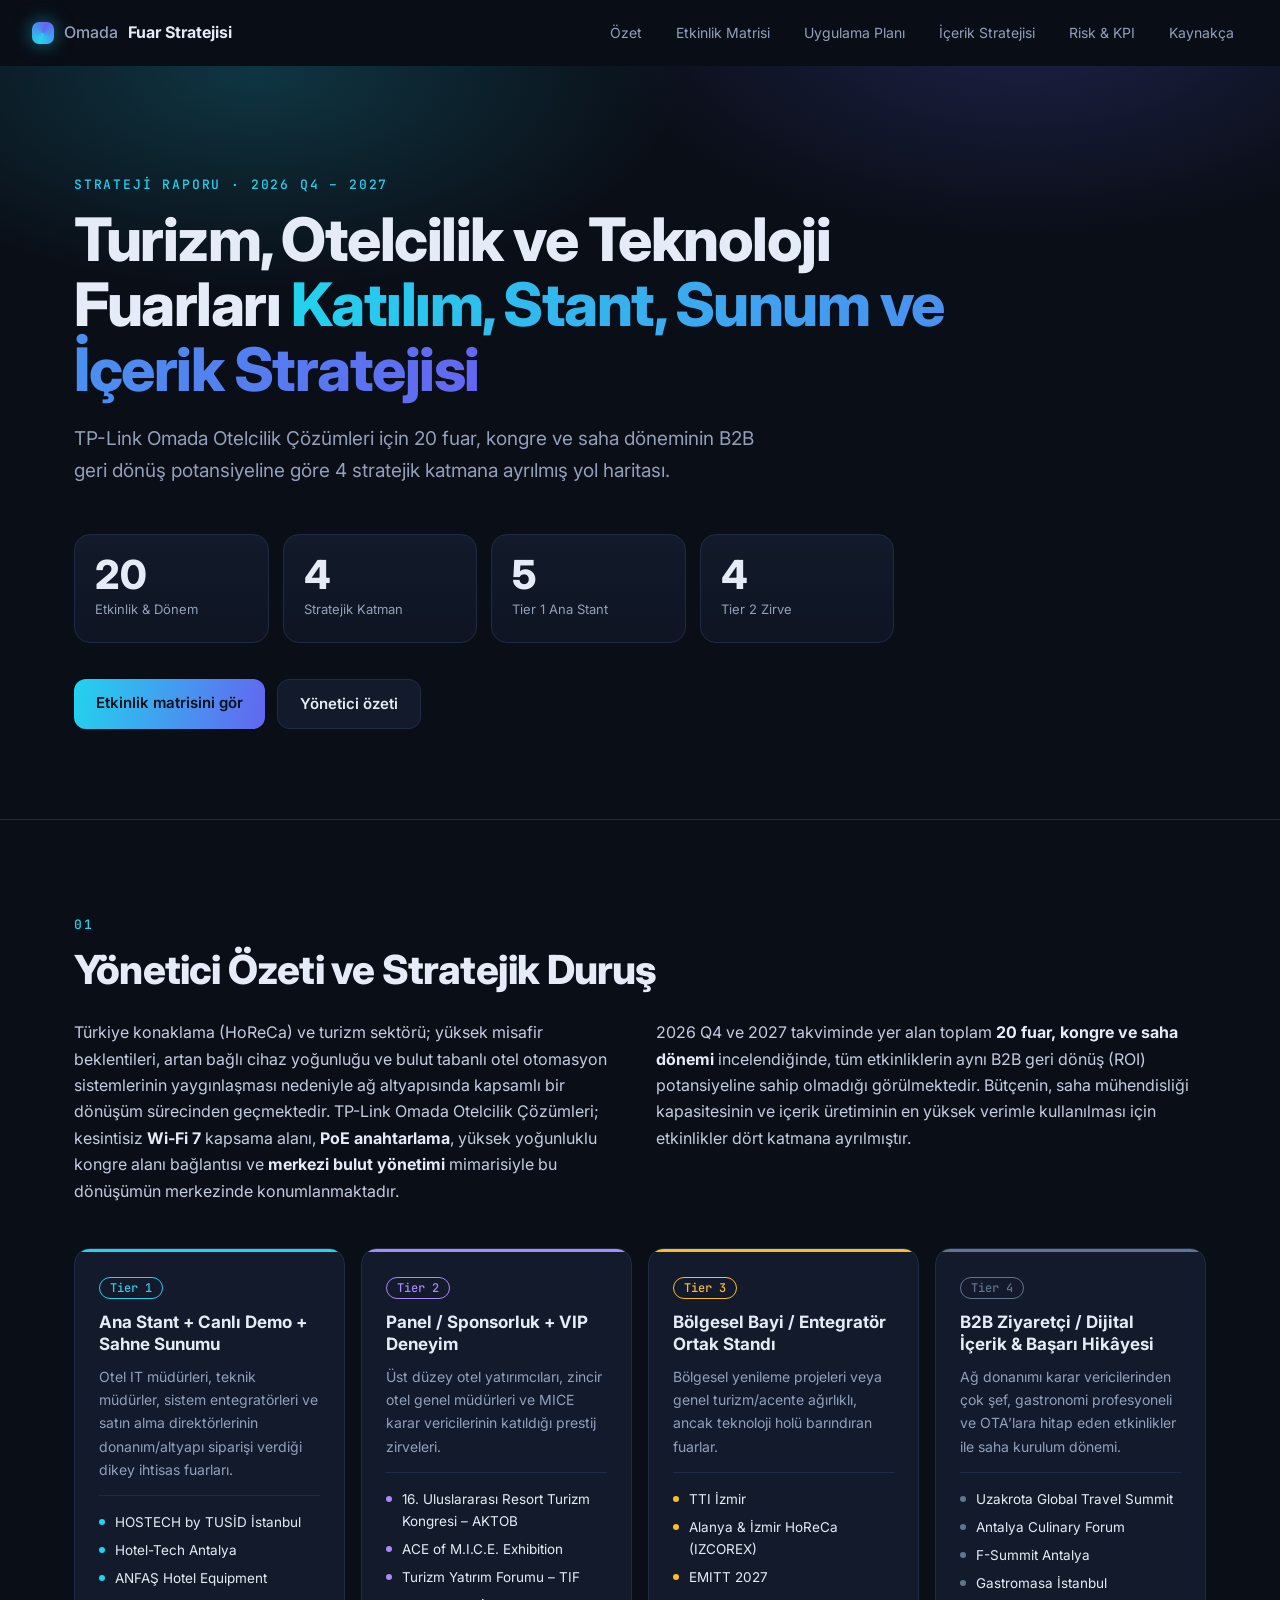
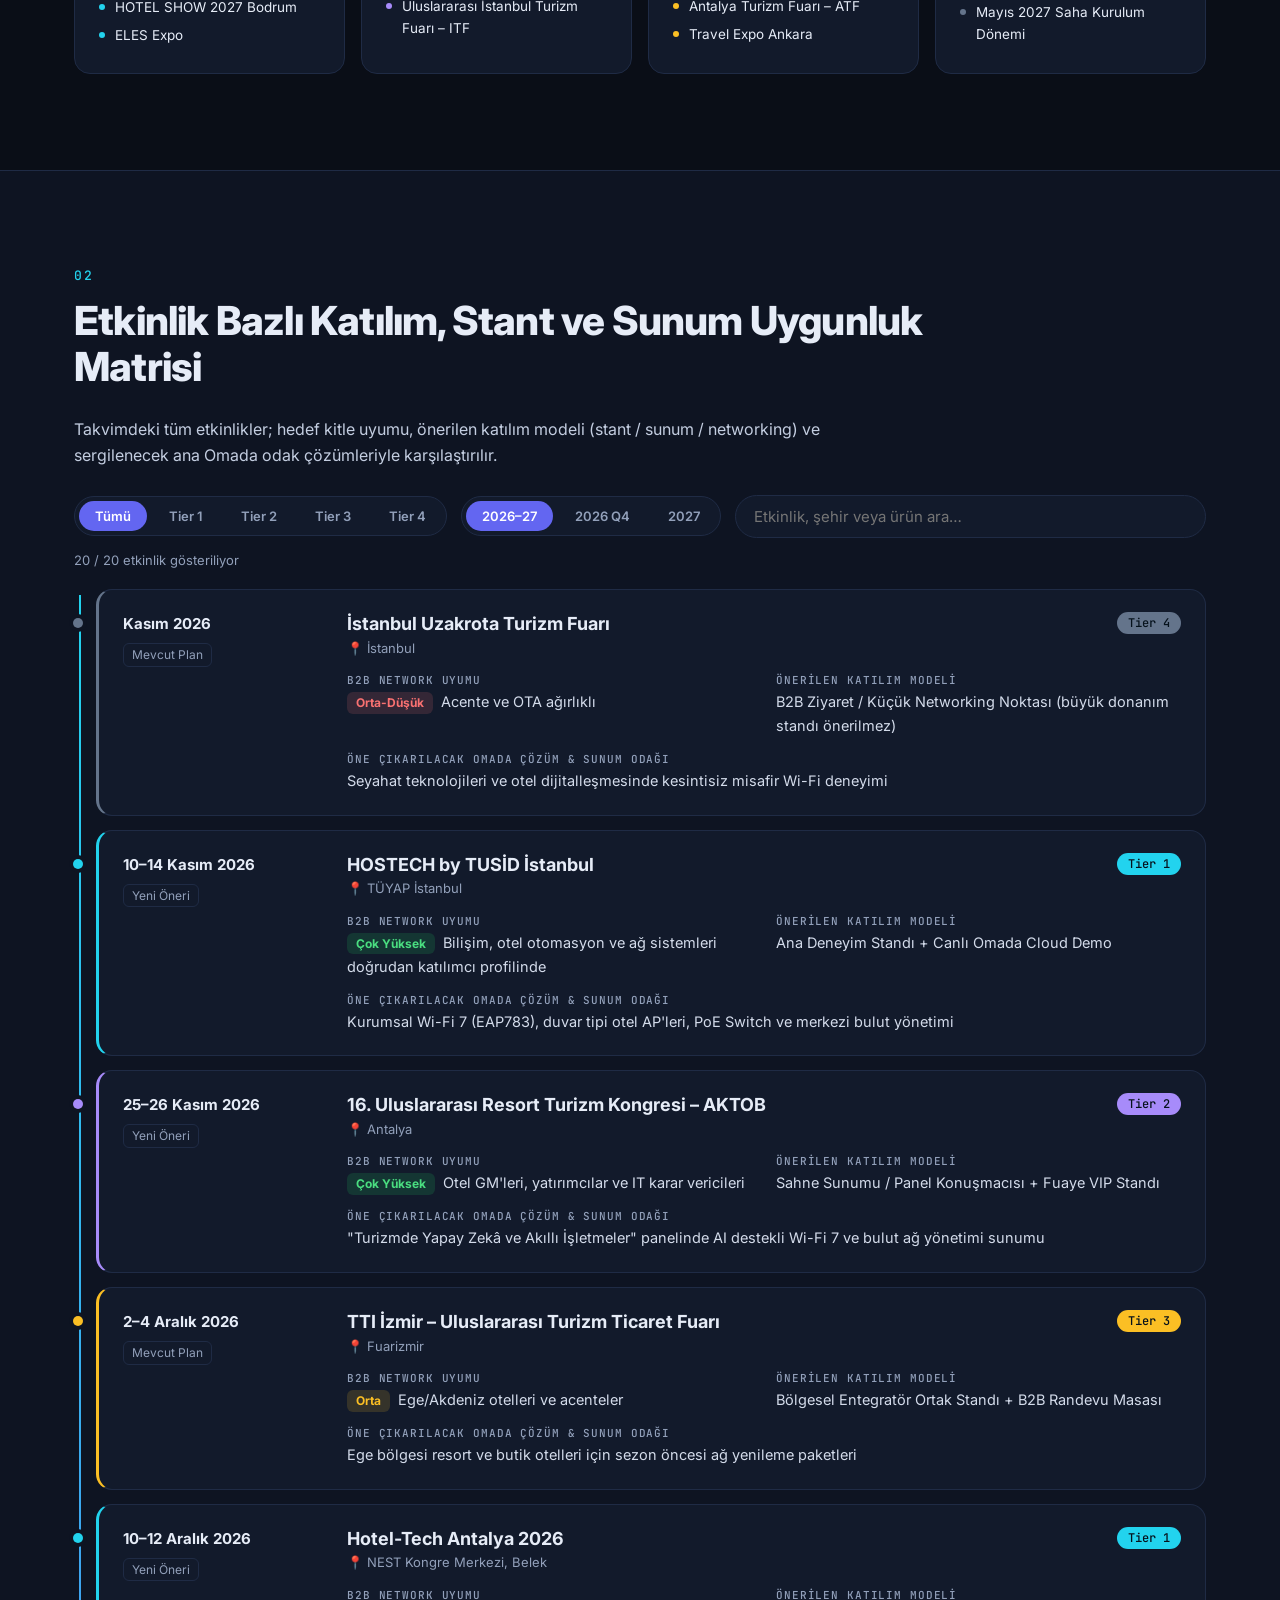
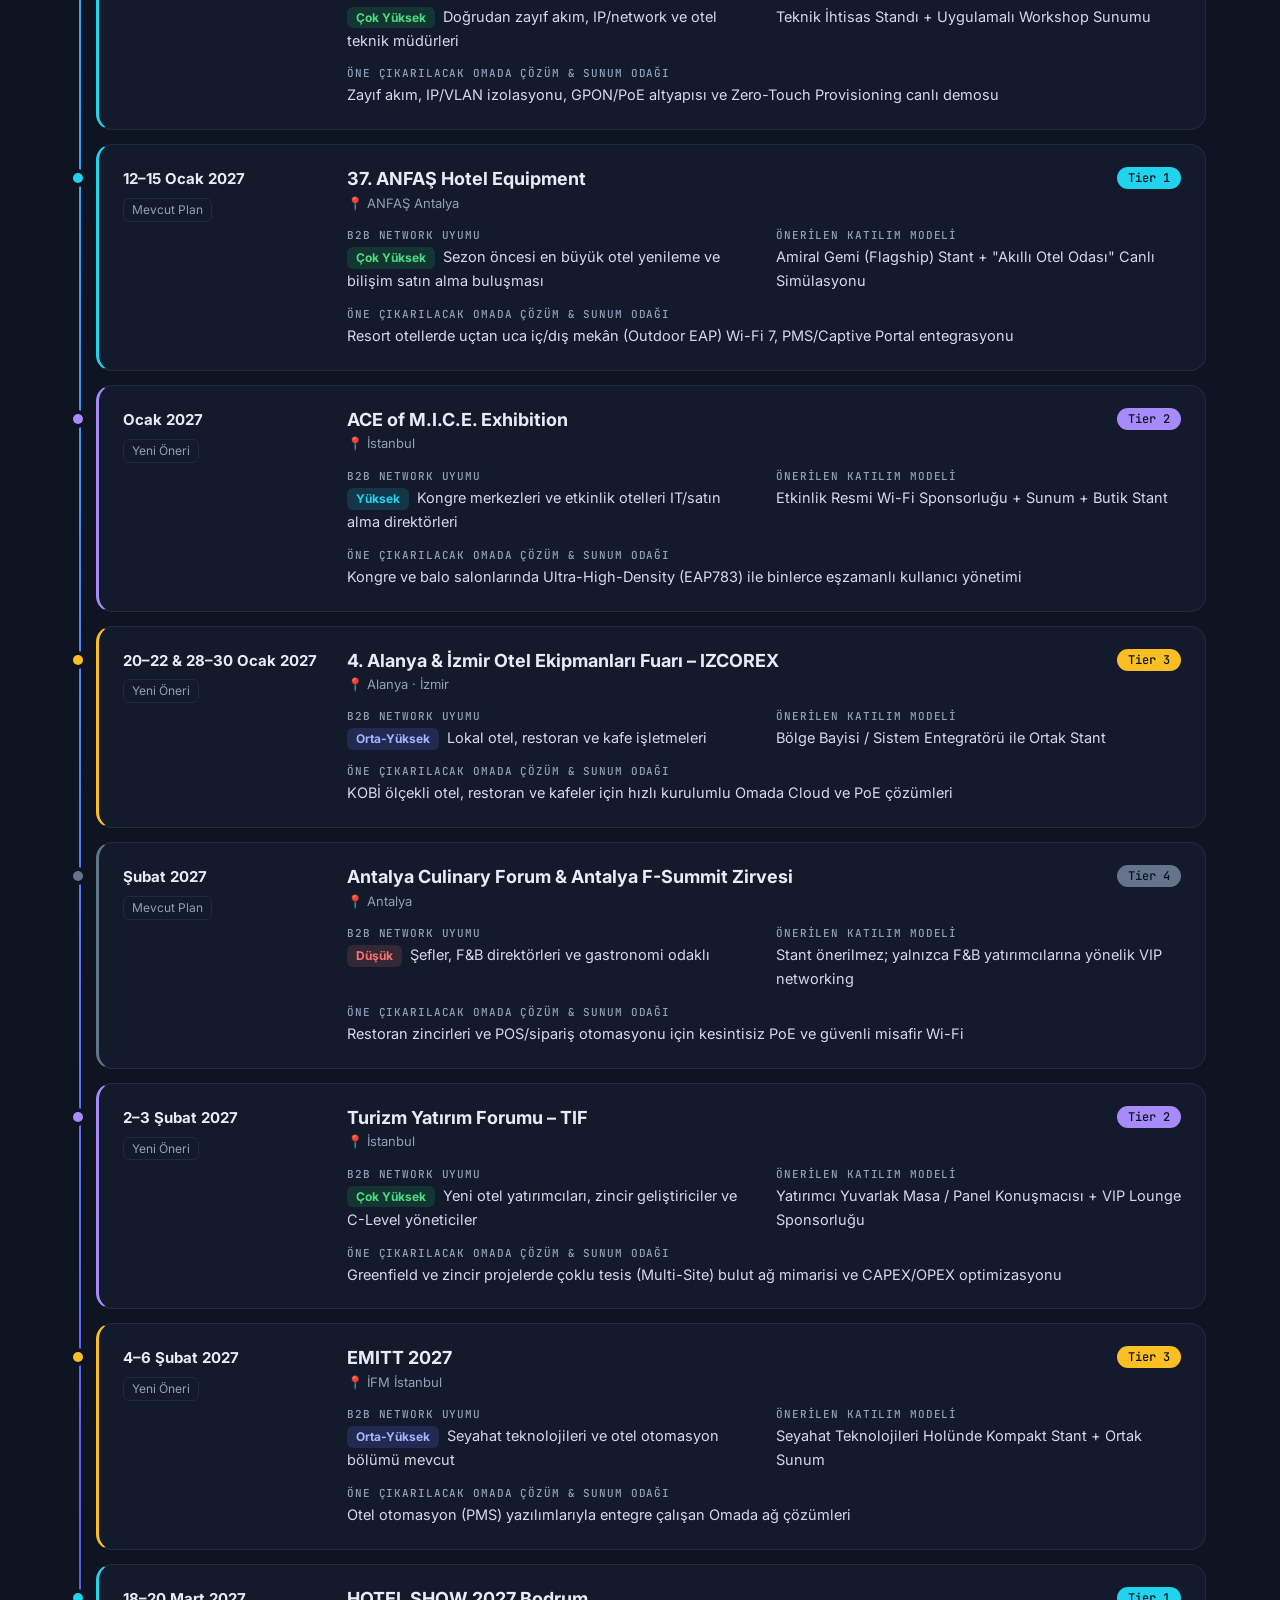
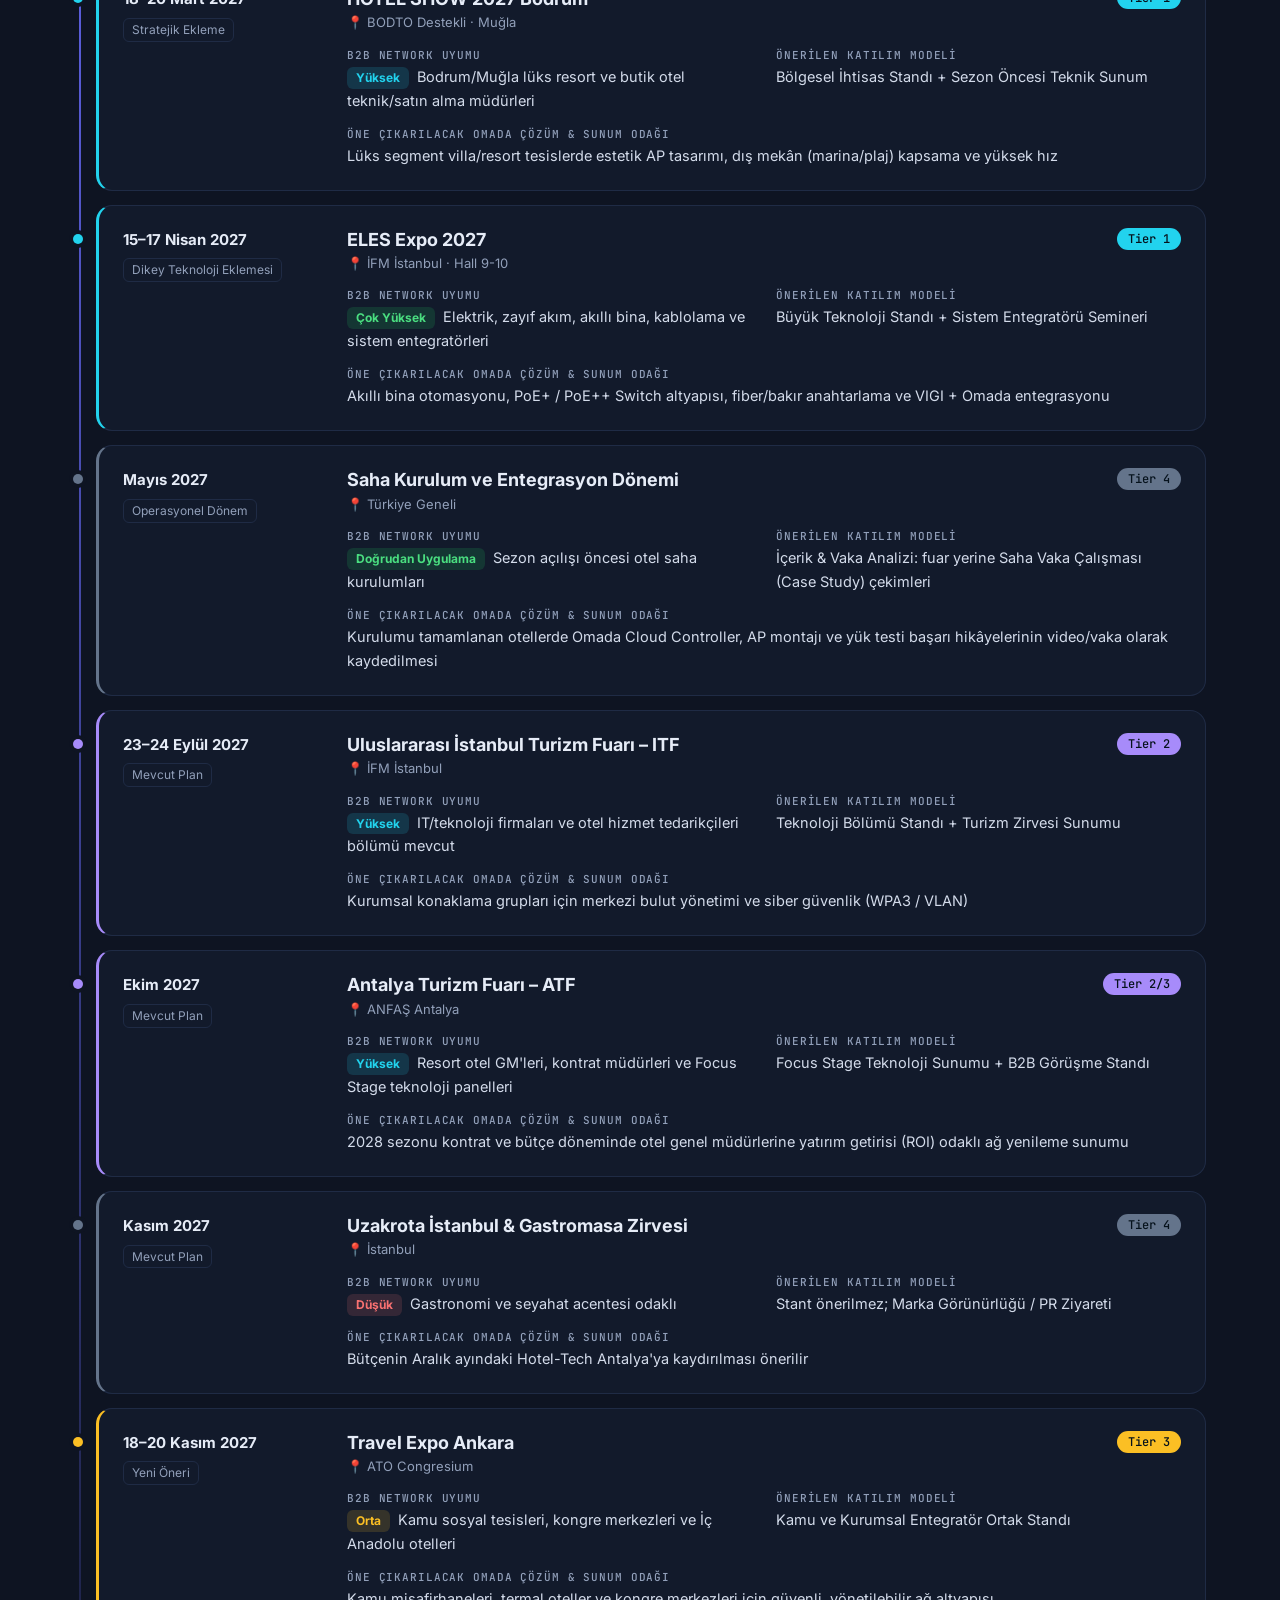
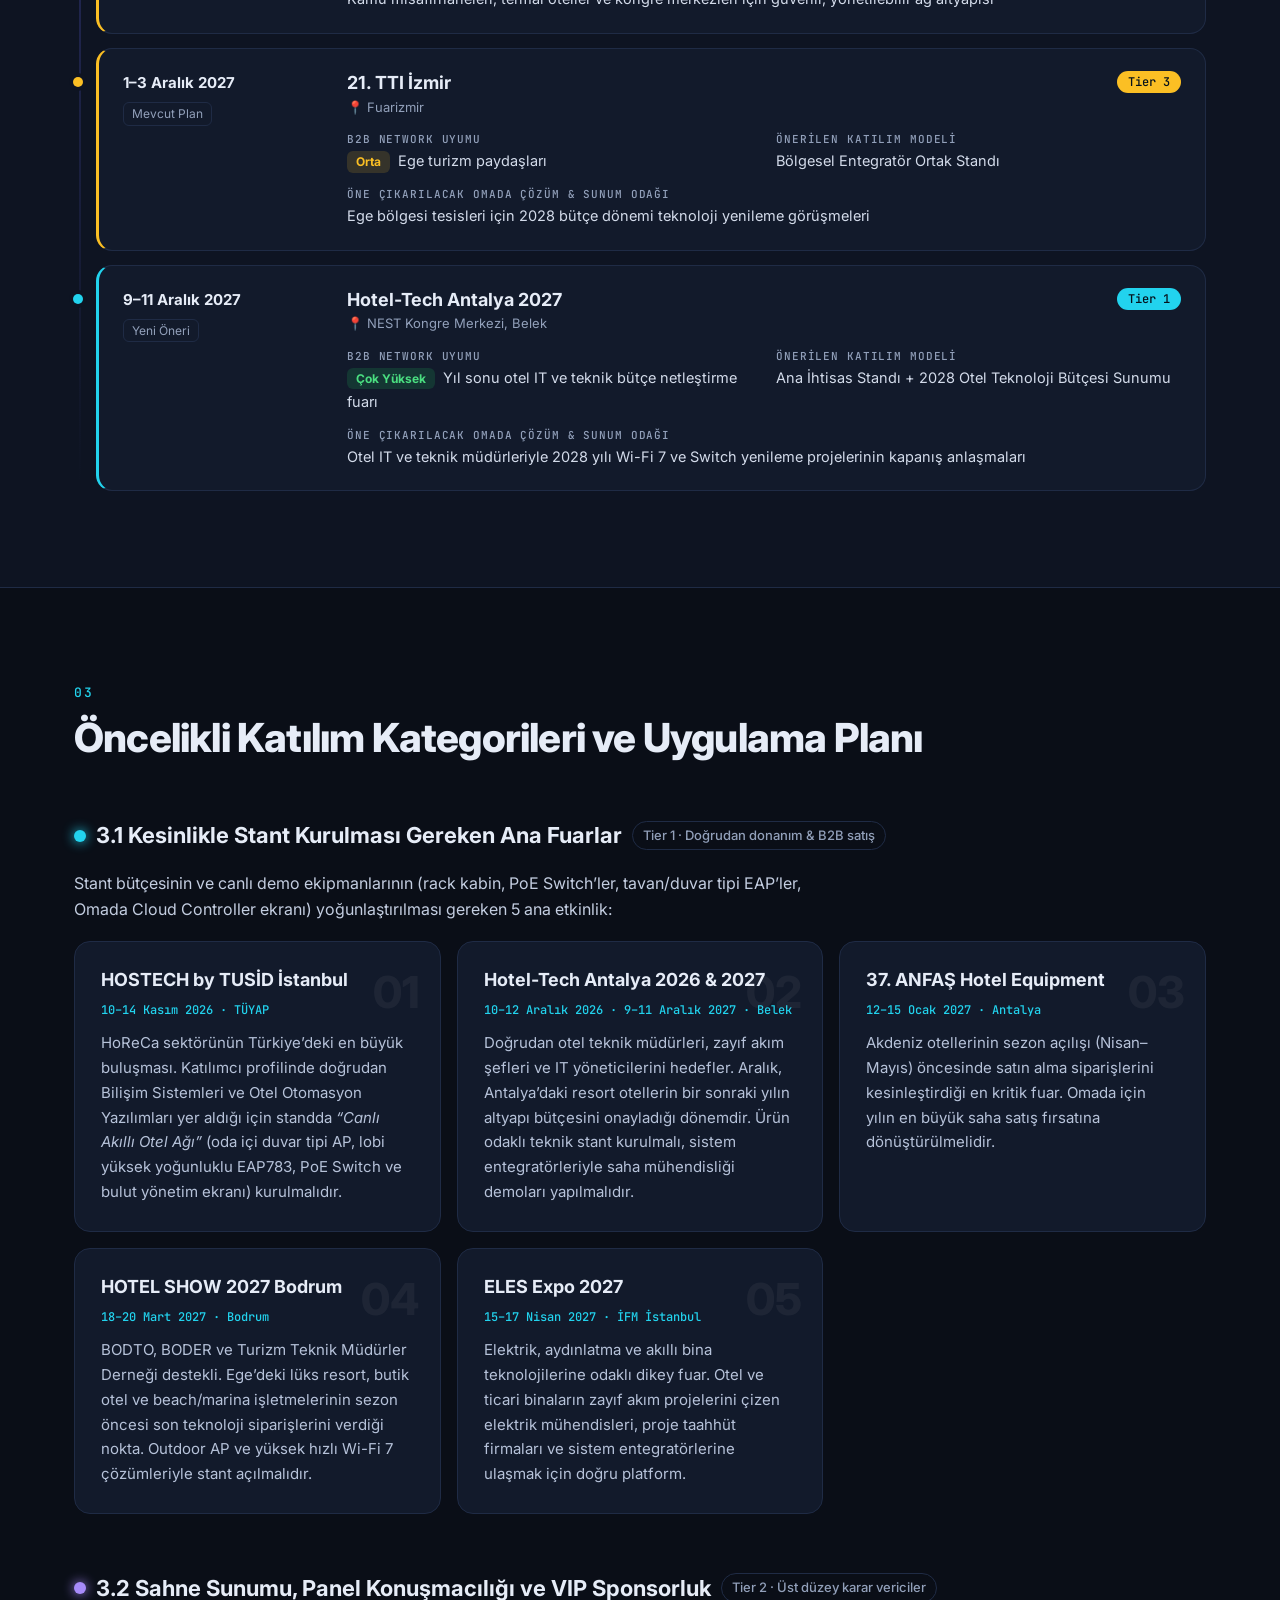
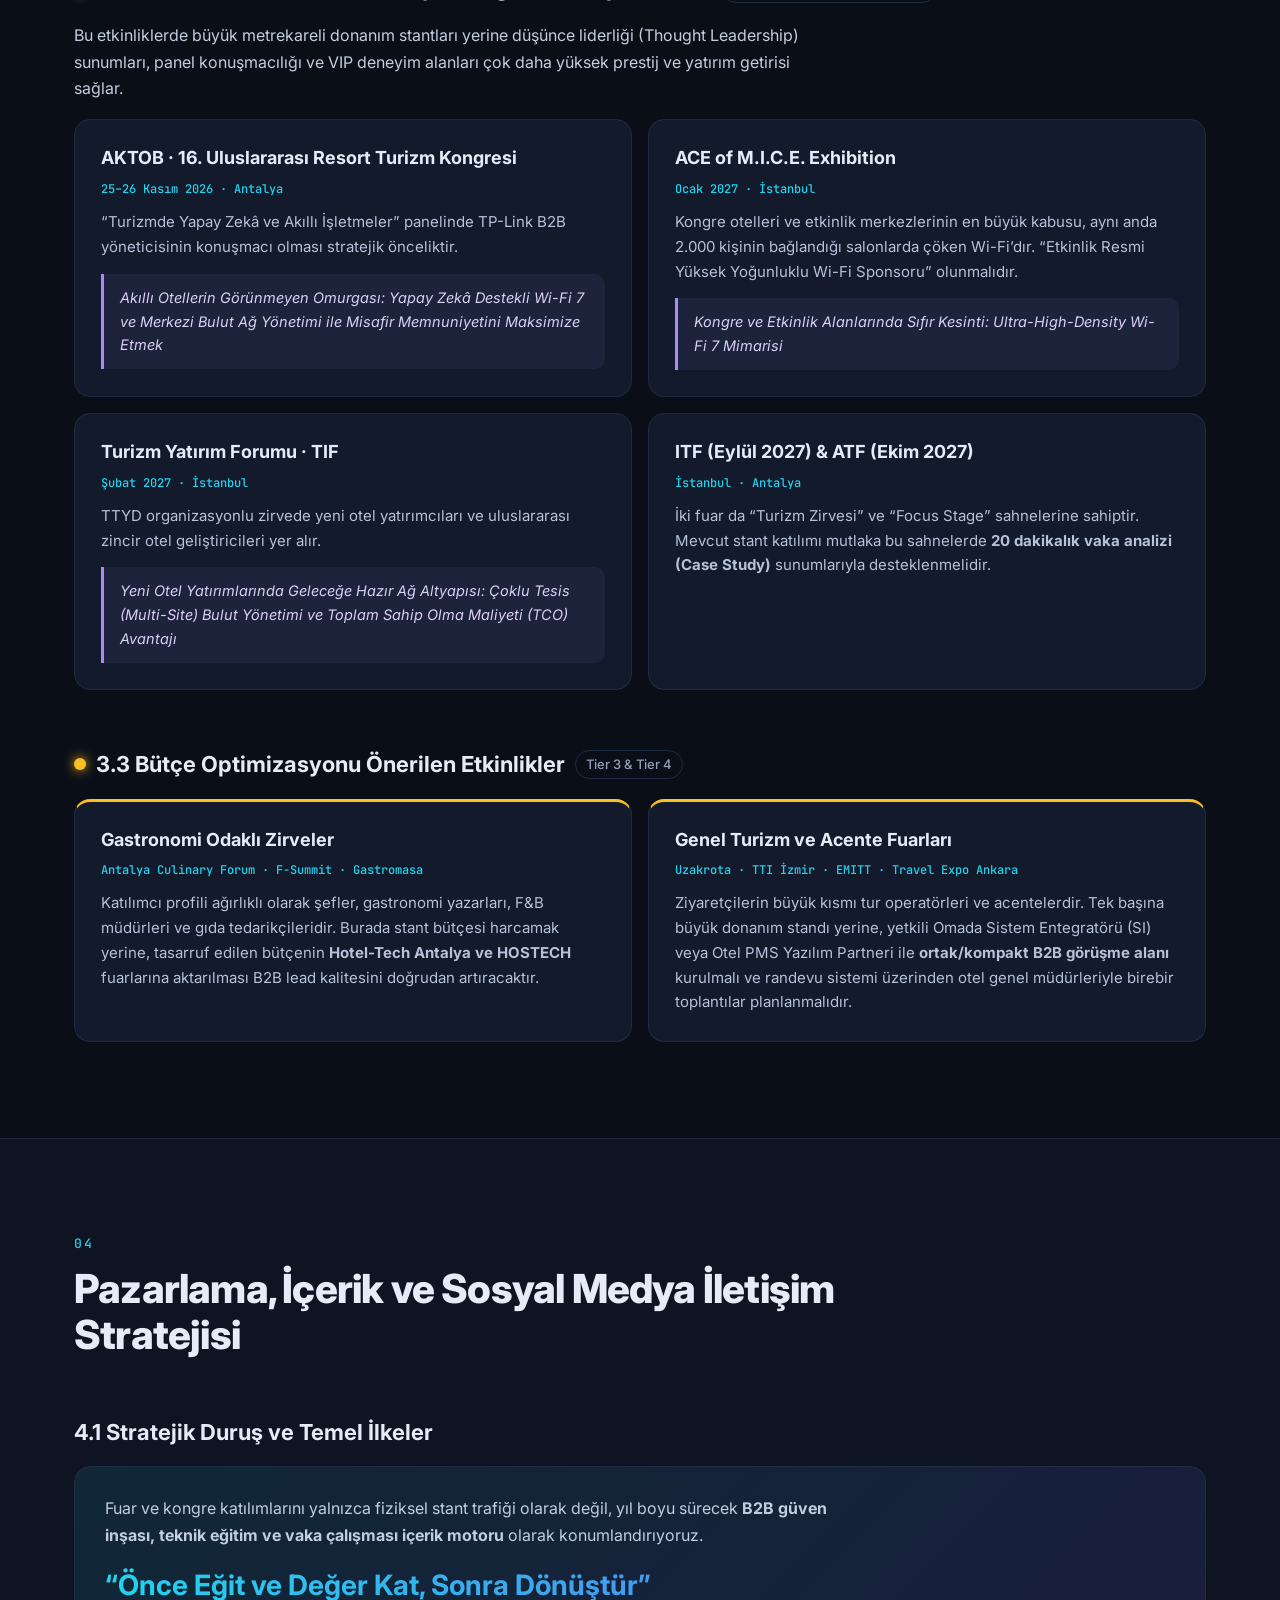
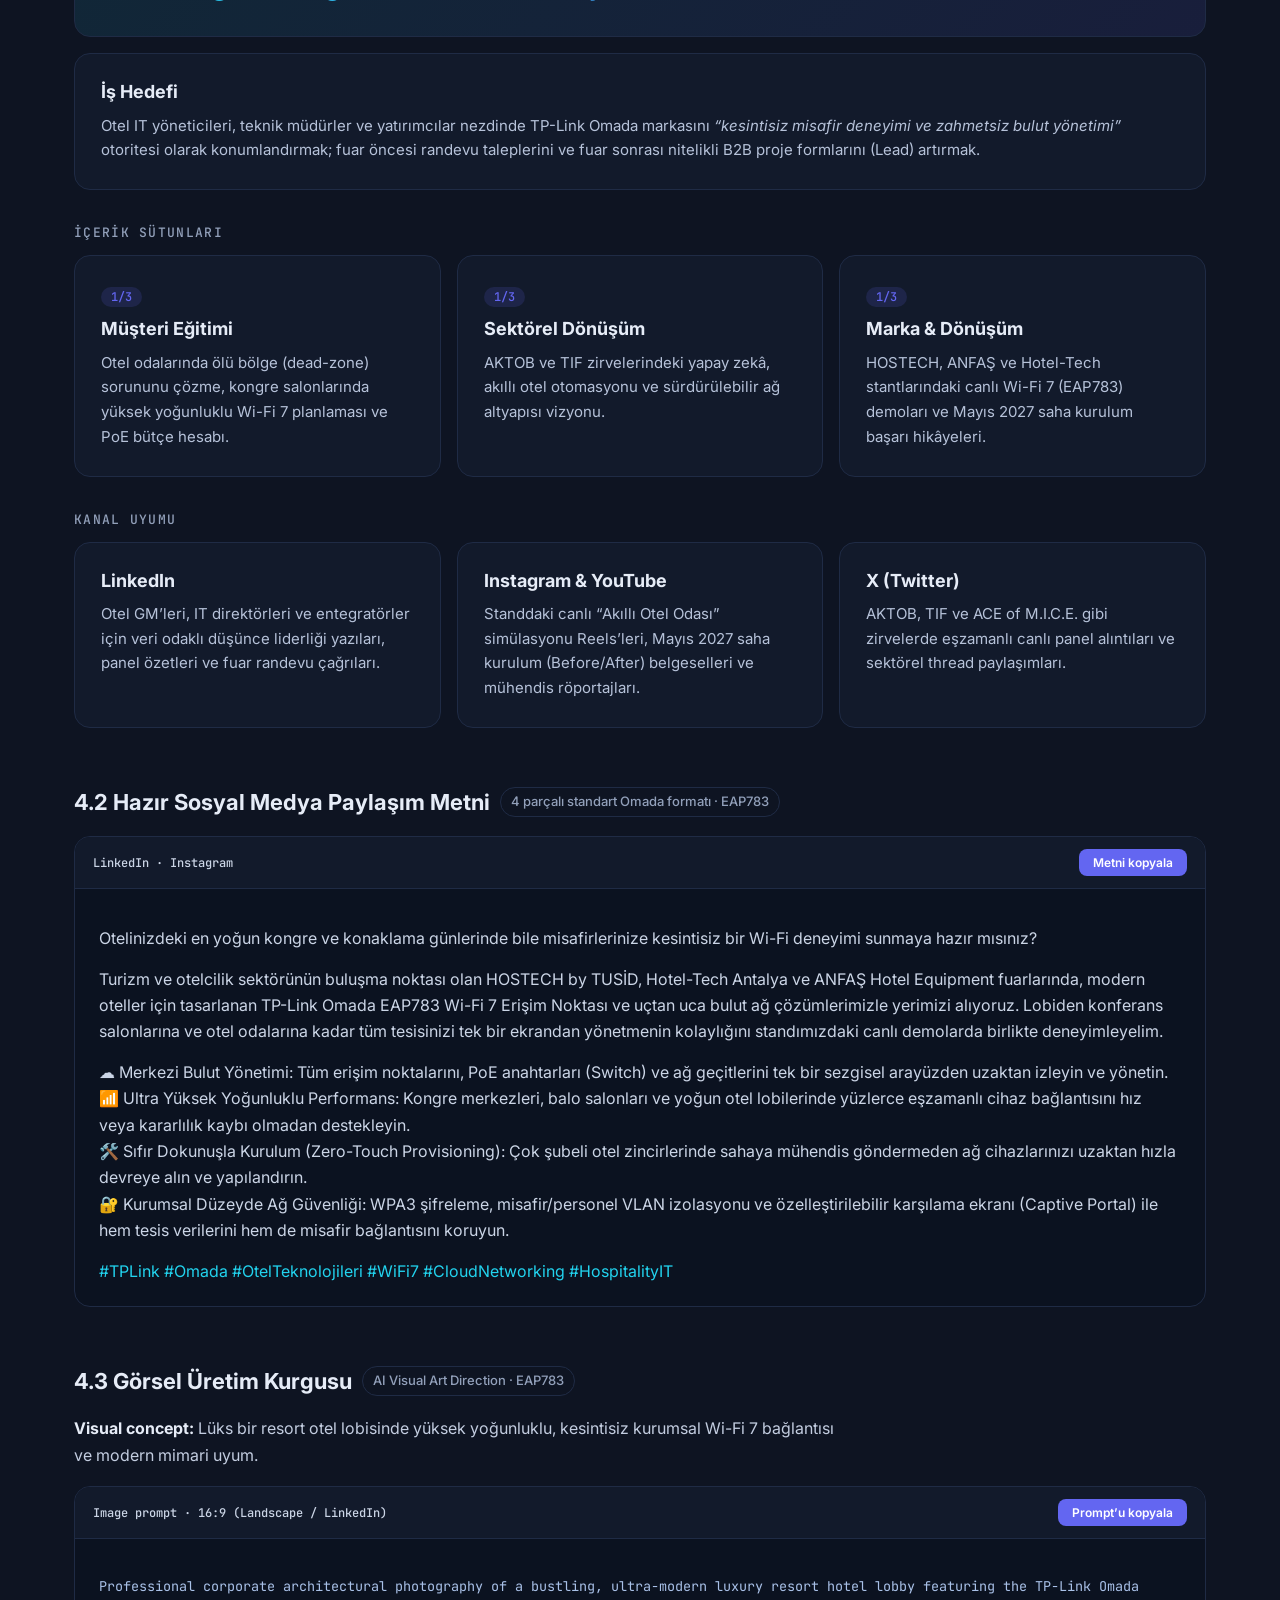
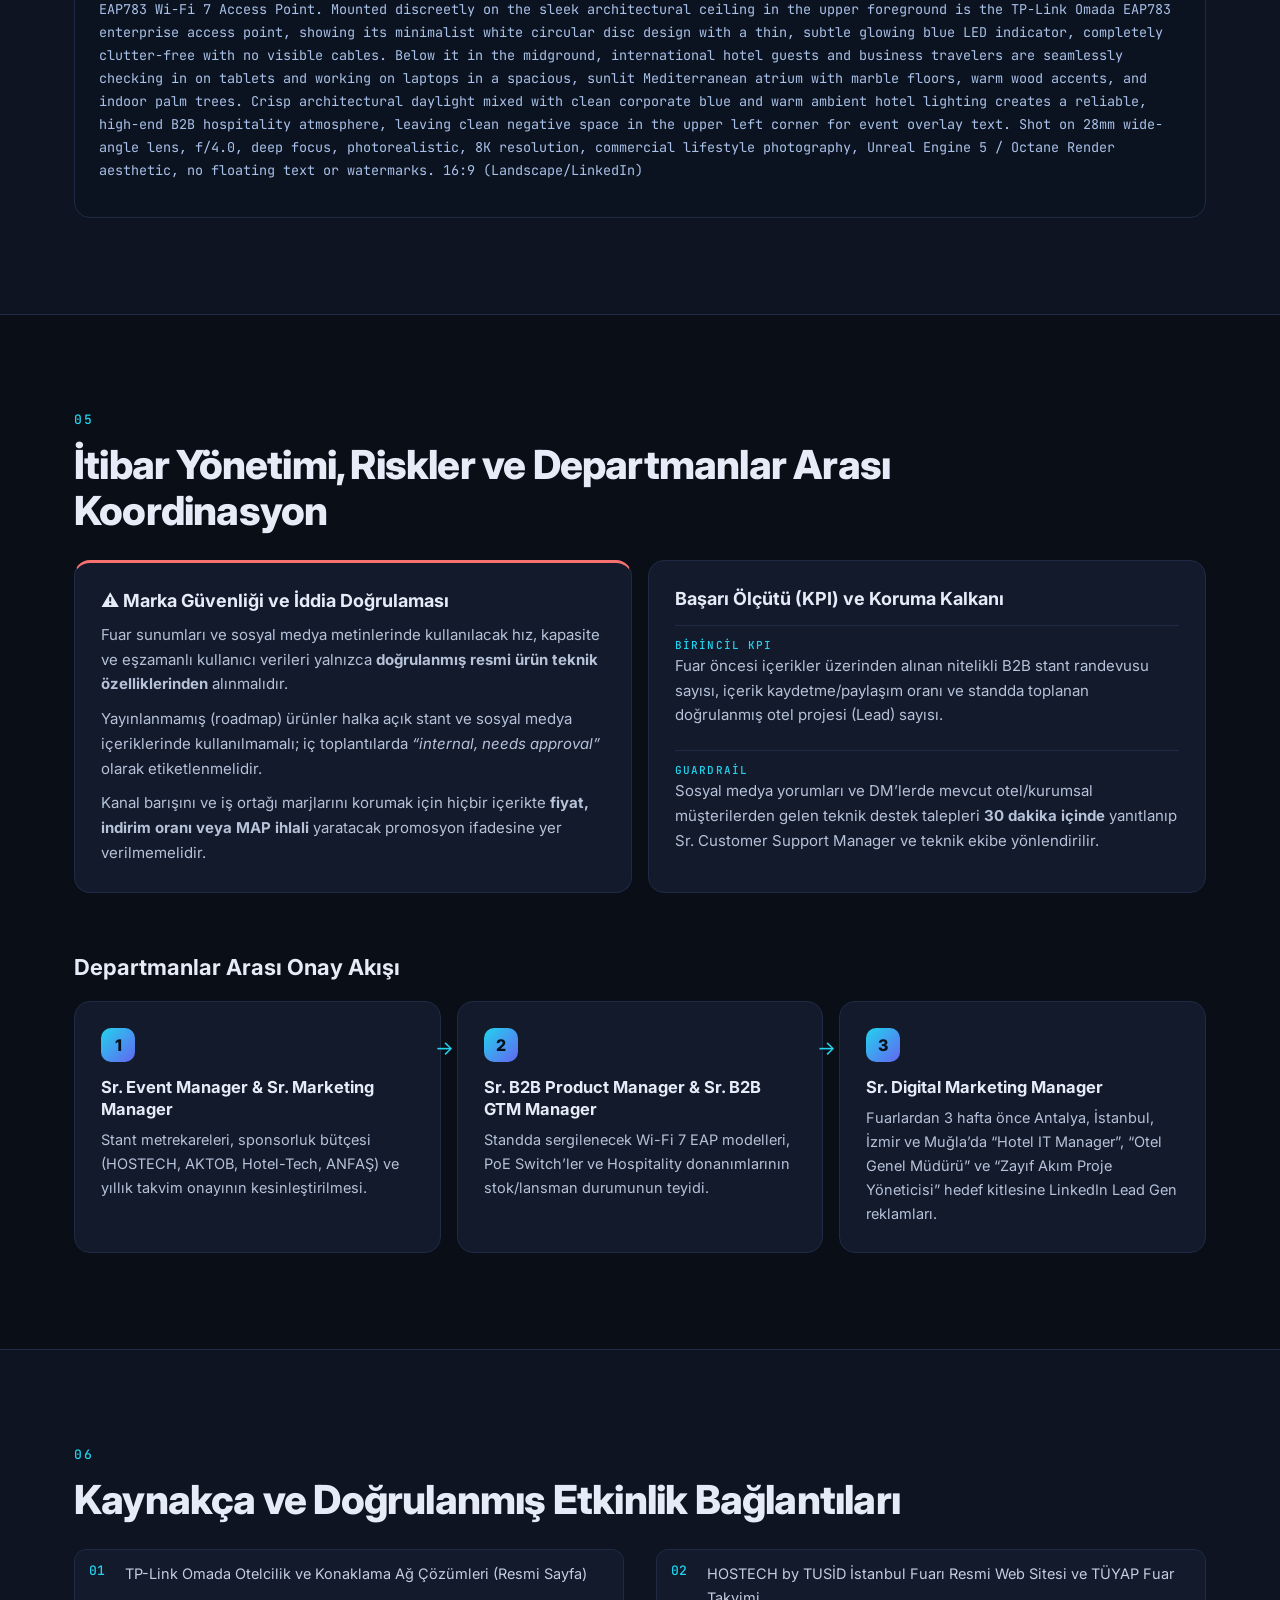
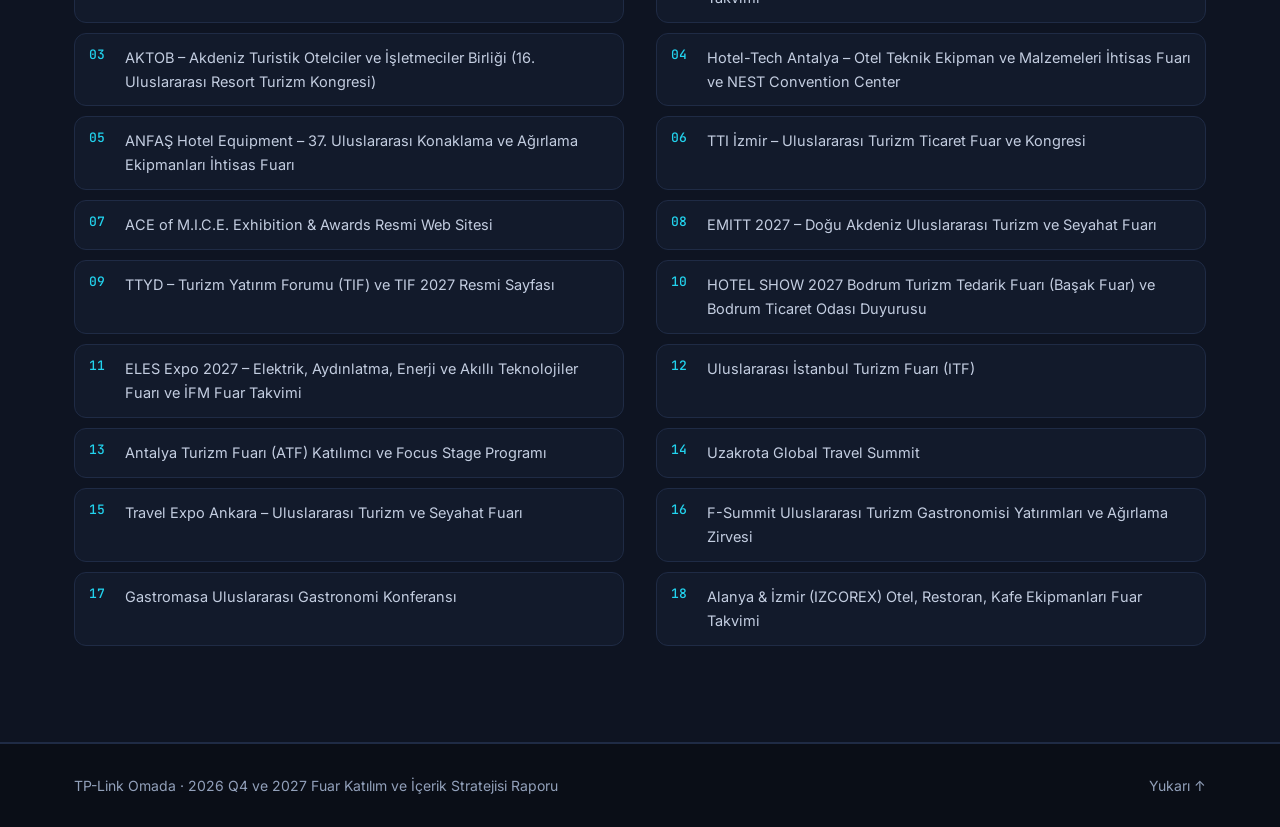
==== index.html @ 9f3df0d6 "Omada fuar strateji raporu için koyu temalı statik web sitesi ekle Co-Authored-By: Claude Sonnet 5.5" ====
<!doctype html>
<html lang="tr">
<head>
<meta charset="utf-8">
<meta name="viewport" content="width=device-width, initial-scale=1">
<title>TP-Link Omada | Fuar Strateji Raporu 2026 Q4 – 2027</title>
<meta name="description" content="TP-Link Omada 2026 Q4 ve 2027 turizm, otelcilik ve teknoloji fuarları katılım, stant, sunum ve içerik stratejisi raporu.">
<meta name="theme-color" content="#0a0e17">
<link rel="icon" href="data:image/svg+xml,<svg xmlns='http://www.w3.org/2000/svg' viewBox='0 0 32 32'><rect width='32' height='32' rx='8' fill='%2307111f'/><path d='M7 12a13 13 0 0 1 18 0M10 16a8 8 0 0 1 12 0M13 20a3 3 0 0 1 6 0' stroke='%2322d3ee' stroke-width='2.4' fill='none' stroke-linecap='round'/><circle cx='16' cy='24' r='1.8' fill='%2322d3ee'/></svg>">
<link rel="preconnect" href="https://fonts.googleapis.com">
<link rel="preconnect" href="https://fonts.gstatic.com" crossorigin>
<link href="https://fonts.googleapis.com/css2?family=Inter:wght@400;500;600;700;800&family=JetBrains+Mono:wght@500&display=swap" rel="stylesheet">
<link rel="stylesheet" href="styles.css">
</head>
<body>
<div class="progress" id="progress"></div>

<header class="nav" id="nav">
  <a class="brand" href="#top"><span class="brand-mark"></span>Omada <b>Fuar Stratejisi</b></a>
  <button class="nav-toggle" id="navToggle" aria-label="Menü">☰</button>
  <nav id="navLinks">
    <a href="#ozet">Özet</a>
    <a href="#matris">Etkinlik Matrisi</a>
    <a href="#planlar">Uygulama Planı</a>
    <a href="#icerik">İçerik Stratejisi</a>
    <a href="#risk">Risk &amp; KPI</a>
    <a href="#kaynak">Kaynakça</a>
  </nav>
</header>

<main id="top">
<!-- HERO -->
<section class="hero">
  <div class="hero-glow"></div>
  <div class="wrap">
    <p class="eyebrow">Strateji Raporu · 2026 Q4 – 2027</p>
    <h1>Turizm, Otelcilik ve Teknoloji Fuarları <span class="grad">Katılım, Stant, Sunum ve İçerik Stratejisi</span></h1>
    <p class="lead">TP-Link Omada Otelcilik Çözümleri için 20 fuar, kongre ve saha döneminin B2B geri dönüş potansiyeline göre 4 stratejik katmana ayrılmış yol haritası.</p>
    <div class="stats">
      <div class="stat"><span class="num" data-count="20">0</span><span>Etkinlik &amp; Dönem</span></div>
      <div class="stat"><span class="num" data-count="4">0</span><span>Stratejik Katman</span></div>
      <div class="stat"><span class="num" data-count="5">0</span><span>Tier 1 Ana Stant</span></div>
      <div class="stat"><span class="num" data-count="4">0</span><span>Tier 2 Zirve</span></div>
    </div>
    <div class="cta">
      <a class="btn primary" href="#matris">Etkinlik matrisini gör</a>
      <a class="btn" href="#ozet">Yönetici özeti</a>
    </div>
  </div>
</section>

<!-- OZET -->
<section id="ozet" class="sec">
  <div class="wrap">
    <p class="eyebrow">01</p>
    <h2>Yönetici Özeti ve Stratejik Duruş</h2>
    <div class="two">
      <p class="prose">Türkiye konaklama (HoReCa) ve turizm sektörü; yüksek misafir beklentileri, artan bağlı cihaz yoğunluğu ve bulut tabanlı otel otomasyon sistemlerinin yaygınlaşması nedeniyle ağ altyapısında kapsamlı bir dönüşüm sürecinden geçmektedir. TP-Link Omada Otelcilik Çözümleri; kesintisiz <strong>Wi-Fi 7</strong> kapsama alanı, <strong>PoE anahtarlama</strong>, yüksek yoğunluklu kongre alanı bağlantısı ve <strong>merkezi bulut yönetimi</strong> mimarisiyle bu dönüşümün merkezinde konumlanmaktadır.</p>
      <p class="prose">2026 Q4 ve 2027 takviminde yer alan toplam <strong>20 fuar, kongre ve saha dönemi</strong> incelendiğinde, tüm etkinliklerin aynı B2B geri dönüş (ROI) potansiyeline sahip olmadığı görülmektedir. Bütçenin, saha mühendisliği kapasitesinin ve içerik üretiminin en yüksek verimle kullanılması için etkinlikler dört katmana ayrılmıştır.</p>
    </div>

    <div class="tiers">
      <article class="tier t1">
        <span class="tag">Tier 1</span>
        <h3>Ana Stant + Canlı Demo + Sahne Sunumu</h3>
        <p>Otel IT müdürleri, teknik müdürler, sistem entegratörleri ve satın alma direktörlerinin donanım/altyapı siparişi verdiği dikey ihtisas fuarları.</p>
        <ul><li>HOSTECH by TUSİD İstanbul</li><li>Hotel-Tech Antalya</li><li>ANFAŞ Hotel Equipment</li><li>HOTEL SHOW 2027 Bodrum</li><li>ELES Expo</li></ul>
      </article>
      <article class="tier t2">
        <span class="tag">Tier 2</span>
        <h3>Panel / Sponsorluk + VIP Deneyim</h3>
        <p>Üst düzey otel yatırımcıları, zincir otel genel müdürleri ve MICE karar vericilerinin katıldığı prestij zirveleri.</p>
        <ul><li>16. Uluslararası Resort Turizm Kongresi – AKTOB</li><li>ACE of M.I.C.E. Exhibition</li><li>Turizm Yatırım Forumu – TIF</li><li>Uluslararası İstanbul Turizm Fuarı – ITF</li></ul>
      </article>
      <article class="tier t3">
        <span class="tag">Tier 3</span>
        <h3>Bölgesel Bayi / Entegratör Ortak Standı</h3>
        <p>Bölgesel yenileme projeleri veya genel turizm/acente ağırlıklı, ancak teknoloji holü barındıran fuarlar.</p>
        <ul><li>TTI İzmir</li><li>Alanya &amp; İzmir HoReCa (IZCOREX)</li><li>EMITT 2027</li><li>Antalya Turizm Fuarı – ATF</li><li>Travel Expo Ankara</li></ul>
      </article>
      <article class="tier t4">
        <span class="tag">Tier 4</span>
        <h3>B2B Ziyaretçi / Dijital İçerik &amp; Başarı Hikâyesi</h3>
        <p>Ağ donanımı karar vericilerinden çok şef, gastronomi profesyoneli ve OTA’lara hitap eden etkinlikler ile saha kurulum dönemi.</p>
        <ul><li>Uzakrota Global Travel Summit</li><li>Antalya Culinary Forum</li><li>F-Summit Antalya</li><li>Gastromasa İstanbul</li><li>Mayıs 2027 Saha Kurulum Dönemi</li></ul>
      </article>
    </div>
  </div>
</section>

<!-- MATRIS -->
<section id="matris" class="sec alt">
  <div class="wrap">
    <p class="eyebrow">02</p>
    <h2>Etkinlik Bazlı Katılım, Stant ve Sunum Uygunluk Matrisi</h2>
    <p class="prose">Takvimdeki tüm etkinlikler; hedef kitle uyumu, önerilen katılım modeli (stant / sunum / networking) ve sergilenecek ana Omada odak çözümleriyle karşılaştırılır.</p>

    <div class="toolbar">
      <div class="chips" id="tierFilter">
        <button class="chip active" data-tier="all">Tümü</button>
        <button class="chip c1" data-tier="1">Tier 1</button>
        <button class="chip c2" data-tier="2">Tier 2</button>
        <button class="chip c3" data-tier="3">Tier 3</button>
        <button class="chip c4" data-tier="4">Tier 4</button>
      </div>
      <div class="chips" id="yearFilter">
        <button class="chip active" data-year="all">2026–27</button>
        <button class="chip" data-year="2026">2026 Q4</button>
        <button class="chip" data-year="2027">2027</button>
      </div>
      <input id="search" type="search" placeholder="Etkinlik, şehir veya ürün ara…" aria-label="Ara">
    </div>
    <p class="count" id="count"></p>

    <div class="timeline" id="timeline"></div>
  </div>
</section>

<!-- PLANLAR -->
<section id="planlar" class="sec">
  <div class="wrap">
    <p class="eyebrow">03</p>
    <h2>Öncelikli Katılım Kategorileri ve Uygulama Planı</h2>

    <h3 class="sub"><span class="dot d1"></span>3.1 Kesinlikle Stant Kurulması Gereken Ana Fuarlar <small>Tier 1 · Doğrudan donanım &amp; B2B satış</small></h3>
    <p class="prose">Stant bütçesinin ve canlı demo ekipmanlarının (rack kabin, PoE Switch’ler, tavan/duvar tipi EAP’ler, Omada Cloud Controller ekranı) yoğunlaştırılması gereken 5 ana etkinlik:</p>
    <div class="cards">
      <article class="card"><span class="big">01</span><h4>HOSTECH by TUSİD İstanbul</h4><span class="meta">10–14 Kasım 2026 · TÜYAP</span><p>HoReCa sektörünün Türkiye’deki en büyük buluşması. Katılımcı profilinde doğrudan Bilişim Sistemleri ve Otel Otomasyon Yazılımları yer aldığı için standda <em>“Canlı Akıllı Otel Ağı”</em> (oda içi duvar tipi AP, lobi yüksek yoğunluklu EAP783, PoE Switch ve bulut yönetim ekranı) kurulmalıdır.</p></article>
      <article class="card"><span class="big">02</span><h4>Hotel-Tech Antalya 2026 &amp; 2027</h4><span class="meta">10–12 Aralık 2026 · 9–11 Aralık 2027 · Belek</span><p>Doğrudan otel teknik müdürleri, zayıf akım şefleri ve IT yöneticilerini hedefler. Aralık, Antalya’daki resort otellerin bir sonraki yılın altyapı bütçesini onayladığı dönemdir. Ürün odaklı teknik stant kurulmalı, sistem entegratörleriyle saha mühendisliği demoları yapılmalıdır.</p></article>
      <article class="card"><span class="big">03</span><h4>37. ANFAŞ Hotel Equipment</h4><span class="meta">12–15 Ocak 2027 · Antalya</span><p>Akdeniz otellerinin sezon açılışı (Nisan–Mayıs) öncesinde satın alma siparişlerini kesinleştirdiği en kritik fuar. Omada için yılın en büyük saha satış fırsatına dönüştürülmelidir.</p></article>
      <article class="card"><span class="big">04</span><h4>HOTEL SHOW 2027 Bodrum</h4><span class="meta">18–20 Mart 2027 · Bodrum</span><p>BODTO, BODER ve Turizm Teknik Müdürler Derneği destekli. Ege’deki lüks resort, butik otel ve beach/marina işletmelerinin sezon öncesi son teknoloji siparişlerini verdiği nokta. Outdoor AP ve yüksek hızlı Wi-Fi 7 çözümleriyle stant açılmalıdır.</p></article>
      <article class="card"><span class="big">05</span><h4>ELES Expo 2027</h4><span class="meta">15–17 Nisan 2027 · İFM İstanbul</span><p>Elektrik, aydınlatma ve akıllı bina teknolojilerine odaklı dikey fuar. Otel ve ticari binaların zayıf akım projelerini çizen elektrik mühendisleri, proje taahhüt firmaları ve sistem entegratörlerine ulaşmak için doğru platform.</p></article>
    </div>

    <h3 class="sub"><span class="dot d2"></span>3.2 Sahne Sunumu, Panel Konuşmacılığı ve VIP Sponsorluk <small>Tier 2 · Üst düzey karar vericiler</small></h3>
    <p class="prose">Bu etkinliklerde büyük metrekareli donanım stantları yerine düşünce liderliği (Thought Leadership) sunumları, panel konuşmacılığı ve VIP deneyim alanları çok daha yüksek prestij ve yatırım getirisi sağlar.</p>
    <div class="cards two-col">
      <article class="card"><h4>AKTOB · 16. Uluslararası Resort Turizm Kongresi</h4><span class="meta">25–26 Kasım 2026 · Antalya</span><p>“Turizmde Yapay Zekâ ve Akıllı İşletmeler” panelinde TP-Link B2B yöneticisinin konuşmacı olması stratejik önceliktir.</p><blockquote>Akıllı Otellerin Görünmeyen Omurgası: Yapay Zekâ Destekli Wi-Fi 7 ve Merkezi Bulut Ağ Yönetimi ile Misafir Memnuniyetini Maksimize Etmek</blockquote></article>
      <article class="card"><h4>ACE of M.I.C.E. Exhibition</h4><span class="meta">Ocak 2027 · İstanbul</span><p>Kongre otelleri ve etkinlik merkezlerinin en büyük kabusu, aynı anda 2.000 kişinin bağlandığı salonlarda çöken Wi-Fi’dır. “Etkinlik Resmi Yüksek Yoğunluklu Wi-Fi Sponsoru” olunmalıdır.</p><blockquote>Kongre ve Etkinlik Alanlarında Sıfır Kesinti: Ultra-High-Density Wi-Fi 7 Mimarisi</blockquote></article>
      <article class="card"><h4>Turizm Yatırım Forumu · TIF</h4><span class="meta">Şubat 2027 · İstanbul</span><p>TTYD organizasyonlu zirvede yeni otel yatırımcıları ve uluslararası zincir otel geliştiricileri yer alır.</p><blockquote>Yeni Otel Yatırımlarında Geleceğe Hazır Ağ Altyapısı: Çoklu Tesis (Multi-Site) Bulut Yönetimi ve Toplam Sahip Olma Maliyeti (TCO) Avantajı</blockquote></article>
      <article class="card"><h4>ITF (Eylül 2027) &amp; ATF (Ekim 2027)</h4><span class="meta">İstanbul · Antalya</span><p>İki fuar da “Turizm Zirvesi” ve “Focus Stage” sahnelerine sahiptir. Mevcut stant katılımı mutlaka bu sahnelerde <strong>20 dakikalık vaka analizi (Case Study)</strong> sunumlarıyla desteklenmelidir.</p></article>
    </div>

    <h3 class="sub"><span class="dot d3"></span>3.3 Bütçe Optimizasyonu Önerilen Etkinlikler <small>Tier 3 &amp; Tier 4</small></h3>
    <div class="cards two-col">
      <article class="card accent"><h4>Gastronomi Odaklı Zirveler</h4><span class="meta">Antalya Culinary Forum · F-Summit · Gastromasa</span><p>Katılımcı profili ağırlıklı olarak şefler, gastronomi yazarları, F&amp;B müdürleri ve gıda tedarikçileridir. Burada stant bütçesi harcamak yerine, tasarruf edilen bütçenin <strong>Hotel-Tech Antalya ve HOSTECH</strong> fuarlarına aktarılması B2B lead kalitesini doğrudan artıracaktır.</p></article>
      <article class="card accent"><h4>Genel Turizm ve Acente Fuarları</h4><span class="meta">Uzakrota · TTI İzmir · EMITT · Travel Expo Ankara</span><p>Ziyaretçilerin büyük kısmı tur operatörleri ve acentelerdir. Tek başına büyük donanım standı yerine, yetkili Omada Sistem Entegratörü (SI) veya Otel PMS Yazılım Partneri ile <strong>ortak/kompakt B2B görüşme alanı</strong> kurulmalı ve randevu sistemi üzerinden otel genel müdürleriyle birebir toplantılar planlanmalıdır.</p></article>
    </div>
  </div>
</section>

<!-- ICERIK -->
<section id="icerik" class="sec alt">
  <div class="wrap">
    <p class="eyebrow">04</p>
    <h2>Pazarlama, İçerik ve Sosyal Medya İletişim Stratejisi</h2>

    <h3 class="sub">4.1 Stratejik Duruş ve Temel İlkeler</h3>
    <div class="callout">
      <p>Fuar ve kongre katılımlarını yalnızca fiziksel stant trafiği olarak değil, yıl boyu sürecek <strong>B2B güven inşası, teknik eğitim ve vaka çalışması içerik motoru</strong> olarak konumlandırıyoruz.</p>
      <strong class="motto">“Önce Eğit ve Değer Kat, Sonra Dönüştür”</strong>
    </div>
    <article class="card wide"><h4>İş Hedefi</h4><p>Otel IT yöneticileri, teknik müdürler ve yatırımcılar nezdinde TP-Link Omada markasını <em>“kesintisiz misafir deneyimi ve zahmetsiz bulut yönetimi”</em> otoritesi olarak konumlandırmak; fuar öncesi randevu taleplerini ve fuar sonrası nitelikli B2B proje formlarını (Lead) artırmak.</p></article>

    <h4 class="mini">İçerik Sütunları</h4>
    <div class="cards three">
      <article class="card"><span class="frac">1/3</span><h4>Müşteri Eğitimi</h4><p>Otel odalarında ölü bölge (dead-zone) sorununu çözme, kongre salonlarında yüksek yoğunluklu Wi-Fi 7 planlaması ve PoE bütçe hesabı.</p></article>
      <article class="card"><span class="frac">1/3</span><h4>Sektörel Dönüşüm</h4><p>AKTOB ve TIF zirvelerindeki yapay zekâ, akıllı otel otomasyonu ve sürdürülebilir ağ altyapısı vizyonu.</p></article>
      <article class="card"><span class="frac">1/3</span><h4>Marka &amp; Dönüşüm</h4><p>HOSTECH, ANFAŞ ve Hotel-Tech stantlarındaki canlı Wi-Fi 7 (EAP783) demoları ve Mayıs 2027 saha kurulum başarı hikâyeleri.</p></article>
    </div>

    <h4 class="mini">Kanal Uyumu</h4>
    <div class="cards three">
      <article class="card"><h4>LinkedIn</h4><p>Otel GM’leri, IT direktörleri ve entegratörler için veri odaklı düşünce liderliği yazıları, panel özetleri ve fuar randevu çağrıları.</p></article>
      <article class="card"><h4>Instagram &amp; YouTube</h4><p>Standdaki canlı “Akıllı Otel Odası” simülasyonu Reels’leri, Mayıs 2027 saha kurulum (Before/After) belgeselleri ve mühendis röportajları.</p></article>
      <article class="card"><h4>X (Twitter)</h4><p>AKTOB, TIF ve ACE of M.I.C.E. gibi zirvelerde eşzamanlı canlı panel alıntıları ve sektörel thread paylaşımları.</p></article>
    </div>

    <h3 class="sub">4.2 Hazır Sosyal Medya Paylaşım Metni <small>4 parçalı standart Omada formatı · EAP783</small></h3>
    <div class="post">
      <p class="post-head">LinkedIn · Instagram <button class="copy" id="copyPost">Metni kopyala</button></p>
      <div id="postText">
        <p>Otelinizdeki en yoğun kongre ve konaklama günlerinde bile misafirlerinize kesintisiz bir Wi-Fi deneyimi sunmaya hazır mısınız?</p>
        <p>Turizm ve otelcilik sektörünün buluşma noktası olan HOSTECH by TUSİD, Hotel-Tech Antalya ve ANFAŞ Hotel Equipment fuarlarında, modern oteller için tasarlanan TP-Link Omada EAP783 Wi-Fi 7 Erişim Noktası ve uçtan uca bulut ağ çözümlerimizle yerimizi alıyoruz. Lobiden konferans salonlarına ve otel odalarına kadar tüm tesisinizi tek bir ekrandan yönetmenin kolaylığını standımızdaki canlı demolarda birlikte deneyimleyelim.</p>
        <p>☁️ Merkezi Bulut Yönetimi: Tüm erişim noktalarını, PoE anahtarları (Switch) ve ağ geçitlerini tek bir sezgisel arayüzden uzaktan izleyin ve yönetin.<br>
        📶 Ultra Yüksek Yoğunluklu Performans: Kongre merkezleri, balo salonları ve yoğun otel lobilerinde yüzlerce eşzamanlı cihaz bağlantısını hız veya kararlılık kaybı olmadan destekleyin.<br>
        🛠️ Sıfır Dokunuşla Kurulum (Zero-Touch Provisioning): Çok şubeli otel zincirlerinde sahaya mühendis göndermeden ağ cihazlarınızı uzaktan hızla devreye alın ve yapılandırın.<br>
        🔐 Kurumsal Düzeyde Ağ Güvenliği: WPA3 şifreleme, misafir/personel VLAN izolasyonu ve özelleştirilebilir karşılama ekranı (Captive Portal) ile hem tesis verilerini hem de misafir bağlantısını koruyun.</p>
        <p class="hash">#TPLink #Omada #OtelTeknolojileri #WiFi7 #CloudNetworking #HospitalityIT</p>
      </div>
    </div>

    <h3 class="sub">4.3 Görsel Üretim Kurgusu <small>AI Visual Art Direction · EAP783</small></h3>
    <p class="prose"><strong>Visual concept:</strong> Lüks bir resort otel lobisinde yüksek yoğunluklu, kesintisiz kurumsal Wi-Fi 7 bağlantısı ve modern mimari uyum.</p>
    <div class="post code">
      <p class="post-head">Image prompt · 16:9 (Landscape / LinkedIn) <button class="copy" id="copyPrompt">Prompt’u kopyala</button></p>
      <p id="promptText">Professional corporate architectural photography of a bustling, ultra-modern luxury resort hotel lobby featuring the TP-Link Omada EAP783 Wi-Fi 7 Access Point. Mounted discreetly on the sleek architectural ceiling in the upper foreground is the TP-Link Omada EAP783 enterprise access point, showing its minimalist white circular disc design with a thin, subtle glowing blue LED indicator, completely clutter-free with no visible cables. Below it in the midground, international hotel guests and business travelers are seamlessly checking in on tablets and working on laptops in a spacious, sunlit Mediterranean atrium with marble floors, warm wood accents, and indoor palm trees. Crisp architectural daylight mixed with clean corporate blue and warm ambient hotel lighting creates a reliable, high-end B2B hospitality atmosphere, leaving clean negative space in the upper left corner for event overlay text. Shot on 28mm wide-angle lens, f/4.0, deep focus, photorealistic, 8K resolution, commercial lifestyle photography, Unreal Engine 5 / Octane Render aesthetic, no floating text or watermarks. 16:9 (Landscape/LinkedIn)</p>
    </div>
  </div>
</section>

<!-- RISK -->
<section id="risk" class="sec">
  <div class="wrap">
    <p class="eyebrow">05</p>
    <h2>İtibar Yönetimi, Riskler ve Departmanlar Arası Koordinasyon</h2>

    <div class="cards two-col">
      <article class="card warn"><h4>⚠ Marka Güvenliği ve İddia Doğrulaması</h4>
        <p>Fuar sunumları ve sosyal medya metinlerinde kullanılacak hız, kapasite ve eşzamanlı kullanıcı verileri yalnızca <strong>doğrulanmış resmi ürün teknik özelliklerinden</strong> alınmalıdır.</p>
        <p>Yayınlanmamış (roadmap) ürünler halka açık stant ve sosyal medya içeriklerinde kullanılmamalı; iç toplantılarda <em>“internal, needs approval”</em> olarak etiketlenmelidir.</p>
        <p>Kanal barışını ve iş ortağı marjlarını korumak için hiçbir içerikte <strong>fiyat, indirim oranı veya MAP ihlali</strong> yaratacak promosyon ifadesine yer verilmemelidir.</p>
      </article>
      <article class="card"><h4>Başarı Ölçütü (KPI) ve Koruma Kalkanı</h4>
        <p class="kpi"><b>Birincil KPI</b> Fuar öncesi içerikler üzerinden alınan nitelikli B2B stant randevusu sayısı, içerik kaydetme/paylaşım oranı ve standda toplanan doğrulanmış otel projesi (Lead) sayısı.</p>
        <p class="kpi"><b>Guardrail</b> Sosyal medya yorumları ve DM’lerde mevcut otel/kurumsal müşterilerden gelen teknik destek talepleri <strong>30 dakika içinde</strong> yanıtlanıp Sr. Customer Support Manager ve teknik ekibe yönlendirilir.</p>
      </article>
    </div>

    <h3 class="sub">Departmanlar Arası Onay Akışı</h3>
    <div class="flow">
      <div class="step"><span>1</span><h4>Sr. Event Manager &amp; Sr. Marketing Manager</h4><p>Stant metrekareleri, sponsorluk bütçesi (HOSTECH, AKTOB, Hotel-Tech, ANFAŞ) ve yıllık takvim onayının kesinleştirilmesi.</p></div>
      <div class="step"><span>2</span><h4>Sr. B2B Product Manager &amp; Sr. B2B GTM Manager</h4><p>Standda sergilenecek Wi-Fi 7 EAP modelleri, PoE Switch’ler ve Hospitality donanımlarının stok/lansman durumunun teyidi.</p></div>
      <div class="step"><span>3</span><h4>Sr. Digital Marketing Manager</h4><p>Fuarlardan 3 hafta önce Antalya, İstanbul, İzmir ve Muğla’da “Hotel IT Manager”, “Otel Genel Müdürü” ve “Zayıf Akım Proje Yöneticisi” hedef kitlesine LinkedIn Lead Gen reklamları.</p></div>
    </div>
  </div>
</section>

<!-- KAYNAK -->
<section id="kaynak" class="sec alt">
  <div class="wrap">
    <p class="eyebrow">06</p>
    <h2>Kaynakça ve Doğrulanmış Etkinlik Bağlantıları</h2>
    <ol class="sources">
      <li>TP-Link Omada Otelcilik ve Konaklama Ağ Çözümleri (Resmi Sayfa)</li>
      <li>HOSTECH by TUSİD İstanbul Fuarı Resmi Web Sitesi ve TÜYAP Fuar Takvimi</li>
      <li>AKTOB – Akdeniz Turistik Otelciler ve İşletmeciler Birliği (16. Uluslararası Resort Turizm Kongresi)</li>
      <li>Hotel-Tech Antalya – Otel Teknik Ekipman ve Malzemeleri İhtisas Fuarı ve NEST Convention Center</li>
      <li>ANFAŞ Hotel Equipment – 37. Uluslararası Konaklama ve Ağırlama Ekipmanları İhtisas Fuarı</li>
      <li>TTI İzmir – Uluslararası Turizm Ticaret Fuar ve Kongresi</li>
      <li>ACE of M.I.C.E. Exhibition &amp; Awards Resmi Web Sitesi</li>
      <li>EMITT 2027 – Doğu Akdeniz Uluslararası Turizm ve Seyahat Fuarı</li>
      <li>TTYD – Turizm Yatırım Forumu (TIF) ve TIF 2027 Resmi Sayfası</li>
      <li>HOTEL SHOW 2027 Bodrum Turizm Tedarik Fuarı (Başak Fuar) ve Bodrum Ticaret Odası Duyurusu</li>
      <li>ELES Expo 2027 – Elektrik, Aydınlatma, Enerji ve Akıllı Teknolojiler Fuarı ve İFM Fuar Takvimi</li>
      <li>Uluslararası İstanbul Turizm Fuarı (ITF)</li>
      <li>Antalya Turizm Fuarı (ATF) Katılımcı ve Focus Stage Programı</li>
      <li>Uzakrota Global Travel Summit</li>
      <li>Travel Expo Ankara – Uluslararası Turizm ve Seyahat Fuarı</li>
      <li>F-Summit Uluslararası Turizm Gastronomisi Yatırımları ve Ağırlama Zirvesi</li>
      <li>Gastromasa Uluslararası Gastronomi Konferansı</li>
      <li>Alanya &amp; İzmir (IZCOREX) Otel, Restoran, Kafe Ekipmanları Fuar Takvimi</li>
    </ol>
  </div>
</section>
</main>

<footer class="foot">
  <div class="wrap">
    <span>TP-Link Omada · 2026 Q4 ve 2027 Fuar Katılım ve İçerik Stratejisi Raporu</span>
    <a href="#top">Yukarı ↑</a>
  </div>
</footer>

<script src="app.js"></script>
</body>
</html>
---- styles.css ----
:root{
  --bg:#0a0e17; --bg2:#0e1422; --panel:#121a2b; --panel2:#17213a; --line:#1f2b45;
  --text:#e6ecf7; --muted:#92a0ba; --accent:#22d3ee; --accent2:#6366f1;
  --t1:#22d3ee; --t2:#a78bfa; --t3:#fbbf24; --t4:#64748b;
  --r:16px;
}
*{box-sizing:border-box;margin:0;padding:0}
html{scroll-behavior:smooth;scroll-padding-top:72px}
body{background:var(--bg);color:var(--text);font:16px/1.65 Inter,system-ui,sans-serif;-webkit-font-smoothing:antialiased}
a{color:inherit;text-decoration:none}
.wrap{max-width:1180px;margin:0 auto;padding:0 24px}
.progress{position:fixed;top:0;left:0;height:3px;width:0;background:linear-gradient(90deg,var(--accent),var(--accent2));z-index:100}

/* nav */
.nav{position:sticky;top:0;z-index:50;display:flex;align-items:center;justify-content:space-between;padding:14px 32px;background:rgba(10,14,23,.72);backdrop-filter:blur(14px);border-bottom:1px solid transparent;transition:.2s}
.nav.scrolled{border-color:var(--line)}
.brand{display:flex;align-items:center;gap:10px;font-weight:500;color:var(--muted)}
.brand b{color:var(--text)}
.brand-mark{width:22px;height:22px;border-radius:7px;background:conic-gradient(from 200deg,var(--accent),var(--accent2),var(--accent));box-shadow:0 0 18px rgba(34,211,238,.5)}
nav{display:flex;gap:6px}
nav a{padding:7px 14px;border-radius:999px;font-size:14px;color:var(--muted);transition:.15s}
nav a:hover{color:var(--text);background:var(--panel)}
.nav-toggle{display:none;background:none;border:1px solid var(--line);color:var(--text);border-radius:10px;padding:6px 12px;font-size:18px}

/* hero */
.hero{position:relative;overflow:hidden;padding:110px 0 90px;border-bottom:1px solid var(--line)}
.hero-glow{position:absolute;inset:-20% -10% auto;height:520px;background:radial-gradient(40% 60% at 25% 30%,rgba(34,211,238,.20),transparent 70%),radial-gradient(40% 60% at 75% 20%,rgba(99,102,241,.22),transparent 70%);pointer-events:none}
.hero .wrap{position:relative}
.eyebrow{font:500 13px 'JetBrains Mono',monospace;letter-spacing:.14em;text-transform:uppercase;color:var(--accent);margin-bottom:14px}
h1{font-size:clamp(32px,5.4vw,60px);line-height:1.08;font-weight:800;letter-spacing:-.025em;max-width:960px}
.grad{background:linear-gradient(100deg,var(--accent),var(--accent2));-webkit-background-clip:text;background-clip:text;color:transparent}
.lead{margin-top:22px;max-width:680px;font-size:19px;color:var(--muted)}
.stats{display:grid;grid-template-columns:repeat(4,1fr);gap:14px;margin:48px 0 36px;max-width:820px}
.stat{background:linear-gradient(180deg,var(--panel),var(--bg2));border:1px solid var(--line);border-radius:var(--r);padding:20px}
.stat .num{display:block;font-size:40px;font-weight:800;line-height:1;color:var(--text)}
.stat span:last-child{font-size:13px;color:var(--muted)}
.cta{display:flex;gap:12px;flex-wrap:wrap}
.btn{padding:12px 22px;border-radius:12px;border:1px solid var(--line);background:var(--panel);font-weight:600;font-size:15px;transition:.15s}
.btn:hover{border-color:var(--accent);transform:translateY(-1px)}
.btn.primary{background:linear-gradient(100deg,var(--accent),var(--accent2));border:0;color:#04101a}

/* sections */
.sec{padding:96px 0}
.sec.alt{background:var(--bg2);border-block:1px solid var(--line)}
h2{font-size:clamp(26px,3.6vw,40px);line-height:1.15;font-weight:800;letter-spacing:-.02em;margin-bottom:26px;max-width:860px}
.sub{font-size:22px;font-weight:700;margin:56px 0 16px;display:flex;align-items:center;gap:10px;flex-wrap:wrap}
.sub small{font-size:13px;font-weight:500;color:var(--muted);padding:3px 10px;border:1px solid var(--line);border-radius:999px}
.dot{width:12px;height:12px;border-radius:50%}
.d1{background:var(--t1);box-shadow:0 0 12px var(--t1)}.d2{background:var(--t2);box-shadow:0 0 12px var(--t2)}.d3{background:var(--t3);box-shadow:0 0 12px var(--t3)}
.mini{margin:34px 0 14px;color:var(--muted);font:500 13px 'JetBrains Mono',monospace;text-transform:uppercase;letter-spacing:.1em}
.prose{color:#c3cde0;max-width:760px;margin-bottom:18px}
.prose strong{color:var(--text)}
.two{display:grid;grid-template-columns:1fr 1fr;gap:32px;margin-bottom:44px}
.two .prose{max-width:none;margin:0}

/* tiers */
.tiers{display:grid;grid-template-columns:repeat(4,1fr);gap:16px}
.tier{position:relative;background:var(--panel);border:1px solid var(--line);border-radius:var(--r);padding:24px;overflow:hidden;transition:.2s}
.tier:hover{transform:translateY(-4px);border-color:var(--c)}
.tier::before{content:"";position:absolute;inset:0 0 auto;height:3px;background:var(--c)}
.t1{--c:var(--t1)}.t2{--c:var(--t2)}.t3{--c:var(--t3)}.t4{--c:var(--t4)}
.tag{display:inline-block;font:500 12px 'JetBrains Mono',monospace;color:var(--c);border:1px solid var(--c);border-radius:999px;padding:2px 10px;margin-bottom:12px}
.tier h3{font-size:17px;line-height:1.3;margin-bottom:10px}
.tier p{font-size:14px;color:var(--muted);margin-bottom:14px}
.tier ul{list-style:none;font-size:13.5px;border-top:1px solid var(--line);padding-top:12px}
.tier li{padding:3px 0 3px 16px;position:relative}
.tier li::before{content:"";position:absolute;left:0;top:11px;width:6px;height:6px;border-radius:50%;background:var(--c)}

/* matrix */
.toolbar{display:flex;gap:14px;flex-wrap:wrap;align-items:center;margin:26px 0 12px}
.chips{display:flex;gap:6px;padding:4px;background:var(--panel);border:1px solid var(--line);border-radius:999px}
.chip{background:none;border:0;color:var(--muted);padding:7px 16px;border-radius:999px;font:600 13px Inter;cursor:pointer;transition:.15s}
.chip:hover{color:var(--text)}
.chip.active{background:var(--accent2);color:#fff}
#search{flex:1;min-width:220px;background:var(--panel);border:1px solid var(--line);color:var(--text);padding:11px 18px;border-radius:999px;font:15px Inter;outline:none}
#search:focus{border-color:var(--accent)}
.count{font-size:13px;color:var(--muted);margin-bottom:18px}
.timeline{position:relative;display:grid;gap:14px;padding-left:22px}
.timeline::before{content:"";position:absolute;left:5px;top:6px;bottom:6px;width:2px;background:linear-gradient(var(--accent),var(--accent2),transparent)}
.event{position:relative;display:grid;grid-template-columns:200px 1fr;gap:24px;background:var(--panel);border:1px solid var(--line);border-left:3px solid var(--c);border-radius:var(--r);padding:22px 24px;transition:.2s}
.event::before{content:"";position:absolute;left:-26px;top:28px;width:10px;height:10px;border-radius:50%;background:var(--c);box-shadow:0 0 0 4px var(--bg2)}
.event:hover{background:var(--panel2);transform:translateX(3px)}
.when span{display:block;font-weight:700;font-size:15px}
.when em{display:inline-block;margin-top:6px;font-style:normal;font-size:12px;color:var(--muted);border:1px solid var(--line);border-radius:6px;padding:1px 8px}
.head{display:flex;justify-content:space-between;gap:14px;align-items:flex-start}
.head h4{font-size:18px;line-height:1.3}
.badge{flex:none;font:500 12px 'JetBrains Mono',monospace;padding:3px 11px;border-radius:999px;color:#06121c;background:var(--c)}
.loc{font-size:13px;color:var(--muted);margin:2px 0 14px}
dl{display:grid;grid-template-columns:1fr 1fr;gap:14px 24px}
dl .wide{grid-column:1/-1}
dt{font:500 11px 'JetBrains Mono',monospace;text-transform:uppercase;letter-spacing:.08em;color:var(--muted);margin-bottom:3px}
dd{font-size:14.5px;color:#d3dbea}
.fit{display:inline-block;font-weight:700;font-size:12px;padding:1px 9px;border-radius:6px;margin-right:4px}
.fit.vh{background:rgba(34,197,94,.16);color:#4ade80}.fit.h{background:rgba(34,211,238,.15);color:#22d3ee}.fit.mh{background:rgba(99,102,241,.2);color:#a5b4fc}.fit.m{background:rgba(251,191,36,.15);color:#fbbf24}.fit.l{background:rgba(248,113,113,.15);color:#f87171}
.empty{padding:40px;text-align:center;color:var(--muted)}

/* cards */
.cards{display:grid;grid-template-columns:repeat(auto-fill,minmax(320px,1fr));gap:16px;margin-top:8px}
.cards.two-col{grid-template-columns:repeat(2,1fr)}
.cards.three{grid-template-columns:repeat(3,1fr)}
.card{position:relative;background:var(--panel);border:1px solid var(--line);border-radius:var(--r);padding:26px;transition:.2s}
.card:hover{border-color:#34456b;transform:translateY(-3px)}
.card h4{font-size:18px;line-height:1.3;margin-bottom:4px}
.card p{font-size:15px;color:#b6c2d9;margin-top:10px}
.card .meta{font:500 12px 'JetBrains Mono',monospace;color:var(--accent)}
.card .big{position:absolute;right:20px;top:14px;font-size:44px;font-weight:800;color:rgba(255,255,255,.05)}
.card .frac{font:500 12px 'JetBrains Mono',monospace;color:var(--accent2);background:rgba(99,102,241,.15);padding:2px 10px;border-radius:999px;display:inline-block;margin-bottom:10px}
.card.wide{margin-top:16px}
.card.accent{border-top:3px solid var(--t3)}
.card.warn{border-top:3px solid #f87171}
blockquote{margin-top:14px;padding:12px 16px;border-left:3px solid var(--t2);background:rgba(167,139,250,.08);border-radius:0 10px 10px 0;font-style:italic;color:#d9d0f7;font-size:14.5px}
.kpi{padding:12px 0;border-top:1px solid var(--line)}.kpi:first-of-type{margin-top:14px}
.kpi b{display:block;font:500 11px 'JetBrains Mono',monospace;text-transform:uppercase;letter-spacing:.1em;color:var(--accent);margin-bottom:2px}
.callout{background:linear-gradient(135deg,rgba(34,211,238,.1),rgba(99,102,241,.12));border:1px solid var(--line);border-radius:var(--r);padding:28px 30px}
.callout p{max-width:760px;color:#c3cde0}
.motto{display:block;margin-top:14px;font-size:clamp(20px,2.6vw,28px);background:linear-gradient(100deg,var(--accent),var(--accent2));-webkit-background-clip:text;background-clip:text;color:transparent}

/* post */
.post{margin-top:10px;background:#0b1220;border:1px solid var(--line);border-radius:var(--r);overflow:hidden}
.post-head{display:flex;justify-content:space-between;align-items:center;padding:12px 18px;background:var(--panel);font:500 12px 'JetBrains Mono',monospace;color:var(--muted);border-bottom:1px solid var(--line)}
.post>div,.post>p:not(.post-head){padding:22px 24px}
.post p{margin-bottom:14px;color:#cbd5e6}
.post .hash{color:var(--accent);margin:0}
.post.code>p:not(.post-head){font:13.5px/1.7 'JetBrains Mono',monospace;color:#a9c1e8}
.copy{background:var(--accent2);color:#fff;border:0;border-radius:8px;padding:6px 14px;font:600 12px Inter;cursor:pointer}
.copy:hover{filter:brightness(1.15)}

/* flow */
.flow{display:grid;grid-template-columns:repeat(3,1fr);gap:16px;counter-reset:s}
.step{position:relative;background:var(--panel);border:1px solid var(--line);border-radius:var(--r);padding:26px}
.step span{display:grid;place-items:center;width:34px;height:34px;border-radius:10px;background:linear-gradient(135deg,var(--accent),var(--accent2));color:#04101a;font-weight:800;margin-bottom:14px}
.step h4{font-size:16.5px;line-height:1.35;margin-bottom:8px}
.step p{font-size:14.5px;color:#b6c2d9}
.step:not(:last-child)::after{content:"→";position:absolute;right:-14px;top:30px;z-index:2;color:var(--accent);font-size:20px}

.sources{display:grid;grid-template-columns:1fr 1fr;gap:10px 32px;list-style:none;counter-reset:n;margin-top:10px}
.sources li{counter-increment:n;position:relative;padding:12px 14px 12px 50px;background:var(--panel);border:1px solid var(--line);border-radius:12px;font-size:14.5px;color:#c3cde0}
.sources li::before{content:counter(n,decimal-leading-zero);position:absolute;left:14px;top:12px;font:500 13px 'JetBrains Mono',monospace;color:var(--accent)}
.foot{padding:30px 0;border-top:1px solid var(--line);font-size:14px;color:var(--muted)}
.foot .wrap{display:flex;justify-content:space-between;gap:16px;flex-wrap:wrap}
.foot a:hover{color:var(--accent)}

.reveal{opacity:0;transform:translateY(18px);transition:opacity .6s,transform .6s}
.reveal.in{opacity:1;transform:none}

@media (max-width:1000px){
  .tiers{grid-template-columns:repeat(2,1fr)}
  .flow,.cards.three{grid-template-columns:1fr}
  .step:not(:last-child)::after{display:none}
  .two,.cards.two-col,.sources{grid-template-columns:1fr}
}
@media (max-width:720px){
  .nav{padding:12px 18px}
  .nav-toggle{display:block}
  nav{display:none;position:absolute;top:100%;left:0;right:0;flex-direction:column;background:var(--bg);padding:12px 18px;border-bottom:1px solid var(--line)}
  nav.open{display:flex}
  .hero{padding:70px 0 60px}
  .sec{padding:64px 0}
  .stats{grid-template-columns:1fr 1fr}
  .tiers{grid-template-columns:1fr}
  .event{grid-template-columns:1fr;gap:10px}
  dl{grid-template-columns:1fr}
  .head{flex-direction:column}
  .cards{grid-template-columns:1fr}
}
@media (prefers-reduced-motion:reduce){*{animation:none!important;transition:none!important}.reveal{opacity:1;transform:none}html{scroll-behavior:auto}}
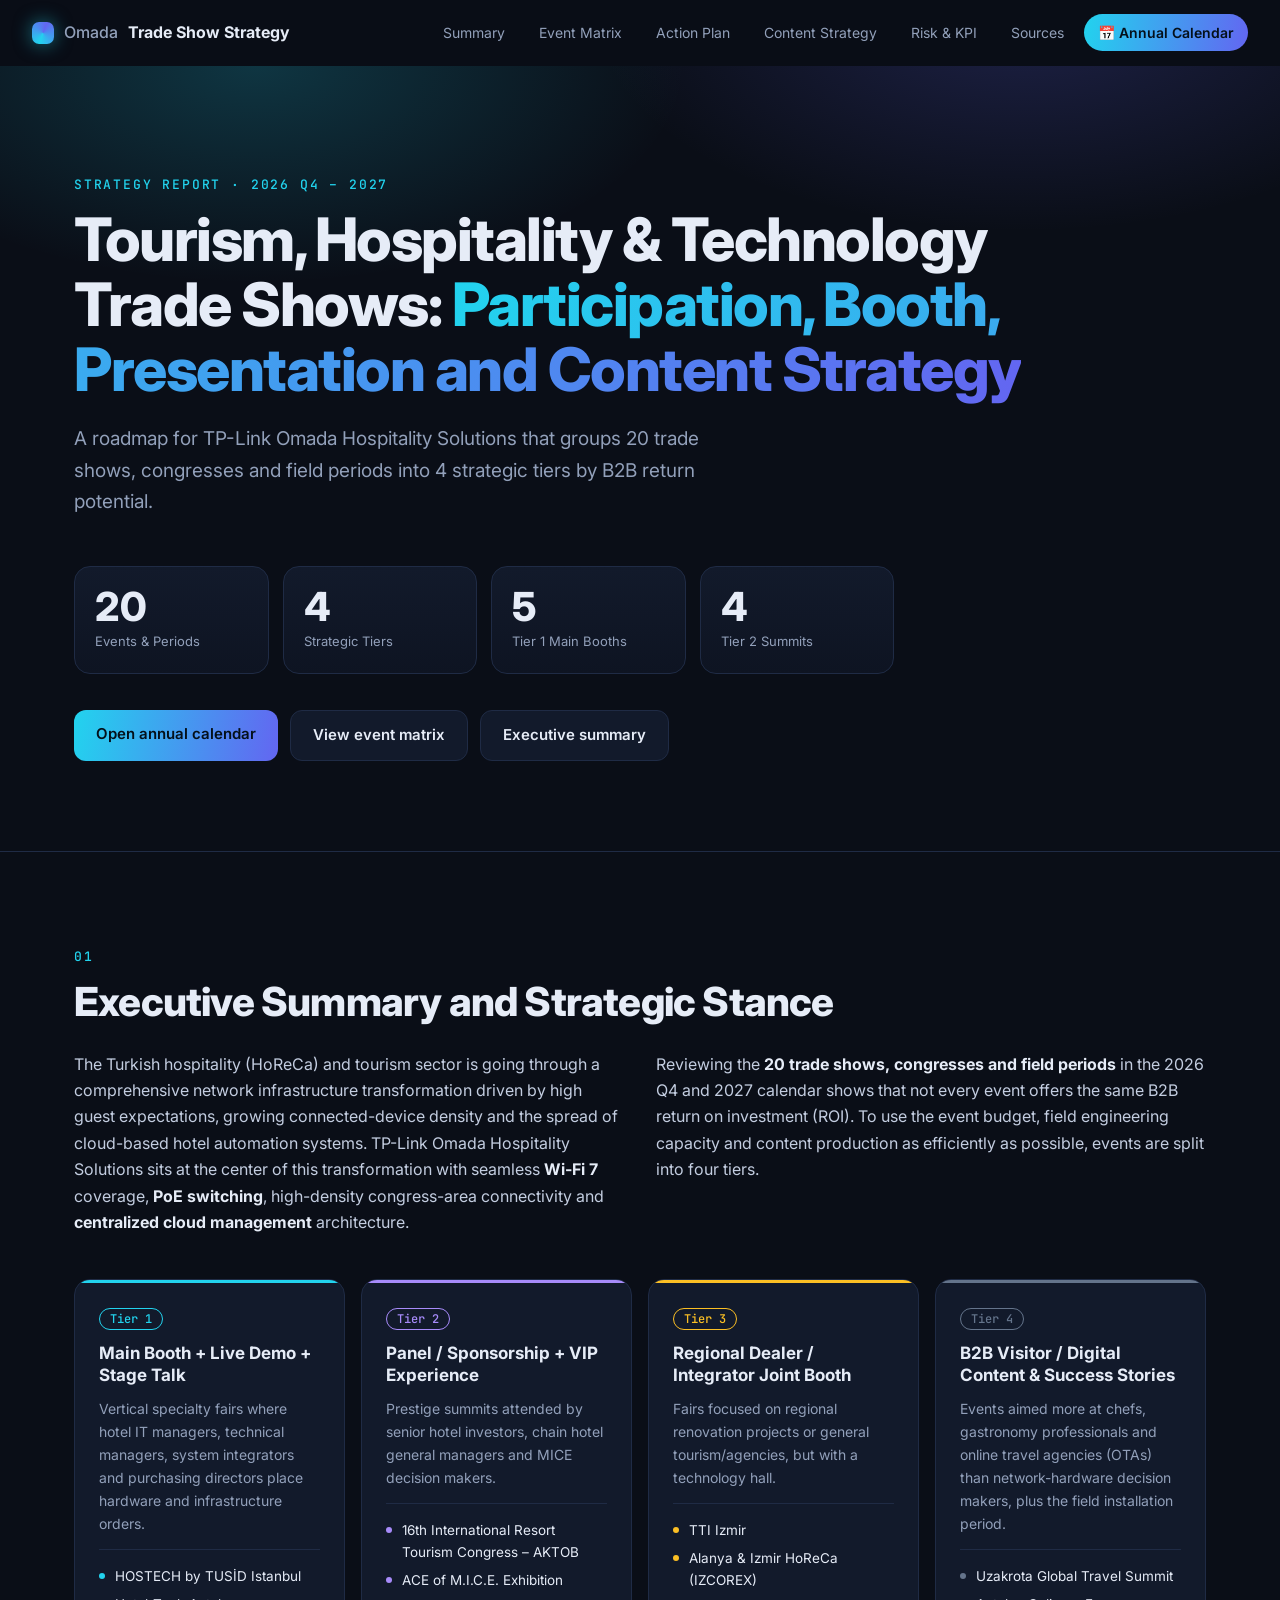
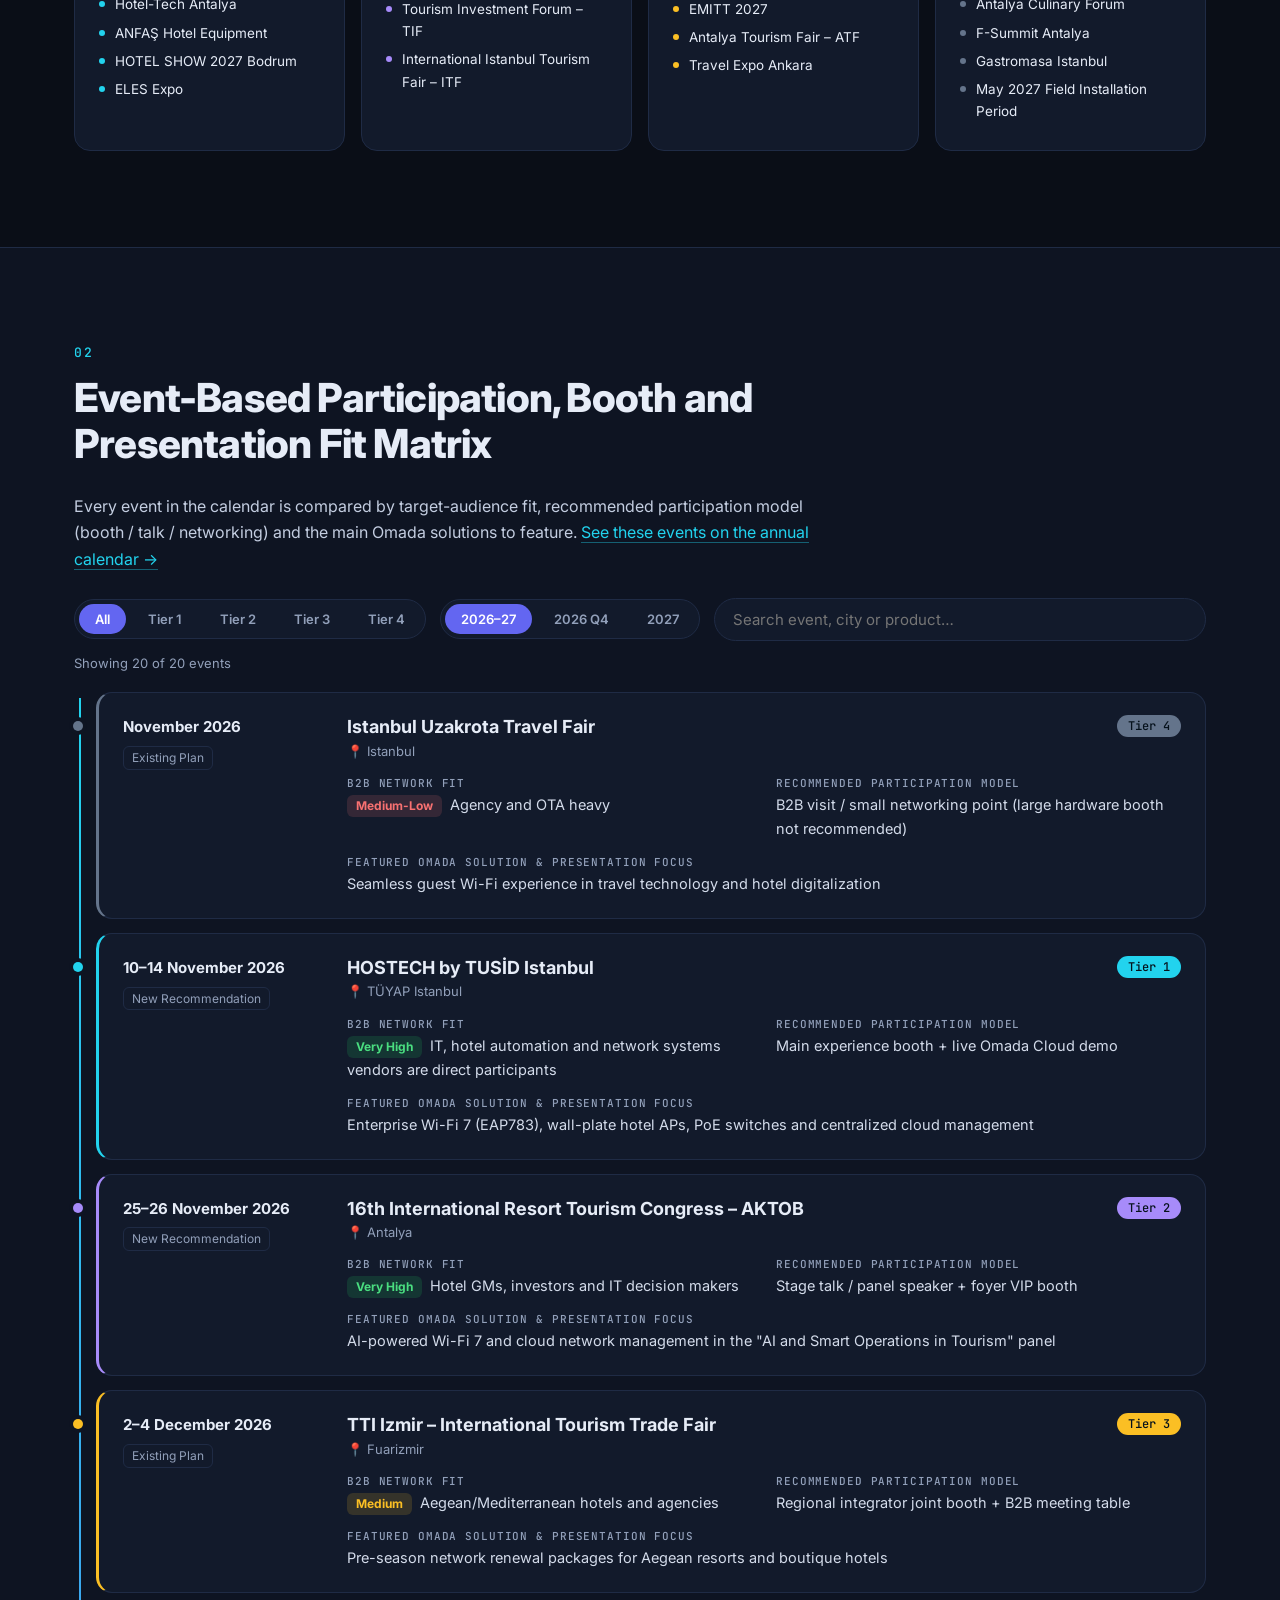
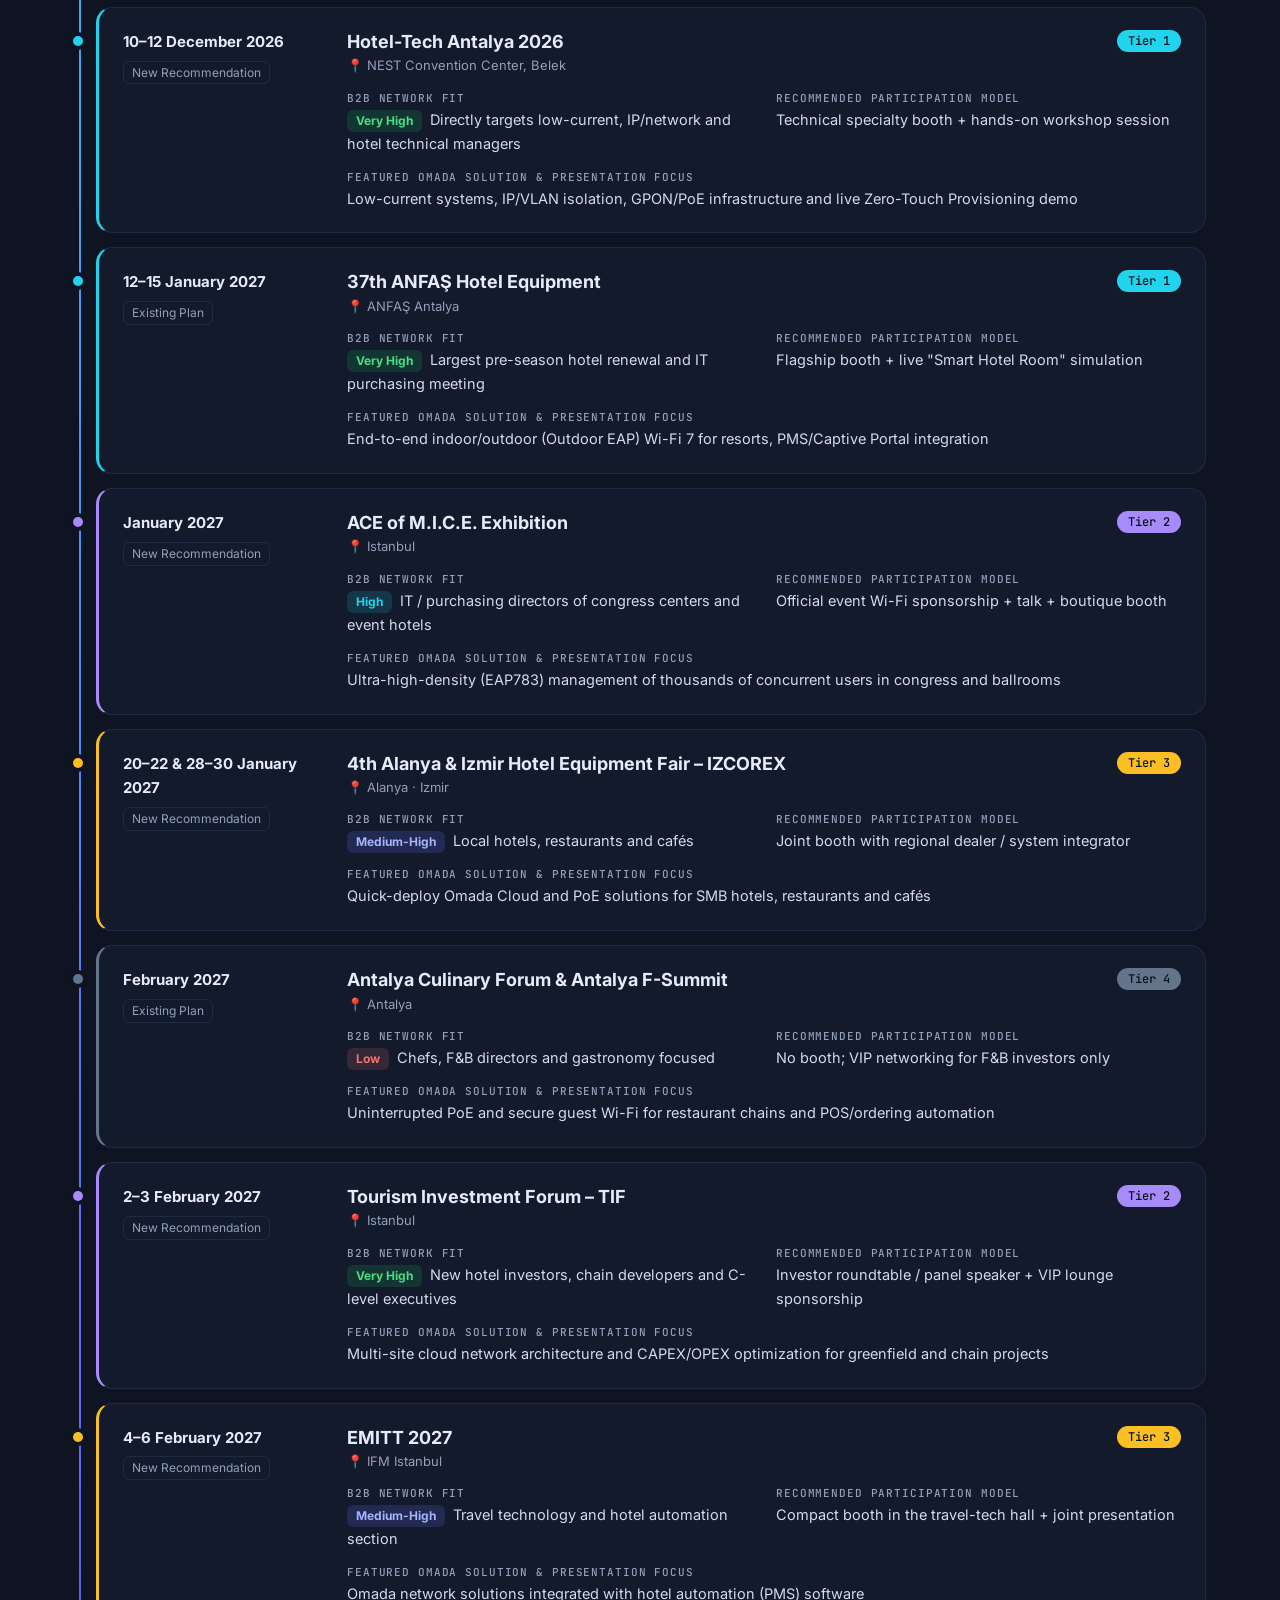
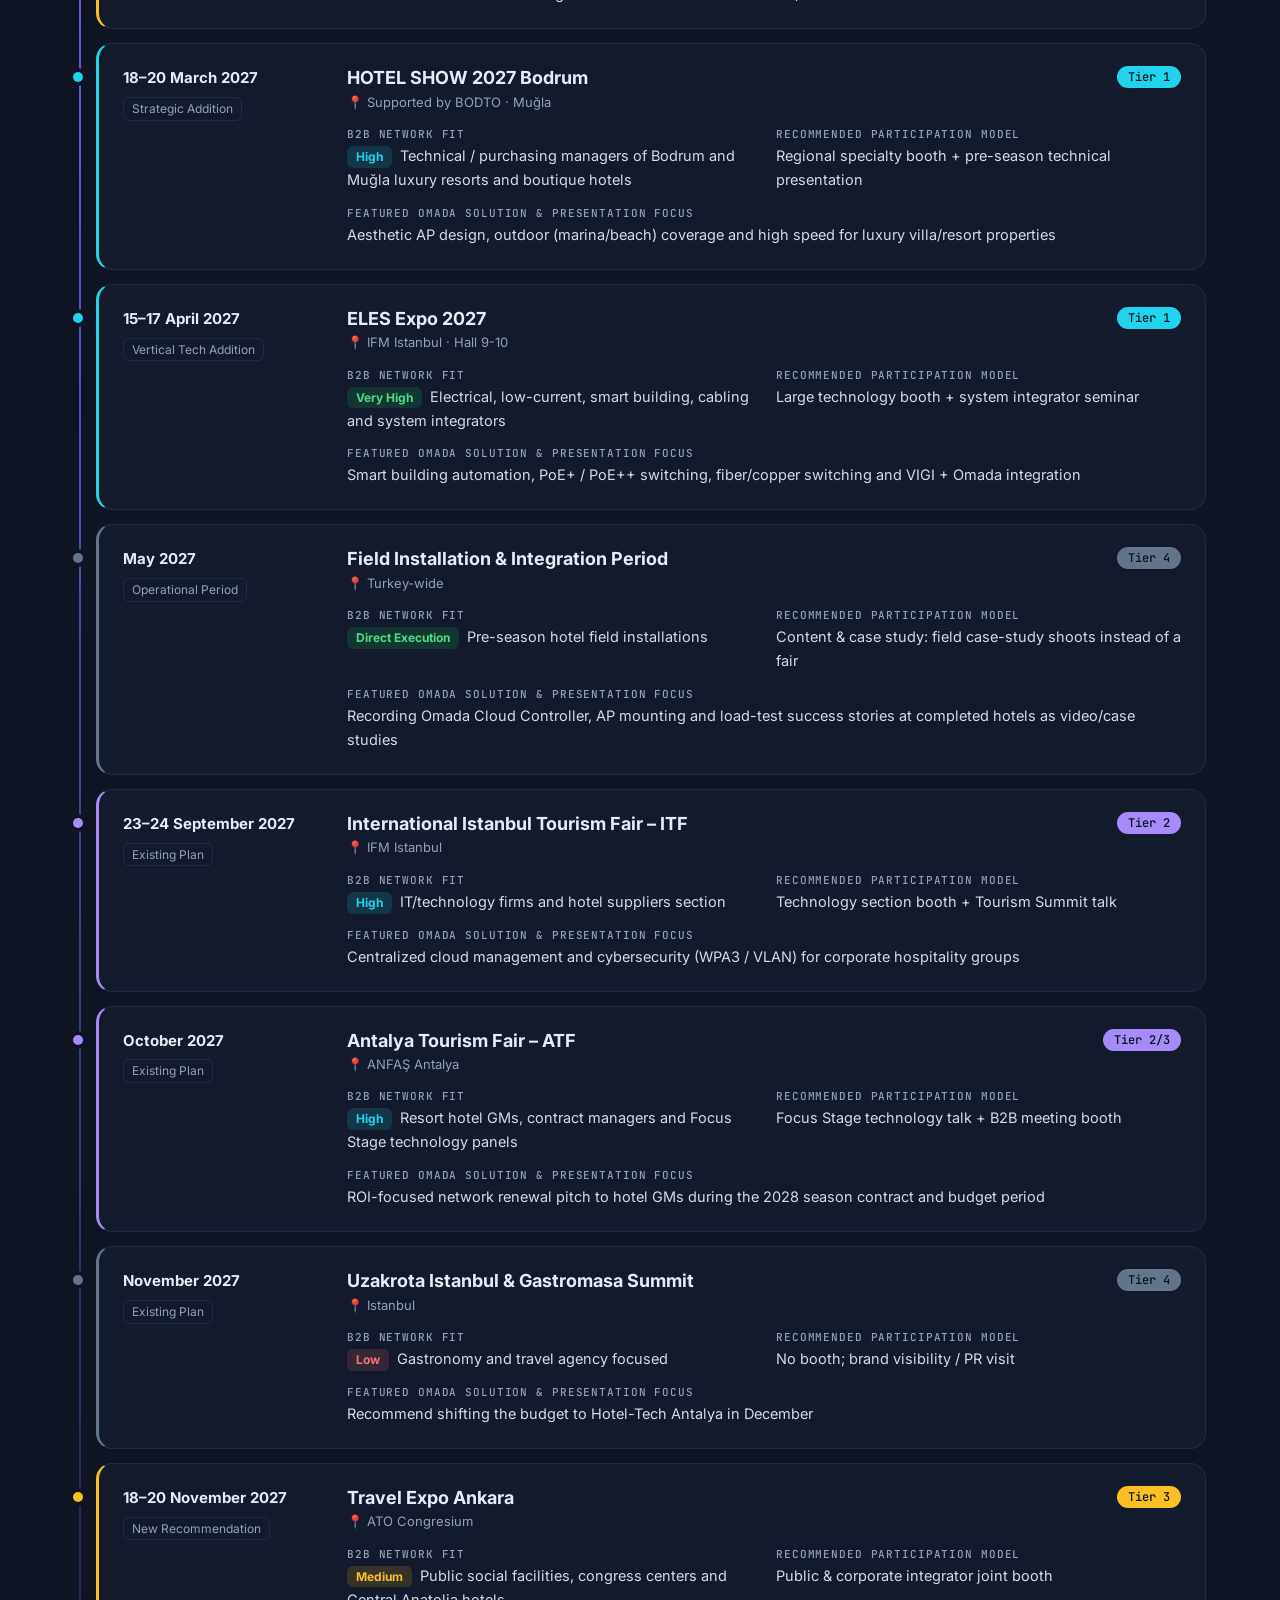
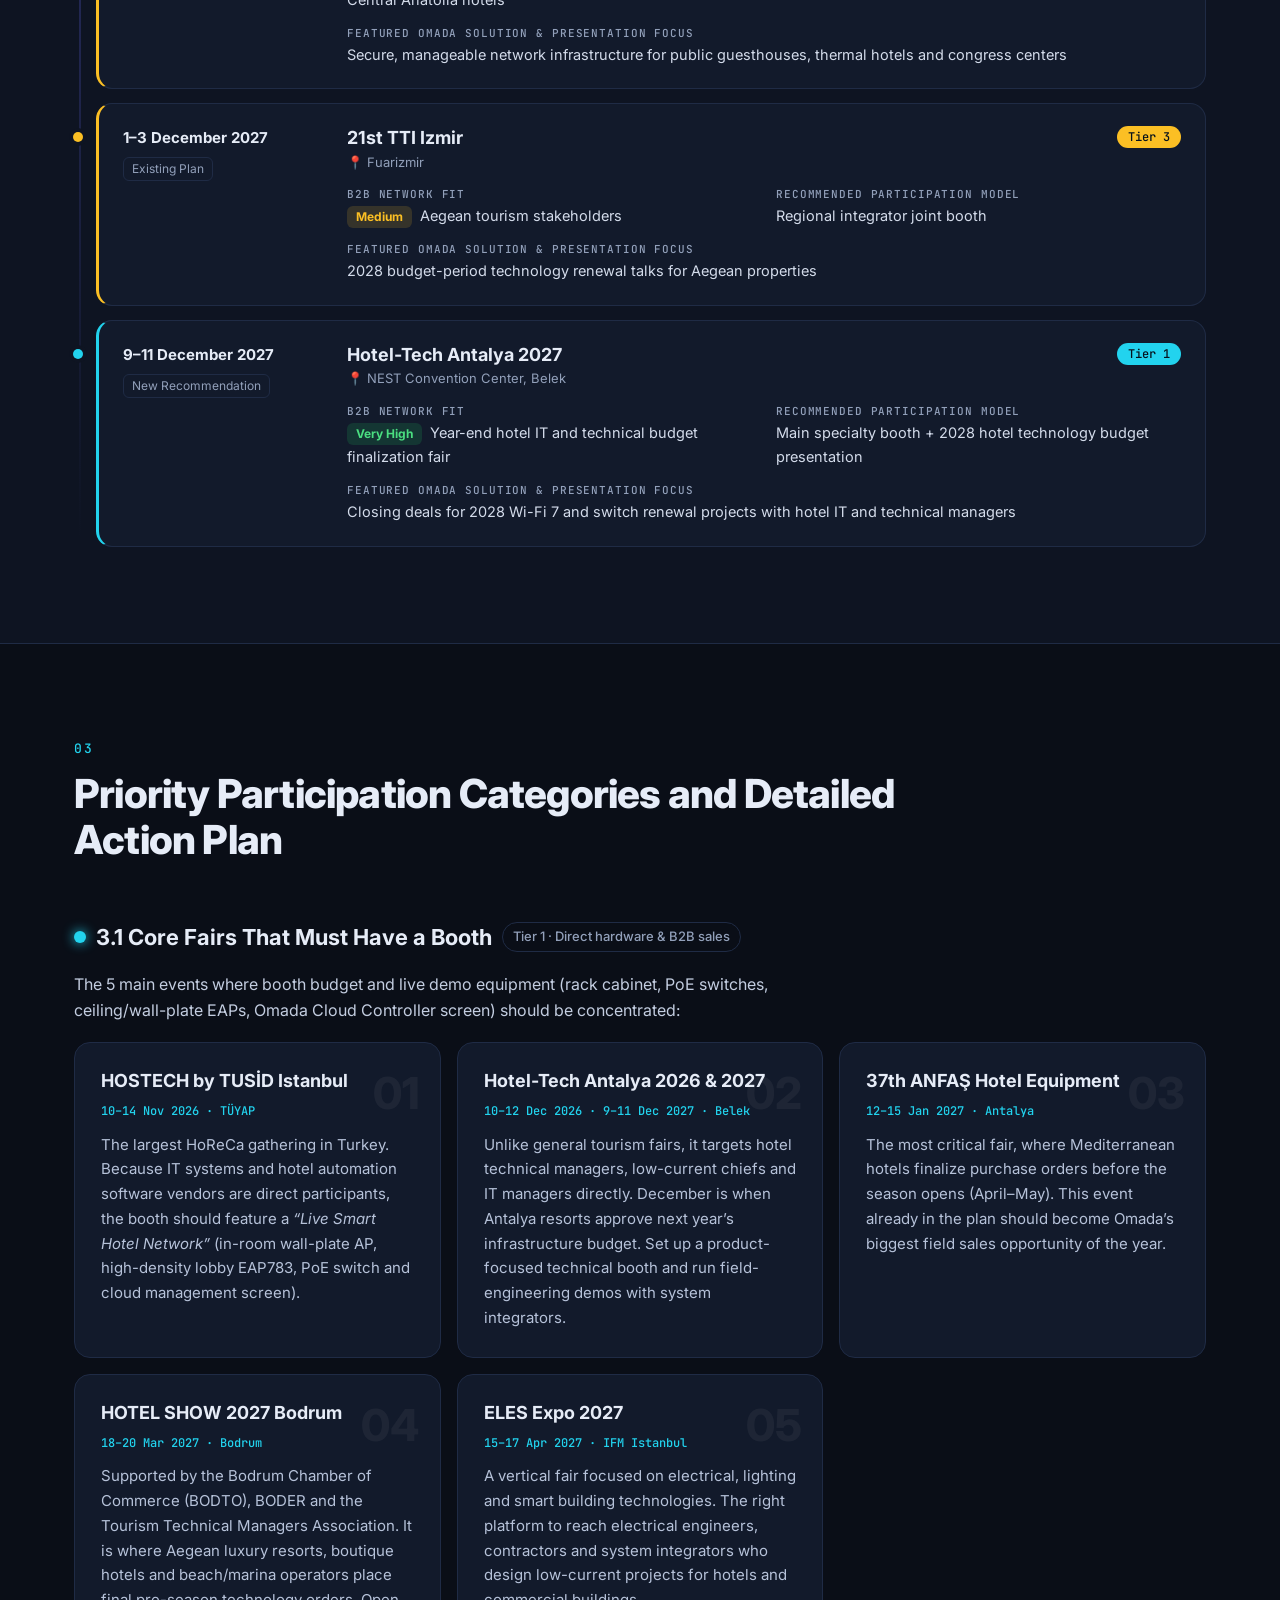
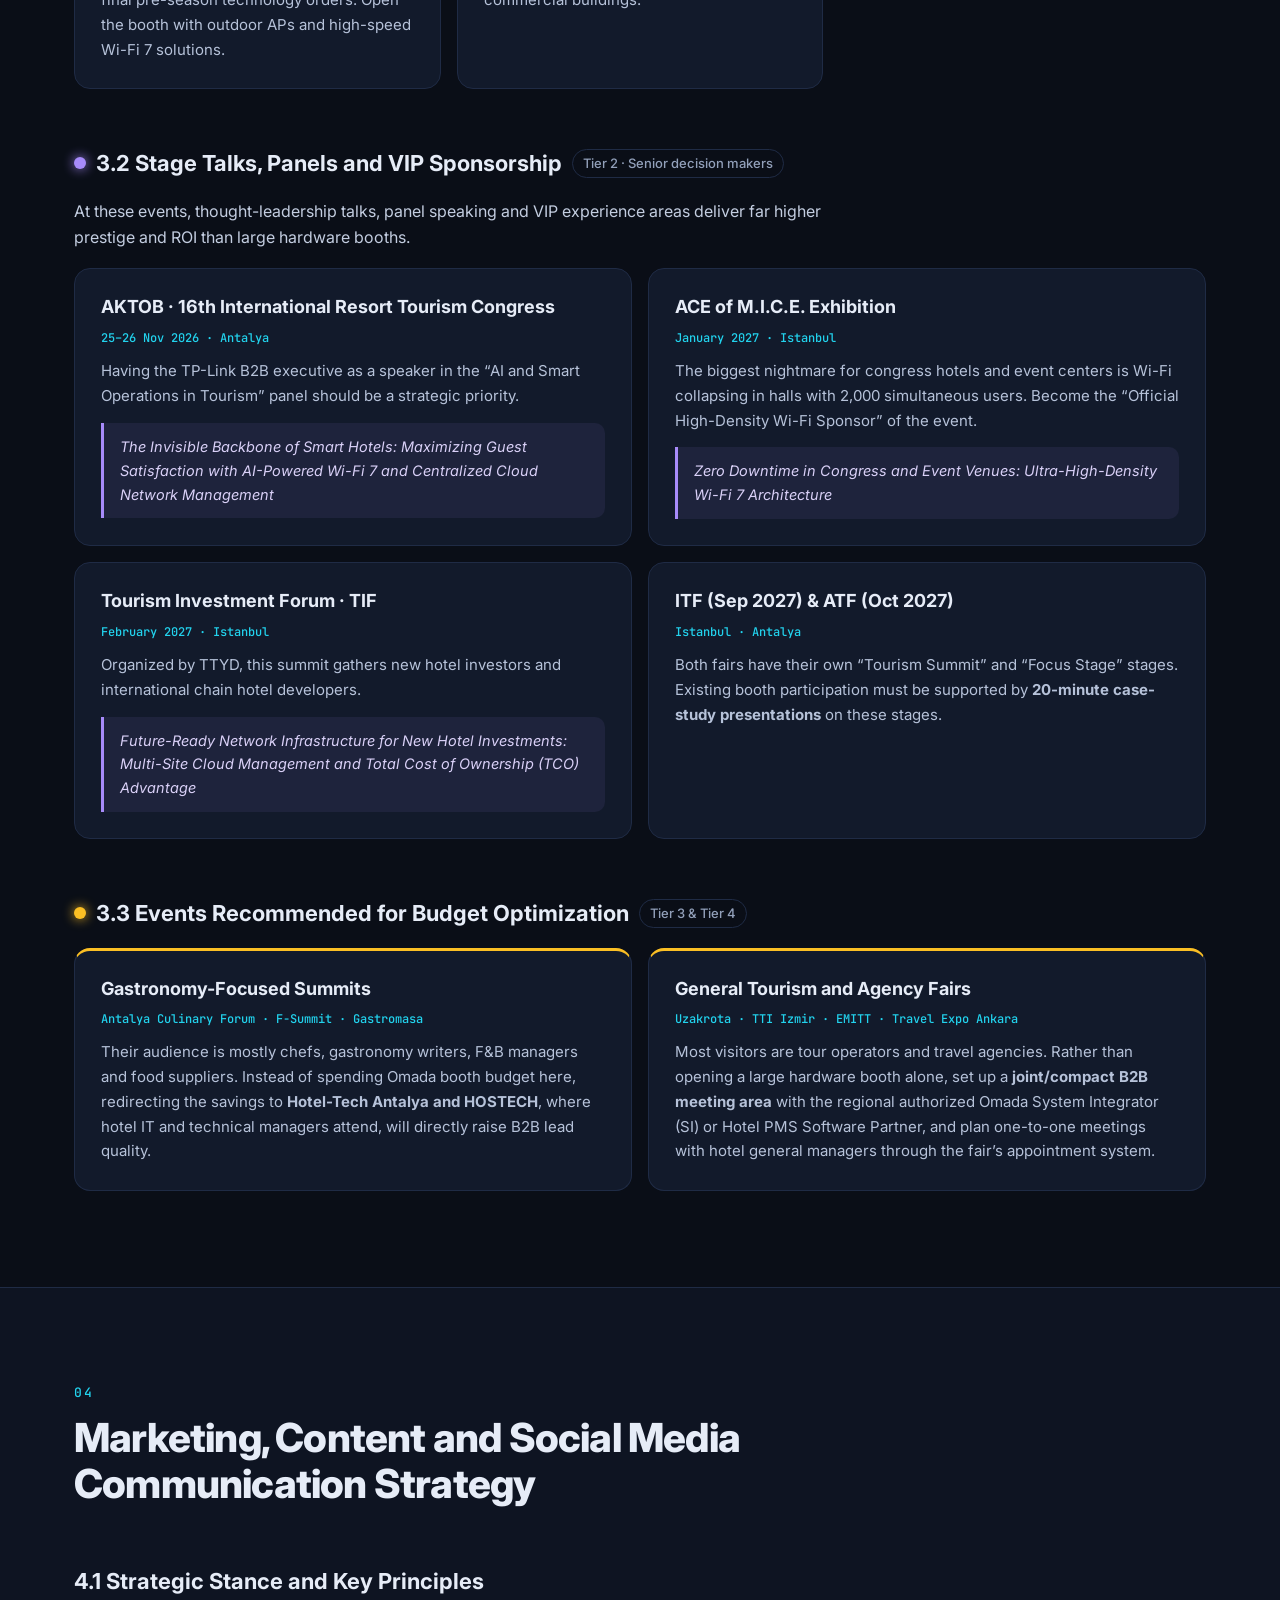
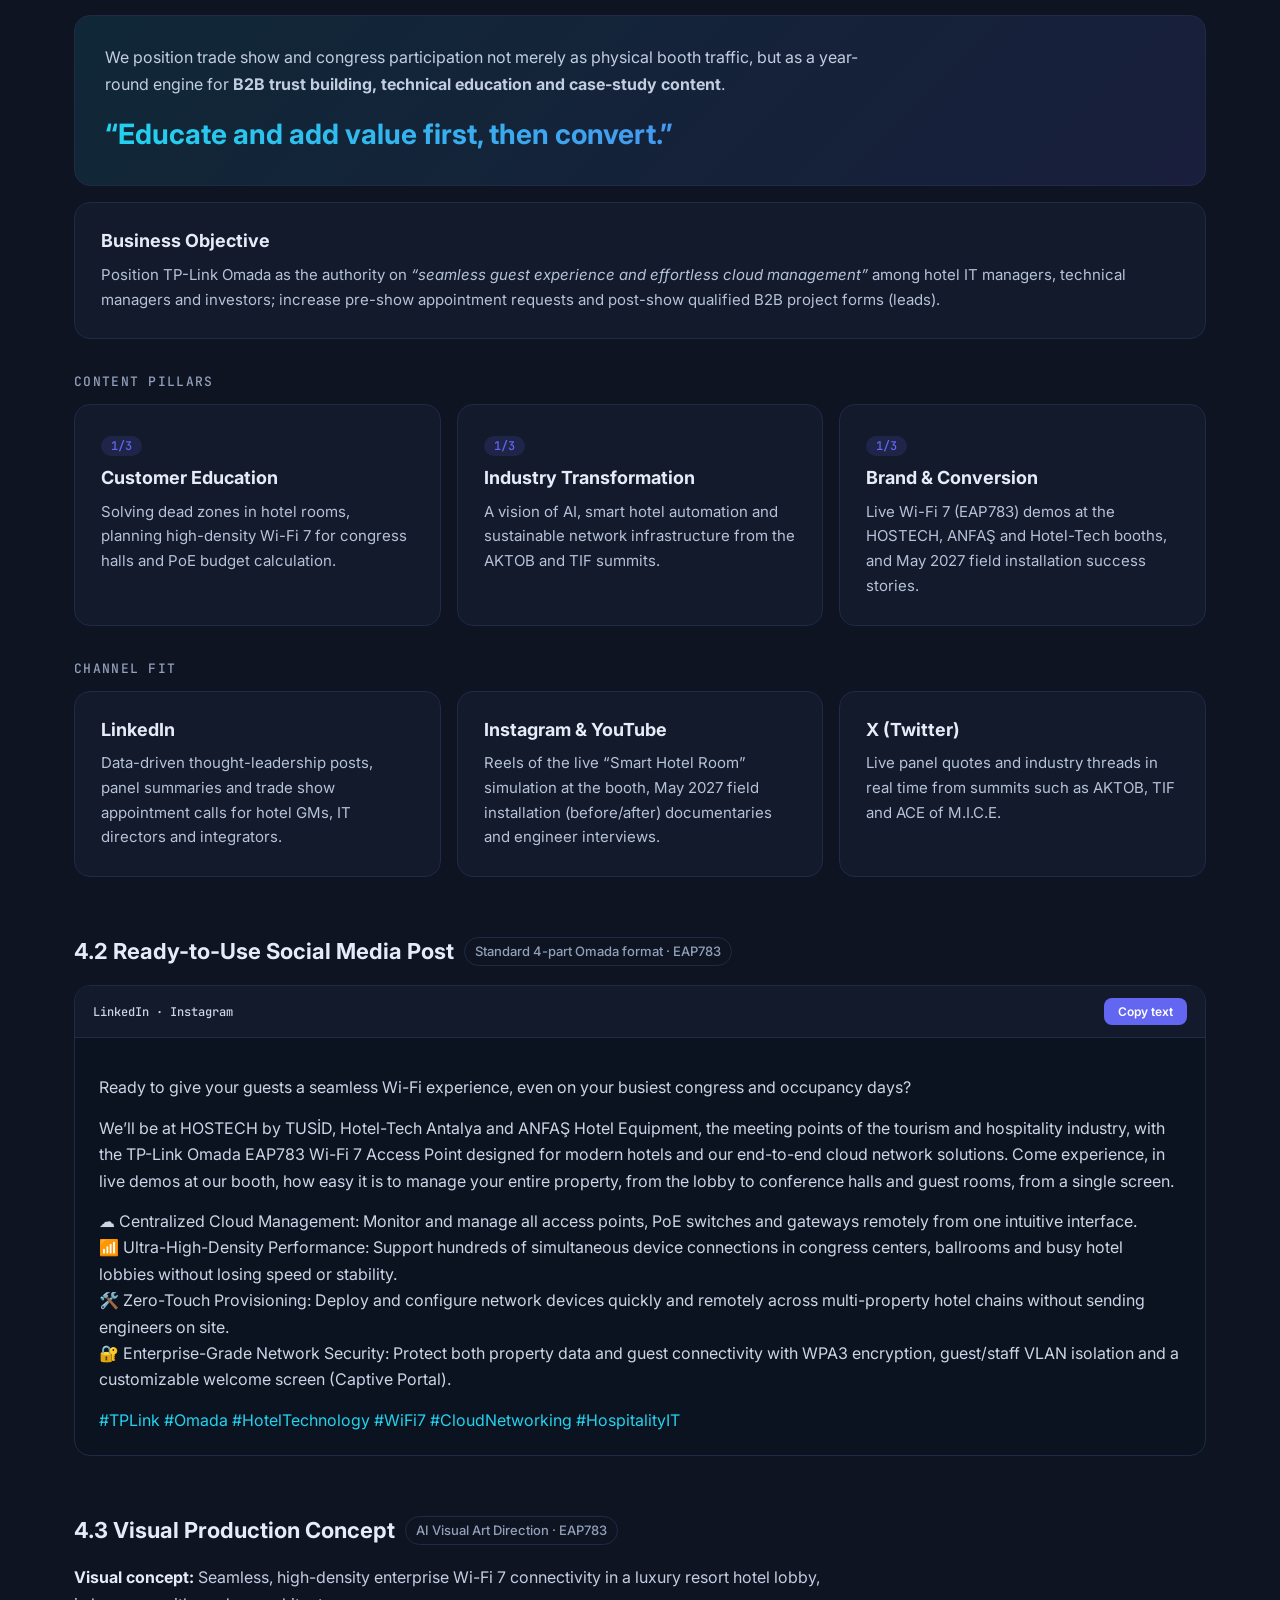
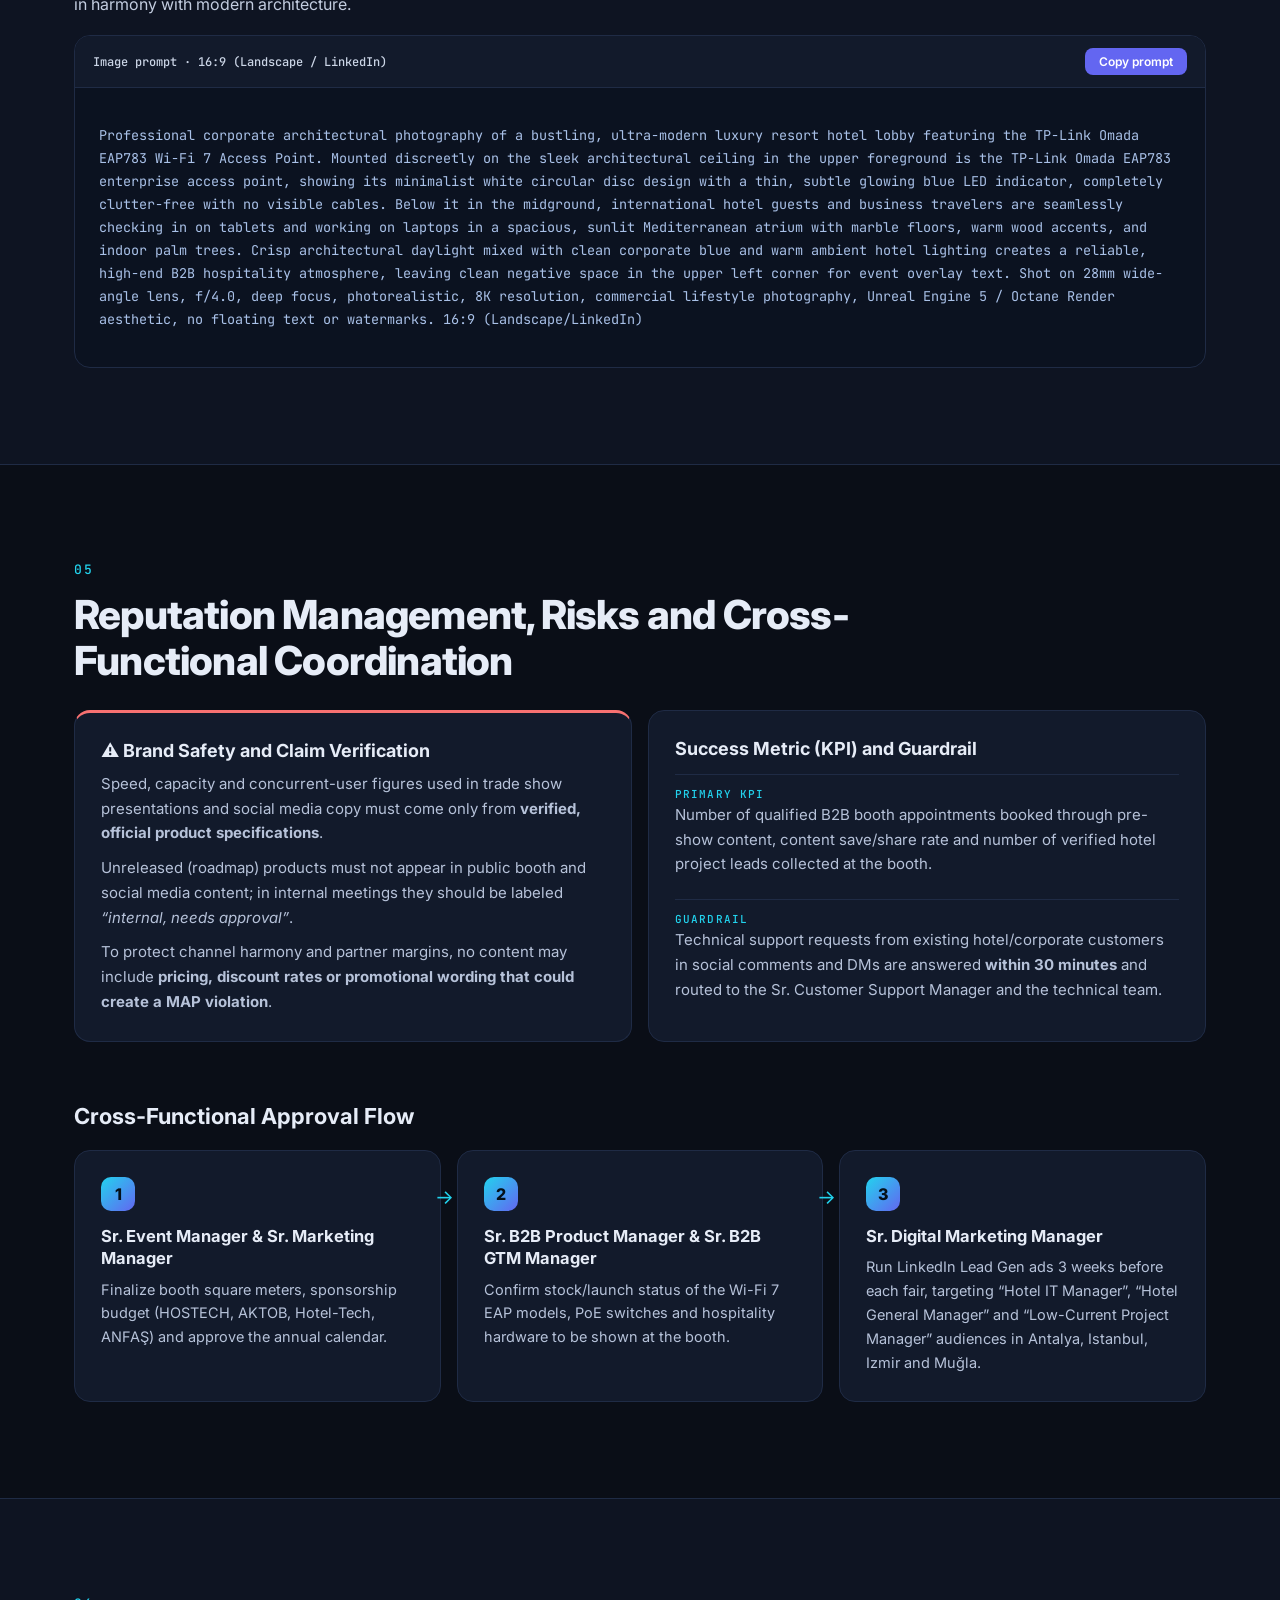
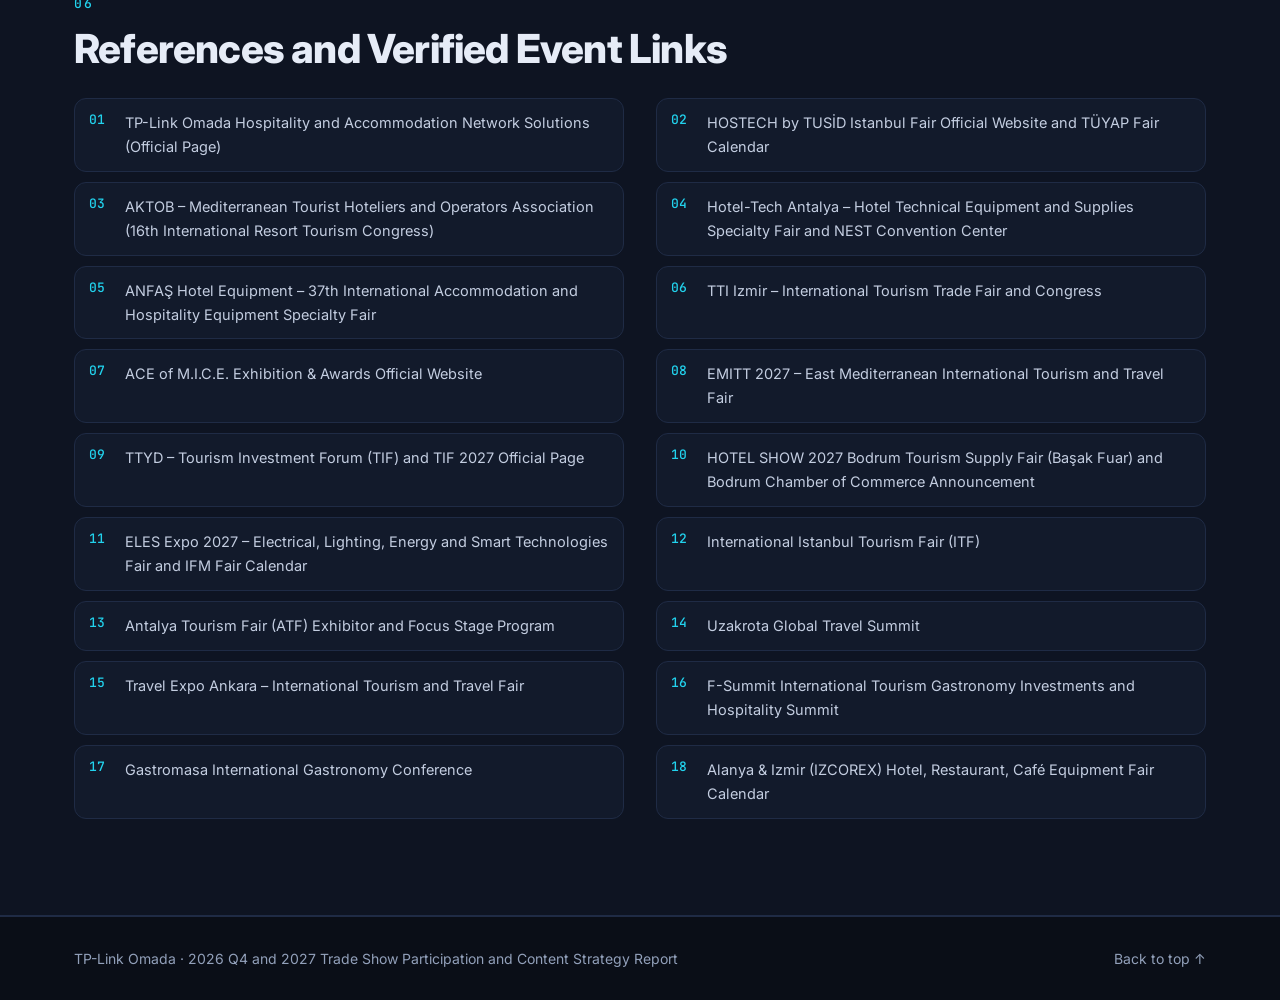
==== commit c089c8c1: "Translate site to English and add color-coded annual calendar page Co-Authored-By: Claude Sonnet 5.5" ====
--- a/index.html
+++ b/index.html
@@ -1,10 +1,10 @@
 <!doctype html>
-<html lang="tr">
+<html lang="en">
 <head>
 <meta charset="utf-8">
 <meta name="viewport" content="width=device-width, initial-scale=1">
-<title>TP-Link Omada | Fuar Strateji Raporu 2026 Q4 – 2027</title>
-<meta name="description" content="TP-Link Omada 2026 Q4 ve 2027 turizm, otelcilik ve teknoloji fuarları katılım, stant, sunum ve içerik stratejisi raporu.">
+<title>TP-Link Omada | Trade Show Strategy Report 2026 Q4 – 2027</title>
+<meta name="description" content="TP-Link Omada 2026 Q4 and 2027 tourism, hospitality and technology trade show participation, booth, presentation and content strategy report.">
 <meta name="theme-color" content="#0a0e17">
 <link rel="icon" href="data:image/svg+xml,<svg xmlns='http://www.w3.org/2000/svg' viewBox='0 0 32 32'><rect width='32' height='32' rx='8' fill='%2307111f'/><path d='M7 12a13 13 0 0 1 18 0M10 16a8 8 0 0 1 12 0M13 20a3 3 0 0 1 6 0' stroke='%2322d3ee' stroke-width='2.4' fill='none' stroke-linecap='round'/><circle cx='16' cy='24' r='1.8' fill='%2322d3ee'/></svg>">
 <link rel="preconnect" href="https://fonts.googleapis.com">
@@ -16,88 +16,87 @@
 <div class="progress" id="progress"></div>
 
 <header class="nav" id="nav">
-  <a class="brand" href="#top"><span class="brand-mark"></span>Omada <b>Fuar Stratejisi</b></a>
-  <button class="nav-toggle" id="navToggle" aria-label="Menü">☰</button>
+  <a class="brand" href="#top"><span class="brand-mark"></span>Omada <b>Trade Show Strategy</b></a>
+  <button class="nav-toggle" id="navToggle" aria-label="Menu">☰</button>
   <nav id="navLinks">
-    <a href="#ozet">Özet</a>
-    <a href="#matris">Etkinlik Matrisi</a>
-    <a href="#planlar">Uygulama Planı</a>
-    <a href="#icerik">İçerik Stratejisi</a>
+    <a href="#summary">Summary</a>
+    <a href="#matrix">Event Matrix</a>
+    <a href="#plans">Action Plan</a>
+    <a href="#content">Content Strategy</a>
     <a href="#risk">Risk &amp; KPI</a>
-    <a href="#kaynak">Kaynakça</a>
+    <a href="#sources">Sources</a>
+    <a href="calendar.html" class="nav-cal">📅 Annual Calendar</a>
   </nav>
 </header>
 
 <main id="top">
-<!-- HERO -->
 <section class="hero">
   <div class="hero-glow"></div>
   <div class="wrap">
-    <p class="eyebrow">Strateji Raporu · 2026 Q4 – 2027</p>
-    <h1>Turizm, Otelcilik ve Teknoloji Fuarları <span class="grad">Katılım, Stant, Sunum ve İçerik Stratejisi</span></h1>
-    <p class="lead">TP-Link Omada Otelcilik Çözümleri için 20 fuar, kongre ve saha döneminin B2B geri dönüş potansiyeline göre 4 stratejik katmana ayrılmış yol haritası.</p>
+    <p class="eyebrow">Strategy Report · 2026 Q4 – 2027</p>
+    <h1>Tourism, Hospitality &amp; Technology Trade Shows: <span class="grad">Participation, Booth, Presentation and Content Strategy</span></h1>
+    <p class="lead">A roadmap for TP-Link Omada Hospitality Solutions that groups 20 trade shows, congresses and field periods into 4 strategic tiers by B2B return potential.</p>
     <div class="stats">
-      <div class="stat"><span class="num" data-count="20">0</span><span>Etkinlik &amp; Dönem</span></div>
-      <div class="stat"><span class="num" data-count="4">0</span><span>Stratejik Katman</span></div>
-      <div class="stat"><span class="num" data-count="5">0</span><span>Tier 1 Ana Stant</span></div>
-      <div class="stat"><span class="num" data-count="4">0</span><span>Tier 2 Zirve</span></div>
+      <div class="stat"><span class="num" data-count="20">0</span><span>Events &amp; Periods</span></div>
+      <div class="stat"><span class="num" data-count="4">0</span><span>Strategic Tiers</span></div>
+      <div class="stat"><span class="num" data-count="5">0</span><span>Tier 1 Main Booths</span></div>
+      <div class="stat"><span class="num" data-count="4">0</span><span>Tier 2 Summits</span></div>
     </div>
     <div class="cta">
-      <a class="btn primary" href="#matris">Etkinlik matrisini gör</a>
-      <a class="btn" href="#ozet">Yönetici özeti</a>
-    </div>
-  </div>
-</section>
-
-<!-- OZET -->
-<section id="ozet" class="sec">
+      <a class="btn primary" href="calendar.html">Open annual calendar</a>
+      <a class="btn" href="#matrix">View event matrix</a>
+      <a class="btn" href="#summary">Executive summary</a>
+    </div>
+  </div>
+</section>
+
+<section id="summary" class="sec">
   <div class="wrap">
     <p class="eyebrow">01</p>
-    <h2>Yönetici Özeti ve Stratejik Duruş</h2>
+    <h2>Executive Summary and Strategic Stance</h2>
     <div class="two">
-      <p class="prose">Türkiye konaklama (HoReCa) ve turizm sektörü; yüksek misafir beklentileri, artan bağlı cihaz yoğunluğu ve bulut tabanlı otel otomasyon sistemlerinin yaygınlaşması nedeniyle ağ altyapısında kapsamlı bir dönüşüm sürecinden geçmektedir. TP-Link Omada Otelcilik Çözümleri; kesintisiz <strong>Wi-Fi 7</strong> kapsama alanı, <strong>PoE anahtarlama</strong>, yüksek yoğunluklu kongre alanı bağlantısı ve <strong>merkezi bulut yönetimi</strong> mimarisiyle bu dönüşümün merkezinde konumlanmaktadır.</p>
-      <p class="prose">2026 Q4 ve 2027 takviminde yer alan toplam <strong>20 fuar, kongre ve saha dönemi</strong> incelendiğinde, tüm etkinliklerin aynı B2B geri dönüş (ROI) potansiyeline sahip olmadığı görülmektedir. Bütçenin, saha mühendisliği kapasitesinin ve içerik üretiminin en yüksek verimle kullanılması için etkinlikler dört katmana ayrılmıştır.</p>
+      <p class="prose">The Turkish hospitality (HoReCa) and tourism sector is going through a comprehensive network infrastructure transformation driven by high guest expectations, growing connected-device density and the spread of cloud-based hotel automation systems. TP-Link Omada Hospitality Solutions sits at the center of this transformation with seamless <strong>Wi-Fi 7</strong> coverage, <strong>PoE switching</strong>, high-density congress-area connectivity and <strong>centralized cloud management</strong> architecture.</p>
+      <p class="prose">Reviewing the <strong>20 trade shows, congresses and field periods</strong> in the 2026 Q4 and 2027 calendar shows that not every event offers the same B2B return on investment (ROI). To use the event budget, field engineering capacity and content production as efficiently as possible, events are split into four tiers.</p>
     </div>
 
     <div class="tiers">
       <article class="tier t1">
         <span class="tag">Tier 1</span>
-        <h3>Ana Stant + Canlı Demo + Sahne Sunumu</h3>
-        <p>Otel IT müdürleri, teknik müdürler, sistem entegratörleri ve satın alma direktörlerinin donanım/altyapı siparişi verdiği dikey ihtisas fuarları.</p>
-        <ul><li>HOSTECH by TUSİD İstanbul</li><li>Hotel-Tech Antalya</li><li>ANFAŞ Hotel Equipment</li><li>HOTEL SHOW 2027 Bodrum</li><li>ELES Expo</li></ul>
+        <h3>Main Booth + Live Demo + Stage Talk</h3>
+        <p>Vertical specialty fairs where hotel IT managers, technical managers, system integrators and purchasing directors place hardware and infrastructure orders.</p>
+        <ul><li>HOSTECH by TUSİD Istanbul</li><li>Hotel-Tech Antalya</li><li>ANFAŞ Hotel Equipment</li><li>HOTEL SHOW 2027 Bodrum</li><li>ELES Expo</li></ul>
       </article>
       <article class="tier t2">
         <span class="tag">Tier 2</span>
-        <h3>Panel / Sponsorluk + VIP Deneyim</h3>
-        <p>Üst düzey otel yatırımcıları, zincir otel genel müdürleri ve MICE karar vericilerinin katıldığı prestij zirveleri.</p>
-        <ul><li>16. Uluslararası Resort Turizm Kongresi – AKTOB</li><li>ACE of M.I.C.E. Exhibition</li><li>Turizm Yatırım Forumu – TIF</li><li>Uluslararası İstanbul Turizm Fuarı – ITF</li></ul>
+        <h3>Panel / Sponsorship + VIP Experience</h3>
+        <p>Prestige summits attended by senior hotel investors, chain hotel general managers and MICE decision makers.</p>
+        <ul><li>16th International Resort Tourism Congress – AKTOB</li><li>ACE of M.I.C.E. Exhibition</li><li>Tourism Investment Forum – TIF</li><li>International Istanbul Tourism Fair – ITF</li></ul>
       </article>
       <article class="tier t3">
         <span class="tag">Tier 3</span>
-        <h3>Bölgesel Bayi / Entegratör Ortak Standı</h3>
-        <p>Bölgesel yenileme projeleri veya genel turizm/acente ağırlıklı, ancak teknoloji holü barındıran fuarlar.</p>
-        <ul><li>TTI İzmir</li><li>Alanya &amp; İzmir HoReCa (IZCOREX)</li><li>EMITT 2027</li><li>Antalya Turizm Fuarı – ATF</li><li>Travel Expo Ankara</li></ul>
+        <h3>Regional Dealer / Integrator Joint Booth</h3>
+        <p>Fairs focused on regional renovation projects or general tourism/agencies, but with a technology hall.</p>
+        <ul><li>TTI Izmir</li><li>Alanya &amp; Izmir HoReCa (IZCOREX)</li><li>EMITT 2027</li><li>Antalya Tourism Fair – ATF</li><li>Travel Expo Ankara</li></ul>
       </article>
       <article class="tier t4">
         <span class="tag">Tier 4</span>
-        <h3>B2B Ziyaretçi / Dijital İçerik &amp; Başarı Hikâyesi</h3>
-        <p>Ağ donanımı karar vericilerinden çok şef, gastronomi profesyoneli ve OTA’lara hitap eden etkinlikler ile saha kurulum dönemi.</p>
-        <ul><li>Uzakrota Global Travel Summit</li><li>Antalya Culinary Forum</li><li>F-Summit Antalya</li><li>Gastromasa İstanbul</li><li>Mayıs 2027 Saha Kurulum Dönemi</li></ul>
-      </article>
-    </div>
-  </div>
-</section>
-
-<!-- MATRIS -->
-<section id="matris" class="sec alt">
+        <h3>B2B Visitor / Digital Content &amp; Success Stories</h3>
+        <p>Events aimed more at chefs, gastronomy professionals and online travel agencies (OTAs) than network-hardware decision makers, plus the field installation period.</p>
+        <ul><li>Uzakrota Global Travel Summit</li><li>Antalya Culinary Forum</li><li>F-Summit Antalya</li><li>Gastromasa Istanbul</li><li>May 2027 Field Installation Period</li></ul>
+      </article>
+    </div>
+  </div>
+</section>
+
+<section id="matrix" class="sec alt">
   <div class="wrap">
     <p class="eyebrow">02</p>
-    <h2>Etkinlik Bazlı Katılım, Stant ve Sunum Uygunluk Matrisi</h2>
-    <p class="prose">Takvimdeki tüm etkinlikler; hedef kitle uyumu, önerilen katılım modeli (stant / sunum / networking) ve sergilenecek ana Omada odak çözümleriyle karşılaştırılır.</p>
+    <h2>Event-Based Participation, Booth and Presentation Fit Matrix</h2>
+    <p class="prose">Every event in the calendar is compared by target-audience fit, recommended participation model (booth / talk / networking) and the main Omada solutions to feature. <a class="inline" href="calendar.html">See these events on the annual calendar →</a></p>
 
     <div class="toolbar">
       <div class="chips" id="tierFilter">
-        <button class="chip active" data-tier="all">Tümü</button>
+        <button class="chip active" data-tier="all">All</button>
         <button class="chip c1" data-tier="1">Tier 1</button>
         <button class="chip c2" data-tier="2">Tier 2</button>
         <button class="chip c3" data-tier="3">Tier 3</button>
@@ -108,148 +107,142 @@
         <button class="chip" data-year="2026">2026 Q4</button>
         <button class="chip" data-year="2027">2027</button>
       </div>
-      <input id="search" type="search" placeholder="Etkinlik, şehir veya ürün ara…" aria-label="Ara">
+      <input id="search" type="search" placeholder="Search event, city or product…" aria-label="Search">
     </div>
     <p class="count" id="count"></p>
-
     <div class="timeline" id="timeline"></div>
   </div>
 </section>
 
-<!-- PLANLAR -->
-<section id="planlar" class="sec">
+<section id="plans" class="sec">
   <div class="wrap">
     <p class="eyebrow">03</p>
-    <h2>Öncelikli Katılım Kategorileri ve Uygulama Planı</h2>
-
-    <h3 class="sub"><span class="dot d1"></span>3.1 Kesinlikle Stant Kurulması Gereken Ana Fuarlar <small>Tier 1 · Doğrudan donanım &amp; B2B satış</small></h3>
-    <p class="prose">Stant bütçesinin ve canlı demo ekipmanlarının (rack kabin, PoE Switch’ler, tavan/duvar tipi EAP’ler, Omada Cloud Controller ekranı) yoğunlaştırılması gereken 5 ana etkinlik:</p>
+    <h2>Priority Participation Categories and Detailed Action Plan</h2>
+
+    <h3 class="sub"><span class="dot d1"></span>3.1 Core Fairs That Must Have a Booth <small>Tier 1 · Direct hardware &amp; B2B sales</small></h3>
+    <p class="prose">The 5 main events where booth budget and live demo equipment (rack cabinet, PoE switches, ceiling/wall-plate EAPs, Omada Cloud Controller screen) should be concentrated:</p>
     <div class="cards">
-      <article class="card"><span class="big">01</span><h4>HOSTECH by TUSİD İstanbul</h4><span class="meta">10–14 Kasım 2026 · TÜYAP</span><p>HoReCa sektörünün Türkiye’deki en büyük buluşması. Katılımcı profilinde doğrudan Bilişim Sistemleri ve Otel Otomasyon Yazılımları yer aldığı için standda <em>“Canlı Akıllı Otel Ağı”</em> (oda içi duvar tipi AP, lobi yüksek yoğunluklu EAP783, PoE Switch ve bulut yönetim ekranı) kurulmalıdır.</p></article>
-      <article class="card"><span class="big">02</span><h4>Hotel-Tech Antalya 2026 &amp; 2027</h4><span class="meta">10–12 Aralık 2026 · 9–11 Aralık 2027 · Belek</span><p>Doğrudan otel teknik müdürleri, zayıf akım şefleri ve IT yöneticilerini hedefler. Aralık, Antalya’daki resort otellerin bir sonraki yılın altyapı bütçesini onayladığı dönemdir. Ürün odaklı teknik stant kurulmalı, sistem entegratörleriyle saha mühendisliği demoları yapılmalıdır.</p></article>
-      <article class="card"><span class="big">03</span><h4>37. ANFAŞ Hotel Equipment</h4><span class="meta">12–15 Ocak 2027 · Antalya</span><p>Akdeniz otellerinin sezon açılışı (Nisan–Mayıs) öncesinde satın alma siparişlerini kesinleştirdiği en kritik fuar. Omada için yılın en büyük saha satış fırsatına dönüştürülmelidir.</p></article>
-      <article class="card"><span class="big">04</span><h4>HOTEL SHOW 2027 Bodrum</h4><span class="meta">18–20 Mart 2027 · Bodrum</span><p>BODTO, BODER ve Turizm Teknik Müdürler Derneği destekli. Ege’deki lüks resort, butik otel ve beach/marina işletmelerinin sezon öncesi son teknoloji siparişlerini verdiği nokta. Outdoor AP ve yüksek hızlı Wi-Fi 7 çözümleriyle stant açılmalıdır.</p></article>
-      <article class="card"><span class="big">05</span><h4>ELES Expo 2027</h4><span class="meta">15–17 Nisan 2027 · İFM İstanbul</span><p>Elektrik, aydınlatma ve akıllı bina teknolojilerine odaklı dikey fuar. Otel ve ticari binaların zayıf akım projelerini çizen elektrik mühendisleri, proje taahhüt firmaları ve sistem entegratörlerine ulaşmak için doğru platform.</p></article>
-    </div>
-
-    <h3 class="sub"><span class="dot d2"></span>3.2 Sahne Sunumu, Panel Konuşmacılığı ve VIP Sponsorluk <small>Tier 2 · Üst düzey karar vericiler</small></h3>
-    <p class="prose">Bu etkinliklerde büyük metrekareli donanım stantları yerine düşünce liderliği (Thought Leadership) sunumları, panel konuşmacılığı ve VIP deneyim alanları çok daha yüksek prestij ve yatırım getirisi sağlar.</p>
+      <article class="card"><span class="big">01</span><h4>HOSTECH by TUSİD Istanbul</h4><span class="meta">10–14 Nov 2026 · TÜYAP</span><p>The largest HoReCa gathering in Turkey. Because IT systems and hotel automation software vendors are direct participants, the booth should feature a <em>“Live Smart Hotel Network”</em> (in-room wall-plate AP, high-density lobby EAP783, PoE switch and cloud management screen).</p></article>
+      <article class="card"><span class="big">02</span><h4>Hotel-Tech Antalya 2026 &amp; 2027</h4><span class="meta">10–12 Dec 2026 · 9–11 Dec 2027 · Belek</span><p>Unlike general tourism fairs, it targets hotel technical managers, low-current chiefs and IT managers directly. December is when Antalya resorts approve next year’s infrastructure budget. Set up a product-focused technical booth and run field-engineering demos with system integrators.</p></article>
+      <article class="card"><span class="big">03</span><h4>37th ANFAŞ Hotel Equipment</h4><span class="meta">12–15 Jan 2027 · Antalya</span><p>The most critical fair, where Mediterranean hotels finalize purchase orders before the season opens (April–May). This event already in the plan should become Omada’s biggest field sales opportunity of the year.</p></article>
+      <article class="card"><span class="big">04</span><h4>HOTEL SHOW 2027 Bodrum</h4><span class="meta">18–20 Mar 2027 · Bodrum</span><p>Supported by the Bodrum Chamber of Commerce (BODTO), BODER and the Tourism Technical Managers Association. It is where Aegean luxury resorts, boutique hotels and beach/marina operators place final pre-season technology orders. Open the booth with outdoor APs and high-speed Wi-Fi 7 solutions.</p></article>
+      <article class="card"><span class="big">05</span><h4>ELES Expo 2027</h4><span class="meta">15–17 Apr 2027 · IFM Istanbul</span><p>A vertical fair focused on electrical, lighting and smart building technologies. The right platform to reach electrical engineers, contractors and system integrators who design low-current projects for hotels and commercial buildings.</p></article>
+    </div>
+
+    <h3 class="sub"><span class="dot d2"></span>3.2 Stage Talks, Panels and VIP Sponsorship <small>Tier 2 · Senior decision makers</small></h3>
+    <p class="prose">At these events, thought-leadership talks, panel speaking and VIP experience areas deliver far higher prestige and ROI than large hardware booths.</p>
     <div class="cards two-col">
-      <article class="card"><h4>AKTOB · 16. Uluslararası Resort Turizm Kongresi</h4><span class="meta">25–26 Kasım 2026 · Antalya</span><p>“Turizmde Yapay Zekâ ve Akıllı İşletmeler” panelinde TP-Link B2B yöneticisinin konuşmacı olması stratejik önceliktir.</p><blockquote>Akıllı Otellerin Görünmeyen Omurgası: Yapay Zekâ Destekli Wi-Fi 7 ve Merkezi Bulut Ağ Yönetimi ile Misafir Memnuniyetini Maksimize Etmek</blockquote></article>
-      <article class="card"><h4>ACE of M.I.C.E. Exhibition</h4><span class="meta">Ocak 2027 · İstanbul</span><p>Kongre otelleri ve etkinlik merkezlerinin en büyük kabusu, aynı anda 2.000 kişinin bağlandığı salonlarda çöken Wi-Fi’dır. “Etkinlik Resmi Yüksek Yoğunluklu Wi-Fi Sponsoru” olunmalıdır.</p><blockquote>Kongre ve Etkinlik Alanlarında Sıfır Kesinti: Ultra-High-Density Wi-Fi 7 Mimarisi</blockquote></article>
-      <article class="card"><h4>Turizm Yatırım Forumu · TIF</h4><span class="meta">Şubat 2027 · İstanbul</span><p>TTYD organizasyonlu zirvede yeni otel yatırımcıları ve uluslararası zincir otel geliştiricileri yer alır.</p><blockquote>Yeni Otel Yatırımlarında Geleceğe Hazır Ağ Altyapısı: Çoklu Tesis (Multi-Site) Bulut Yönetimi ve Toplam Sahip Olma Maliyeti (TCO) Avantajı</blockquote></article>
-      <article class="card"><h4>ITF (Eylül 2027) &amp; ATF (Ekim 2027)</h4><span class="meta">İstanbul · Antalya</span><p>İki fuar da “Turizm Zirvesi” ve “Focus Stage” sahnelerine sahiptir. Mevcut stant katılımı mutlaka bu sahnelerde <strong>20 dakikalık vaka analizi (Case Study)</strong> sunumlarıyla desteklenmelidir.</p></article>
-    </div>
-
-    <h3 class="sub"><span class="dot d3"></span>3.3 Bütçe Optimizasyonu Önerilen Etkinlikler <small>Tier 3 &amp; Tier 4</small></h3>
+      <article class="card"><h4>AKTOB · 16th International Resort Tourism Congress</h4><span class="meta">25–26 Nov 2026 · Antalya</span><p>Having the TP-Link B2B executive as a speaker in the “AI and Smart Operations in Tourism” panel should be a strategic priority.</p><blockquote>The Invisible Backbone of Smart Hotels: Maximizing Guest Satisfaction with AI-Powered Wi-Fi 7 and Centralized Cloud Network Management</blockquote></article>
+      <article class="card"><h4>ACE of M.I.C.E. Exhibition</h4><span class="meta">January 2027 · Istanbul</span><p>The biggest nightmare for congress hotels and event centers is Wi-Fi collapsing in halls with 2,000 simultaneous users. Become the “Official High-Density Wi-Fi Sponsor” of the event.</p><blockquote>Zero Downtime in Congress and Event Venues: Ultra-High-Density Wi-Fi 7 Architecture</blockquote></article>
+      <article class="card"><h4>Tourism Investment Forum · TIF</h4><span class="meta">February 2027 · Istanbul</span><p>Organized by TTYD, this summit gathers new hotel investors and international chain hotel developers.</p><blockquote>Future-Ready Network Infrastructure for New Hotel Investments: Multi-Site Cloud Management and Total Cost of Ownership (TCO) Advantage</blockquote></article>
+      <article class="card"><h4>ITF (Sep 2027) &amp; ATF (Oct 2027)</h4><span class="meta">Istanbul · Antalya</span><p>Both fairs have their own “Tourism Summit” and “Focus Stage” stages. Existing booth participation must be supported by <strong>20-minute case-study presentations</strong> on these stages.</p></article>
+    </div>
+
+    <h3 class="sub"><span class="dot d3"></span>3.3 Events Recommended for Budget Optimization <small>Tier 3 &amp; Tier 4</small></h3>
     <div class="cards two-col">
-      <article class="card accent"><h4>Gastronomi Odaklı Zirveler</h4><span class="meta">Antalya Culinary Forum · F-Summit · Gastromasa</span><p>Katılımcı profili ağırlıklı olarak şefler, gastronomi yazarları, F&amp;B müdürleri ve gıda tedarikçileridir. Burada stant bütçesi harcamak yerine, tasarruf edilen bütçenin <strong>Hotel-Tech Antalya ve HOSTECH</strong> fuarlarına aktarılması B2B lead kalitesini doğrudan artıracaktır.</p></article>
-      <article class="card accent"><h4>Genel Turizm ve Acente Fuarları</h4><span class="meta">Uzakrota · TTI İzmir · EMITT · Travel Expo Ankara</span><p>Ziyaretçilerin büyük kısmı tur operatörleri ve acentelerdir. Tek başına büyük donanım standı yerine, yetkili Omada Sistem Entegratörü (SI) veya Otel PMS Yazılım Partneri ile <strong>ortak/kompakt B2B görüşme alanı</strong> kurulmalı ve randevu sistemi üzerinden otel genel müdürleriyle birebir toplantılar planlanmalıdır.</p></article>
-    </div>
-  </div>
-</section>
-
-<!-- ICERIK -->
-<section id="icerik" class="sec alt">
+      <article class="card accent"><h4>Gastronomy-Focused Summits</h4><span class="meta">Antalya Culinary Forum · F-Summit · Gastromasa</span><p>Their audience is mostly chefs, gastronomy writers, F&amp;B managers and food suppliers. Instead of spending Omada booth budget here, redirecting the savings to <strong>Hotel-Tech Antalya and HOSTECH</strong>, where hotel IT and technical managers attend, will directly raise B2B lead quality.</p></article>
+      <article class="card accent"><h4>General Tourism and Agency Fairs</h4><span class="meta">Uzakrota · TTI Izmir · EMITT · Travel Expo Ankara</span><p>Most visitors are tour operators and travel agencies. Rather than opening a large hardware booth alone, set up a <strong>joint/compact B2B meeting area</strong> with the regional authorized Omada System Integrator (SI) or Hotel PMS Software Partner, and plan one-to-one meetings with hotel general managers through the fair’s appointment system.</p></article>
+    </div>
+  </div>
+</section>
+
+<section id="content" class="sec alt">
   <div class="wrap">
     <p class="eyebrow">04</p>
-    <h2>Pazarlama, İçerik ve Sosyal Medya İletişim Stratejisi</h2>
-
-    <h3 class="sub">4.1 Stratejik Duruş ve Temel İlkeler</h3>
+    <h2>Marketing, Content and Social Media Communication Strategy</h2>
+
+    <h3 class="sub">4.1 Strategic Stance and Key Principles</h3>
     <div class="callout">
-      <p>Fuar ve kongre katılımlarını yalnızca fiziksel stant trafiği olarak değil, yıl boyu sürecek <strong>B2B güven inşası, teknik eğitim ve vaka çalışması içerik motoru</strong> olarak konumlandırıyoruz.</p>
-      <strong class="motto">“Önce Eğit ve Değer Kat, Sonra Dönüştür”</strong>
-    </div>
-    <article class="card wide"><h4>İş Hedefi</h4><p>Otel IT yöneticileri, teknik müdürler ve yatırımcılar nezdinde TP-Link Omada markasını <em>“kesintisiz misafir deneyimi ve zahmetsiz bulut yönetimi”</em> otoritesi olarak konumlandırmak; fuar öncesi randevu taleplerini ve fuar sonrası nitelikli B2B proje formlarını (Lead) artırmak.</p></article>
-
-    <h4 class="mini">İçerik Sütunları</h4>
+      <p>We position trade show and congress participation not merely as physical booth traffic, but as a year-round engine for <strong>B2B trust building, technical education and case-study content</strong>.</p>
+      <strong class="motto">“Educate and add value first, then convert.”</strong>
+    </div>
+    <article class="card wide"><h4>Business Objective</h4><p>Position TP-Link Omada as the authority on <em>“seamless guest experience and effortless cloud management”</em> among hotel IT managers, technical managers and investors; increase pre-show appointment requests and post-show qualified B2B project forms (leads).</p></article>
+
+    <h4 class="mini">Content Pillars</h4>
     <div class="cards three">
-      <article class="card"><span class="frac">1/3</span><h4>Müşteri Eğitimi</h4><p>Otel odalarında ölü bölge (dead-zone) sorununu çözme, kongre salonlarında yüksek yoğunluklu Wi-Fi 7 planlaması ve PoE bütçe hesabı.</p></article>
-      <article class="card"><span class="frac">1/3</span><h4>Sektörel Dönüşüm</h4><p>AKTOB ve TIF zirvelerindeki yapay zekâ, akıllı otel otomasyonu ve sürdürülebilir ağ altyapısı vizyonu.</p></article>
-      <article class="card"><span class="frac">1/3</span><h4>Marka &amp; Dönüşüm</h4><p>HOSTECH, ANFAŞ ve Hotel-Tech stantlarındaki canlı Wi-Fi 7 (EAP783) demoları ve Mayıs 2027 saha kurulum başarı hikâyeleri.</p></article>
-    </div>
-
-    <h4 class="mini">Kanal Uyumu</h4>
+      <article class="card"><span class="frac">1/3</span><h4>Customer Education</h4><p>Solving dead zones in hotel rooms, planning high-density Wi-Fi 7 for congress halls and PoE budget calculation.</p></article>
+      <article class="card"><span class="frac">1/3</span><h4>Industry Transformation</h4><p>A vision of AI, smart hotel automation and sustainable network infrastructure from the AKTOB and TIF summits.</p></article>
+      <article class="card"><span class="frac">1/3</span><h4>Brand &amp; Conversion</h4><p>Live Wi-Fi 7 (EAP783) demos at the HOSTECH, ANFAŞ and Hotel-Tech booths, and May 2027 field installation success stories.</p></article>
+    </div>
+
+    <h4 class="mini">Channel Fit</h4>
     <div class="cards three">
-      <article class="card"><h4>LinkedIn</h4><p>Otel GM’leri, IT direktörleri ve entegratörler için veri odaklı düşünce liderliği yazıları, panel özetleri ve fuar randevu çağrıları.</p></article>
-      <article class="card"><h4>Instagram &amp; YouTube</h4><p>Standdaki canlı “Akıllı Otel Odası” simülasyonu Reels’leri, Mayıs 2027 saha kurulum (Before/After) belgeselleri ve mühendis röportajları.</p></article>
-      <article class="card"><h4>X (Twitter)</h4><p>AKTOB, TIF ve ACE of M.I.C.E. gibi zirvelerde eşzamanlı canlı panel alıntıları ve sektörel thread paylaşımları.</p></article>
-    </div>
-
-    <h3 class="sub">4.2 Hazır Sosyal Medya Paylaşım Metni <small>4 parçalı standart Omada formatı · EAP783</small></h3>
+      <article class="card"><h4>LinkedIn</h4><p>Data-driven thought-leadership posts, panel summaries and trade show appointment calls for hotel GMs, IT directors and integrators.</p></article>
+      <article class="card"><h4>Instagram &amp; YouTube</h4><p>Reels of the live “Smart Hotel Room” simulation at the booth, May 2027 field installation (before/after) documentaries and engineer interviews.</p></article>
+      <article class="card"><h4>X (Twitter)</h4><p>Live panel quotes and industry threads in real time from summits such as AKTOB, TIF and ACE of M.I.C.E.</p></article>
+    </div>
+
+    <h3 class="sub">4.2 Ready-to-Use Social Media Post <small>Standard 4-part Omada format · EAP783</small></h3>
     <div class="post">
-      <p class="post-head">LinkedIn · Instagram <button class="copy" id="copyPost">Metni kopyala</button></p>
+      <p class="post-head">LinkedIn · Instagram <button class="copy" id="copyPost">Copy text</button></p>
       <div id="postText">
-        <p>Otelinizdeki en yoğun kongre ve konaklama günlerinde bile misafirlerinize kesintisiz bir Wi-Fi deneyimi sunmaya hazır mısınız?</p>
-        <p>Turizm ve otelcilik sektörünün buluşma noktası olan HOSTECH by TUSİD, Hotel-Tech Antalya ve ANFAŞ Hotel Equipment fuarlarında, modern oteller için tasarlanan TP-Link Omada EAP783 Wi-Fi 7 Erişim Noktası ve uçtan uca bulut ağ çözümlerimizle yerimizi alıyoruz. Lobiden konferans salonlarına ve otel odalarına kadar tüm tesisinizi tek bir ekrandan yönetmenin kolaylığını standımızdaki canlı demolarda birlikte deneyimleyelim.</p>
-        <p>☁️ Merkezi Bulut Yönetimi: Tüm erişim noktalarını, PoE anahtarları (Switch) ve ağ geçitlerini tek bir sezgisel arayüzden uzaktan izleyin ve yönetin.<br>
-        📶 Ultra Yüksek Yoğunluklu Performans: Kongre merkezleri, balo salonları ve yoğun otel lobilerinde yüzlerce eşzamanlı cihaz bağlantısını hız veya kararlılık kaybı olmadan destekleyin.<br>
-        🛠️ Sıfır Dokunuşla Kurulum (Zero-Touch Provisioning): Çok şubeli otel zincirlerinde sahaya mühendis göndermeden ağ cihazlarınızı uzaktan hızla devreye alın ve yapılandırın.<br>
-        🔐 Kurumsal Düzeyde Ağ Güvenliği: WPA3 şifreleme, misafir/personel VLAN izolasyonu ve özelleştirilebilir karşılama ekranı (Captive Portal) ile hem tesis verilerini hem de misafir bağlantısını koruyun.</p>
-        <p class="hash">#TPLink #Omada #OtelTeknolojileri #WiFi7 #CloudNetworking #HospitalityIT</p>
+        <p>Ready to give your guests a seamless Wi-Fi experience, even on your busiest congress and occupancy days?</p>
+        <p>We’ll be at HOSTECH by TUSİD, Hotel-Tech Antalya and ANFAŞ Hotel Equipment, the meeting points of the tourism and hospitality industry, with the TP-Link Omada EAP783 Wi-Fi 7 Access Point designed for modern hotels and our end-to-end cloud network solutions. Come experience, in live demos at our booth, how easy it is to manage your entire property, from the lobby to conference halls and guest rooms, from a single screen.</p>
+        <p>☁️ Centralized Cloud Management: Monitor and manage all access points, PoE switches and gateways remotely from one intuitive interface.<br>
+        📶 Ultra-High-Density Performance: Support hundreds of simultaneous device connections in congress centers, ballrooms and busy hotel lobbies without losing speed or stability.<br>
+        🛠️ Zero-Touch Provisioning: Deploy and configure network devices quickly and remotely across multi-property hotel chains without sending engineers on site.<br>
+        🔐 Enterprise-Grade Network Security: Protect both property data and guest connectivity with WPA3 encryption, guest/staff VLAN isolation and a customizable welcome screen (Captive Portal).</p>
+        <p class="hash">#TPLink #Omada #HotelTechnology #WiFi7 #CloudNetworking #HospitalityIT</p>
       </div>
     </div>
 
-    <h3 class="sub">4.3 Görsel Üretim Kurgusu <small>AI Visual Art Direction · EAP783</small></h3>
-    <p class="prose"><strong>Visual concept:</strong> Lüks bir resort otel lobisinde yüksek yoğunluklu, kesintisiz kurumsal Wi-Fi 7 bağlantısı ve modern mimari uyum.</p>
+    <h3 class="sub">4.3 Visual Production Concept <small>AI Visual Art Direction · EAP783</small></h3>
+    <p class="prose"><strong>Visual concept:</strong> Seamless, high-density enterprise Wi-Fi 7 connectivity in a luxury resort hotel lobby, in harmony with modern architecture.</p>
     <div class="post code">
-      <p class="post-head">Image prompt · 16:9 (Landscape / LinkedIn) <button class="copy" id="copyPrompt">Prompt’u kopyala</button></p>
+      <p class="post-head">Image prompt · 16:9 (Landscape / LinkedIn) <button class="copy" id="copyPrompt">Copy prompt</button></p>
       <p id="promptText">Professional corporate architectural photography of a bustling, ultra-modern luxury resort hotel lobby featuring the TP-Link Omada EAP783 Wi-Fi 7 Access Point. Mounted discreetly on the sleek architectural ceiling in the upper foreground is the TP-Link Omada EAP783 enterprise access point, showing its minimalist white circular disc design with a thin, subtle glowing blue LED indicator, completely clutter-free with no visible cables. Below it in the midground, international hotel guests and business travelers are seamlessly checking in on tablets and working on laptops in a spacious, sunlit Mediterranean atrium with marble floors, warm wood accents, and indoor palm trees. Crisp architectural daylight mixed with clean corporate blue and warm ambient hotel lighting creates a reliable, high-end B2B hospitality atmosphere, leaving clean negative space in the upper left corner for event overlay text. Shot on 28mm wide-angle lens, f/4.0, deep focus, photorealistic, 8K resolution, commercial lifestyle photography, Unreal Engine 5 / Octane Render aesthetic, no floating text or watermarks. 16:9 (Landscape/LinkedIn)</p>
     </div>
   </div>
 </section>
 
-<!-- RISK -->
 <section id="risk" class="sec">
   <div class="wrap">
     <p class="eyebrow">05</p>
-    <h2>İtibar Yönetimi, Riskler ve Departmanlar Arası Koordinasyon</h2>
-
+    <h2>Reputation Management, Risks and Cross-Functional Coordination</h2>
     <div class="cards two-col">
-      <article class="card warn"><h4>⚠ Marka Güvenliği ve İddia Doğrulaması</h4>
-        <p>Fuar sunumları ve sosyal medya metinlerinde kullanılacak hız, kapasite ve eşzamanlı kullanıcı verileri yalnızca <strong>doğrulanmış resmi ürün teknik özelliklerinden</strong> alınmalıdır.</p>
-        <p>Yayınlanmamış (roadmap) ürünler halka açık stant ve sosyal medya içeriklerinde kullanılmamalı; iç toplantılarda <em>“internal, needs approval”</em> olarak etiketlenmelidir.</p>
-        <p>Kanal barışını ve iş ortağı marjlarını korumak için hiçbir içerikte <strong>fiyat, indirim oranı veya MAP ihlali</strong> yaratacak promosyon ifadesine yer verilmemelidir.</p>
-      </article>
-      <article class="card"><h4>Başarı Ölçütü (KPI) ve Koruma Kalkanı</h4>
-        <p class="kpi"><b>Birincil KPI</b> Fuar öncesi içerikler üzerinden alınan nitelikli B2B stant randevusu sayısı, içerik kaydetme/paylaşım oranı ve standda toplanan doğrulanmış otel projesi (Lead) sayısı.</p>
-        <p class="kpi"><b>Guardrail</b> Sosyal medya yorumları ve DM’lerde mevcut otel/kurumsal müşterilerden gelen teknik destek talepleri <strong>30 dakika içinde</strong> yanıtlanıp Sr. Customer Support Manager ve teknik ekibe yönlendirilir.</p>
-      </article>
-    </div>
-
-    <h3 class="sub">Departmanlar Arası Onay Akışı</h3>
+      <article class="card warn"><h4>⚠ Brand Safety and Claim Verification</h4>
+        <p>Speed, capacity and concurrent-user figures used in trade show presentations and social media copy must come only from <strong>verified, official product specifications</strong>.</p>
+        <p>Unreleased (roadmap) products must not appear in public booth and social media content; in internal meetings they should be labeled <em>“internal, needs approval”</em>.</p>
+        <p>To protect channel harmony and partner margins, no content may include <strong>pricing, discount rates or promotional wording that could create a MAP violation</strong>.</p>
+      </article>
+      <article class="card"><h4>Success Metric (KPI) and Guardrail</h4>
+        <p class="kpi"><b>Primary KPI</b> Number of qualified B2B booth appointments booked through pre-show content, content save/share rate and number of verified hotel project leads collected at the booth.</p>
+        <p class="kpi"><b>Guardrail</b> Technical support requests from existing hotel/corporate customers in social comments and DMs are answered <strong>within 30 minutes</strong> and routed to the Sr. Customer Support Manager and the technical team.</p>
+      </article>
+    </div>
+
+    <h3 class="sub">Cross-Functional Approval Flow</h3>
     <div class="flow">
-      <div class="step"><span>1</span><h4>Sr. Event Manager &amp; Sr. Marketing Manager</h4><p>Stant metrekareleri, sponsorluk bütçesi (HOSTECH, AKTOB, Hotel-Tech, ANFAŞ) ve yıllık takvim onayının kesinleştirilmesi.</p></div>
-      <div class="step"><span>2</span><h4>Sr. B2B Product Manager &amp; Sr. B2B GTM Manager</h4><p>Standda sergilenecek Wi-Fi 7 EAP modelleri, PoE Switch’ler ve Hospitality donanımlarının stok/lansman durumunun teyidi.</p></div>
-      <div class="step"><span>3</span><h4>Sr. Digital Marketing Manager</h4><p>Fuarlardan 3 hafta önce Antalya, İstanbul, İzmir ve Muğla’da “Hotel IT Manager”, “Otel Genel Müdürü” ve “Zayıf Akım Proje Yöneticisi” hedef kitlesine LinkedIn Lead Gen reklamları.</p></div>
-    </div>
-  </div>
-</section>
-
-<!-- KAYNAK -->
-<section id="kaynak" class="sec alt">
+      <div class="step"><span>1</span><h4>Sr. Event Manager &amp; Sr. Marketing Manager</h4><p>Finalize booth square meters, sponsorship budget (HOSTECH, AKTOB, Hotel-Tech, ANFAŞ) and approve the annual calendar.</p></div>
+      <div class="step"><span>2</span><h4>Sr. B2B Product Manager &amp; Sr. B2B GTM Manager</h4><p>Confirm stock/launch status of the Wi-Fi 7 EAP models, PoE switches and hospitality hardware to be shown at the booth.</p></div>
+      <div class="step"><span>3</span><h4>Sr. Digital Marketing Manager</h4><p>Run LinkedIn Lead Gen ads 3 weeks before each fair, targeting “Hotel IT Manager”, “Hotel General Manager” and “Low-Current Project Manager” audiences in Antalya, Istanbul, Izmir and Muğla.</p></div>
+    </div>
+  </div>
+</section>
+
+<section id="sources" class="sec alt">
   <div class="wrap">
     <p class="eyebrow">06</p>
-    <h2>Kaynakça ve Doğrulanmış Etkinlik Bağlantıları</h2>
+    <h2>References and Verified Event Links</h2>
     <ol class="sources">
-      <li>TP-Link Omada Otelcilik ve Konaklama Ağ Çözümleri (Resmi Sayfa)</li>
-      <li>HOSTECH by TUSİD İstanbul Fuarı Resmi Web Sitesi ve TÜYAP Fuar Takvimi</li>
-      <li>AKTOB – Akdeniz Turistik Otelciler ve İşletmeciler Birliği (16. Uluslararası Resort Turizm Kongresi)</li>
-      <li>Hotel-Tech Antalya – Otel Teknik Ekipman ve Malzemeleri İhtisas Fuarı ve NEST Convention Center</li>
-      <li>ANFAŞ Hotel Equipment – 37. Uluslararası Konaklama ve Ağırlama Ekipmanları İhtisas Fuarı</li>
-      <li>TTI İzmir – Uluslararası Turizm Ticaret Fuar ve Kongresi</li>
-      <li>ACE of M.I.C.E. Exhibition &amp; Awards Resmi Web Sitesi</li>
-      <li>EMITT 2027 – Doğu Akdeniz Uluslararası Turizm ve Seyahat Fuarı</li>
-      <li>TTYD – Turizm Yatırım Forumu (TIF) ve TIF 2027 Resmi Sayfası</li>
-      <li>HOTEL SHOW 2027 Bodrum Turizm Tedarik Fuarı (Başak Fuar) ve Bodrum Ticaret Odası Duyurusu</li>
-      <li>ELES Expo 2027 – Elektrik, Aydınlatma, Enerji ve Akıllı Teknolojiler Fuarı ve İFM Fuar Takvimi</li>
-      <li>Uluslararası İstanbul Turizm Fuarı (ITF)</li>
-      <li>Antalya Turizm Fuarı (ATF) Katılımcı ve Focus Stage Programı</li>
+      <li>TP-Link Omada Hospitality and Accommodation Network Solutions (Official Page)</li>
+      <li>HOSTECH by TUSİD Istanbul Fair Official Website and TÜYAP Fair Calendar</li>
+      <li>AKTOB – Mediterranean Tourist Hoteliers and Operators Association (16th International Resort Tourism Congress)</li>
+      <li>Hotel-Tech Antalya – Hotel Technical Equipment and Supplies Specialty Fair and NEST Convention Center</li>
+      <li>ANFAŞ Hotel Equipment – 37th International Accommodation and Hospitality Equipment Specialty Fair</li>
+      <li>TTI Izmir – International Tourism Trade Fair and Congress</li>
+      <li>ACE of M.I.C.E. Exhibition &amp; Awards Official Website</li>
+      <li>EMITT 2027 – East Mediterranean International Tourism and Travel Fair</li>
+      <li>TTYD – Tourism Investment Forum (TIF) and TIF 2027 Official Page</li>
+      <li>HOTEL SHOW 2027 Bodrum Tourism Supply Fair (Başak Fuar) and Bodrum Chamber of Commerce Announcement</li>
+      <li>ELES Expo 2027 – Electrical, Lighting, Energy and Smart Technologies Fair and IFM Fair Calendar</li>
+      <li>International Istanbul Tourism Fair (ITF)</li>
+      <li>Antalya Tourism Fair (ATF) Exhibitor and Focus Stage Program</li>
       <li>Uzakrota Global Travel Summit</li>
-      <li>Travel Expo Ankara – Uluslararası Turizm ve Seyahat Fuarı</li>
-      <li>F-Summit Uluslararası Turizm Gastronomisi Yatırımları ve Ağırlama Zirvesi</li>
-      <li>Gastromasa Uluslararası Gastronomi Konferansı</li>
-      <li>Alanya &amp; İzmir (IZCOREX) Otel, Restoran, Kafe Ekipmanları Fuar Takvimi</li>
+      <li>Travel Expo Ankara – International Tourism and Travel Fair</li>
+      <li>F-Summit International Tourism Gastronomy Investments and Hospitality Summit</li>
+      <li>Gastromasa International Gastronomy Conference</li>
+      <li>Alanya &amp; Izmir (IZCOREX) Hotel, Restaurant, Café Equipment Fair Calendar</li>
     </ol>
   </div>
 </section>
@@ -257,11 +250,12 @@
 
 <footer class="foot">
   <div class="wrap">
-    <span>TP-Link Omada · 2026 Q4 ve 2027 Fuar Katılım ve İçerik Stratejisi Raporu</span>
-    <a href="#top">Yukarı ↑</a>
+    <span>TP-Link Omada · 2026 Q4 and 2027 Trade Show Participation and Content Strategy Report</span>
+    <a href="#top">Back to top ↑</a>
   </div>
 </footer>
 
+<script src="events.js"></script>
 <script src="app.js"></script>
 </body>
 </html>
--- a/styles.css
+++ b/styles.css
@@ -164,3 +164,43 @@
   .cards{grid-template-columns:1fr}
 }
 @media (prefers-reduced-motion:reduce){*{animation:none!important;transition:none!important}.reveal{opacity:1;transform:none}html{scroll-behavior:auto}}
+
+/* ---- English version additions ---- */
+nav a.nav-cal{color:#04101a;background:linear-gradient(100deg,var(--accent),var(--accent2));font-weight:600}
+nav a.nav-cal:hover{color:#04101a;filter:brightness(1.1)}
+a.inline{color:var(--accent);border-bottom:1px solid rgba(34,211,238,.4)}
+.hero.small{padding:80px 0 56px}
+.cal-sec{padding-top:48px}
+.legend{display:flex;flex-wrap:wrap;gap:10px 22px;margin:18px 0 26px;font-size:13.5px;color:var(--muted)}
+.lg{display:inline-flex;align-items:center;gap:8px}
+.lg i{width:14px;height:14px;border-radius:4px;background:var(--c)}
+.lg b{color:var(--text)}
+.months{display:grid;grid-template-columns:repeat(auto-fill,minmax(340px,1fr));gap:18px}
+.month{background:var(--panel);border:1px solid var(--line);border-radius:var(--r);padding:22px;display:flex;flex-direction:column}
+.month.quiet{opacity:.65}
+.month h3{font-size:20px;margin-bottom:14px;display:flex;align-items:baseline;gap:8px}
+.month h3 small{font:500 13px 'JetBrains Mono',monospace;color:var(--muted)}
+.grid{display:grid;grid-template-columns:repeat(7,1fr);gap:4px;margin-bottom:16px}
+.grid .dow{font:500 11px 'JetBrains Mono',monospace;color:var(--muted);text-align:center;padding:2px 0 6px}
+.grid .day{display:grid;place-items:center;aspect-ratio:1;border-radius:8px;font-size:13px;color:#9fb0cc;border:0;background:none;font-family:inherit}
+.grid button.day{background:var(--c);color:#05111c;font-weight:700;cursor:pointer;transition:.15s}
+.grid button.day:hover{transform:scale(1.12);box-shadow:0 0 0 2px var(--bg),0 0 0 4px var(--c)}
+.evlist{list-style:none;display:grid;gap:8px;margin-top:auto;border-top:1px solid var(--line);padding-top:14px}
+.evlist .none{font-size:13px;color:var(--muted)}
+.ev{width:100%;text-align:left;display:grid;grid-template-columns:auto 1fr auto;column-gap:10px;row-gap:2px;align-items:center;background:var(--panel2);border:1px solid var(--line);border-left:3px solid var(--c);border-radius:10px;padding:9px 12px;color:var(--text);font:inherit;cursor:pointer;transition:.15s}
+.ev:hover{border-color:var(--c);transform:translateX(2px)}
+.ev .dot{width:8px;height:8px;border-radius:50%;background:var(--c);box-shadow:none}
+.ev-d{grid-column:2;font:500 11.5px 'JetBrains Mono',monospace;color:var(--c)}
+.ev-t{grid-column:3;grid-row:1/3;font:500 11px 'JetBrains Mono',monospace;color:var(--muted)}
+.ev-n{grid-column:2;font-size:14px;font-weight:600;line-height:1.35}
+.tbc{grid-column:2;font-style:normal;font-size:11.5px;color:var(--muted)}
+.ev .dot{grid-row:1/3}
+.badge.b1{--c:var(--t1)}.badge.b2{--c:var(--t2)}.badge.b3{--c:var(--t3)}.badge.b4{--c:var(--t4)}
+.chip.c1.active{background:var(--t1);color:#04101a}.chip.c2.active{background:var(--t2);color:#120a2a}.chip.c3.active{background:var(--t3);color:#201500}.chip.c4.active{background:var(--t4);color:#fff}
+.modal{position:fixed;inset:0;z-index:200;display:grid;place-items:center;padding:20px;background:rgba(3,6,12,.72);backdrop-filter:blur(6px)}
+.modal[hidden]{display:none}
+.modal-box{position:relative;width:min(640px,100%);max-height:90vh;overflow:auto;background:var(--panel);border:1px solid var(--line);border-radius:20px;padding:32px}
+.modal-box h3{font-size:24px;line-height:1.25;margin:14px 0 6px}
+.modal-box dl{grid-template-columns:1fr;margin-top:18px}
+.modal-x{position:absolute;right:16px;top:14px;width:34px;height:34px;border-radius:10px;border:1px solid var(--line);background:var(--panel2);color:var(--text);cursor:pointer}
+@media (max-width:720px){.months{grid-template-columns:1fr}.month{padding:18px}.hero.small{padding:56px 0 40px}}
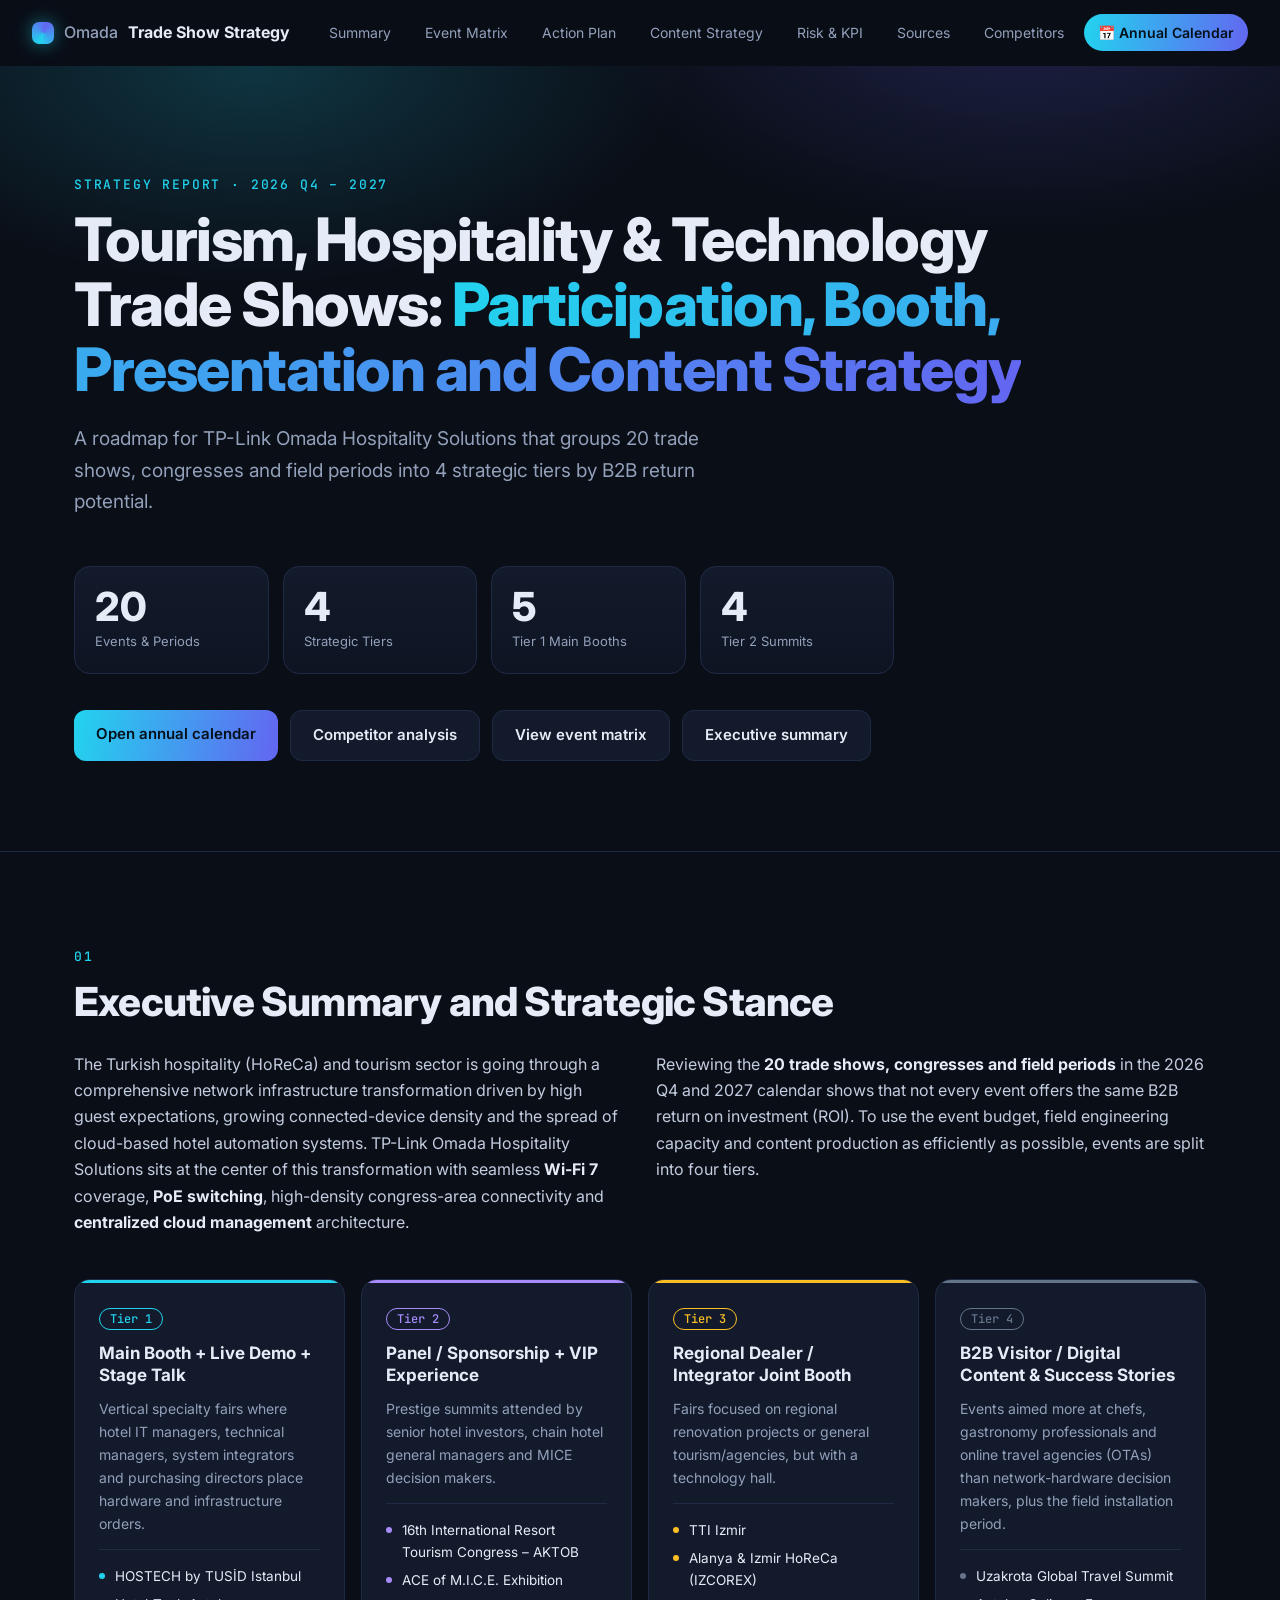
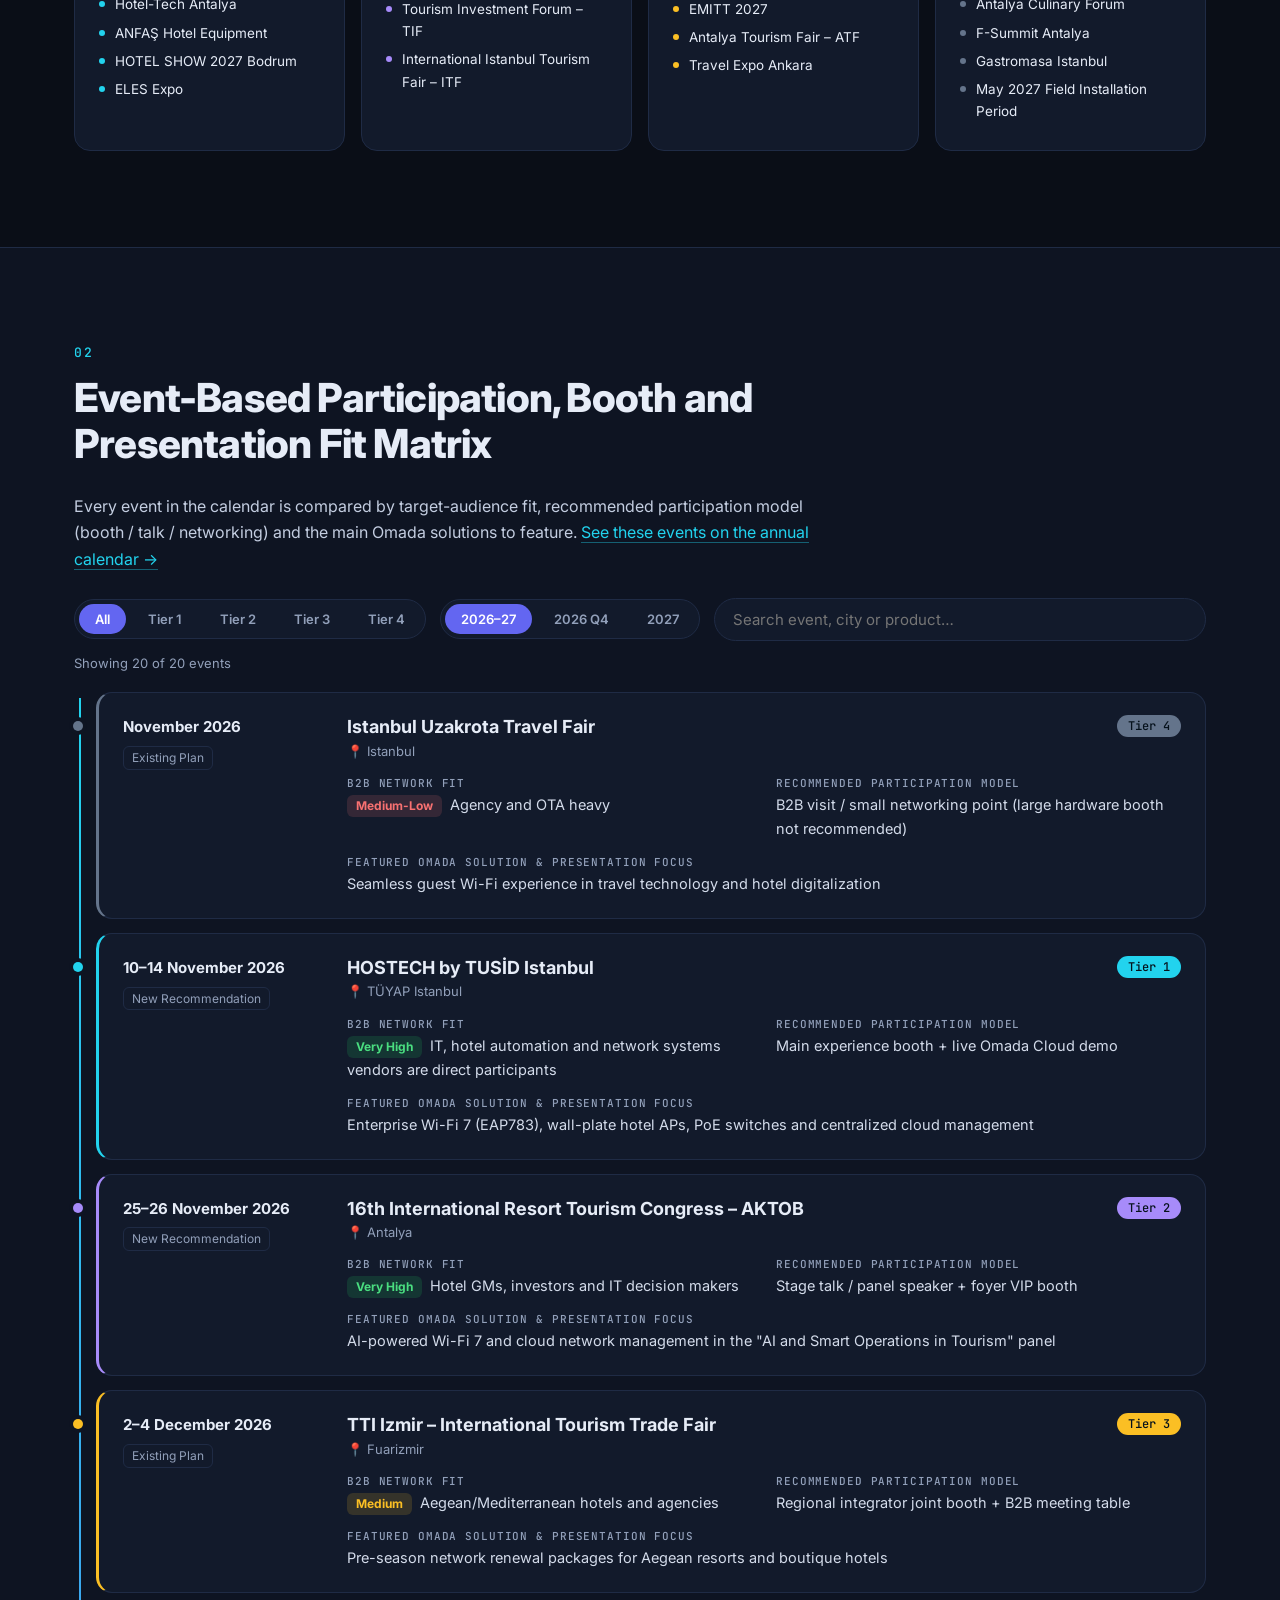
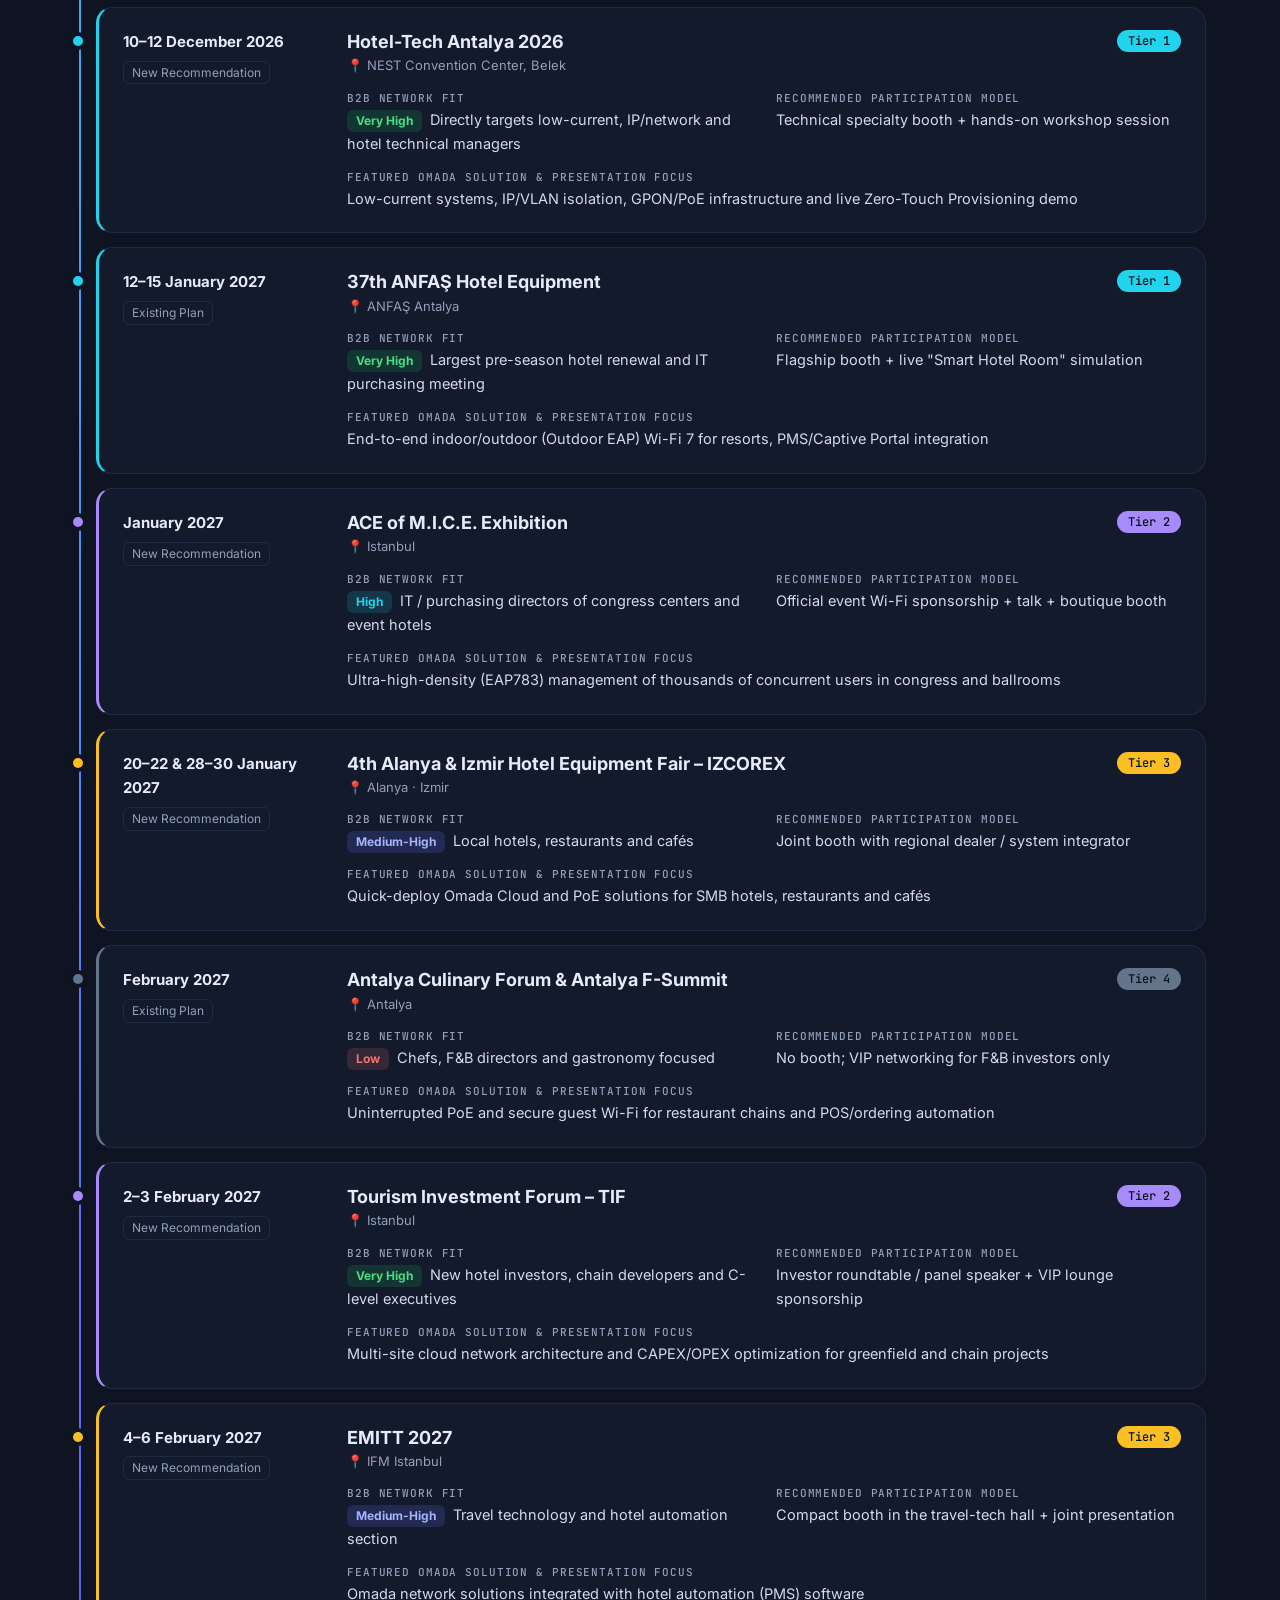
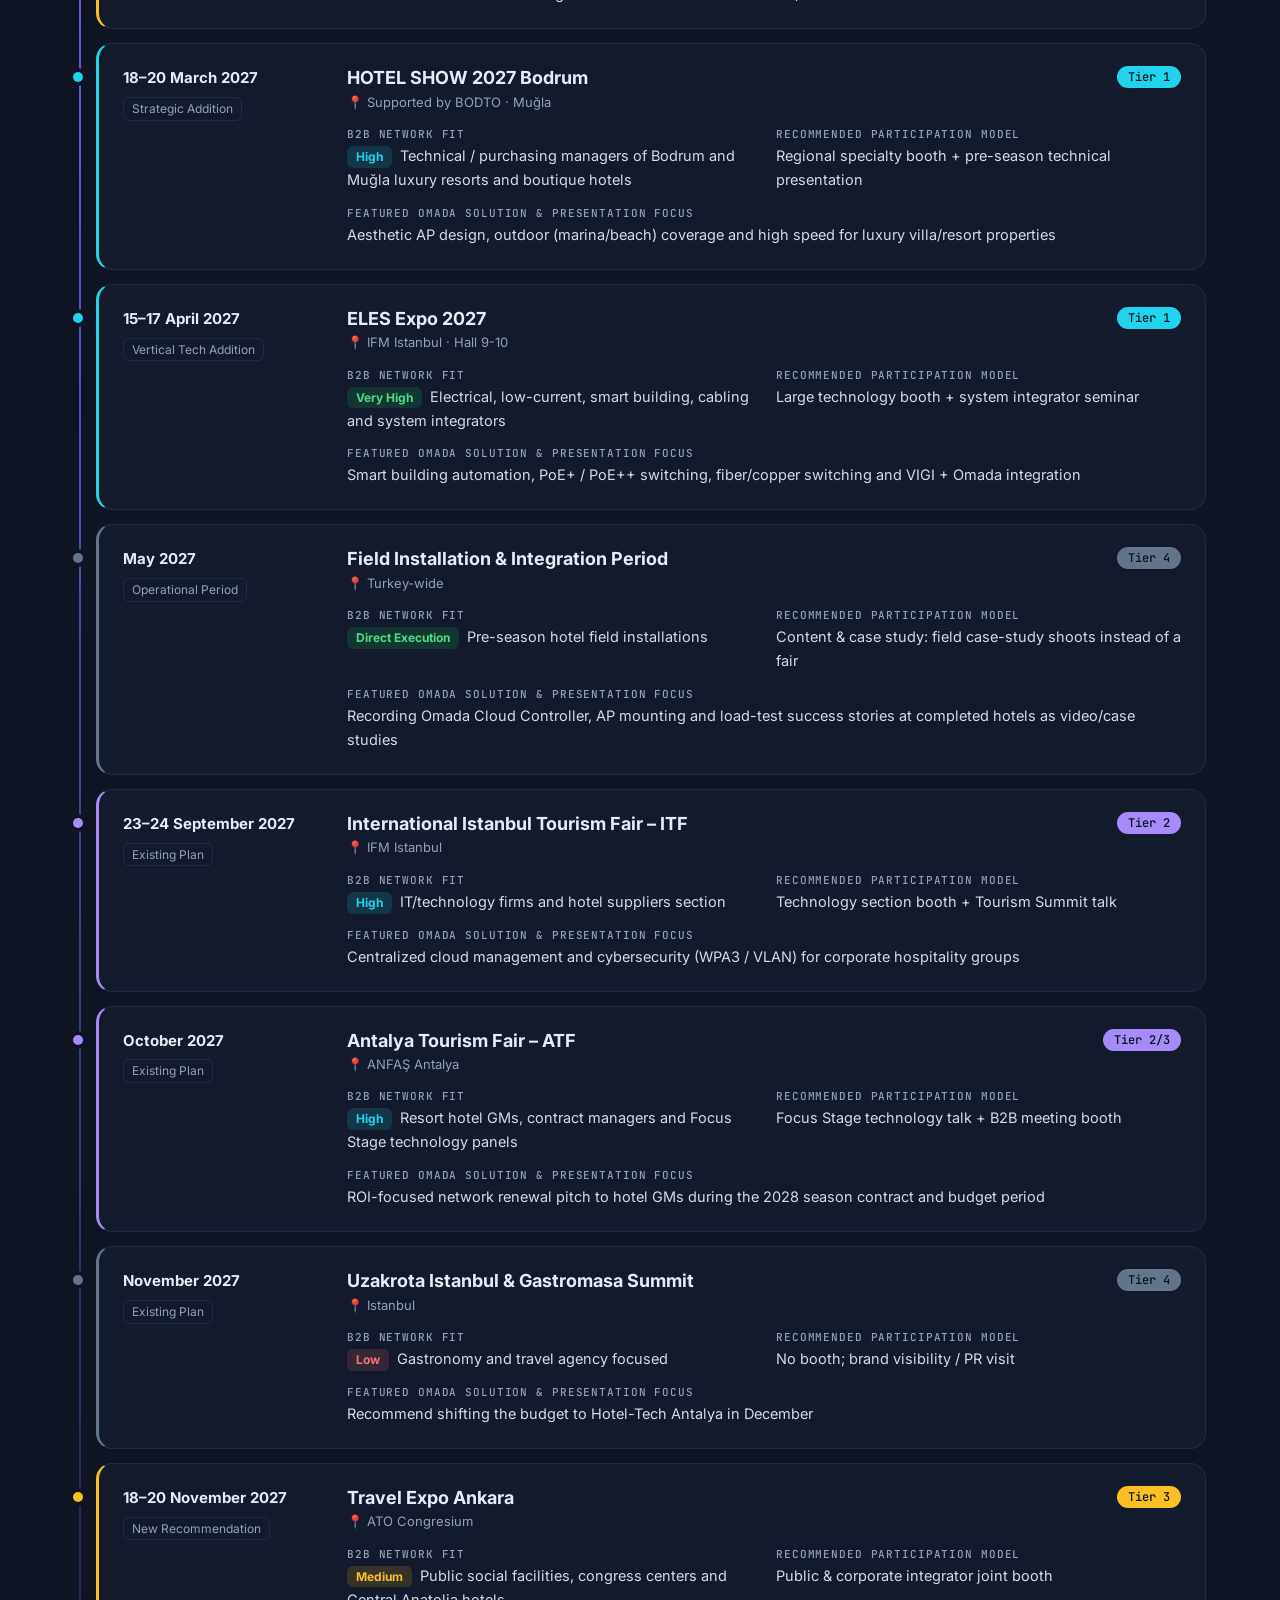
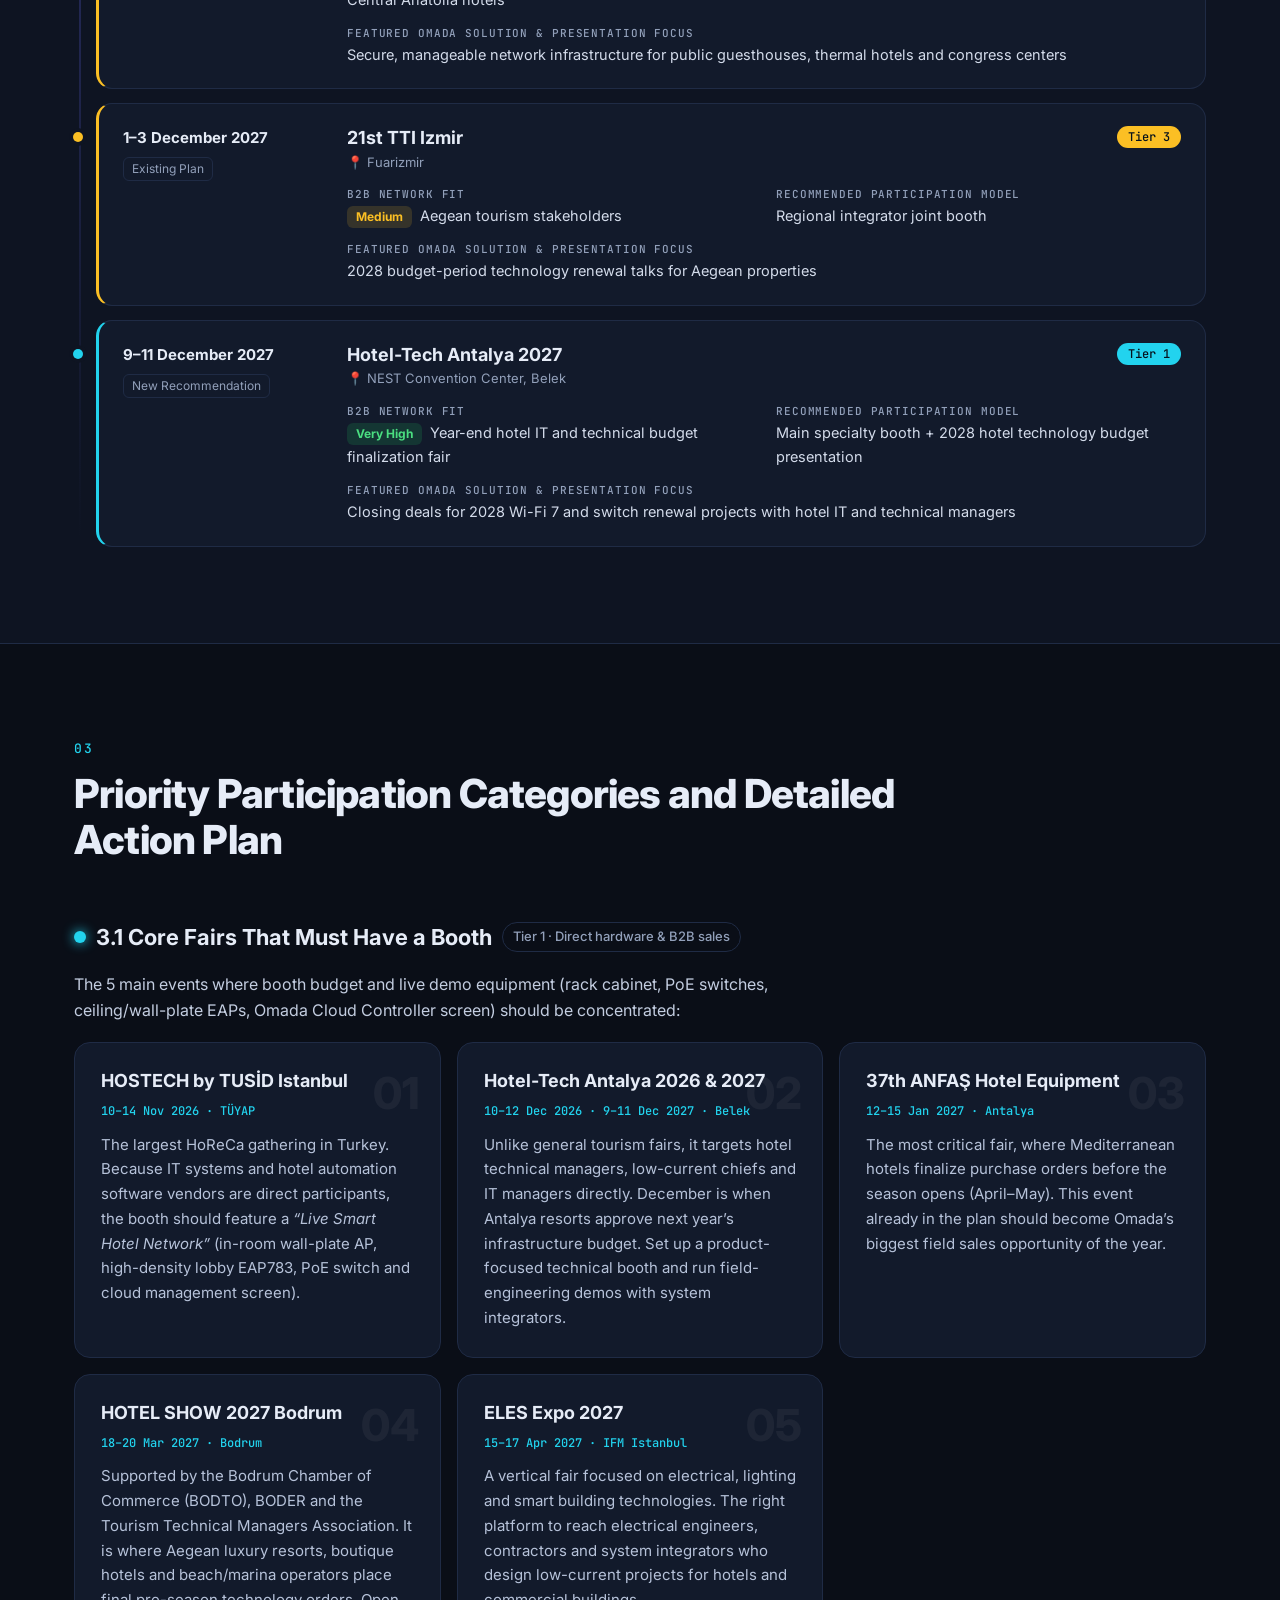
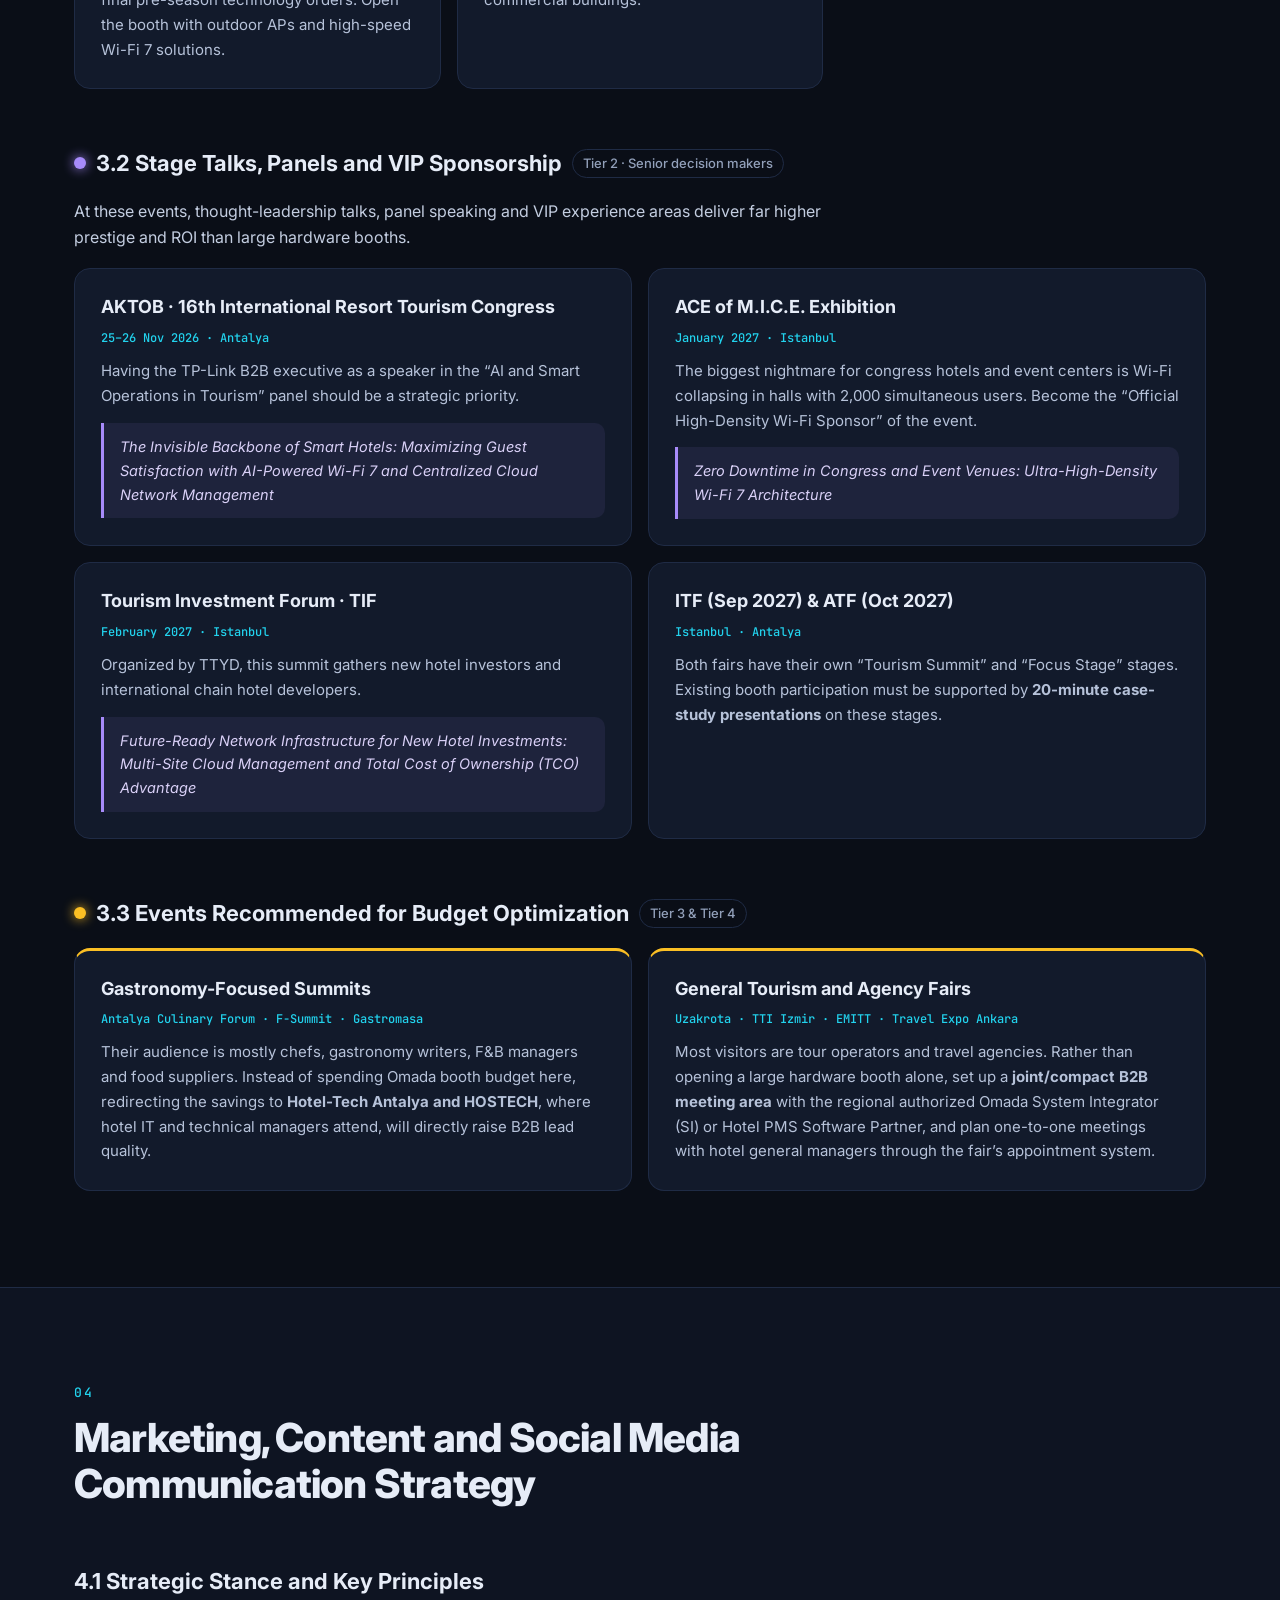
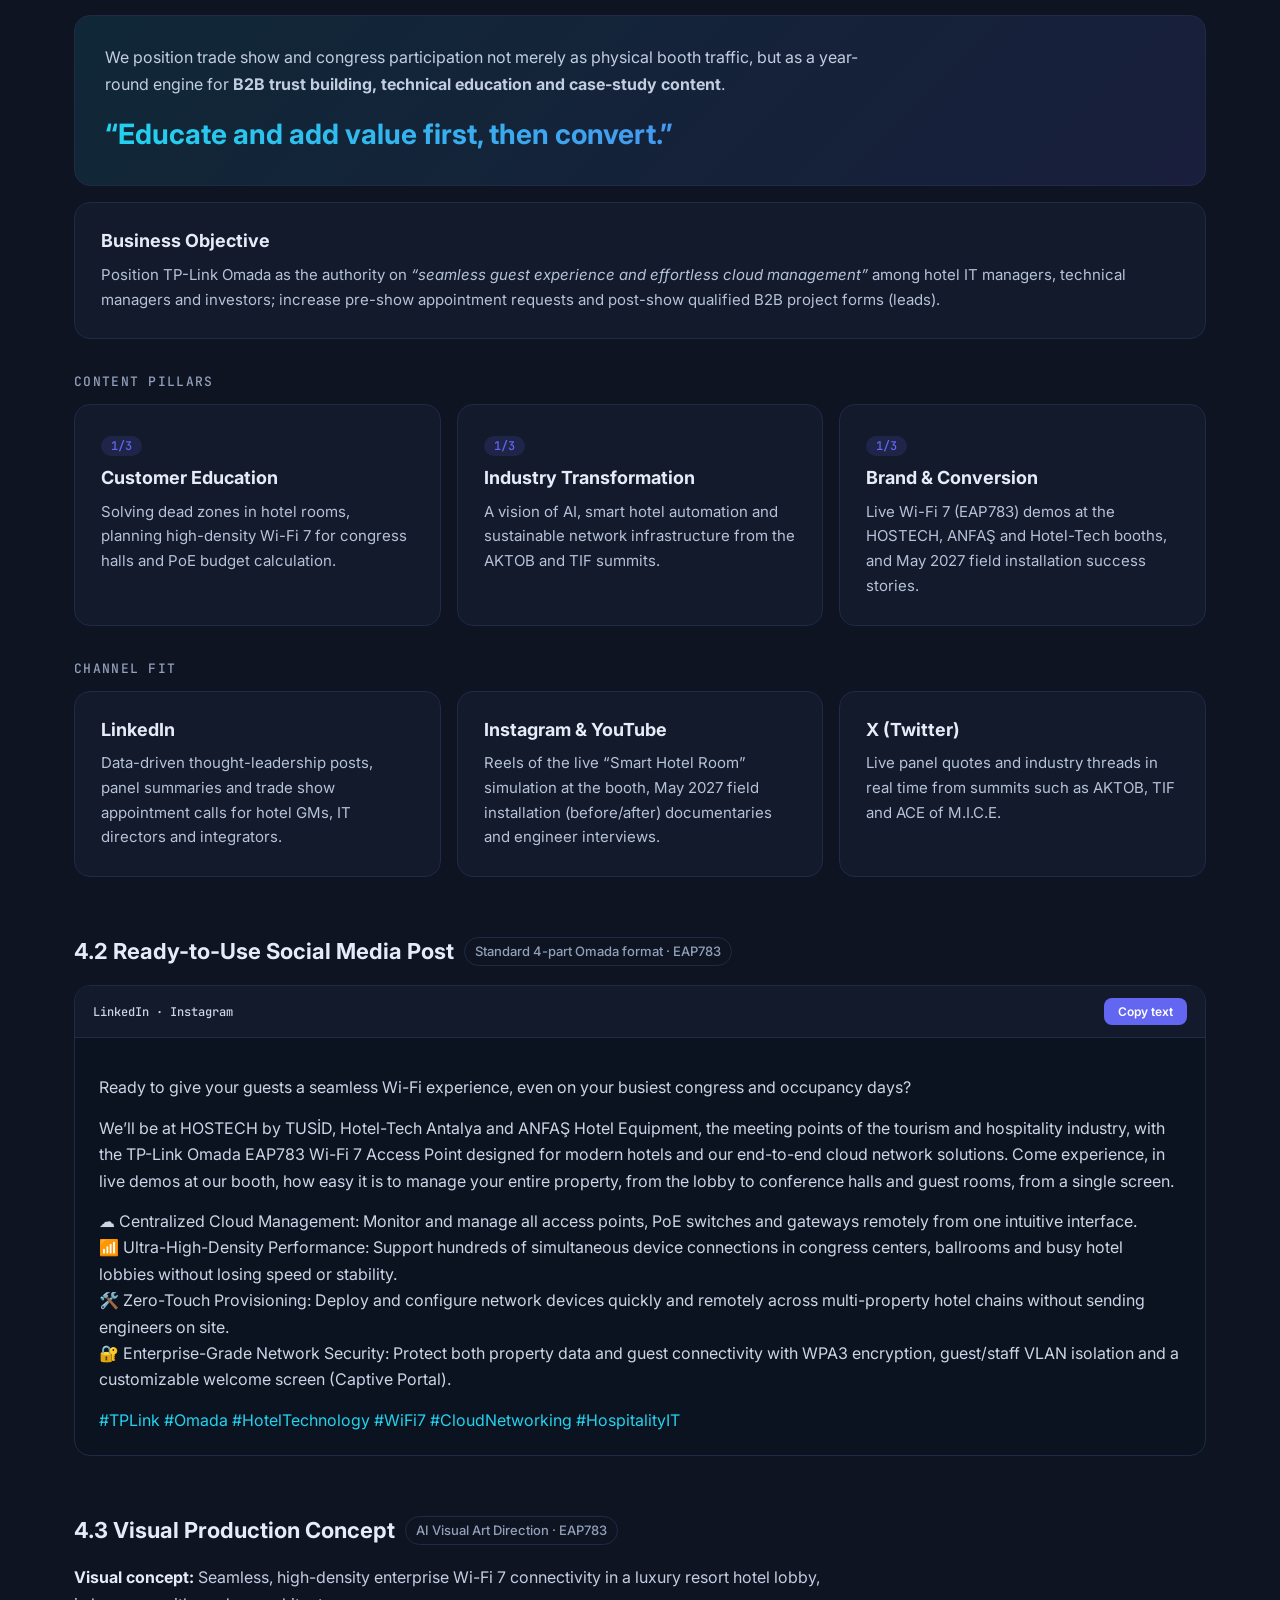
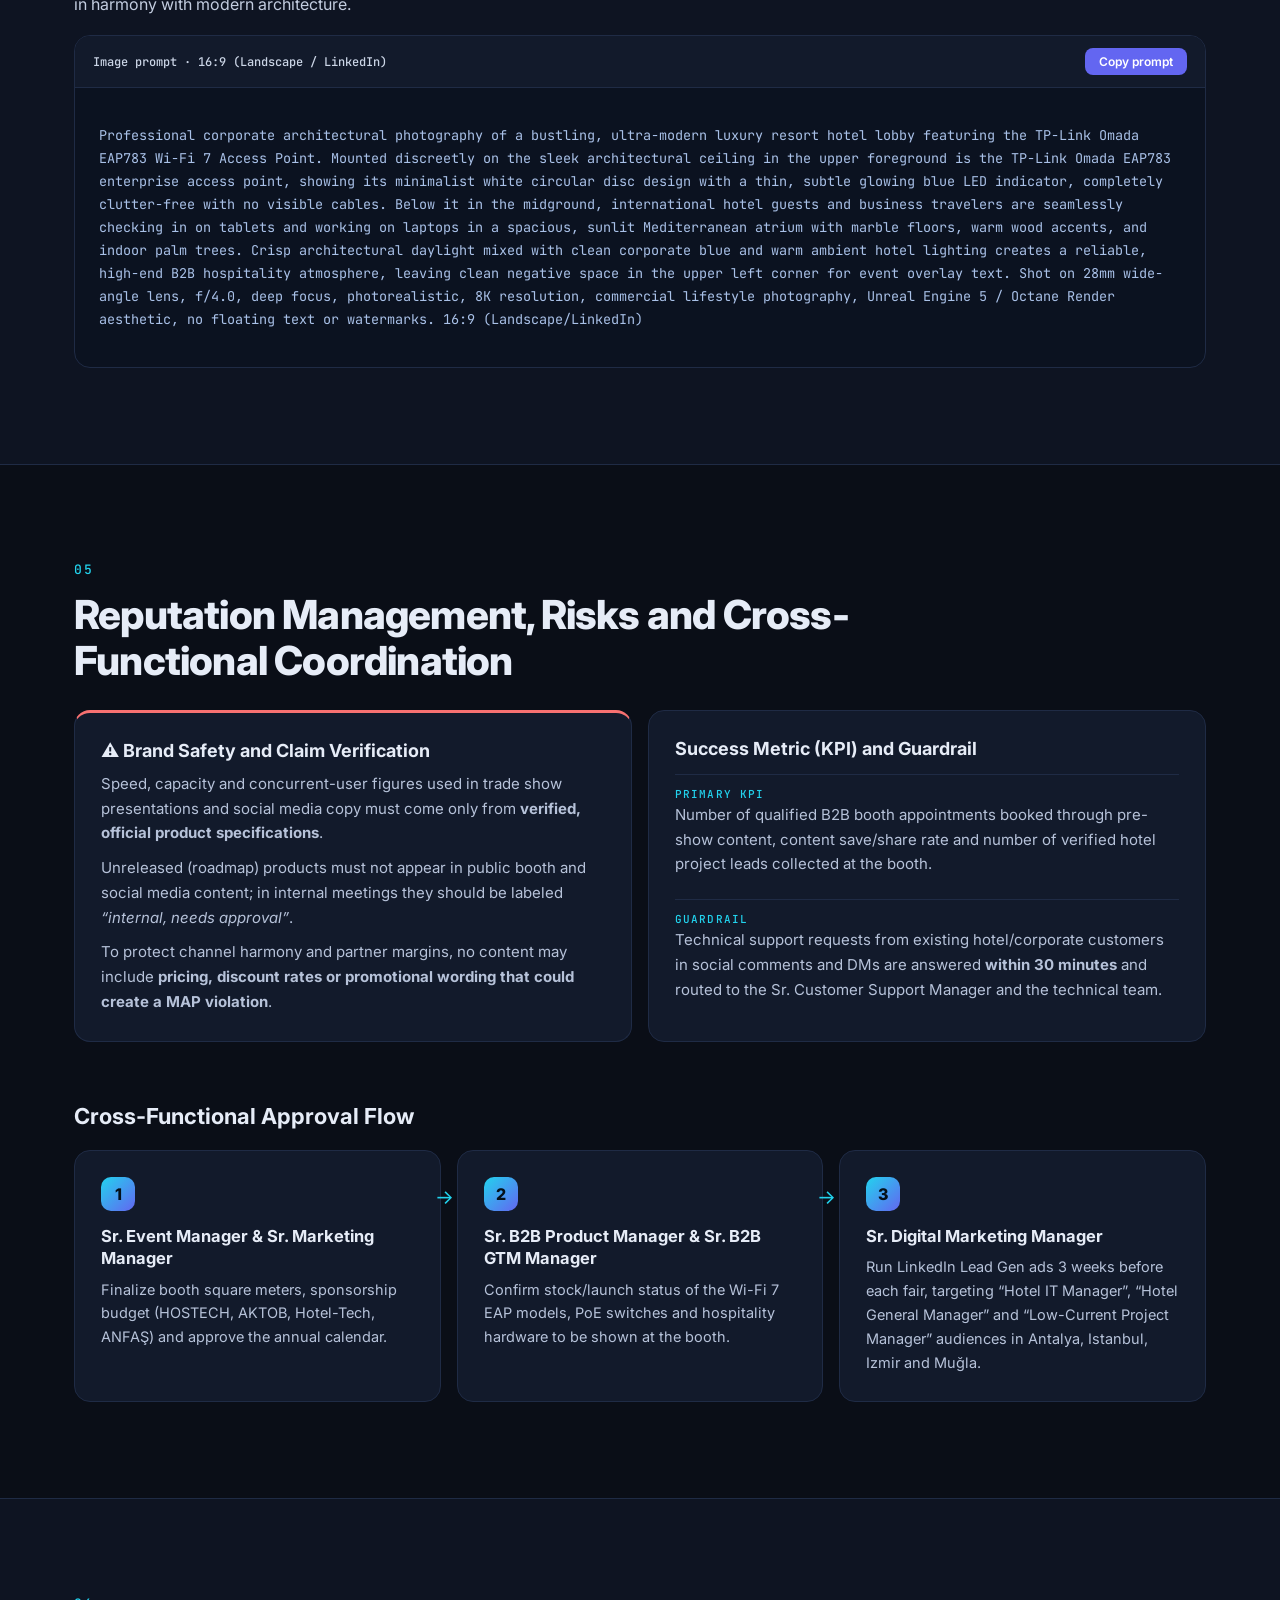
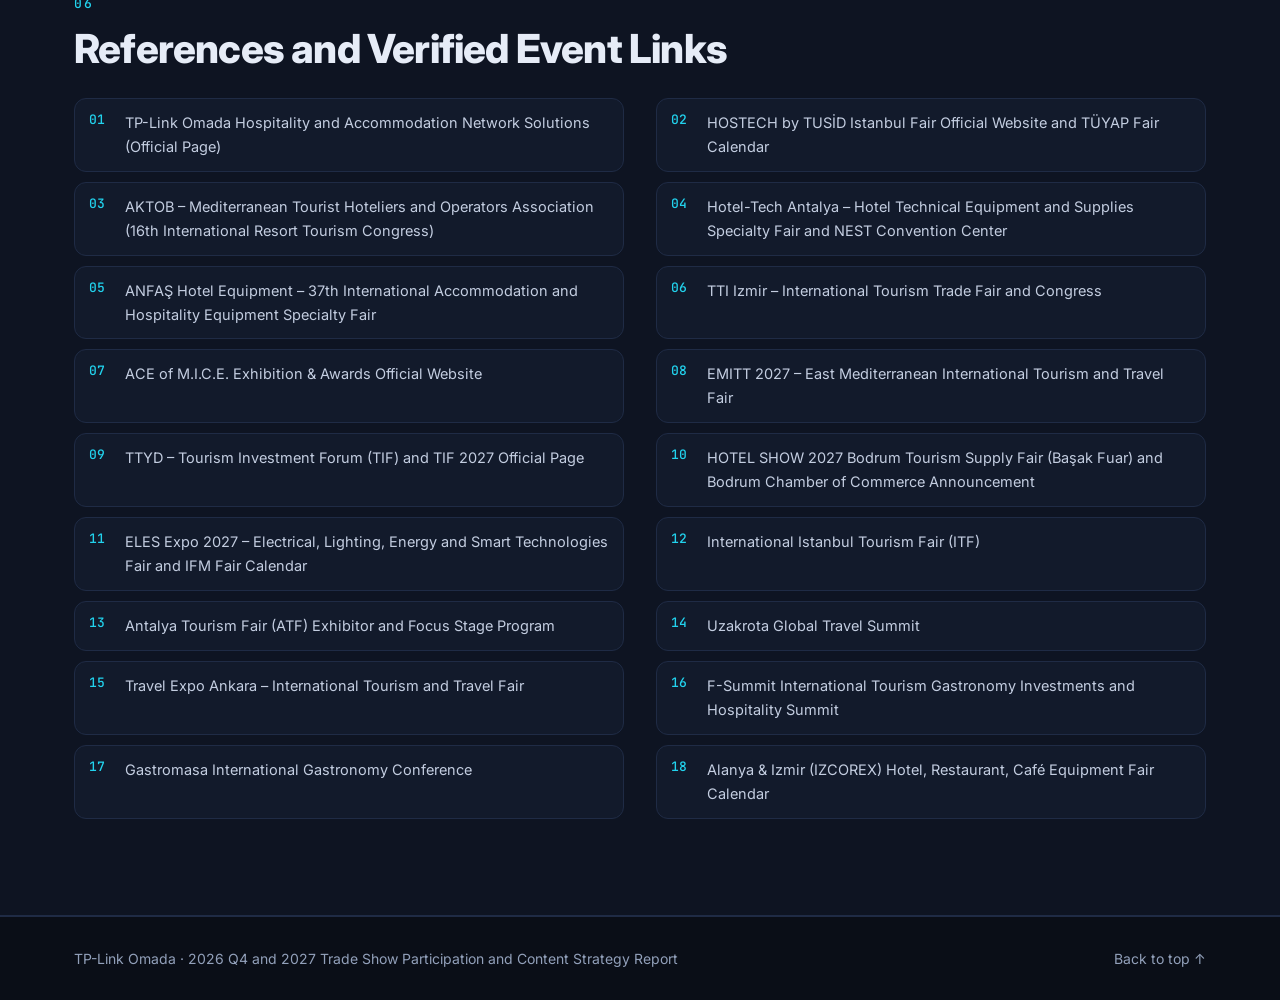
==== commit aa7d57d5: "Add competitor and ecosystem analysis page, mark site noindex Co-Authored-By: Claude Sonnet 5.5 <nor" ====
--- a/index.html
+++ b/index.html
@@ -5,6 +5,7 @@
 <meta name="viewport" content="width=device-width, initial-scale=1">
 <title>TP-Link Omada | Trade Show Strategy Report 2026 Q4 – 2027</title>
 <meta name="description" content="TP-Link Omada 2026 Q4 and 2027 tourism, hospitality and technology trade show participation, booth, presentation and content strategy report.">
+<meta name="robots" content="noindex, nofollow">
 <meta name="theme-color" content="#0a0e17">
 <link rel="icon" href="data:image/svg+xml,<svg xmlns='http://www.w3.org/2000/svg' viewBox='0 0 32 32'><rect width='32' height='32' rx='8' fill='%2307111f'/><path d='M7 12a13 13 0 0 1 18 0M10 16a8 8 0 0 1 12 0M13 20a3 3 0 0 1 6 0' stroke='%2322d3ee' stroke-width='2.4' fill='none' stroke-linecap='round'/><circle cx='16' cy='24' r='1.8' fill='%2322d3ee'/></svg>">
 <link rel="preconnect" href="https://fonts.googleapis.com">
@@ -25,6 +26,7 @@
     <a href="#content">Content Strategy</a>
     <a href="#risk">Risk &amp; KPI</a>
     <a href="#sources">Sources</a>
+    <a href="competitors.html">Competitors</a>
     <a href="calendar.html" class="nav-cal">📅 Annual Calendar</a>
   </nav>
 </header>
@@ -44,6 +46,7 @@
     </div>
     <div class="cta">
       <a class="btn primary" href="calendar.html">Open annual calendar</a>
+      <a class="btn" href="competitors.html">Competitor analysis</a>
       <a class="btn" href="#matrix">View event matrix</a>
       <a class="btn" href="#summary">Executive summary</a>
     </div>
--- a/styles.css
+++ b/styles.css
@@ -204,3 +204,38 @@
 .modal-box dl{grid-template-columns:1fr;margin-top:18px}
 .modal-x{position:absolute;right:16px;top:14px;width:34px;height:34px;border-radius:10px;border:1px solid var(--line);background:var(--panel2);color:var(--text);cursor:pointer}
 @media (max-width:720px){.months{grid-template-columns:1fr}.month{padding:18px}.hero.small{padding:56px 0 40px}}
+
+/* ---- competitors page ---- */
+nav a.active-link{color:var(--text);background:var(--panel)}
+.internal{background:rgba(248,113,113,.08);border:1px solid rgba(248,113,113,.35);color:#fecaca;border-radius:12px;padding:14px 18px;font-size:14.5px;margin-bottom:36px}
+.internal b{color:#fca5a5}
+.tier.g1{--c:#f87171}.tier.g2{--c:var(--t1)}.tier.g3{--c:var(--t3)}.tier.g4{--c:#4ade80}
+.h2s{font:500 13px 'JetBrains Mono',monospace;color:var(--muted);margin-left:8px}
+.comp-list{display:grid;gap:14px}
+.comp{background:var(--panel);border:1px solid var(--line);border-left:3px solid var(--c);border-radius:var(--r);padding:22px 24px}
+.comp-head{display:flex;justify-content:space-between;gap:16px;flex-wrap:wrap;margin-bottom:14px}
+.comp-head h4{font-size:18px}
+.comp-tags{display:flex;gap:8px;flex-wrap:wrap;align-items:flex-start}
+.int{font:600 12px Inter;padding:3px 11px;border-radius:999px}
+.int.vh{background:rgba(248,113,113,.18);color:#fca5a5}.int.h{background:rgba(251,146,60,.18);color:#fdba74}.int.mh{background:rgba(251,191,36,.16);color:#fcd34d}.int.m{background:rgba(250,204,21,.12);color:#fde68a}.int.l,.int.vl{background:rgba(100,116,139,.2);color:#cbd5e1}
+.comp-grid{display:grid;grid-template-columns:1fr 1fr;gap:18px 28px;margin-bottom:12px}
+.comp-grid dt{display:block}
+.pills{display:flex;flex-wrap:wrap;gap:6px;margin:6px 0 12px}
+.pill{font-size:13px;padding:4px 11px;border-radius:8px;background:var(--panel2);border:1px solid var(--line);color:#d3dbea}
+.pills.rival .pill{background:rgba(248,113,113,.08);border-color:rgba(248,113,113,.28);color:#fecaca}
+.pill.ally{background:rgba(74,222,128,.08);border-color:rgba(74,222,128,.3);color:#bbf7d0}
+.form,.take{font-size:14.5px;color:#b6c2d9;margin-top:6px}
+.form b,.take b{color:var(--text)}
+.take{padding:10px 14px;border-left:3px solid var(--accent);background:rgba(34,211,238,.06);border-radius:0 10px 10px 0}
+.mx-wrap{overflow-x:auto;border:1px solid var(--line);border-radius:var(--r);background:var(--panel)}
+.mx{border-collapse:collapse;width:100%;min-width:760px;font-size:14px}
+.mx th,.mx td{padding:11px 12px;text-align:center;border-bottom:1px solid var(--line)}
+.mx thead th{font:500 11px 'JetBrains Mono',monospace;text-transform:uppercase;letter-spacing:.06em;color:var(--muted);background:var(--panel2)}
+.mx tbody th{text-align:left;font-weight:600;color:var(--text);white-space:nowrap}
+.mx tbody tr:hover{background:var(--panel2)}
+.mk{display:inline-block;width:14px;height:14px;border-radius:50%;vertical-align:middle}
+.mk.m1{background:#f87171;box-shadow:0 0 10px rgba(248,113,113,.5)}
+.mk.m2{border:2px solid #f87171}
+.eco{display:grid;gap:16px}
+.eco .card{margin:0}
+@media (max-width:1000px){.comp-grid{grid-template-columns:1fr}}
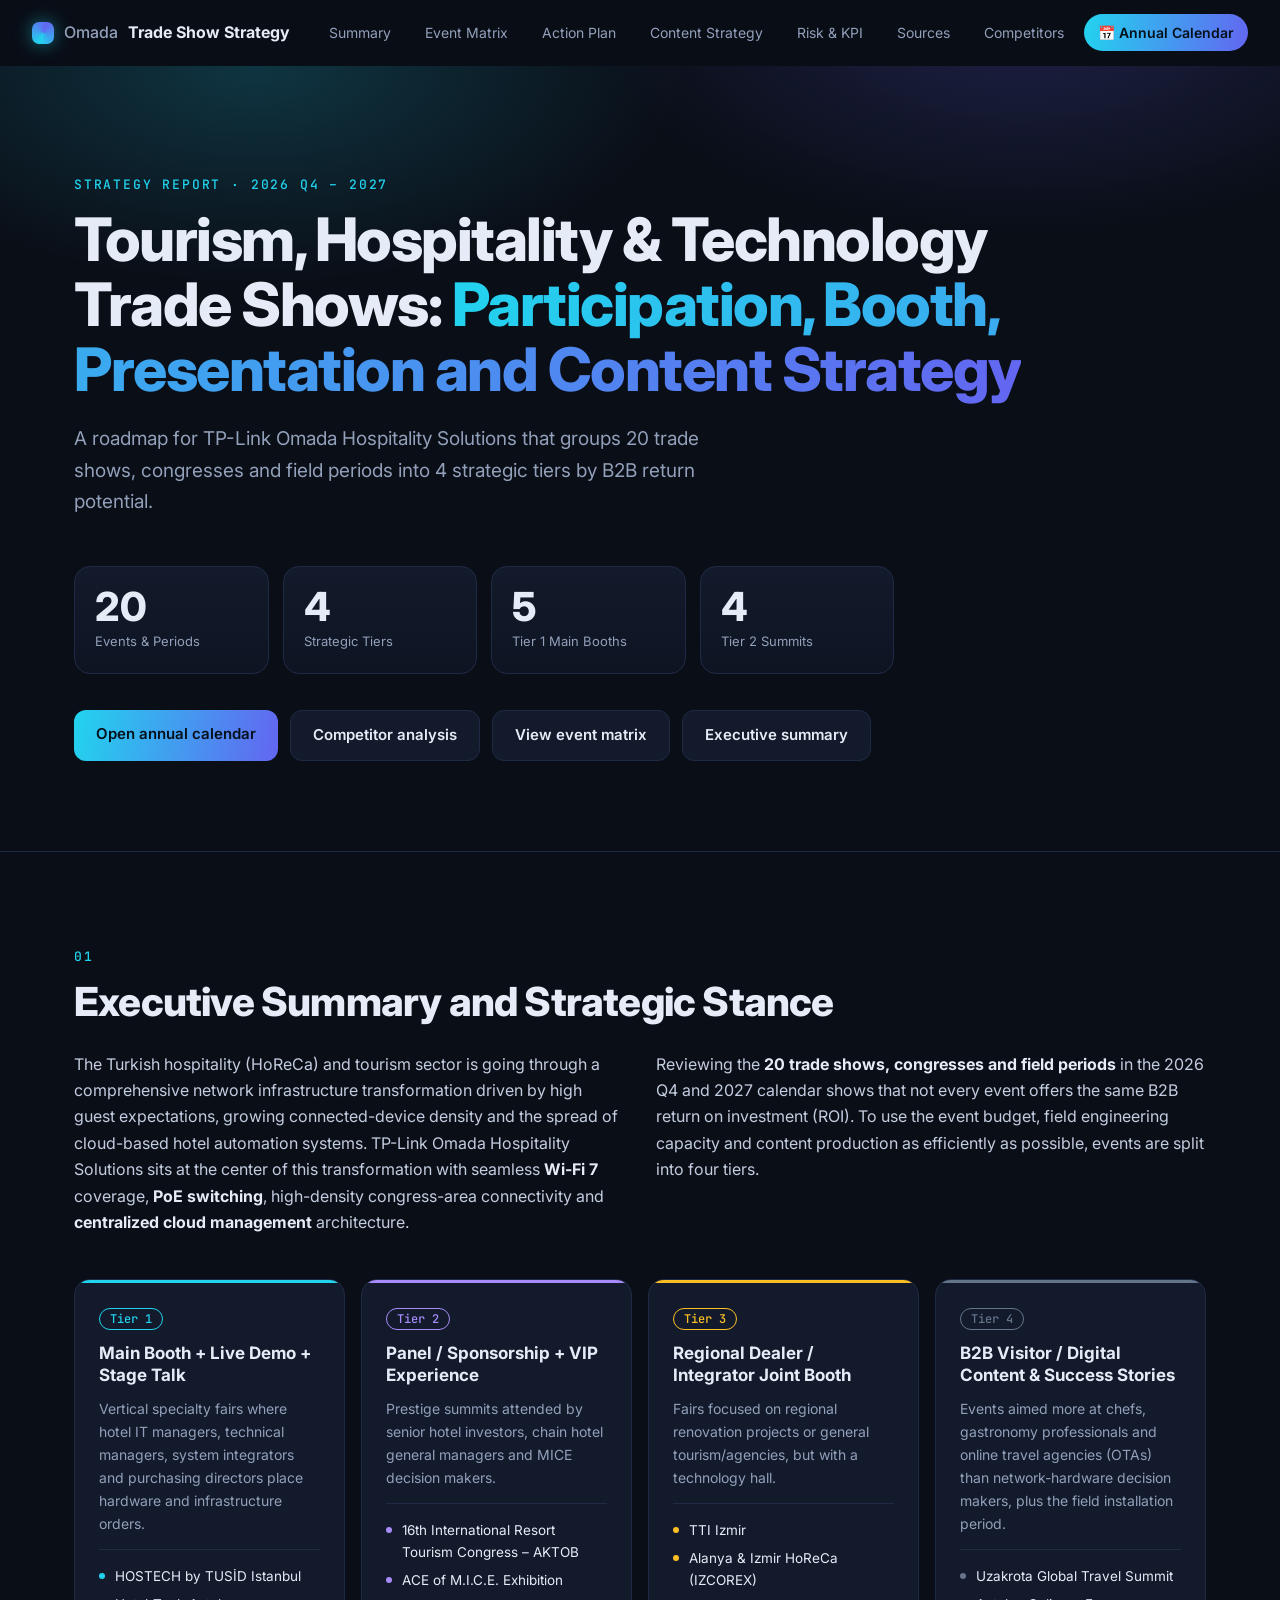
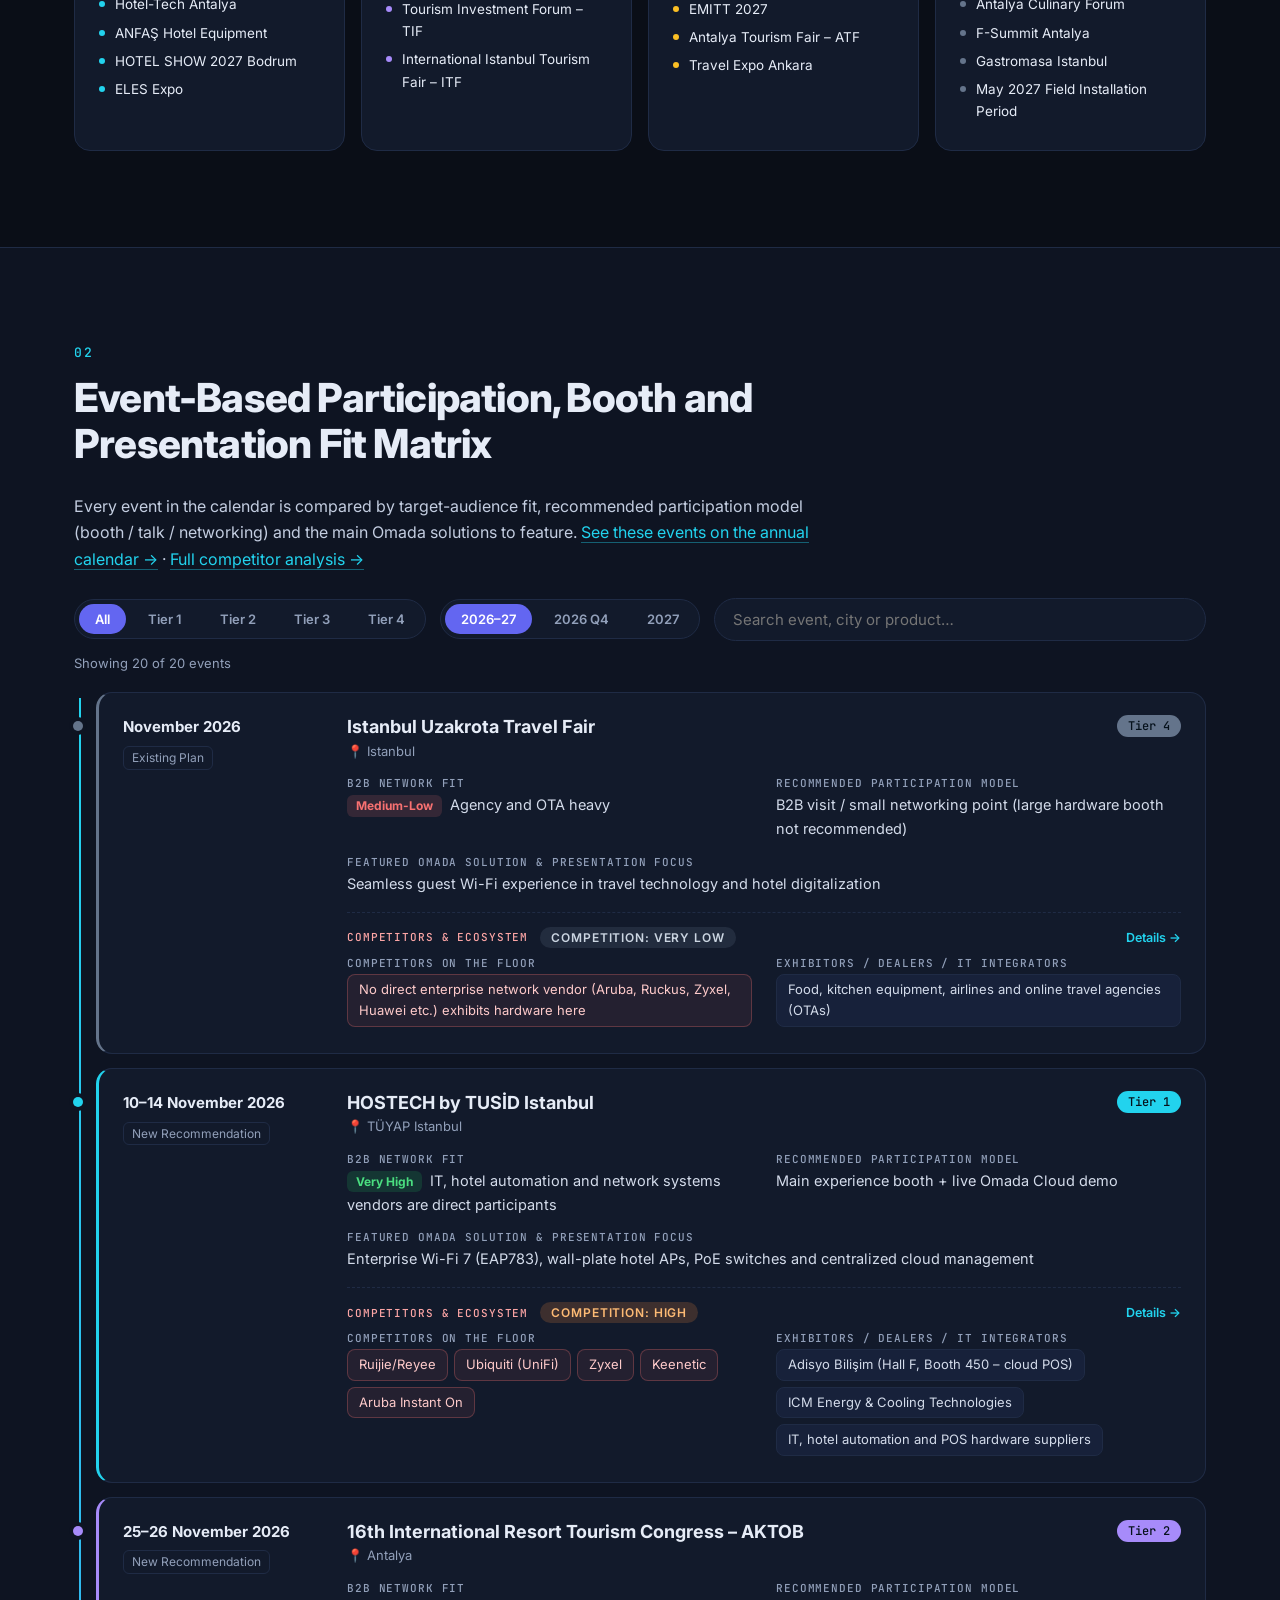
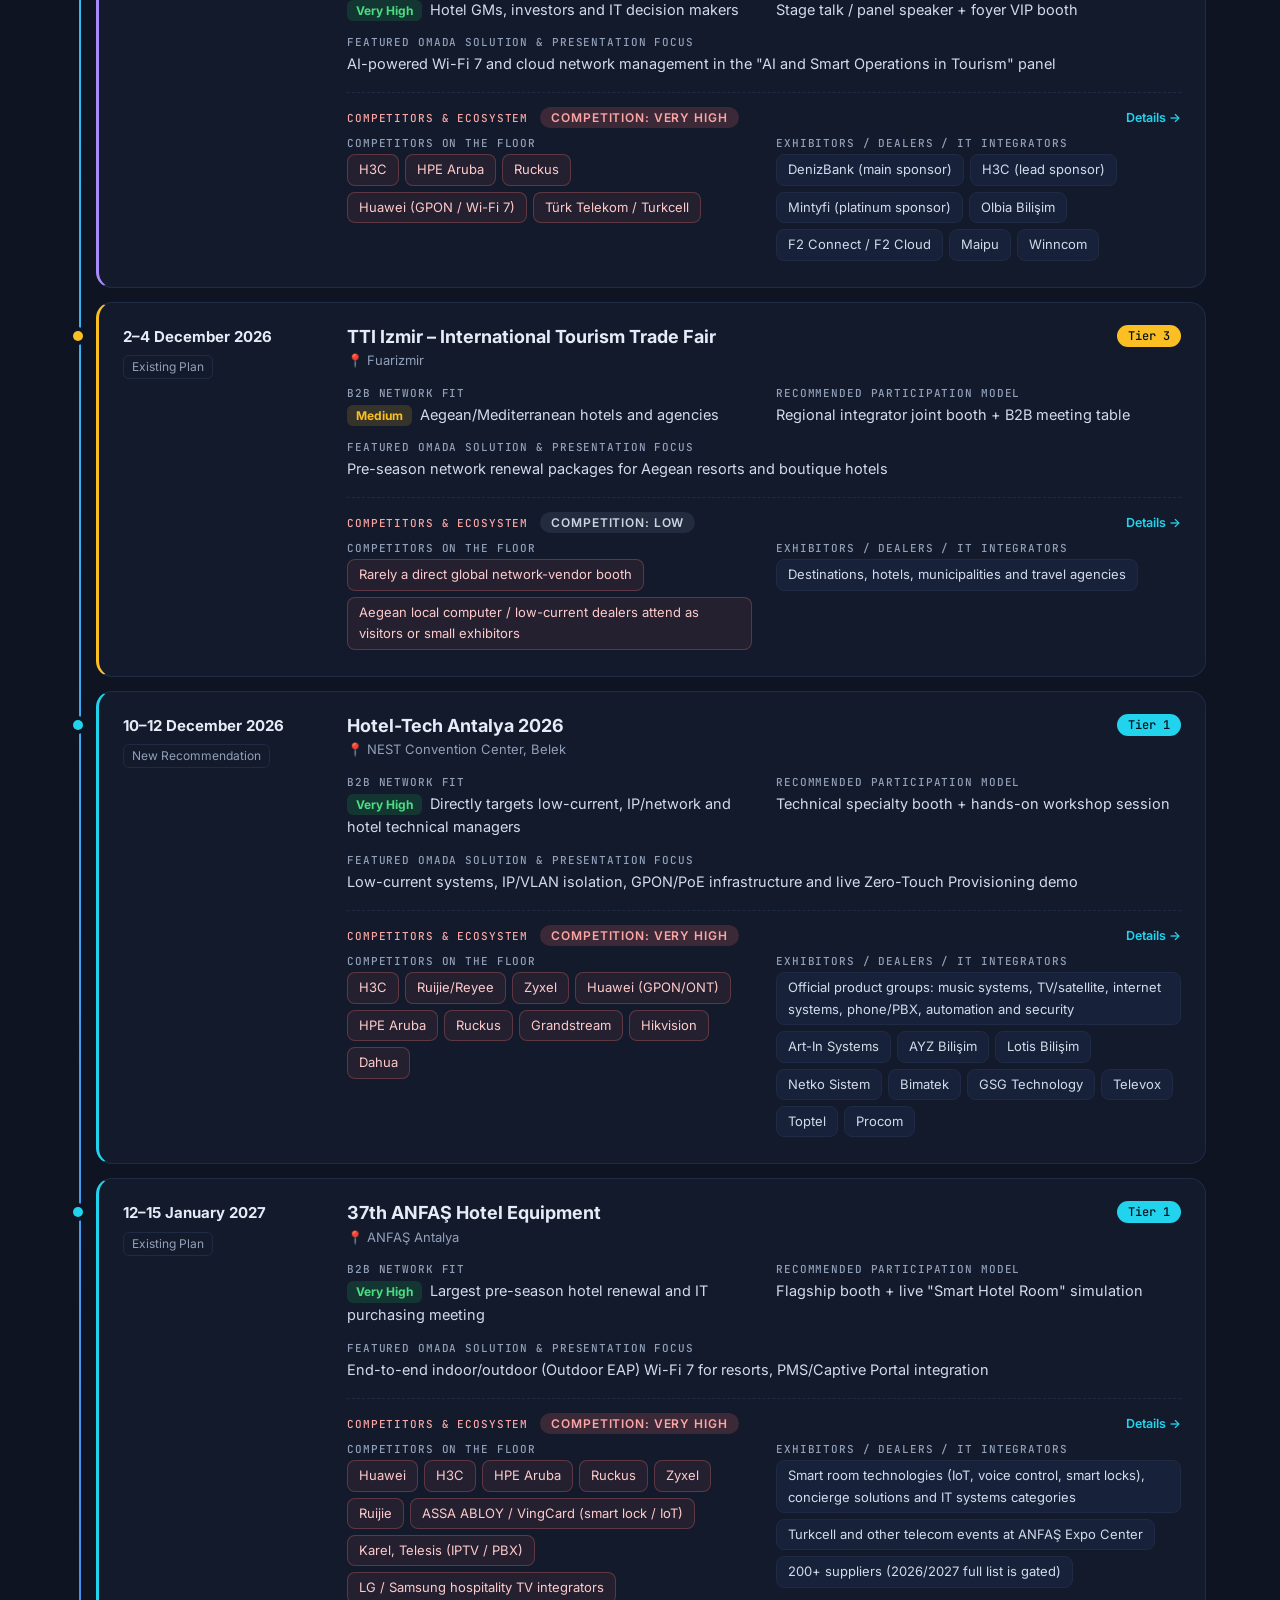
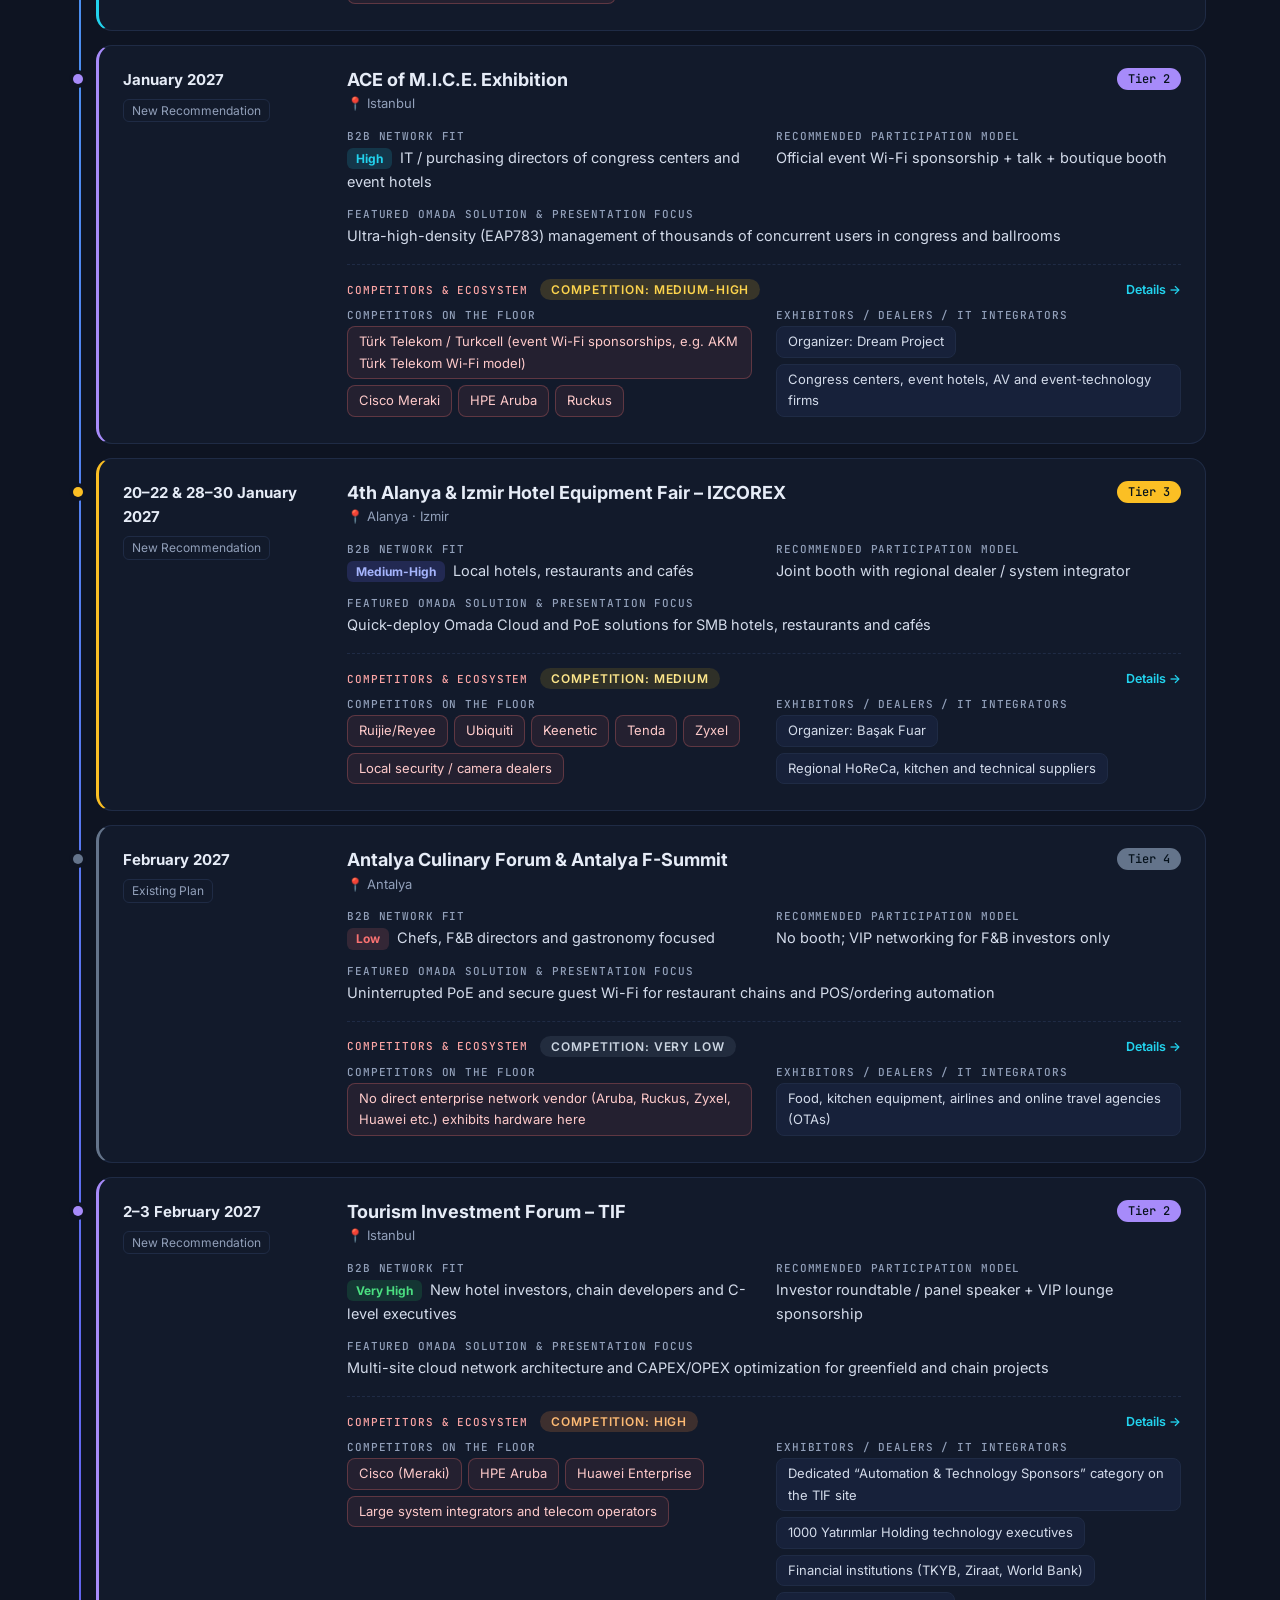
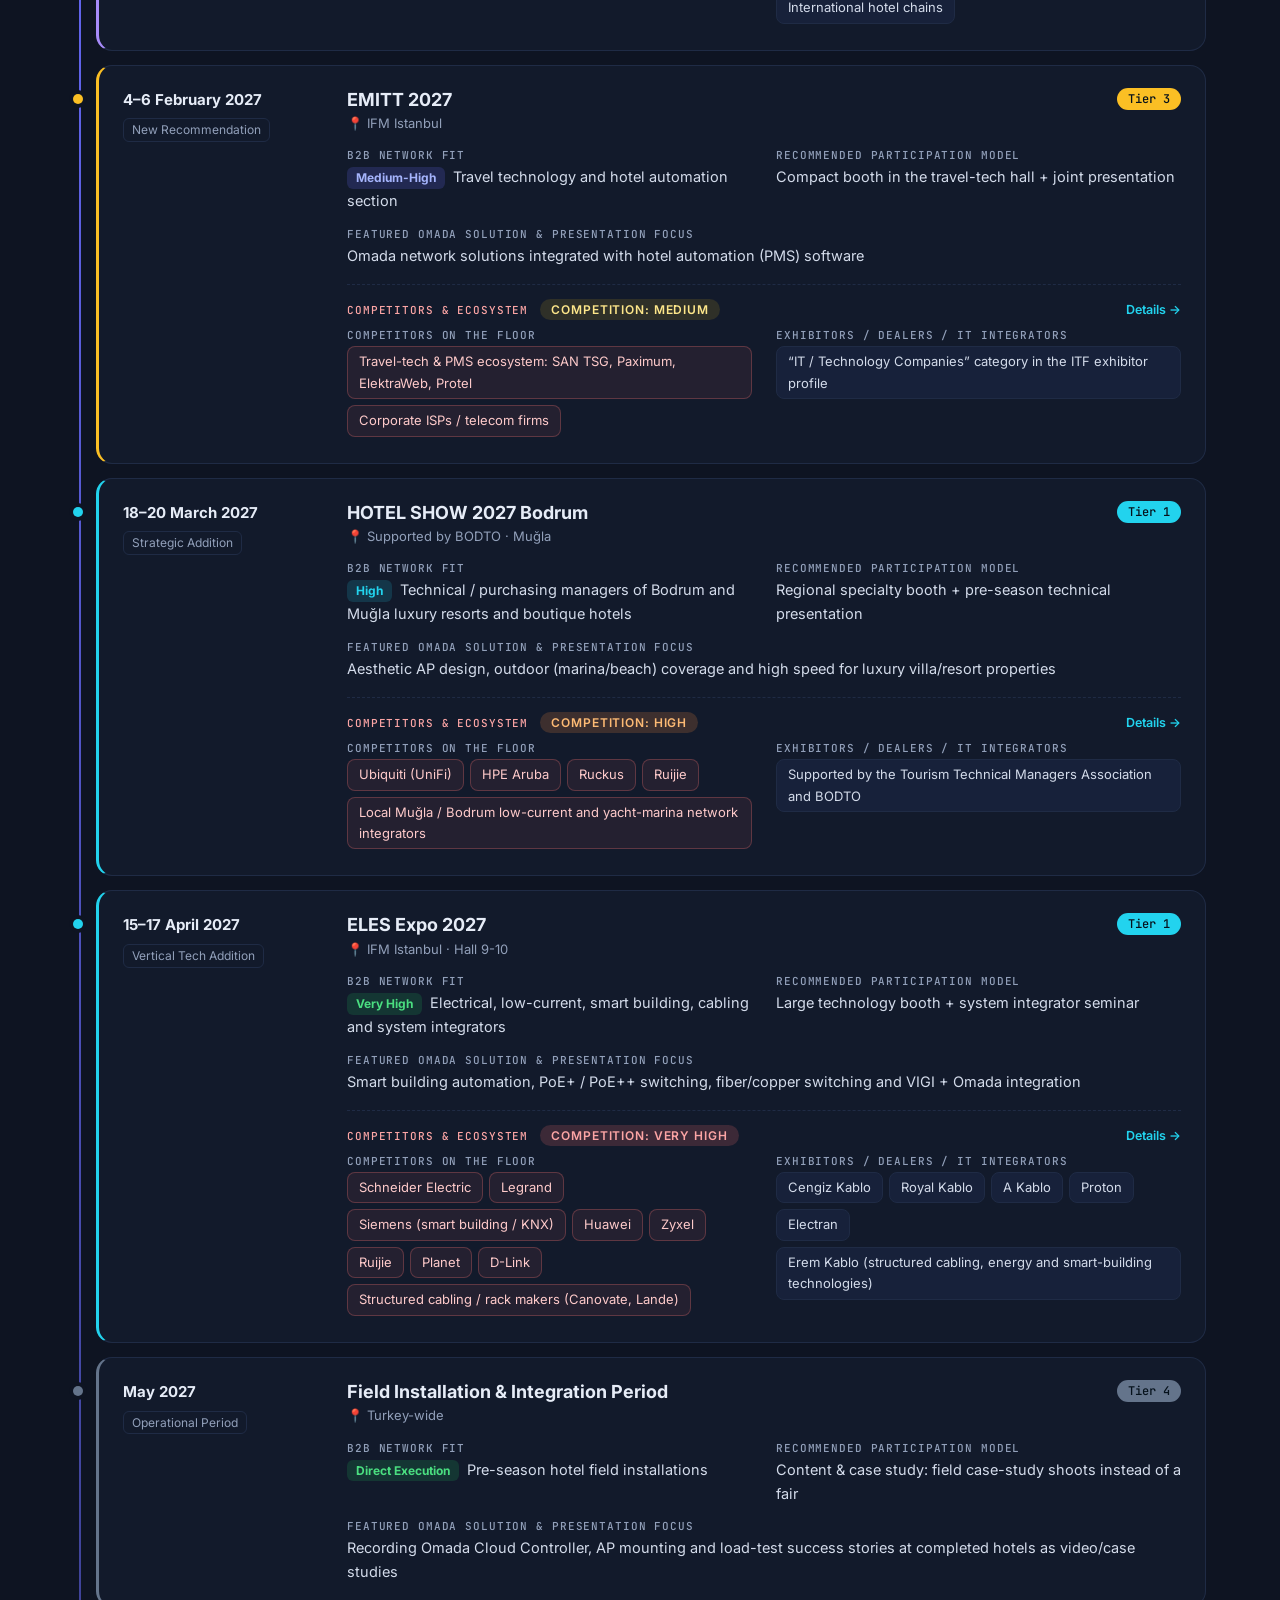
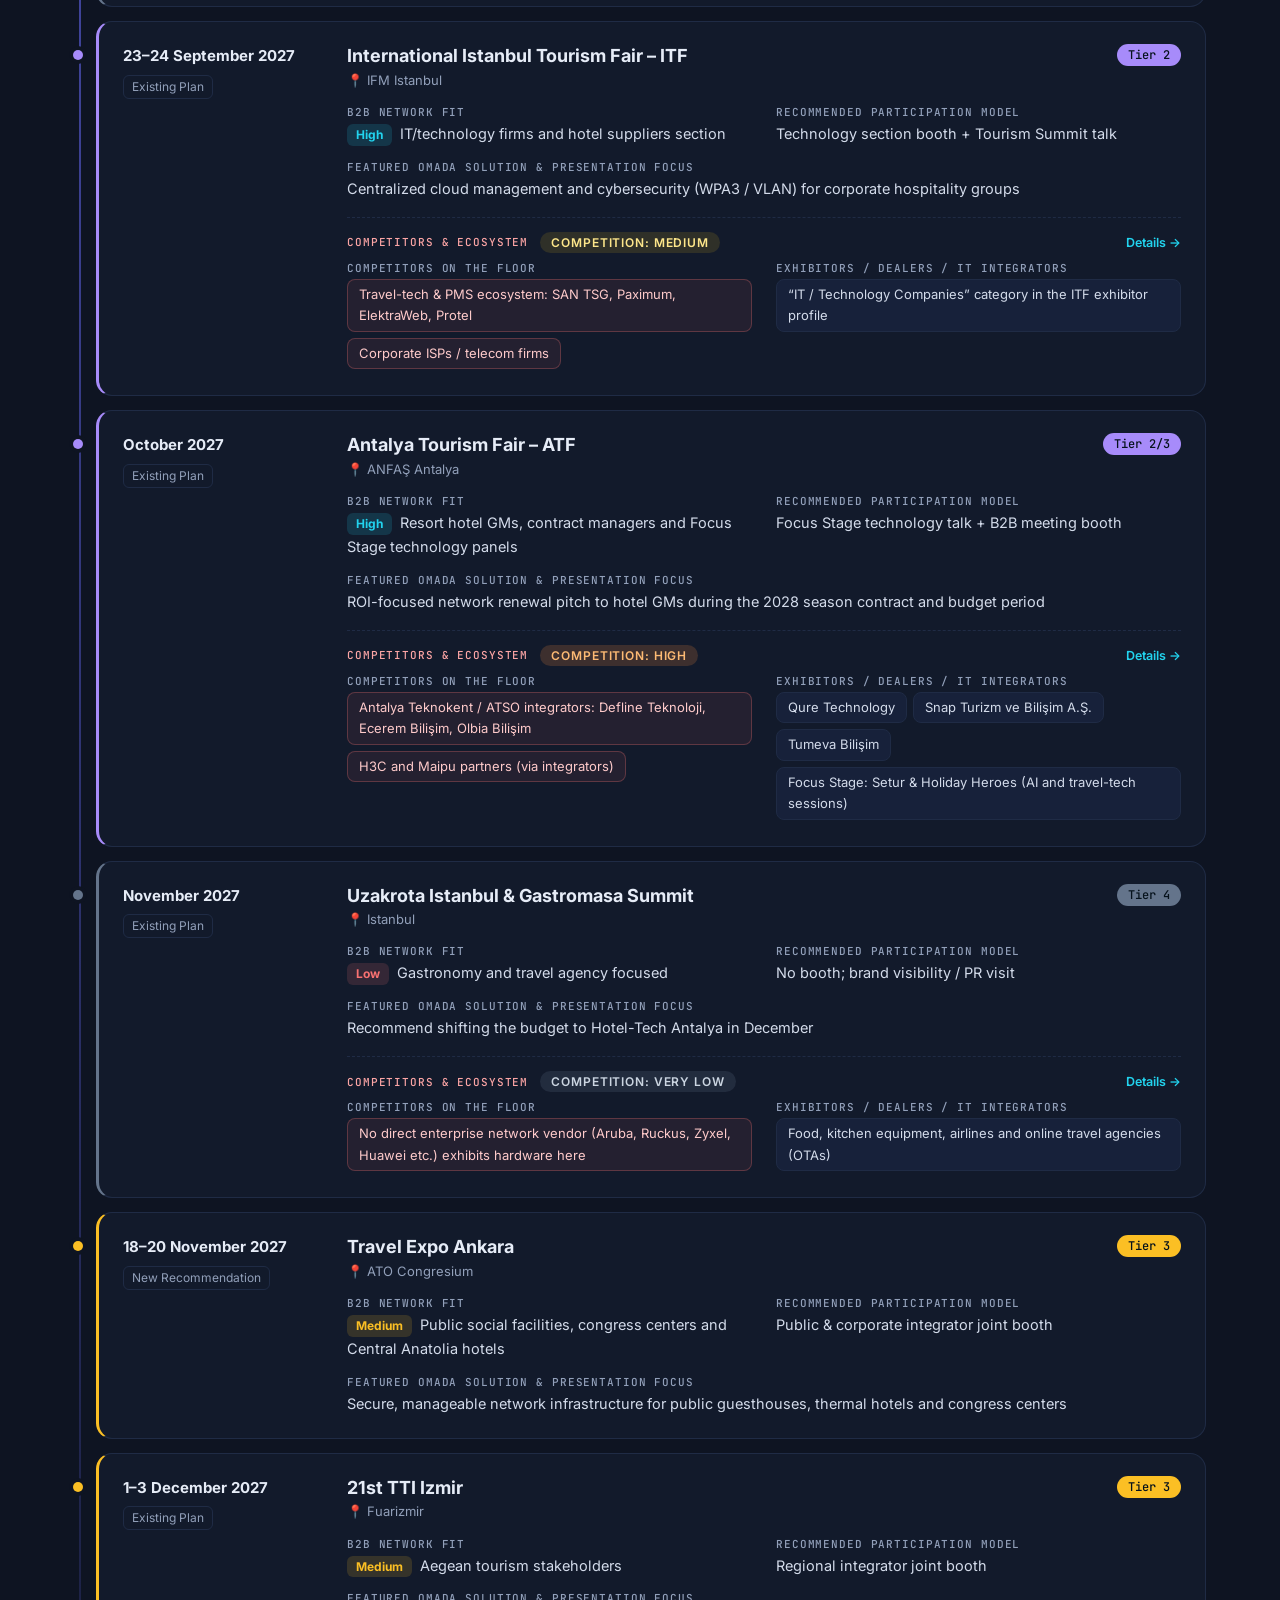
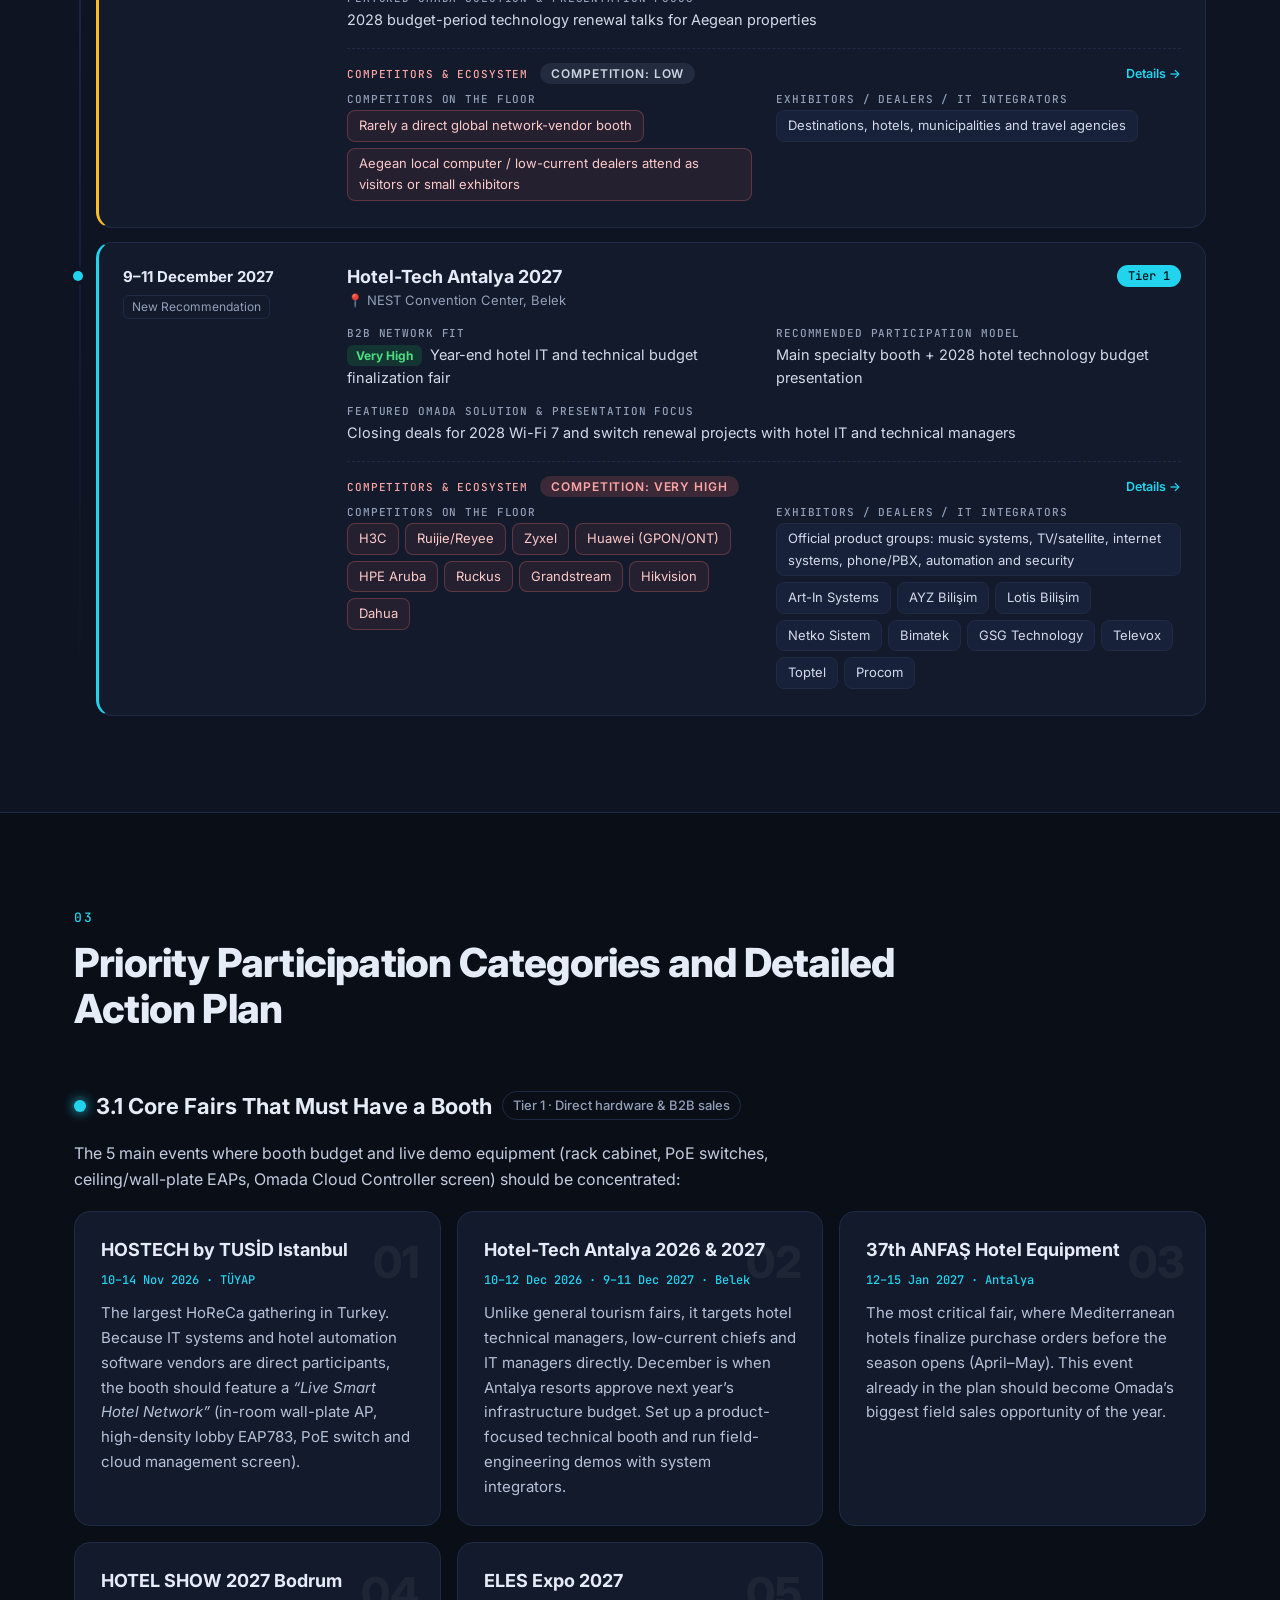
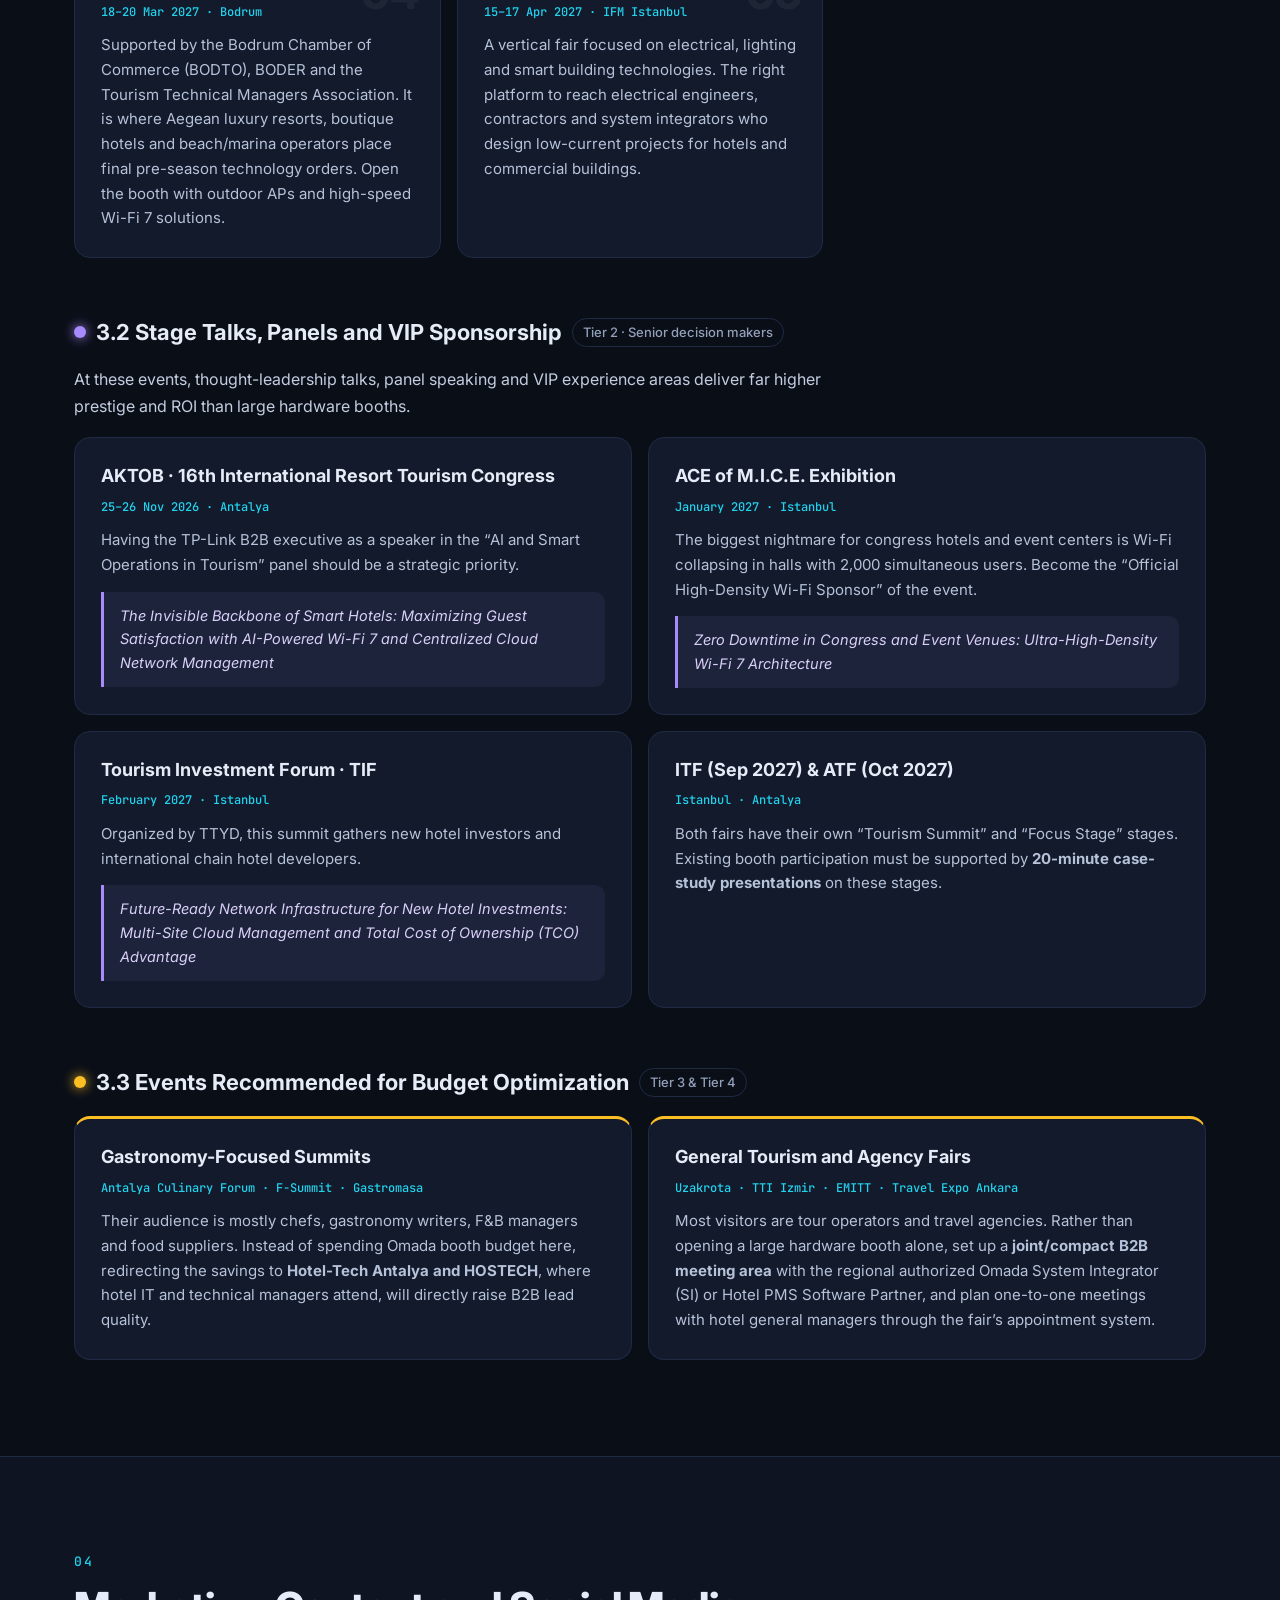
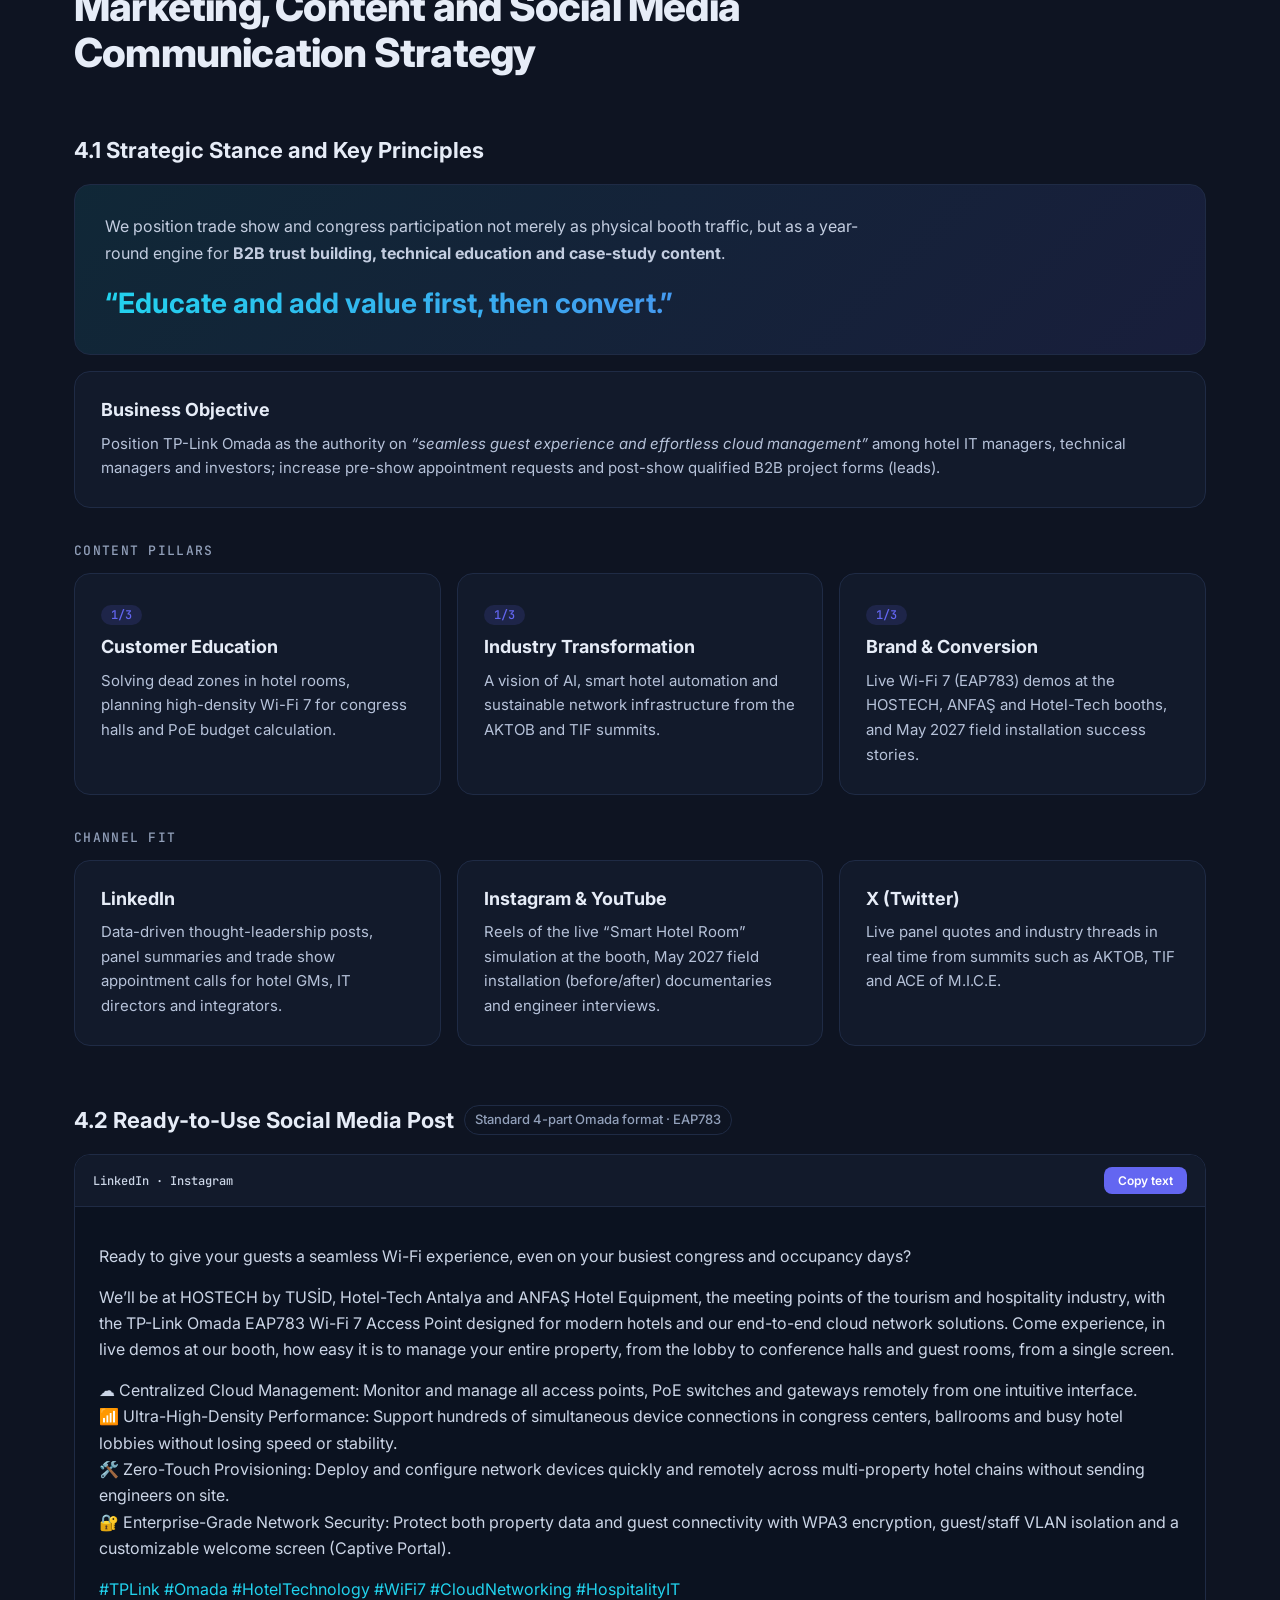
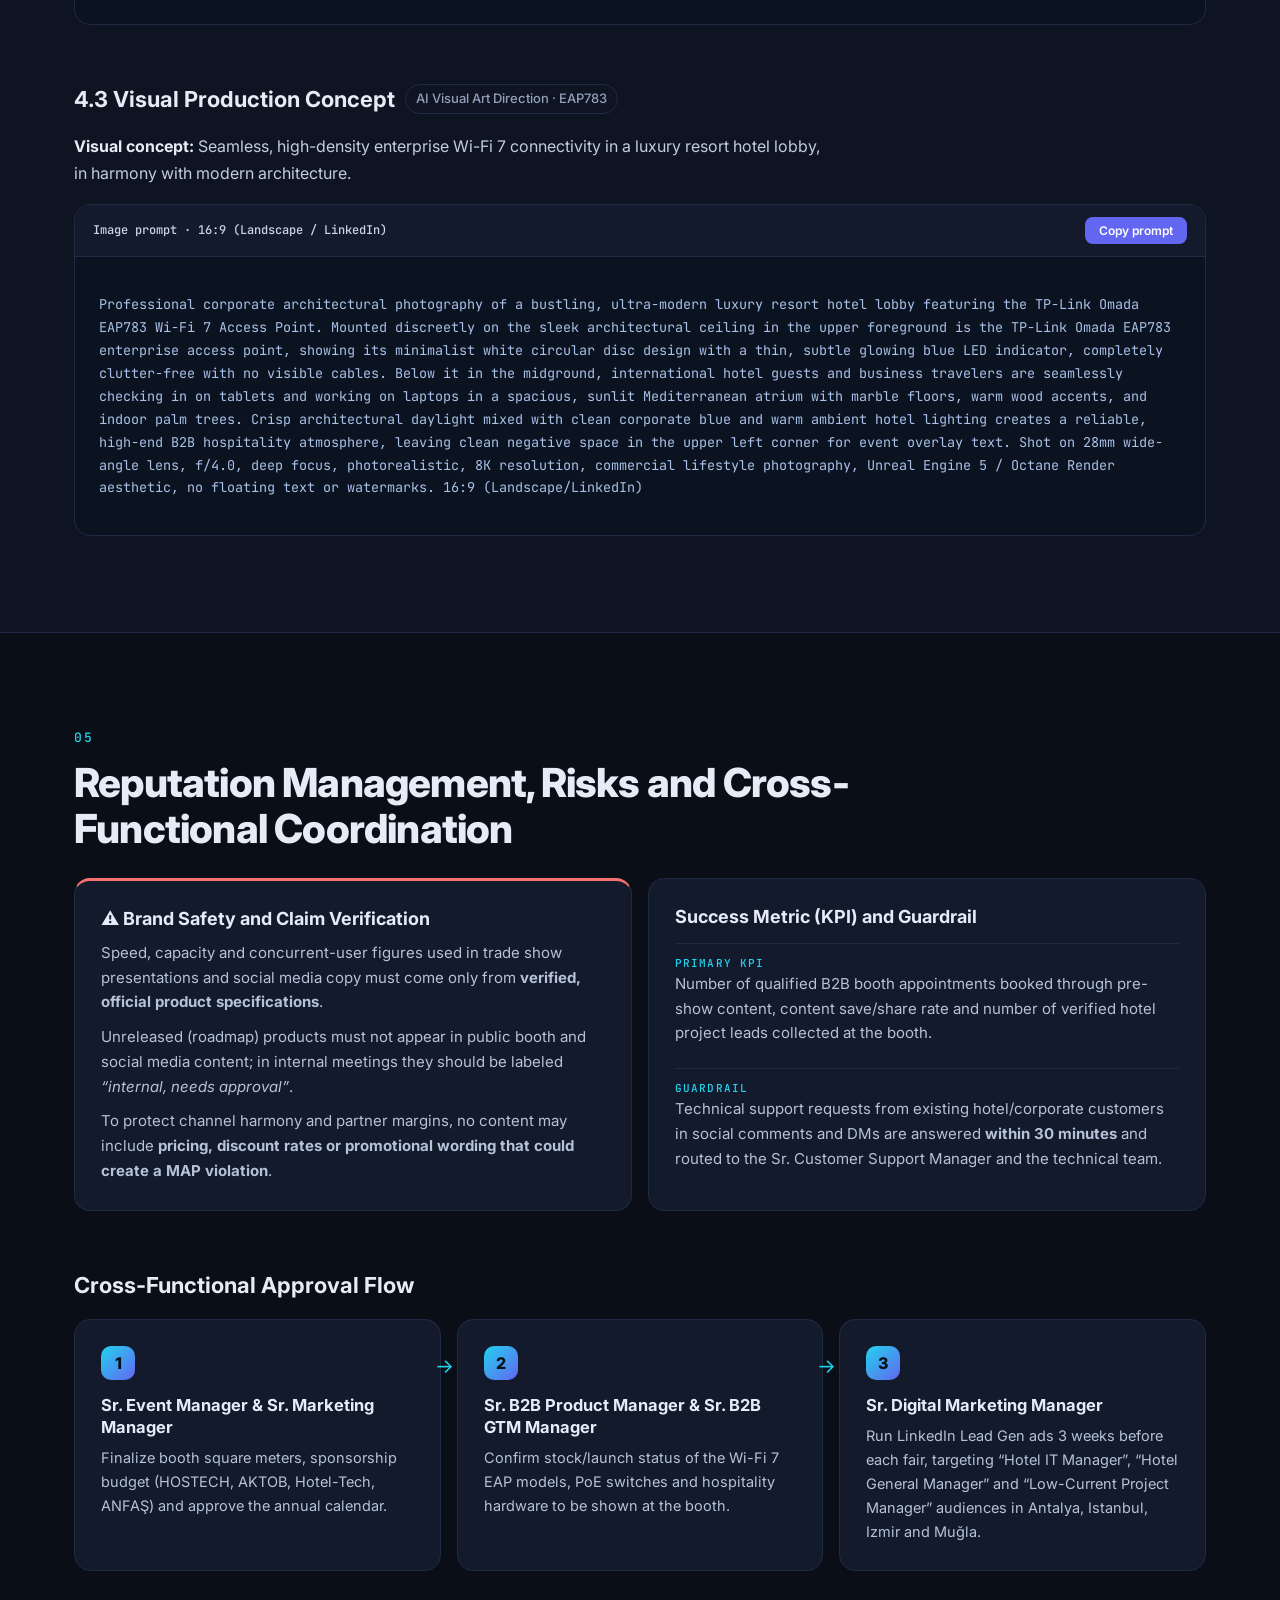
==== commit 350add0b: "Show competitors and ecosystem per event inside the event matrix Co-Authored-By: Claude Sonnet 5.5 <" ====
--- a/index.html
+++ b/index.html
@@ -95,7 +95,7 @@
   <div class="wrap">
     <p class="eyebrow">02</p>
     <h2>Event-Based Participation, Booth and Presentation Fit Matrix</h2>
-    <p class="prose">Every event in the calendar is compared by target-audience fit, recommended participation model (booth / talk / networking) and the main Omada solutions to feature. <a class="inline" href="calendar.html">See these events on the annual calendar →</a></p>
+    <p class="prose">Every event in the calendar is compared by target-audience fit, recommended participation model (booth / talk / networking) and the main Omada solutions to feature. <a class="inline" href="calendar.html">See these events on the annual calendar →</a> · <a class="inline" href="competitors.html">Full competitor analysis →</a></p>
 
     <div class="toolbar">
       <div class="chips" id="tierFilter">
@@ -259,6 +259,7 @@
 </footer>
 
 <script src="events.js"></script>
+<script src="competitors.js"></script>
 <script src="app.js"></script>
 </body>
 </html>
--- a/styles.css
+++ b/styles.css
@@ -239,3 +239,11 @@
 .eco{display:grid;gap:16px}
 .eco .card{margin:0}
 @media (max-width:1000px){.comp-grid{grid-template-columns:1fr}}
+
+/* competitors inside the event matrix */
+.comp-mini{margin-top:16px;padding-top:14px;border-top:1px dashed var(--line)}
+.cm-head{display:flex;align-items:center;gap:12px;flex-wrap:wrap;margin-bottom:8px;font:500 11px 'JetBrains Mono',monospace;text-transform:uppercase;letter-spacing:.08em;color:#fca5a5}
+.cm-head a{margin-left:auto;color:var(--accent);text-transform:none;letter-spacing:0;font:600 12.5px Inter}
+.comp-mini dl{grid-template-columns:1fr 1fr}
+.comp-mini .pills{margin:4px 0 4px}
+@media (max-width:720px){.comp-mini dl{grid-template-columns:1fr}.cm-head a{margin-left:0}}
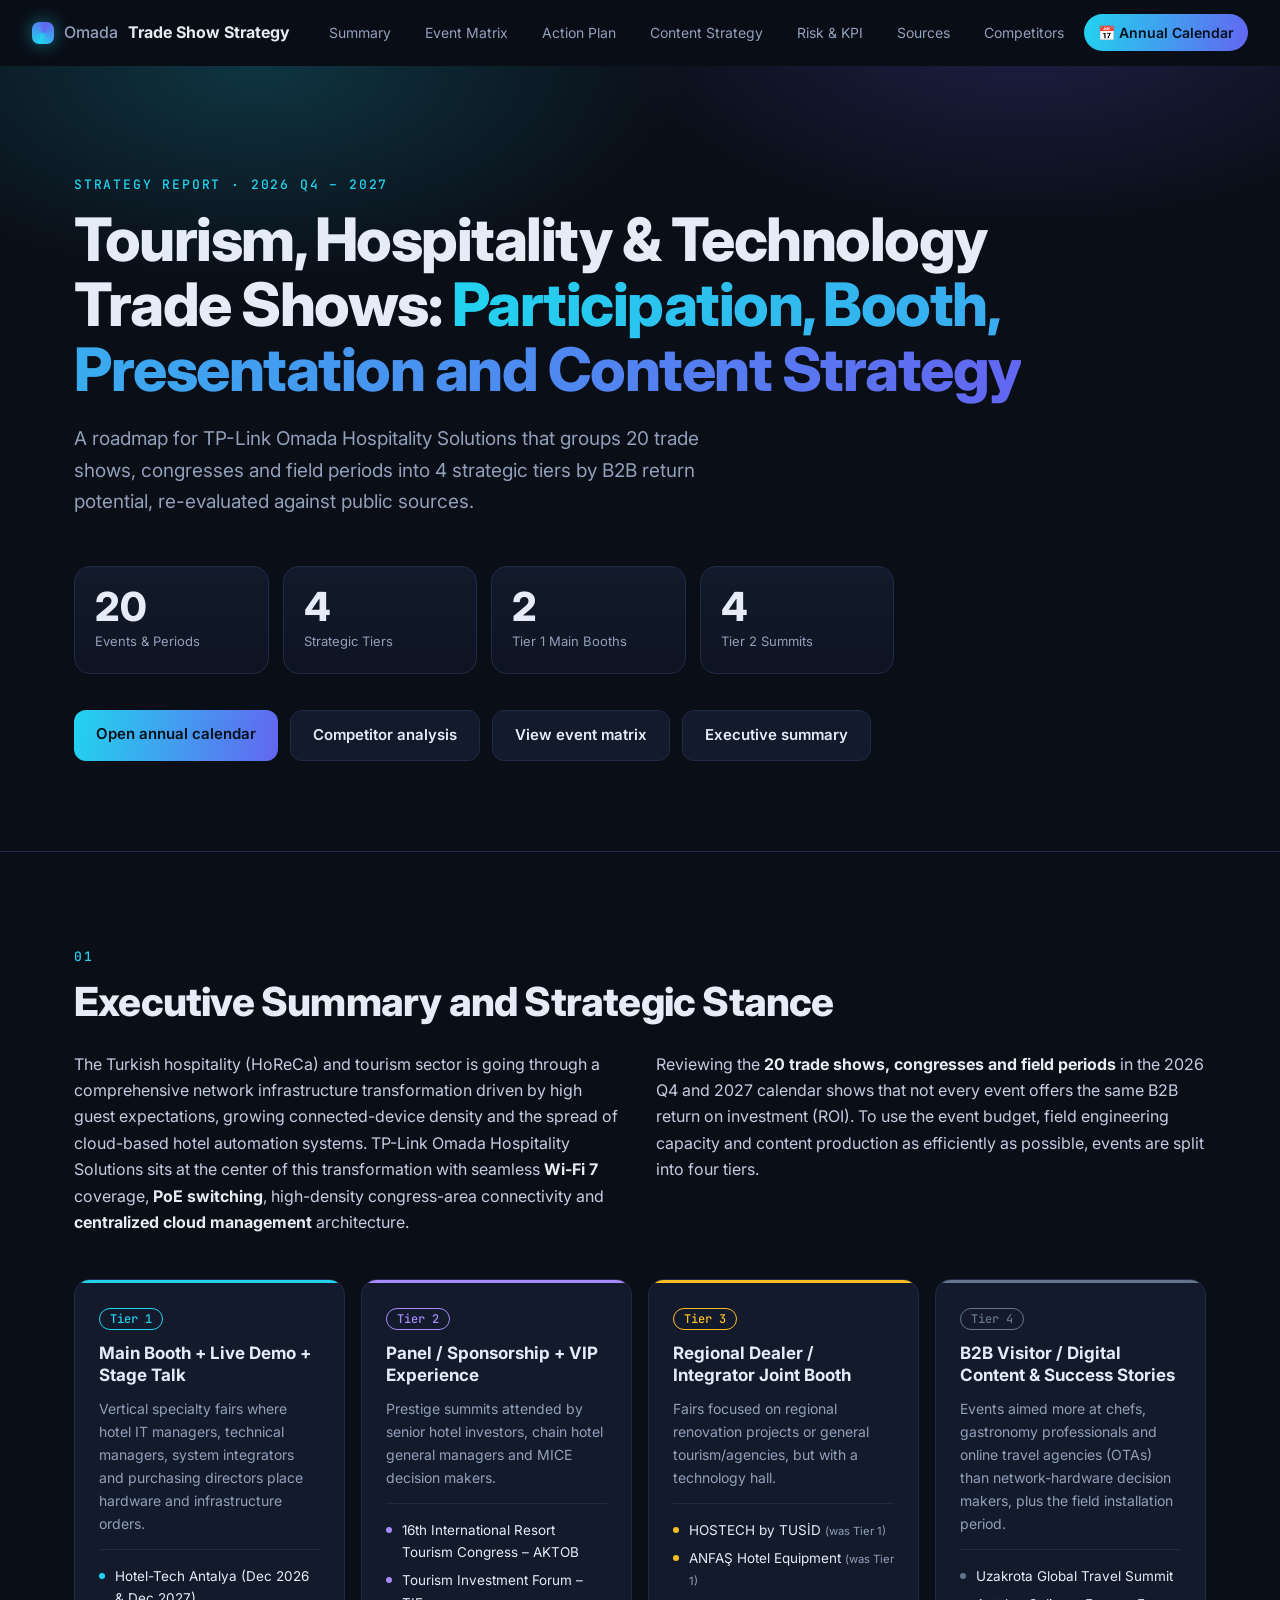
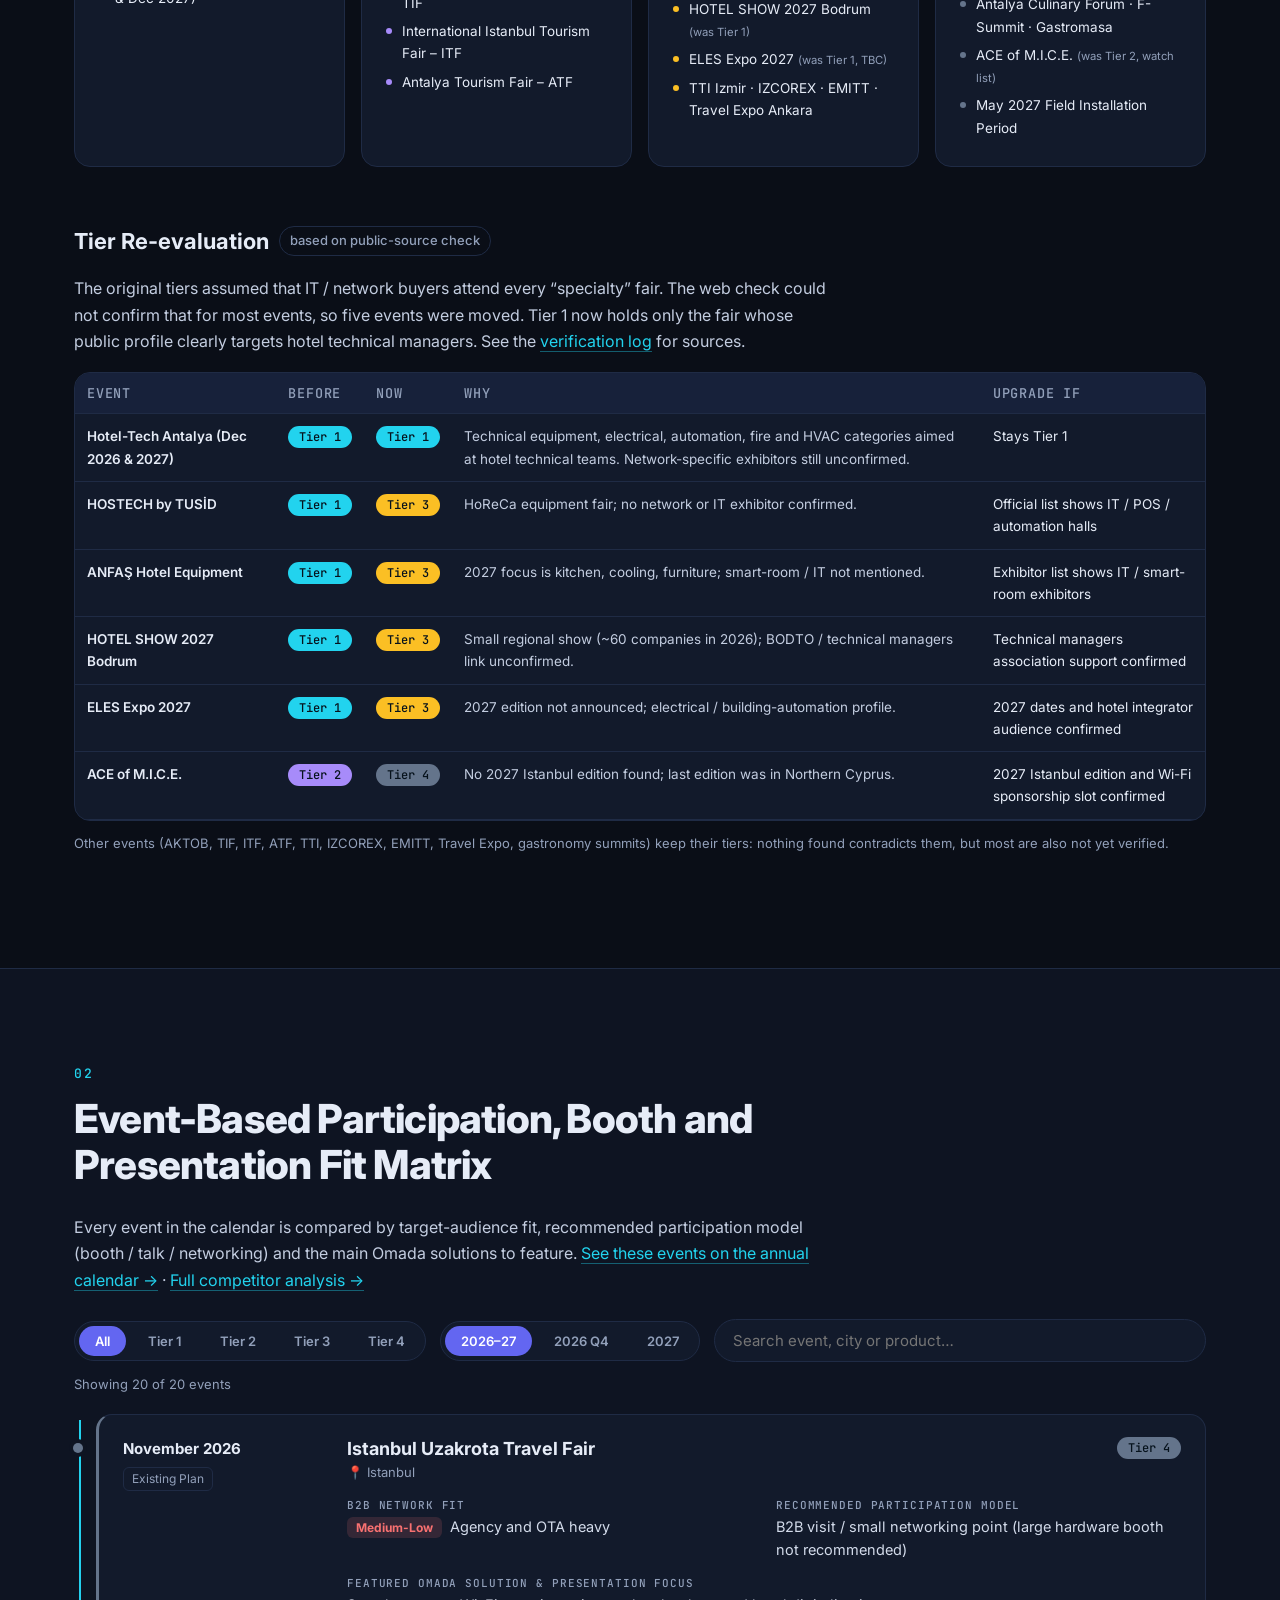
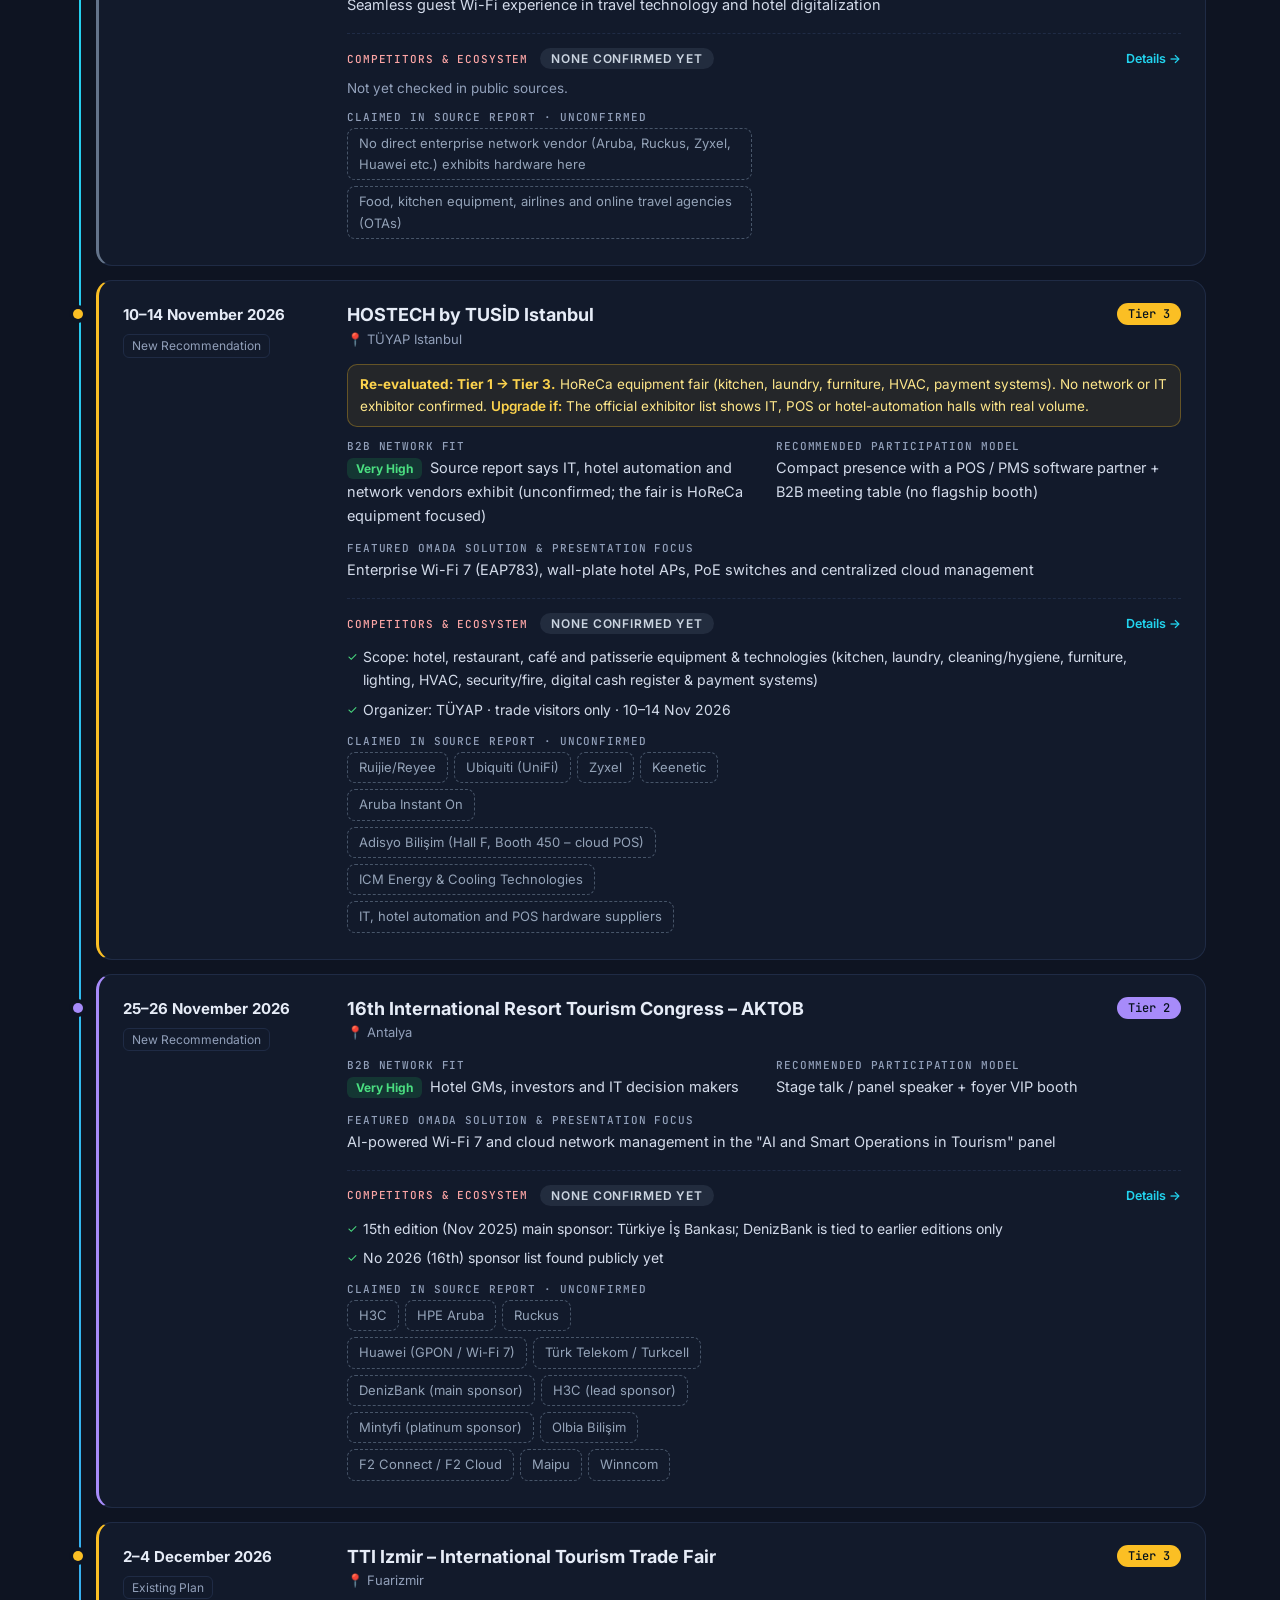
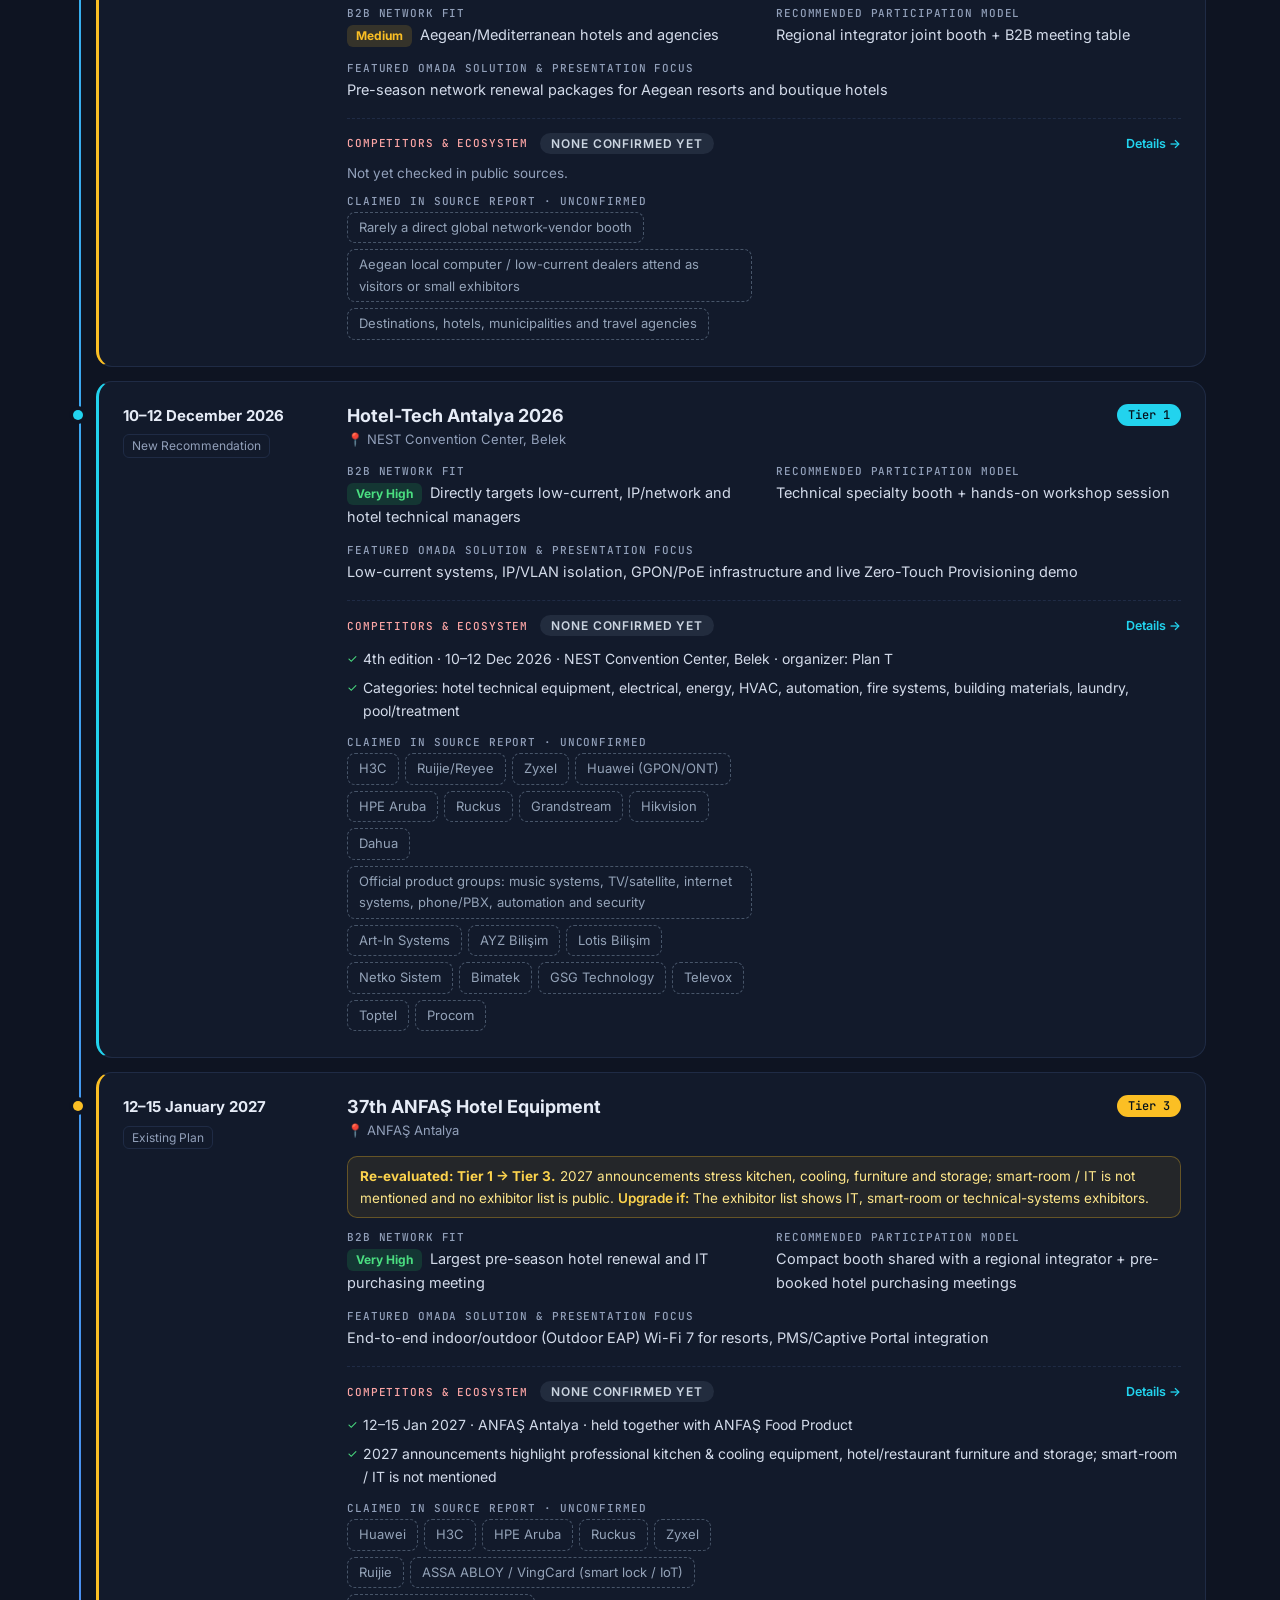
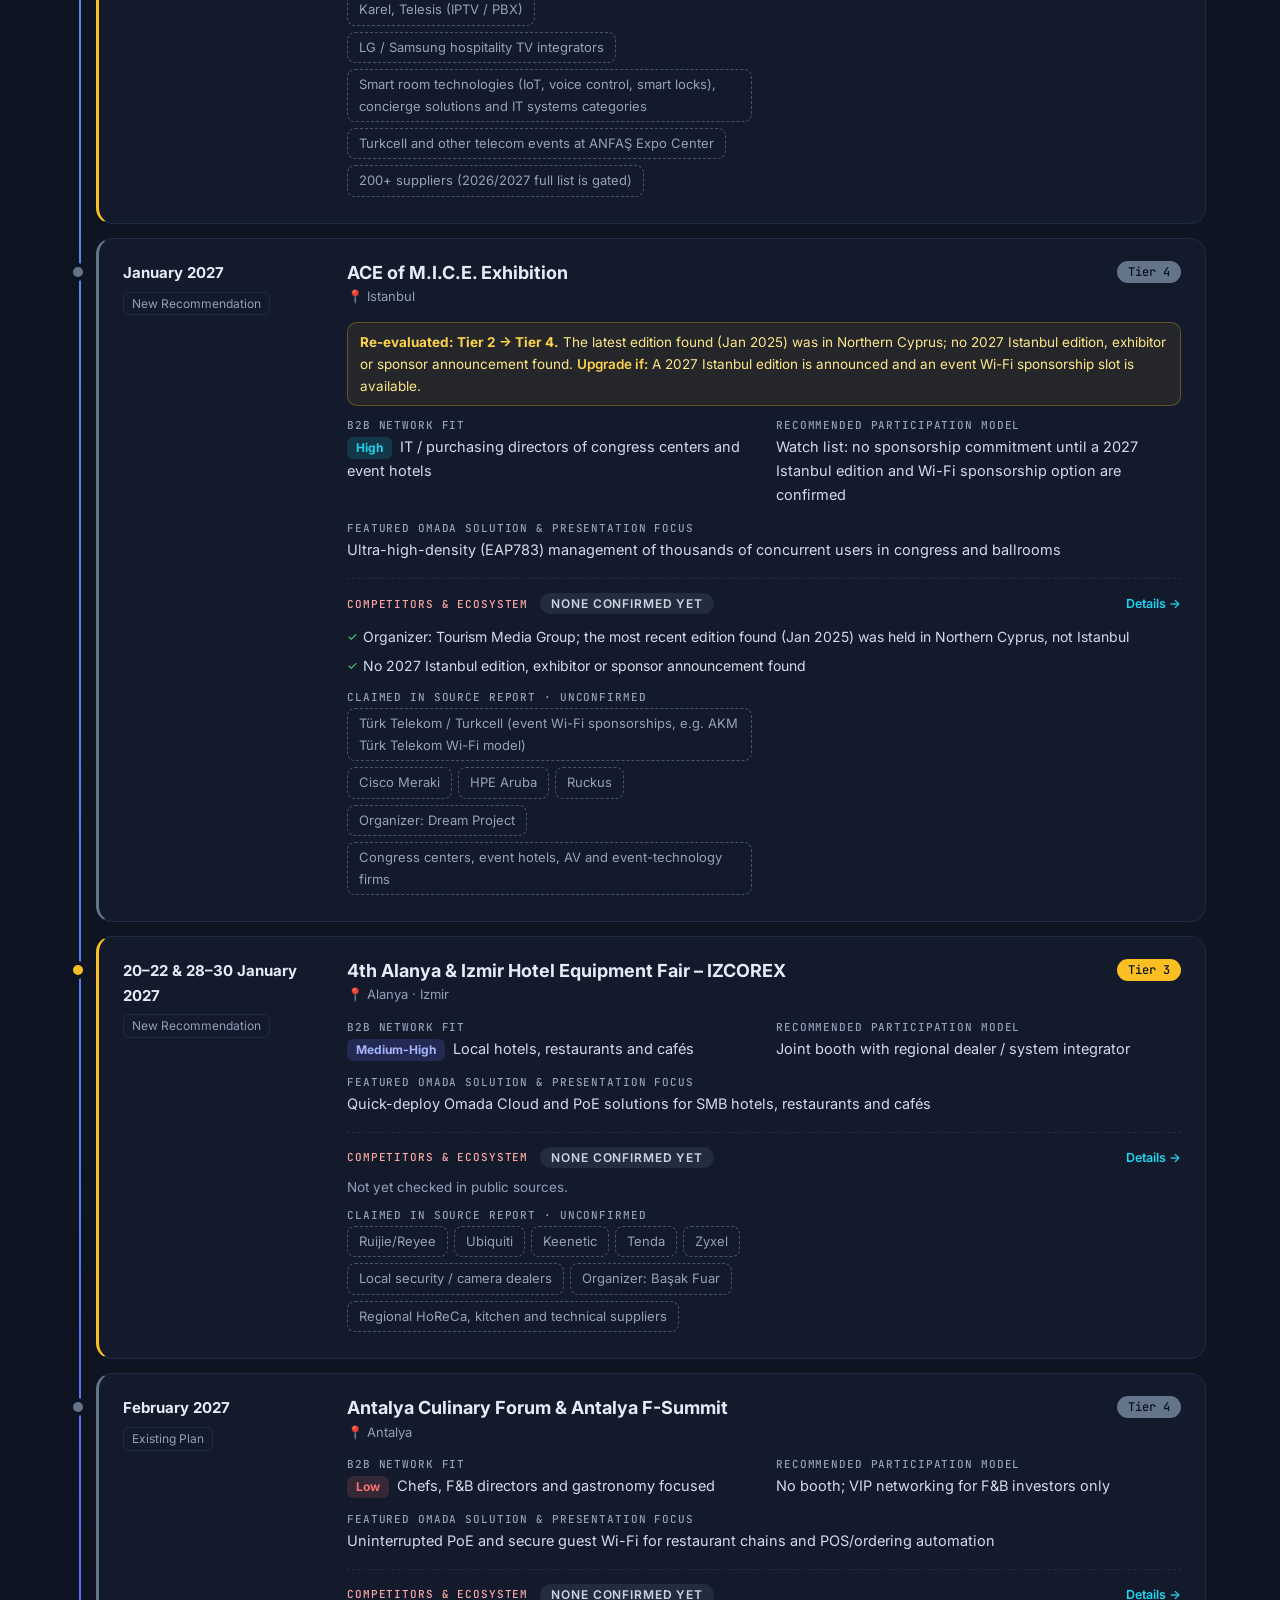
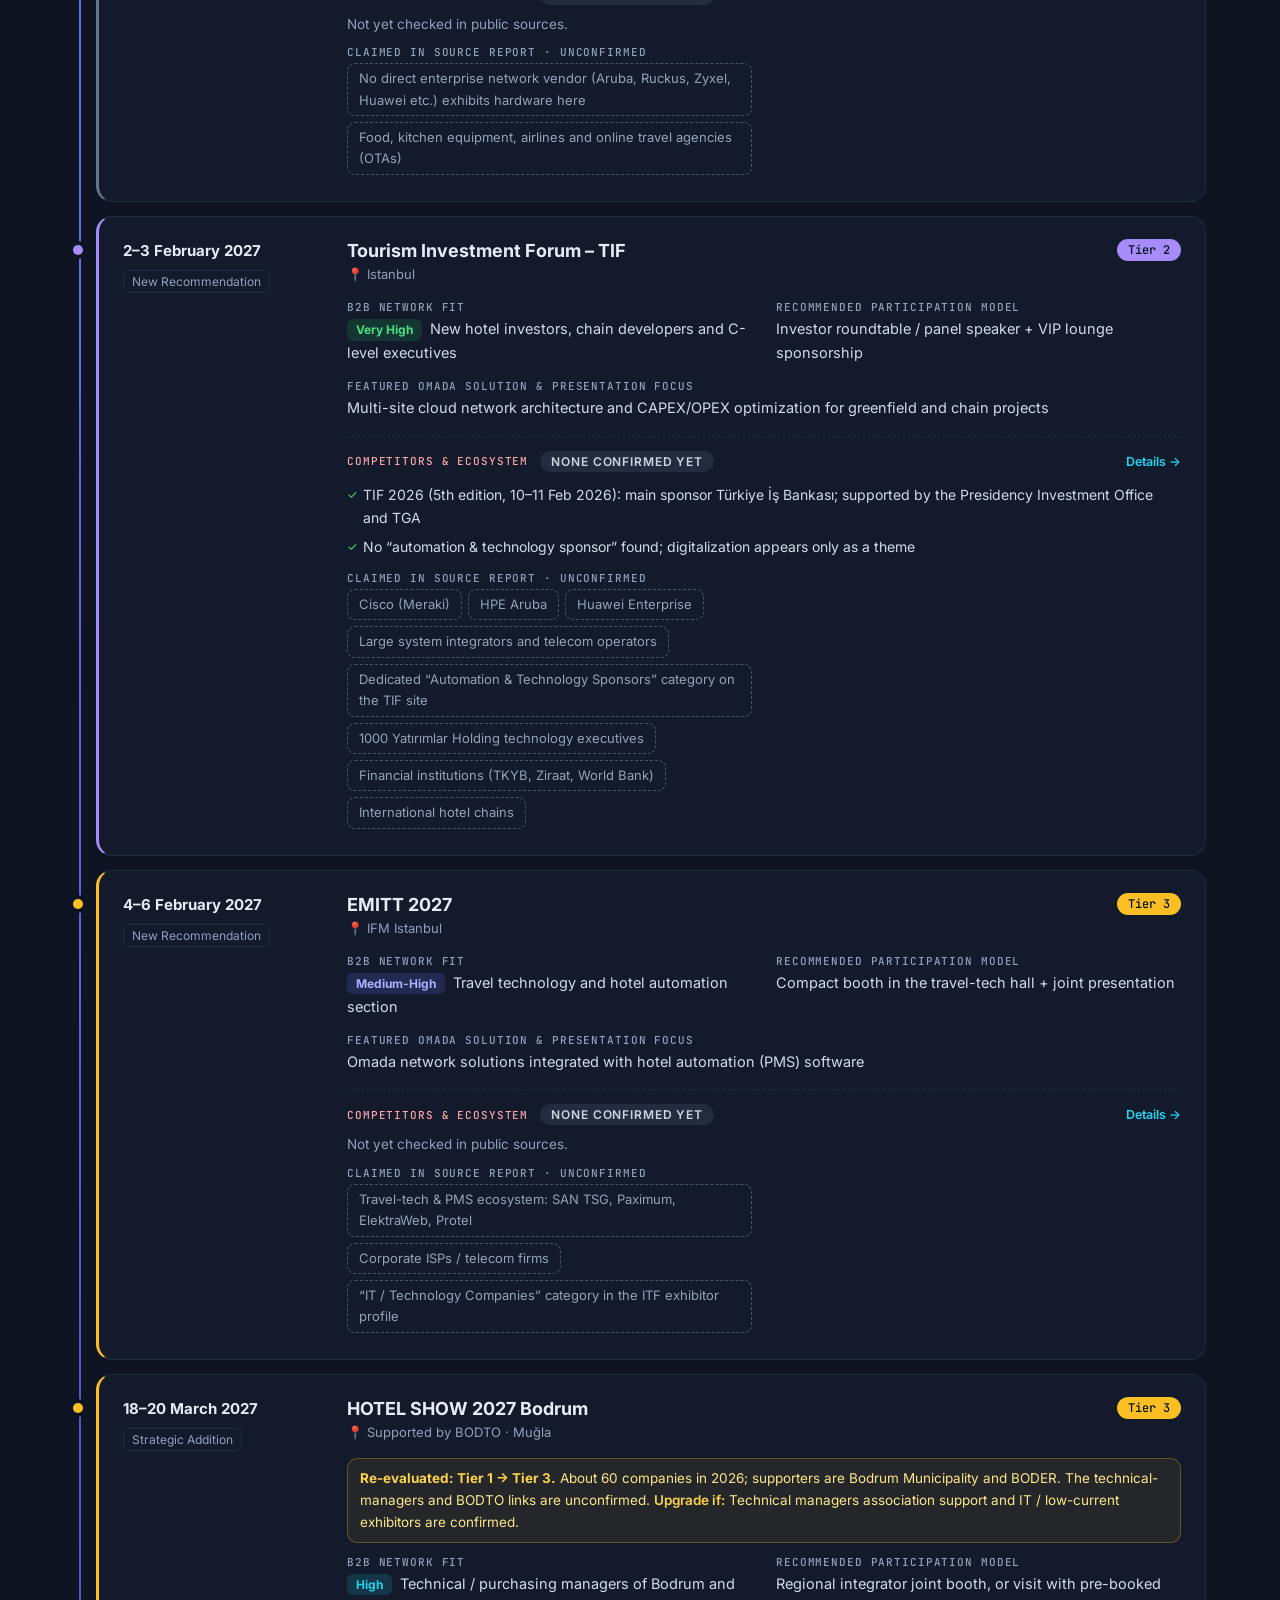
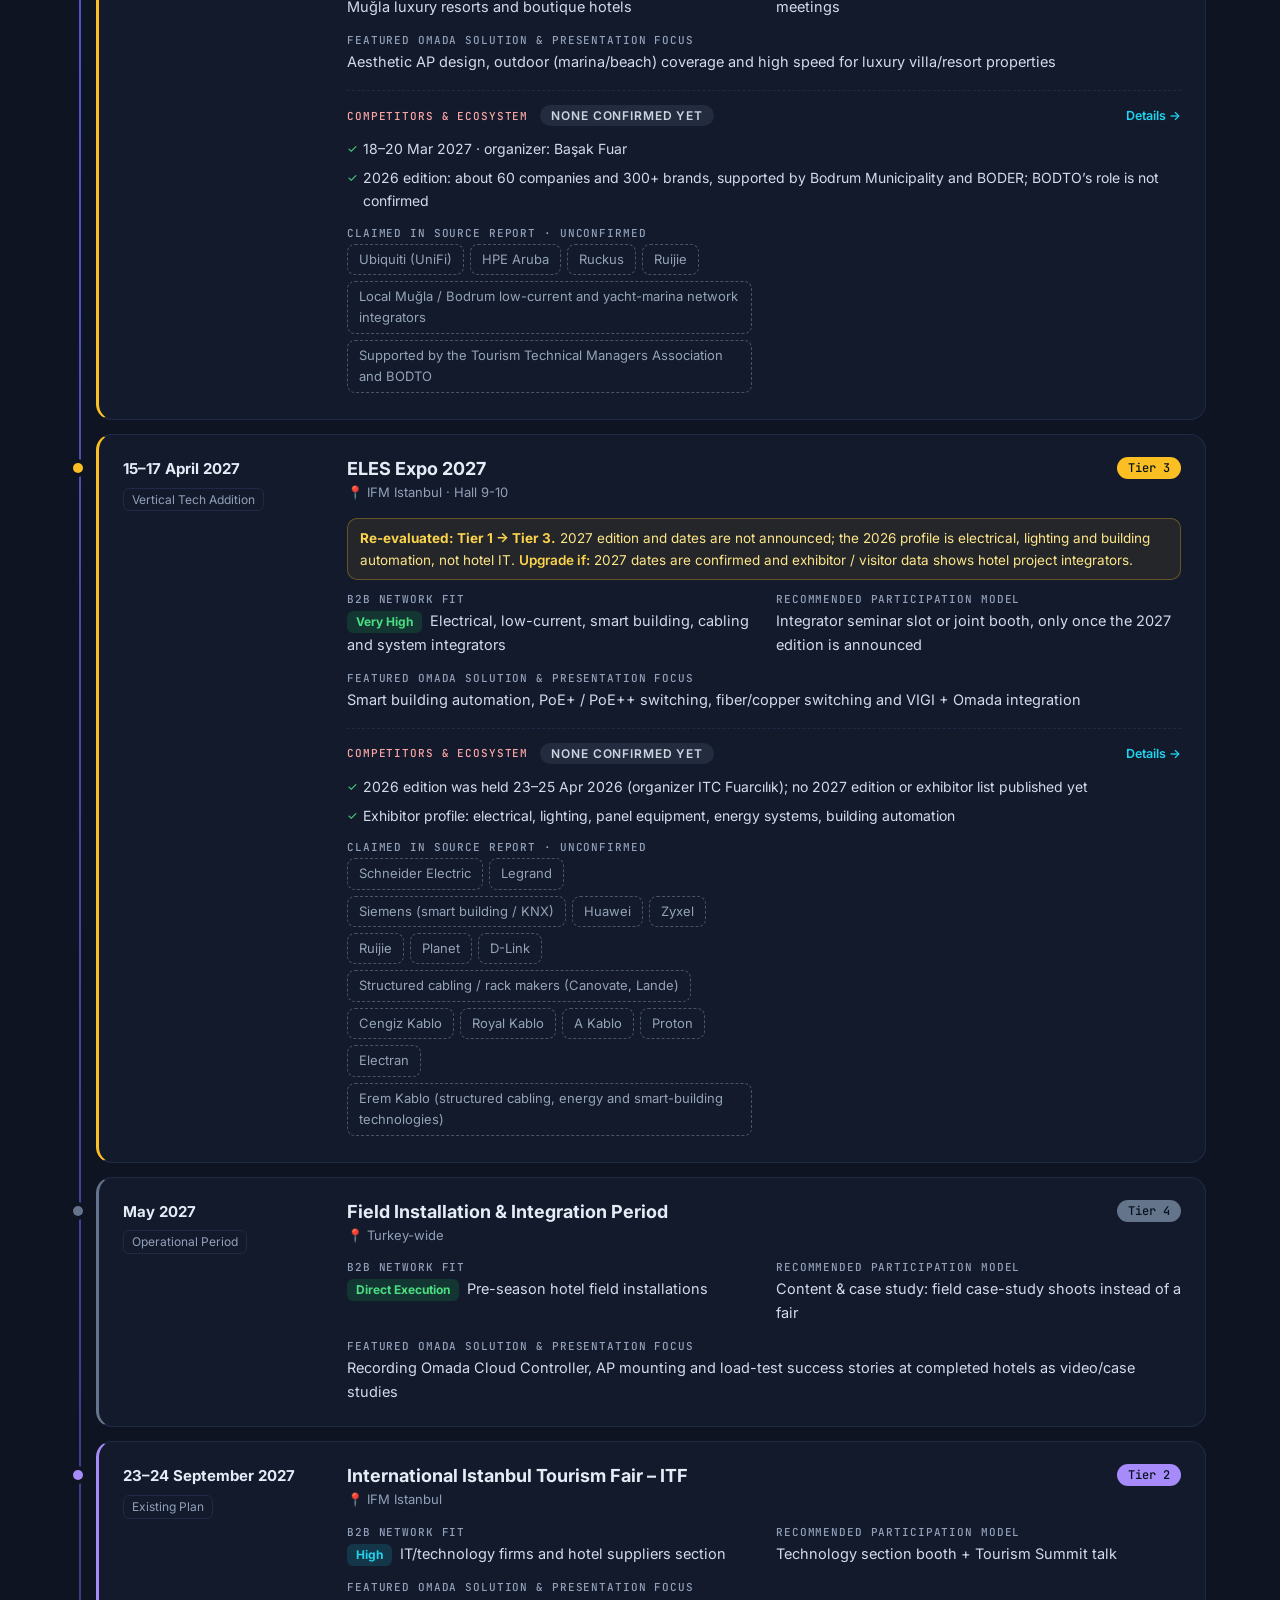
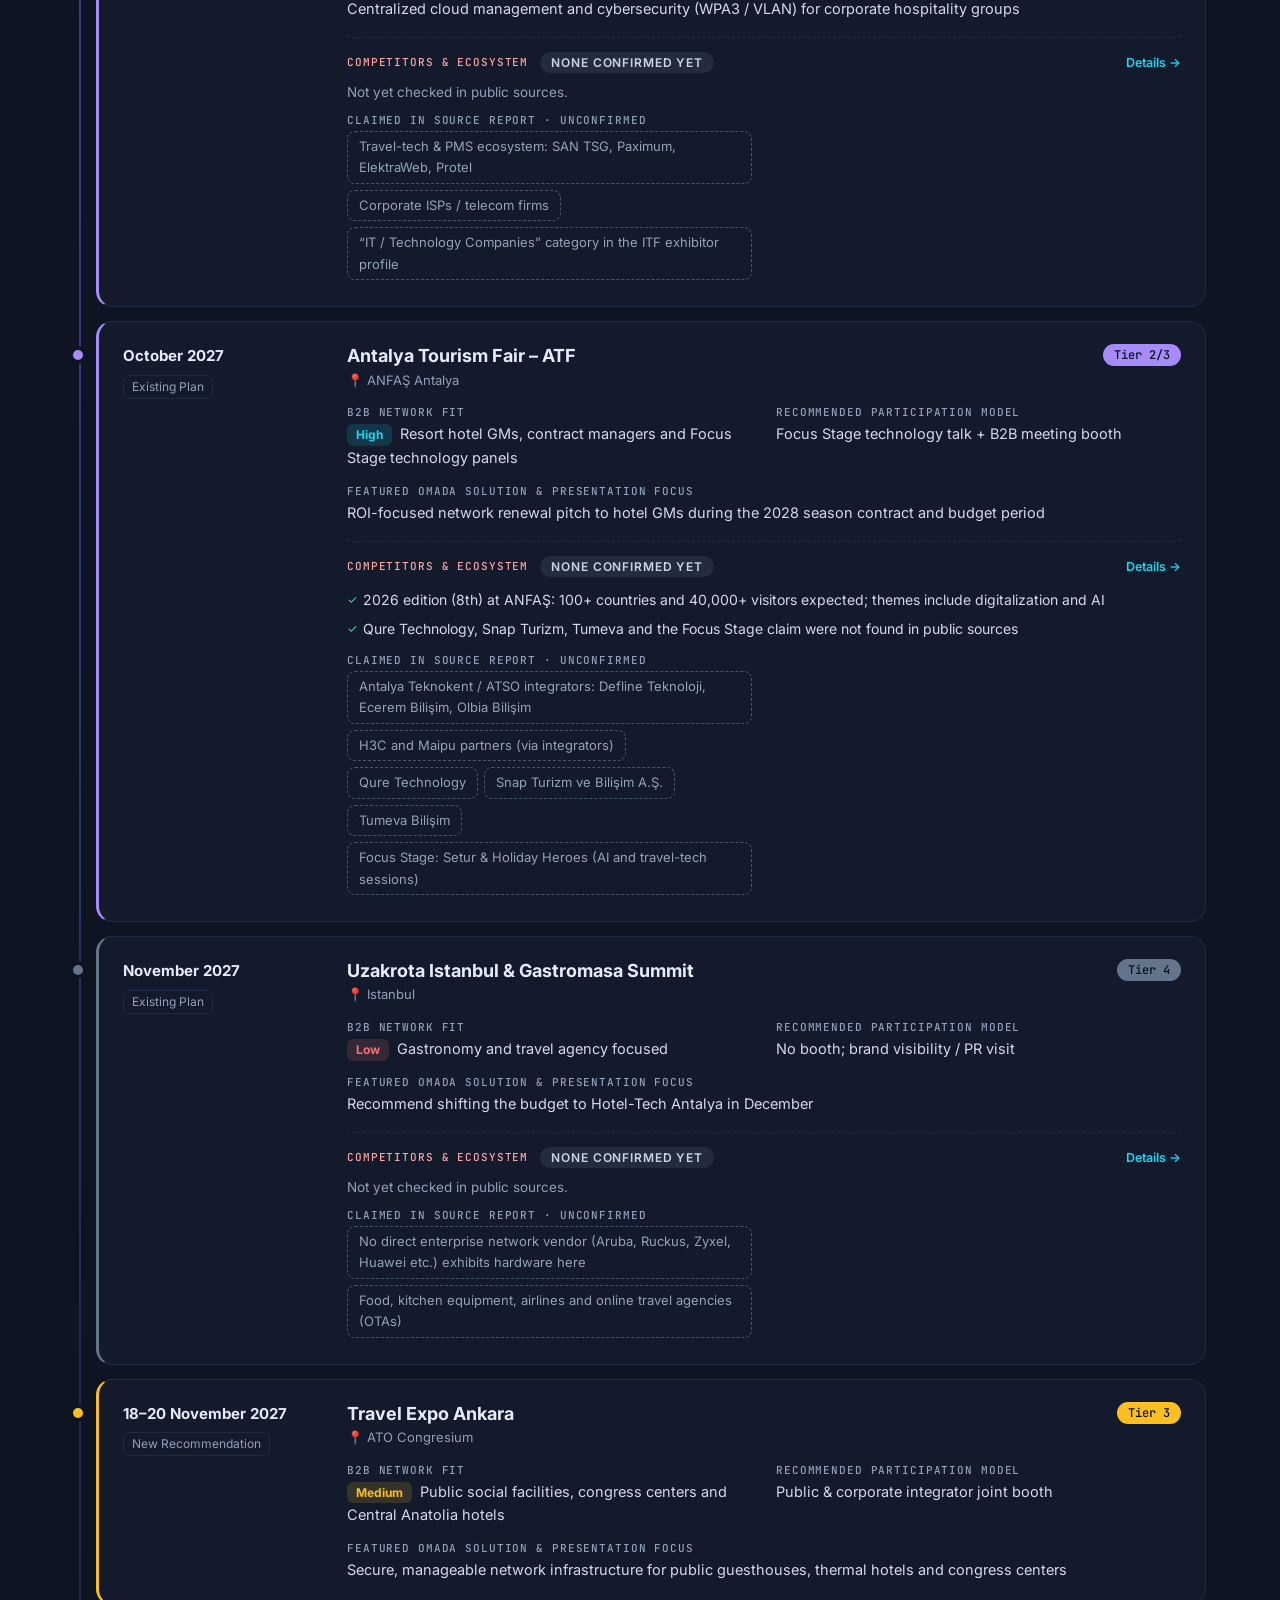
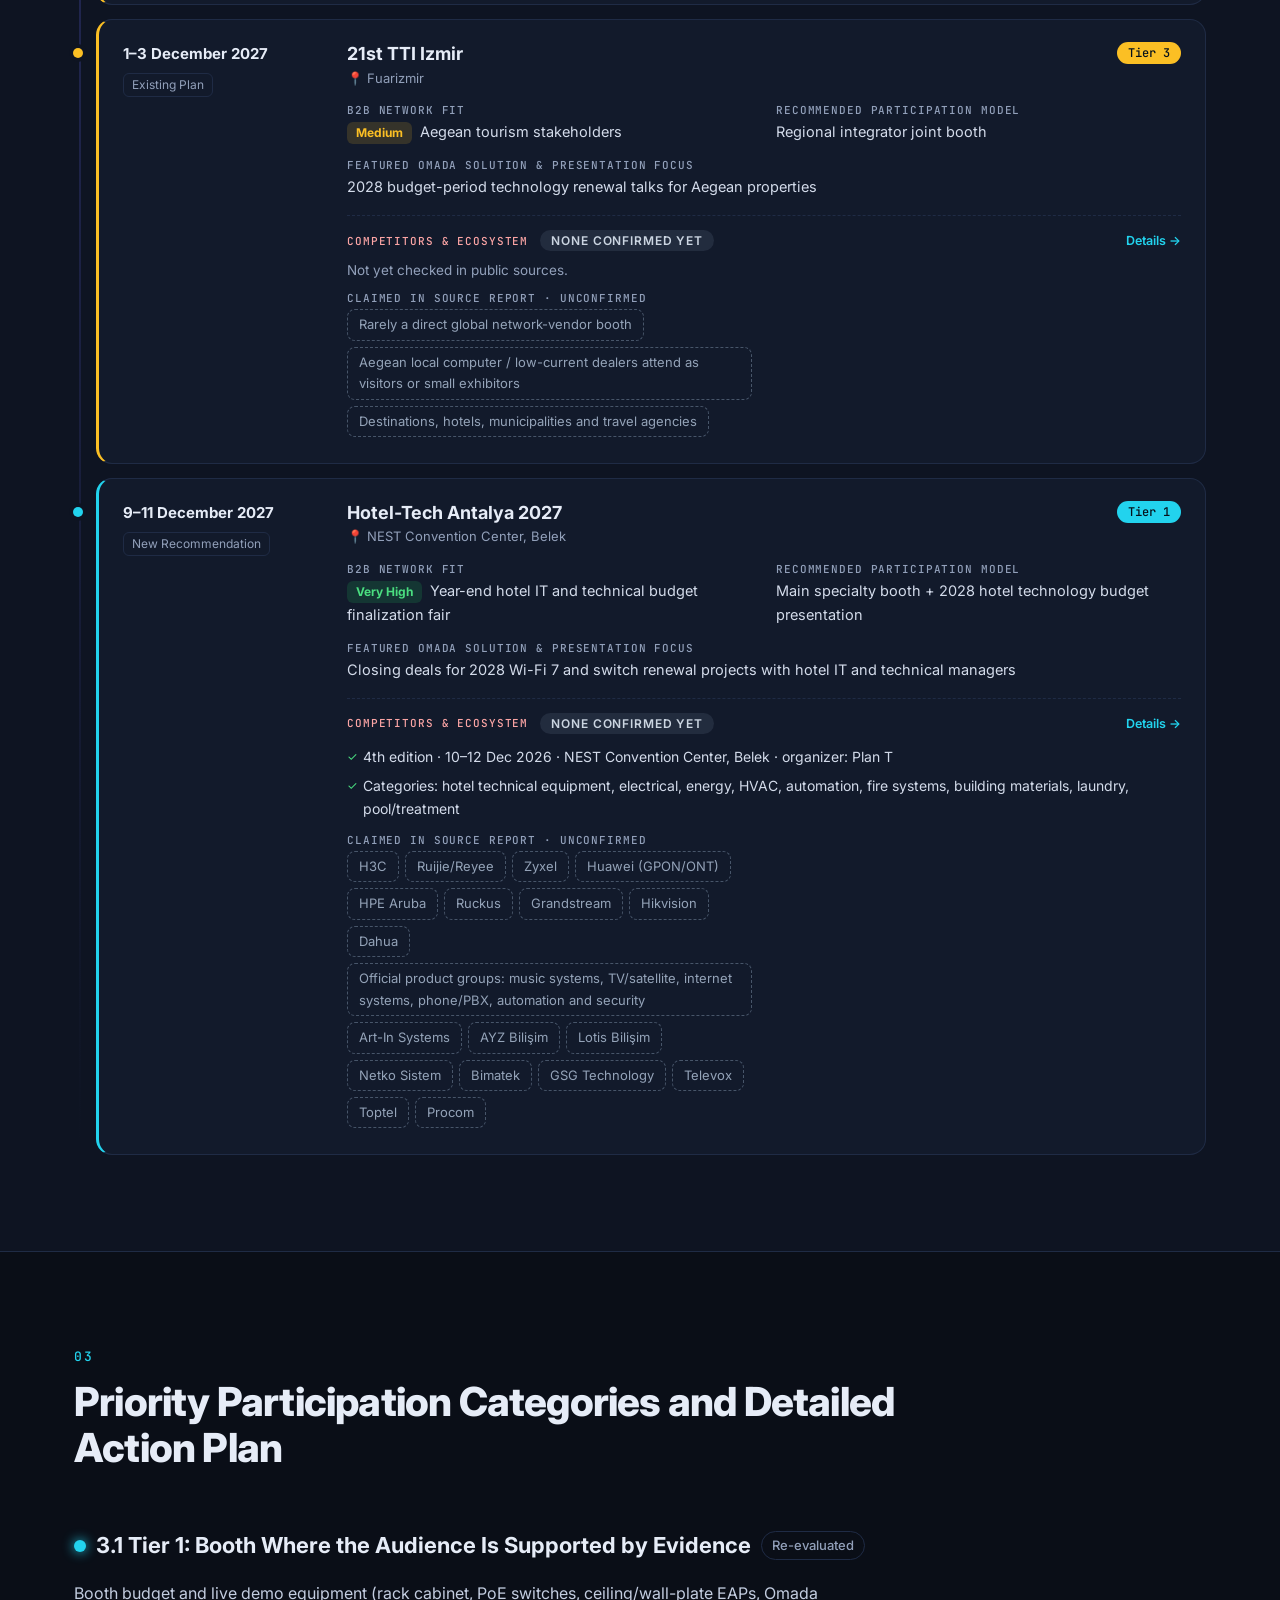
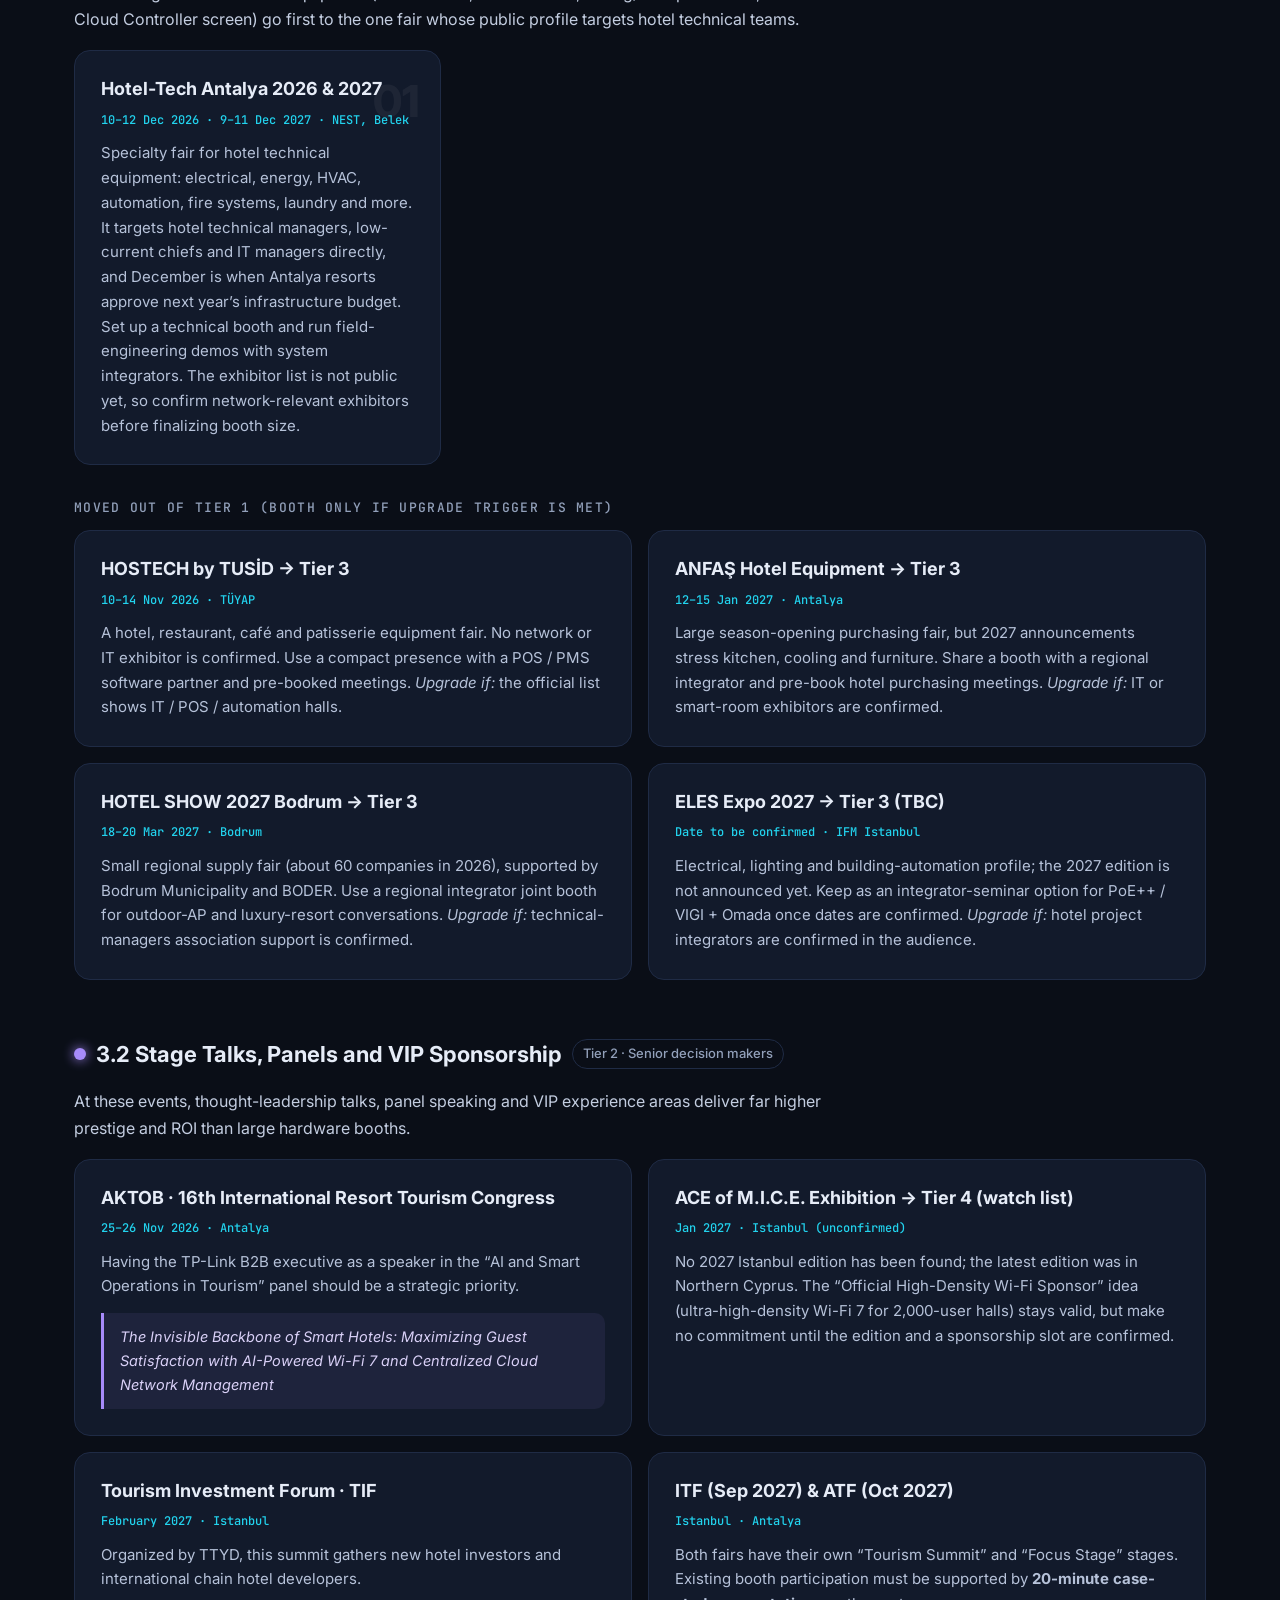
==== commit 60dd99b0: "Re-evaluate tiers against public-source findings Co-Authored-By: Claude Sonnet 5.5 <noreply@anthropi" ====
--- a/index.html
+++ b/index.html
@@ -37,11 +37,11 @@
   <div class="wrap">
     <p class="eyebrow">Strategy Report · 2026 Q4 – 2027</p>
     <h1>Tourism, Hospitality &amp; Technology Trade Shows: <span class="grad">Participation, Booth, Presentation and Content Strategy</span></h1>
-    <p class="lead">A roadmap for TP-Link Omada Hospitality Solutions that groups 20 trade shows, congresses and field periods into 4 strategic tiers by B2B return potential.</p>
+    <p class="lead">A roadmap for TP-Link Omada Hospitality Solutions that groups 20 trade shows, congresses and field periods into 4 strategic tiers by B2B return potential, re-evaluated against public sources.</p>
     <div class="stats">
       <div class="stat"><span class="num" data-count="20">0</span><span>Events &amp; Periods</span></div>
       <div class="stat"><span class="num" data-count="4">0</span><span>Strategic Tiers</span></div>
-      <div class="stat"><span class="num" data-count="5">0</span><span>Tier 1 Main Booths</span></div>
+      <div class="stat"><span class="num" data-count="2">0</span><span>Tier 1 Main Booths</span></div>
       <div class="stat"><span class="num" data-count="4">0</span><span>Tier 2 Summits</span></div>
     </div>
     <div class="cta">
@@ -67,27 +67,41 @@
         <span class="tag">Tier 1</span>
         <h3>Main Booth + Live Demo + Stage Talk</h3>
         <p>Vertical specialty fairs where hotel IT managers, technical managers, system integrators and purchasing directors place hardware and infrastructure orders.</p>
-        <ul><li>HOSTECH by TUSİD Istanbul</li><li>Hotel-Tech Antalya</li><li>ANFAŞ Hotel Equipment</li><li>HOTEL SHOW 2027 Bodrum</li><li>ELES Expo</li></ul>
+        <ul><li>Hotel-Tech Antalya (Dec 2026 &amp; Dec 2027)</li></ul>
       </article>
       <article class="tier t2">
         <span class="tag">Tier 2</span>
         <h3>Panel / Sponsorship + VIP Experience</h3>
         <p>Prestige summits attended by senior hotel investors, chain hotel general managers and MICE decision makers.</p>
-        <ul><li>16th International Resort Tourism Congress – AKTOB</li><li>ACE of M.I.C.E. Exhibition</li><li>Tourism Investment Forum – TIF</li><li>International Istanbul Tourism Fair – ITF</li></ul>
+        <ul><li>16th International Resort Tourism Congress – AKTOB</li><li>Tourism Investment Forum – TIF</li><li>International Istanbul Tourism Fair – ITF</li><li>Antalya Tourism Fair – ATF</li></ul>
       </article>
       <article class="tier t3">
         <span class="tag">Tier 3</span>
         <h3>Regional Dealer / Integrator Joint Booth</h3>
         <p>Fairs focused on regional renovation projects or general tourism/agencies, but with a technology hall.</p>
-        <ul><li>TTI Izmir</li><li>Alanya &amp; Izmir HoReCa (IZCOREX)</li><li>EMITT 2027</li><li>Antalya Tourism Fair – ATF</li><li>Travel Expo Ankara</li></ul>
+        <ul><li>HOSTECH by TUSİD <small>(was Tier 1)</small></li><li>ANFAŞ Hotel Equipment <small>(was Tier 1)</small></li><li>HOTEL SHOW 2027 Bodrum <small>(was Tier 1)</small></li><li>ELES Expo 2027 <small>(was Tier 1, TBC)</small></li><li>TTI Izmir · IZCOREX · EMITT · Travel Expo Ankara</li></ul>
       </article>
       <article class="tier t4">
         <span class="tag">Tier 4</span>
         <h3>B2B Visitor / Digital Content &amp; Success Stories</h3>
         <p>Events aimed more at chefs, gastronomy professionals and online travel agencies (OTAs) than network-hardware decision makers, plus the field installation period.</p>
-        <ul><li>Uzakrota Global Travel Summit</li><li>Antalya Culinary Forum</li><li>F-Summit Antalya</li><li>Gastromasa Istanbul</li><li>May 2027 Field Installation Period</li></ul>
-      </article>
-    </div>
+        <ul><li>Uzakrota Global Travel Summit</li><li>Antalya Culinary Forum · F-Summit · Gastromasa</li><li>ACE of M.I.C.E. <small>(was Tier 2, watch list)</small></li><li>May 2027 Field Installation Period</li></ul>
+      </article>
+    </div>
+
+    <h3 class="sub">Tier Re-evaluation <small>based on public-source check</small></h3>
+    <p class="prose">The original tiers assumed that IT / network buyers attend every “specialty” fair. The web check could not confirm that for most events, so five events were moved. Tier 1 now holds only the fair whose public profile clearly targets hotel technical managers. See the <a class="inline" href="competitors.html">verification log</a> for sources.</p>
+    <div class="mx-wrap"><table class="mx rev">
+      <thead><tr><th>Event</th><th>Before</th><th>Now</th><th>Why</th><th>Upgrade if</th></tr></thead>
+      <tbody>
+      <tr><th>Hotel-Tech Antalya (Dec 2026 &amp; 2027)</th><td><span class="badge b1">Tier 1</span></td><td><span class="badge b1">Tier 1</span></td><td>Technical equipment, electrical, automation, fire and HVAC categories aimed at hotel technical teams. Network-specific exhibitors still unconfirmed.</td><td>Stays Tier 1</td></tr>
+      <tr><th>HOSTECH by TUSİD</th><td><span class="badge b1">Tier 1</span></td><td><span class="badge b3">Tier 3</span></td><td>HoReCa equipment fair; no network or IT exhibitor confirmed.</td><td>Official list shows IT / POS / automation halls</td></tr>
+      <tr><th>ANFAŞ Hotel Equipment</th><td><span class="badge b1">Tier 1</span></td><td><span class="badge b3">Tier 3</span></td><td>2027 focus is kitchen, cooling, furniture; smart-room / IT not mentioned.</td><td>Exhibitor list shows IT / smart-room exhibitors</td></tr>
+      <tr><th>HOTEL SHOW 2027 Bodrum</th><td><span class="badge b1">Tier 1</span></td><td><span class="badge b3">Tier 3</span></td><td>Small regional show (~60 companies in 2026); BODTO / technical managers link unconfirmed.</td><td>Technical managers association support confirmed</td></tr>
+      <tr><th>ELES Expo 2027</th><td><span class="badge b1">Tier 1</span></td><td><span class="badge b3">Tier 3</span></td><td>2027 edition not announced; electrical / building-automation profile.</td><td>2027 dates and hotel integrator audience confirmed</td></tr>
+      <tr><th>ACE of M.I.C.E.</th><td><span class="badge b2">Tier 2</span></td><td><span class="badge b4">Tier 4</span></td><td>No 2027 Istanbul edition found; last edition was in Northern Cyprus.</td><td>2027 Istanbul edition and Wi-Fi sponsorship slot confirmed</td></tr>
+      </tbody></table></div>
+    <p class="count" style="margin-top:12px">Other events (AKTOB, TIF, ITF, ATF, TTI, IZCOREX, EMITT, Travel Expo, gastronomy summits) keep their tiers: nothing found contradicts them, but most are also not yet verified.</p>
   </div>
 </section>
 
@@ -122,28 +136,31 @@
     <p class="eyebrow">03</p>
     <h2>Priority Participation Categories and Detailed Action Plan</h2>
 
-    <h3 class="sub"><span class="dot d1"></span>3.1 Core Fairs That Must Have a Booth <small>Tier 1 · Direct hardware &amp; B2B sales</small></h3>
-    <p class="prose">The 5 main events where booth budget and live demo equipment (rack cabinet, PoE switches, ceiling/wall-plate EAPs, Omada Cloud Controller screen) should be concentrated:</p>
+    <h3 class="sub"><span class="dot d1"></span>3.1 Tier 1: Booth Where the Audience Is Supported by Evidence <small>Re-evaluated</small></h3>
+    <p class="prose">Booth budget and live demo equipment (rack cabinet, PoE switches, ceiling/wall-plate EAPs, Omada Cloud Controller screen) go first to the one fair whose public profile targets hotel technical teams.</p>
     <div class="cards">
-      <article class="card"><span class="big">01</span><h4>HOSTECH by TUSİD Istanbul</h4><span class="meta">10–14 Nov 2026 · TÜYAP</span><p>The largest HoReCa gathering in Turkey. Because IT systems and hotel automation software vendors are direct participants, the booth should feature a <em>“Live Smart Hotel Network”</em> (in-room wall-plate AP, high-density lobby EAP783, PoE switch and cloud management screen).</p></article>
-      <article class="card"><span class="big">02</span><h4>Hotel-Tech Antalya 2026 &amp; 2027</h4><span class="meta">10–12 Dec 2026 · 9–11 Dec 2027 · Belek</span><p>Unlike general tourism fairs, it targets hotel technical managers, low-current chiefs and IT managers directly. December is when Antalya resorts approve next year’s infrastructure budget. Set up a product-focused technical booth and run field-engineering demos with system integrators.</p></article>
-      <article class="card"><span class="big">03</span><h4>37th ANFAŞ Hotel Equipment</h4><span class="meta">12–15 Jan 2027 · Antalya</span><p>The most critical fair, where Mediterranean hotels finalize purchase orders before the season opens (April–May). This event already in the plan should become Omada’s biggest field sales opportunity of the year.</p></article>
-      <article class="card"><span class="big">04</span><h4>HOTEL SHOW 2027 Bodrum</h4><span class="meta">18–20 Mar 2027 · Bodrum</span><p>Supported by the Bodrum Chamber of Commerce (BODTO), BODER and the Tourism Technical Managers Association. It is where Aegean luxury resorts, boutique hotels and beach/marina operators place final pre-season technology orders. Open the booth with outdoor APs and high-speed Wi-Fi 7 solutions.</p></article>
-      <article class="card"><span class="big">05</span><h4>ELES Expo 2027</h4><span class="meta">15–17 Apr 2027 · IFM Istanbul</span><p>A vertical fair focused on electrical, lighting and smart building technologies. The right platform to reach electrical engineers, contractors and system integrators who design low-current projects for hotels and commercial buildings.</p></article>
-    </div>
-
-    <h3 class="sub"><span class="dot d2"></span>3.2 Stage Talks, Panels and VIP Sponsorship <small>Tier 2 · Senior decision makers</small></h3>
+      <article class="card"><span class="big">01</span><h4>Hotel-Tech Antalya 2026 &amp; 2027</h4><span class="meta">10–12 Dec 2026 · 9–11 Dec 2027 · NEST, Belek</span><p>Specialty fair for hotel technical equipment: electrical, energy, HVAC, automation, fire systems, laundry and more. It targets hotel technical managers, low-current chiefs and IT managers directly, and December is when Antalya resorts approve next year’s infrastructure budget. Set up a technical booth and run field-engineering demos with system integrators. The exhibitor list is not public yet, so confirm network-relevant exhibitors before finalizing booth size.</p></article>
+    </div>
+    <h4 class="mini">Moved out of Tier 1 (booth only if upgrade trigger is met)</h4>
+    <div class="cards two-col">
+      <article class="card"><h4>HOSTECH by TUSİD → Tier 3</h4><span class="meta">10–14 Nov 2026 · TÜYAP</span><p>A hotel, restaurant, café and patisserie equipment fair. No network or IT exhibitor is confirmed. Use a compact presence with a POS / PMS software partner and pre-booked meetings. <em>Upgrade if:</em> the official list shows IT / POS / automation halls.</p></article>
+      <article class="card"><h4>ANFAŞ Hotel Equipment → Tier 3</h4><span class="meta">12–15 Jan 2027 · Antalya</span><p>Large season-opening purchasing fair, but 2027 announcements stress kitchen, cooling and furniture. Share a booth with a regional integrator and pre-book hotel purchasing meetings. <em>Upgrade if:</em> IT or smart-room exhibitors are confirmed.</p></article>
+      <article class="card"><h4>HOTEL SHOW 2027 Bodrum → Tier 3</h4><span class="meta">18–20 Mar 2027 · Bodrum</span><p>Small regional supply fair (about 60 companies in 2026), supported by Bodrum Municipality and BODER. Use a regional integrator joint booth for outdoor-AP and luxury-resort conversations. <em>Upgrade if:</em> technical-managers association support is confirmed.</p></article>
+      <article class="card"><h4>ELES Expo 2027 → Tier 3 (TBC)</h4><span class="meta">Date to be confirmed · IFM Istanbul</span><p>Electrical, lighting and building-automation profile; the 2027 edition is not announced yet. Keep as an integrator-seminar option for PoE++ / VIGI + Omada once dates are confirmed. <em>Upgrade if:</em> hotel project integrators are confirmed in the audience.</p></article>
+    </div>
+
+<h3 class="sub"><span class="dot d2"></span>3.2 Stage Talks, Panels and VIP Sponsorship <small>Tier 2 · Senior decision makers</small></h3>
     <p class="prose">At these events, thought-leadership talks, panel speaking and VIP experience areas deliver far higher prestige and ROI than large hardware booths.</p>
     <div class="cards two-col">
       <article class="card"><h4>AKTOB · 16th International Resort Tourism Congress</h4><span class="meta">25–26 Nov 2026 · Antalya</span><p>Having the TP-Link B2B executive as a speaker in the “AI and Smart Operations in Tourism” panel should be a strategic priority.</p><blockquote>The Invisible Backbone of Smart Hotels: Maximizing Guest Satisfaction with AI-Powered Wi-Fi 7 and Centralized Cloud Network Management</blockquote></article>
-      <article class="card"><h4>ACE of M.I.C.E. Exhibition</h4><span class="meta">January 2027 · Istanbul</span><p>The biggest nightmare for congress hotels and event centers is Wi-Fi collapsing in halls with 2,000 simultaneous users. Become the “Official High-Density Wi-Fi Sponsor” of the event.</p><blockquote>Zero Downtime in Congress and Event Venues: Ultra-High-Density Wi-Fi 7 Architecture</blockquote></article>
+      <article class="card"><h4>ACE of M.I.C.E. Exhibition → Tier 4 (watch list)</h4><span class="meta">Jan 2027 · Istanbul (unconfirmed)</span><p>No 2027 Istanbul edition has been found; the latest edition was in Northern Cyprus. The “Official High-Density Wi-Fi Sponsor” idea (ultra-high-density Wi-Fi 7 for 2,000-user halls) stays valid, but make no commitment until the edition and a sponsorship slot are confirmed.</p></article>
       <article class="card"><h4>Tourism Investment Forum · TIF</h4><span class="meta">February 2027 · Istanbul</span><p>Organized by TTYD, this summit gathers new hotel investors and international chain hotel developers.</p><blockquote>Future-Ready Network Infrastructure for New Hotel Investments: Multi-Site Cloud Management and Total Cost of Ownership (TCO) Advantage</blockquote></article>
       <article class="card"><h4>ITF (Sep 2027) &amp; ATF (Oct 2027)</h4><span class="meta">Istanbul · Antalya</span><p>Both fairs have their own “Tourism Summit” and “Focus Stage” stages. Existing booth participation must be supported by <strong>20-minute case-study presentations</strong> on these stages.</p></article>
     </div>
 
     <h3 class="sub"><span class="dot d3"></span>3.3 Events Recommended for Budget Optimization <small>Tier 3 &amp; Tier 4</small></h3>
     <div class="cards two-col">
-      <article class="card accent"><h4>Gastronomy-Focused Summits</h4><span class="meta">Antalya Culinary Forum · F-Summit · Gastromasa</span><p>Their audience is mostly chefs, gastronomy writers, F&amp;B managers and food suppliers. Instead of spending Omada booth budget here, redirecting the savings to <strong>Hotel-Tech Antalya and HOSTECH</strong>, where hotel IT and technical managers attend, will directly raise B2B lead quality.</p></article>
+      <article class="card accent"><h4>Gastronomy-Focused Summits</h4><span class="meta">Antalya Culinary Forum · F-Summit · Gastromasa</span><p>Their audience is mostly chefs, gastronomy writers, F&amp;B managers and food suppliers. Instead of spending Omada booth budget here, redirecting the savings to <strong>Hotel-Tech Antalya</strong>, where hotel technical managers attend, will directly raise B2B lead quality.</p></article>
       <article class="card accent"><h4>General Tourism and Agency Fairs</h4><span class="meta">Uzakrota · TTI Izmir · EMITT · Travel Expo Ankara</span><p>Most visitors are tour operators and travel agencies. Rather than opening a large hardware booth alone, set up a <strong>joint/compact B2B meeting area</strong> with the regional authorized Omada System Integrator (SI) or Hotel PMS Software Partner, and plan one-to-one meetings with hotel general managers through the fair’s appointment system.</p></article>
     </div>
   </div>
--- a/styles.css
+++ b/styles.css
@@ -247,3 +247,28 @@
 .comp-mini dl{grid-template-columns:1fr 1fr}
 .comp-mini .pills{margin:4px 0 4px}
 @media (max-width:720px){.comp-mini dl{grid-template-columns:1fr}.cm-head a{margin-left:0}}
+
+/* verification layer */
+.warnbox{background:rgba(251,191,36,.08);border:1px solid rgba(251,191,36,.4);color:#fde68a;border-radius:12px;padding:14px 18px;font-size:14.5px;margin-bottom:14px}
+.warnbox b{color:#fcd34d}
+.int.u{background:rgba(100,116,139,.2);color:#cbd5e1}
+.pills.claimed .pill{background:transparent;border:1px dashed #475569;color:#94a3b8}
+.facts{list-style:none;margin:6px 0 10px}
+.facts li{position:relative;padding:3px 0 3px 16px;font-size:14px;color:#d3dbea}
+.facts li::before{content:"✓";position:absolute;left:0;color:#4ade80;font-size:12px;top:5px}
+.none{font-size:13.5px;color:var(--muted);margin:6px 0 10px}
+.comp-grid dt.gap{margin-top:12px}
+.comp-grid dt b{color:#fbbf24}
+.vlog{display:grid;grid-template-columns:repeat(auto-fill,minmax(340px,1fr));gap:16px}
+.vlog .card p a{color:var(--accent);border-bottom:1px solid rgba(34,211,238,.4)}
+.mx .mk.m1{background:#64748b;box-shadow:none}.mx .mk.m2{border-color:#64748b}
+
+/* tier re-evaluation */
+.tierchg{font-size:13.5px;color:#fde68a;background:rgba(251,191,36,.08);border:1px solid rgba(251,191,36,.3);border-radius:10px;padding:8px 12px;margin:2px 0 12px}
+.tierchg b{color:#fcd34d}.tierchg em{color:#fcd34d;font-style:normal;font-weight:600}
+.mx.rev th,.mx.rev td{text-align:left;vertical-align:top;font-size:13.5px}
+.mx.rev tbody th{white-space:normal;min-width:150px}
+.mx.rev td:nth-child(4){min-width:220px;color:#c3cde0}
+.tier small{color:var(--muted)}
+.mx.rev .badge{white-space:nowrap;display:inline-block}
+.mx.rev td:nth-child(2),.mx.rev td:nth-child(3){white-space:nowrap}
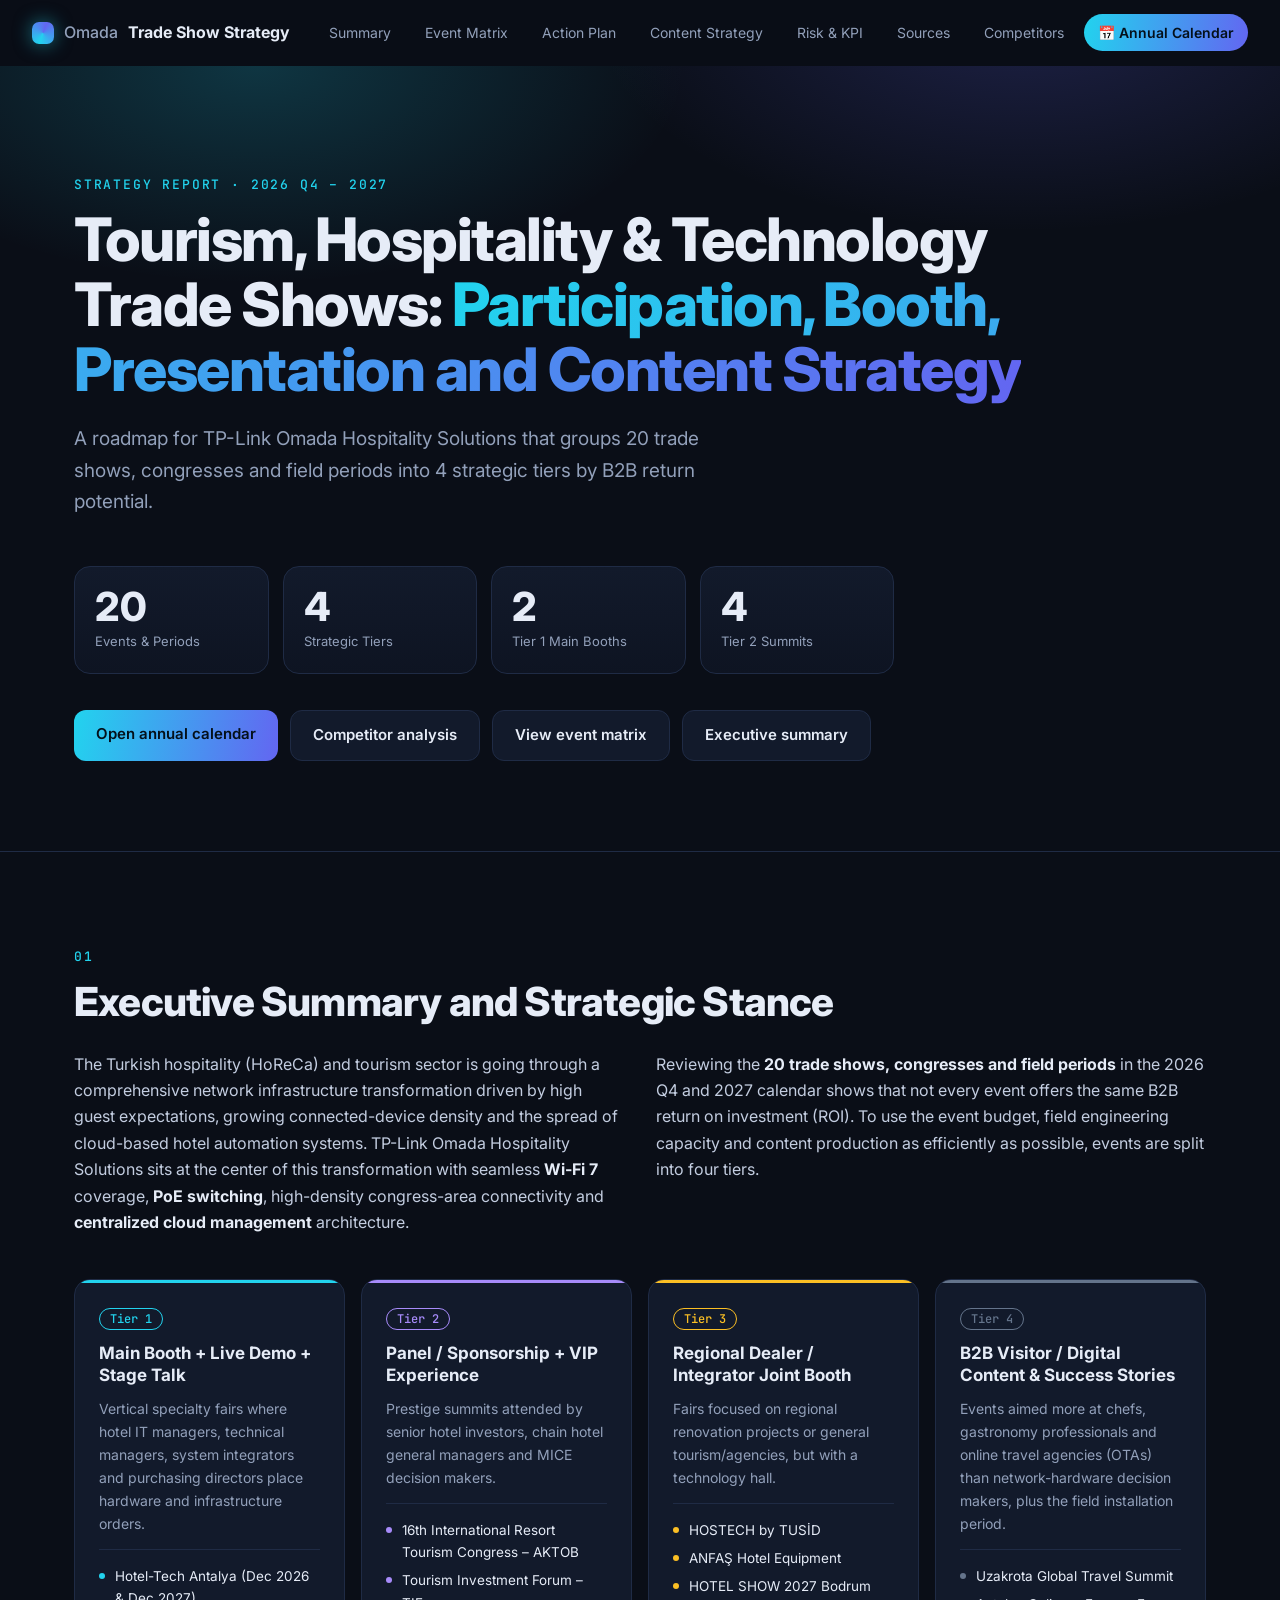
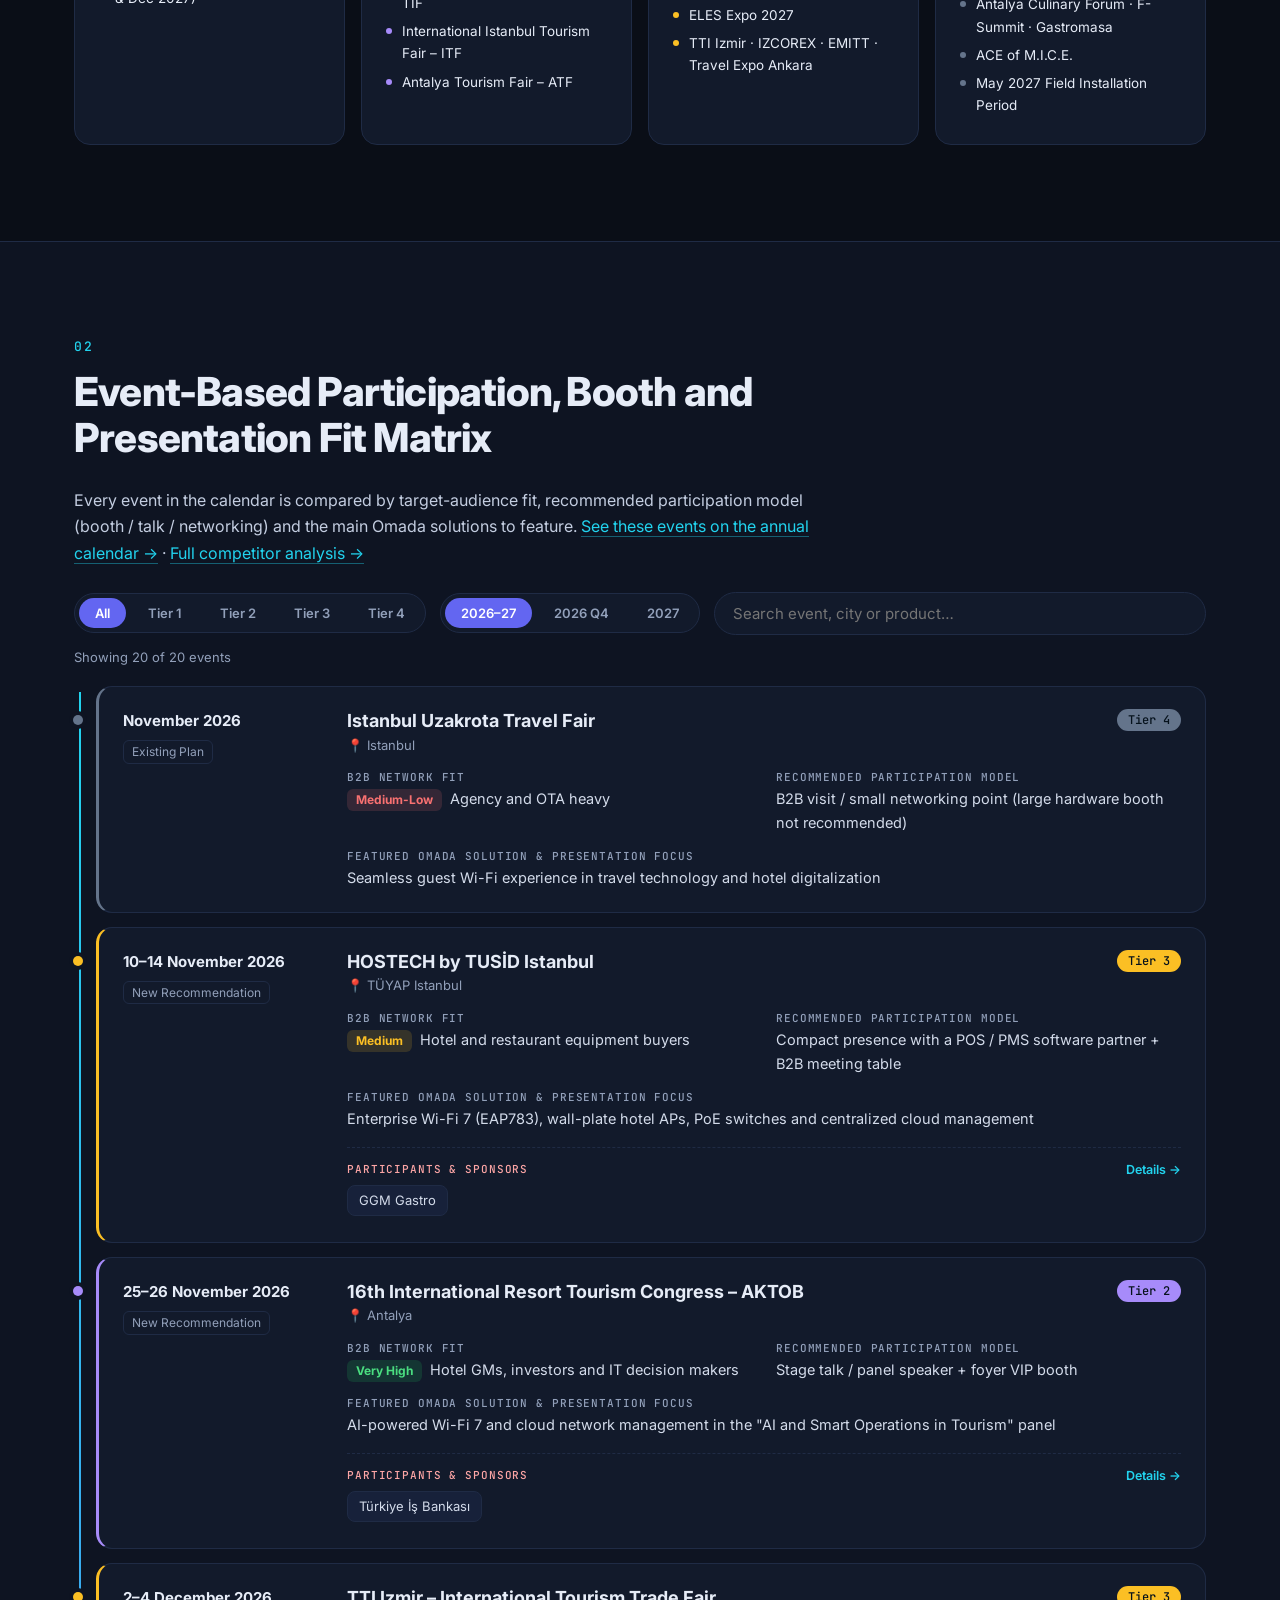
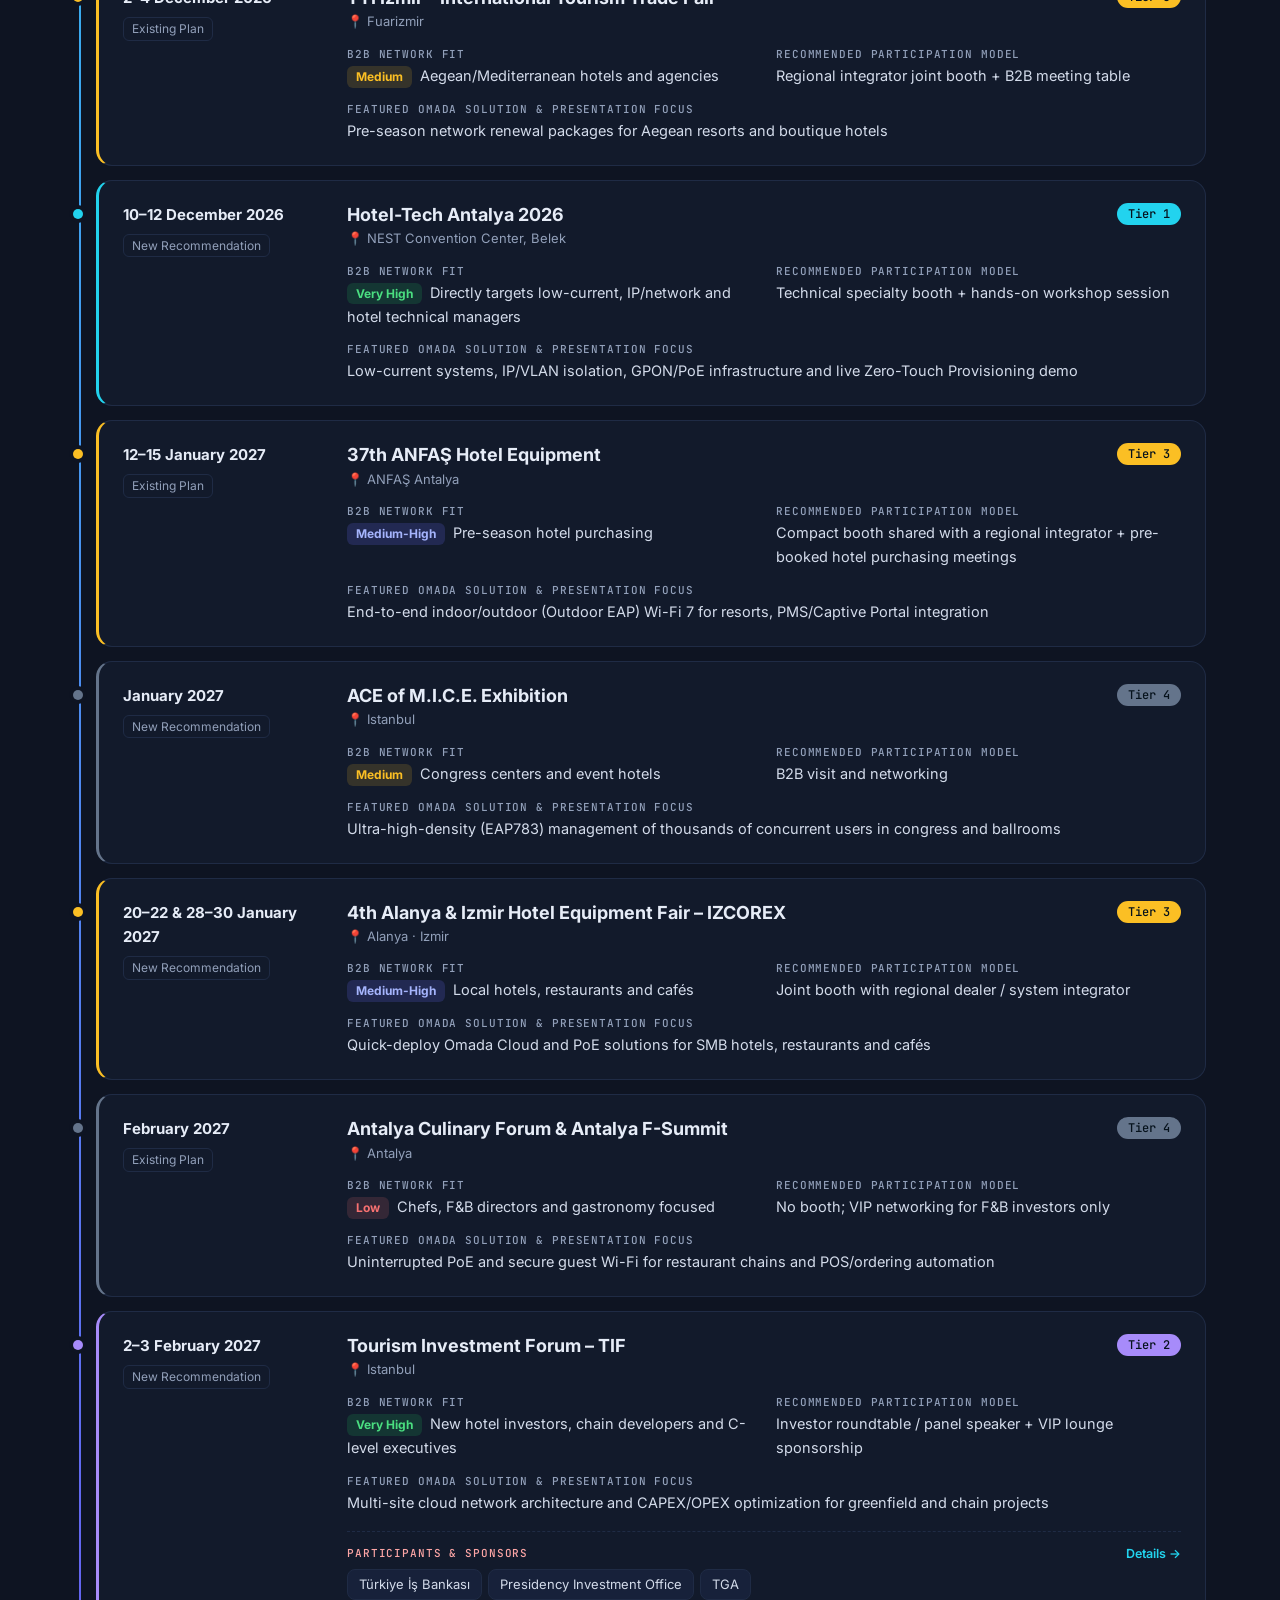
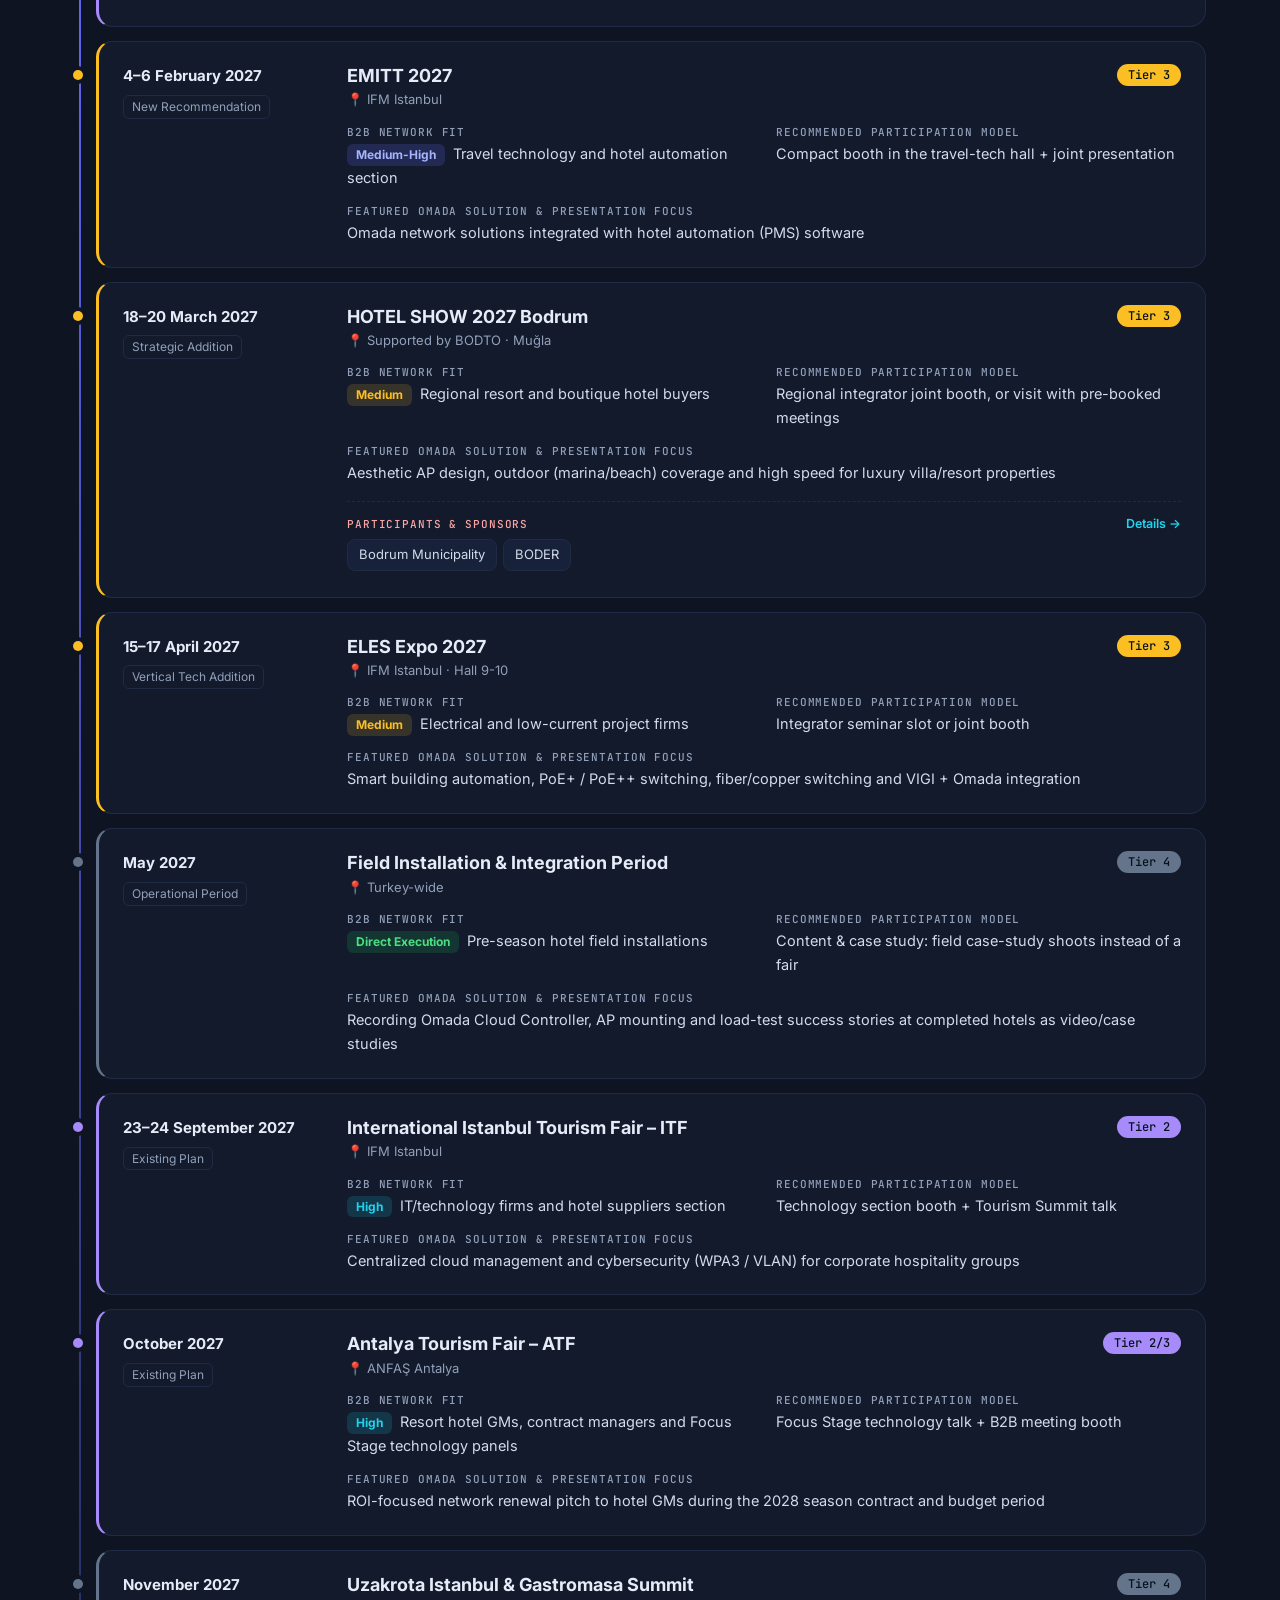
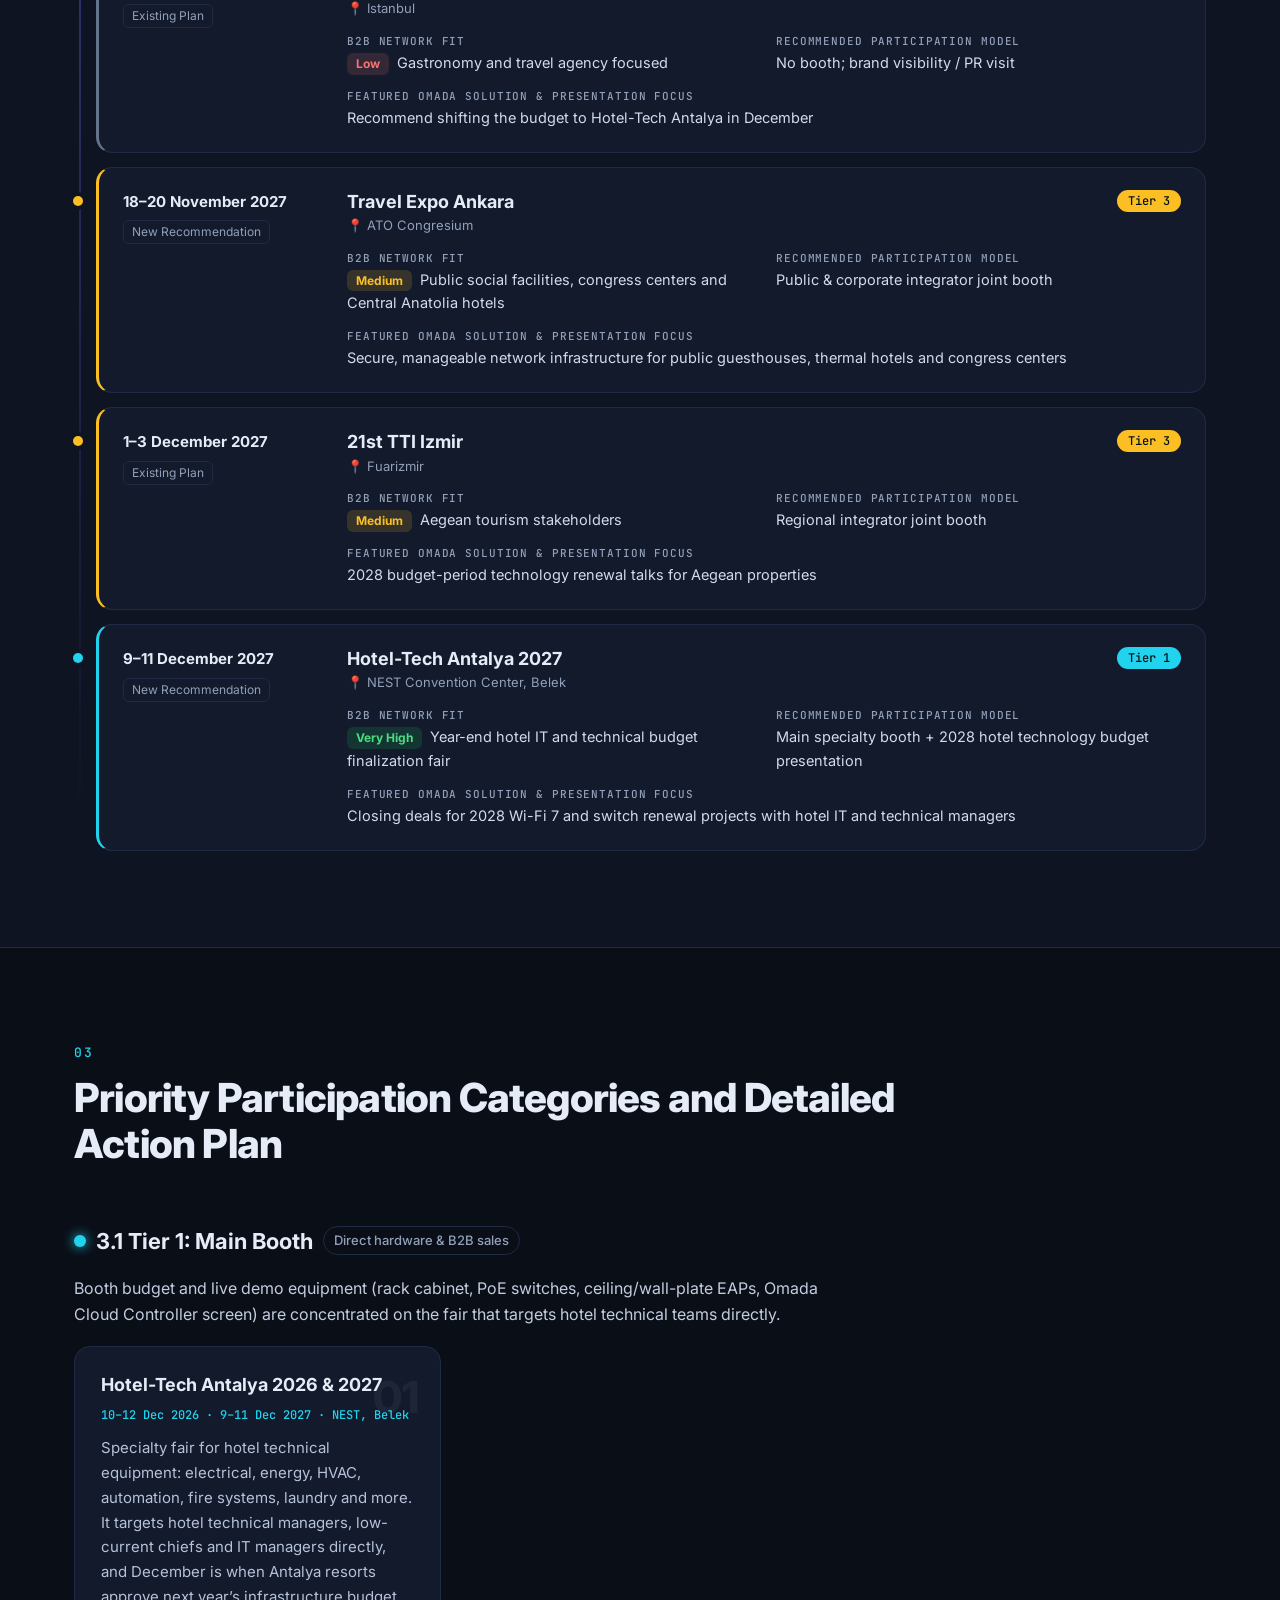
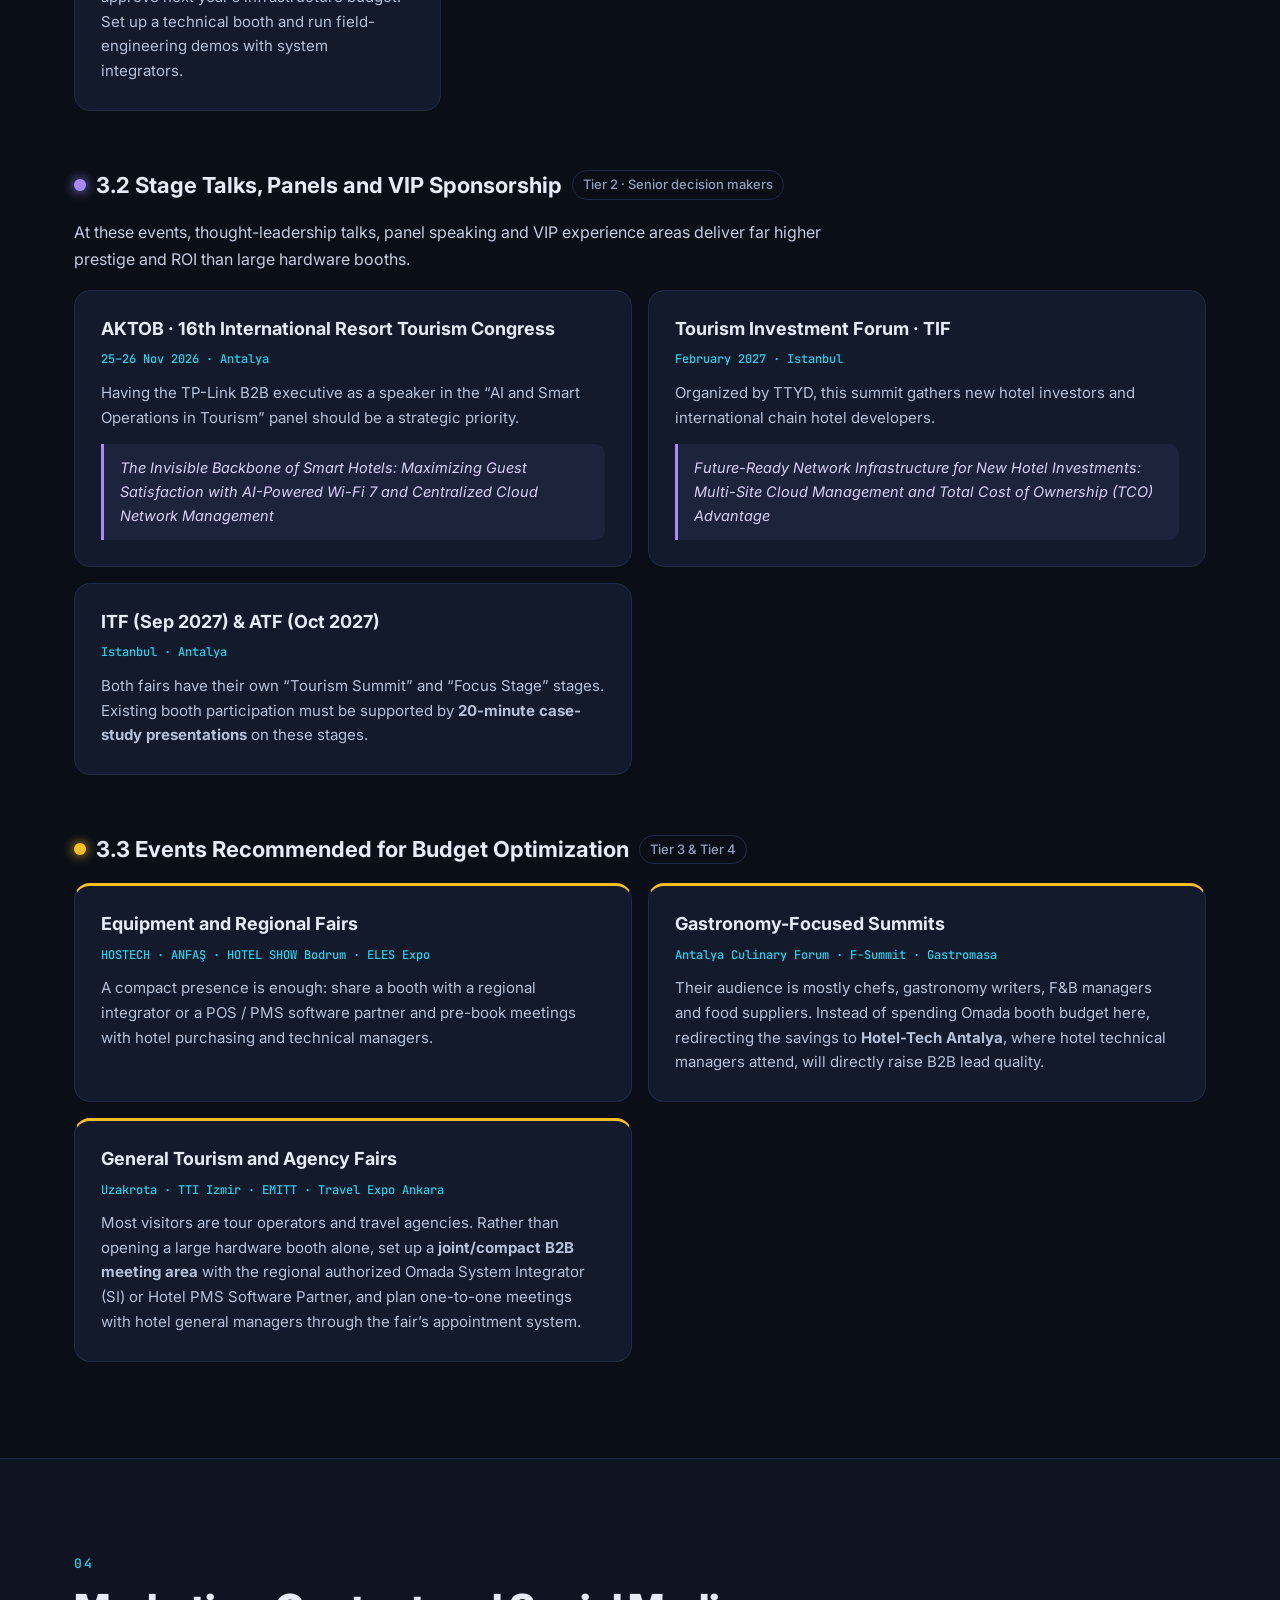
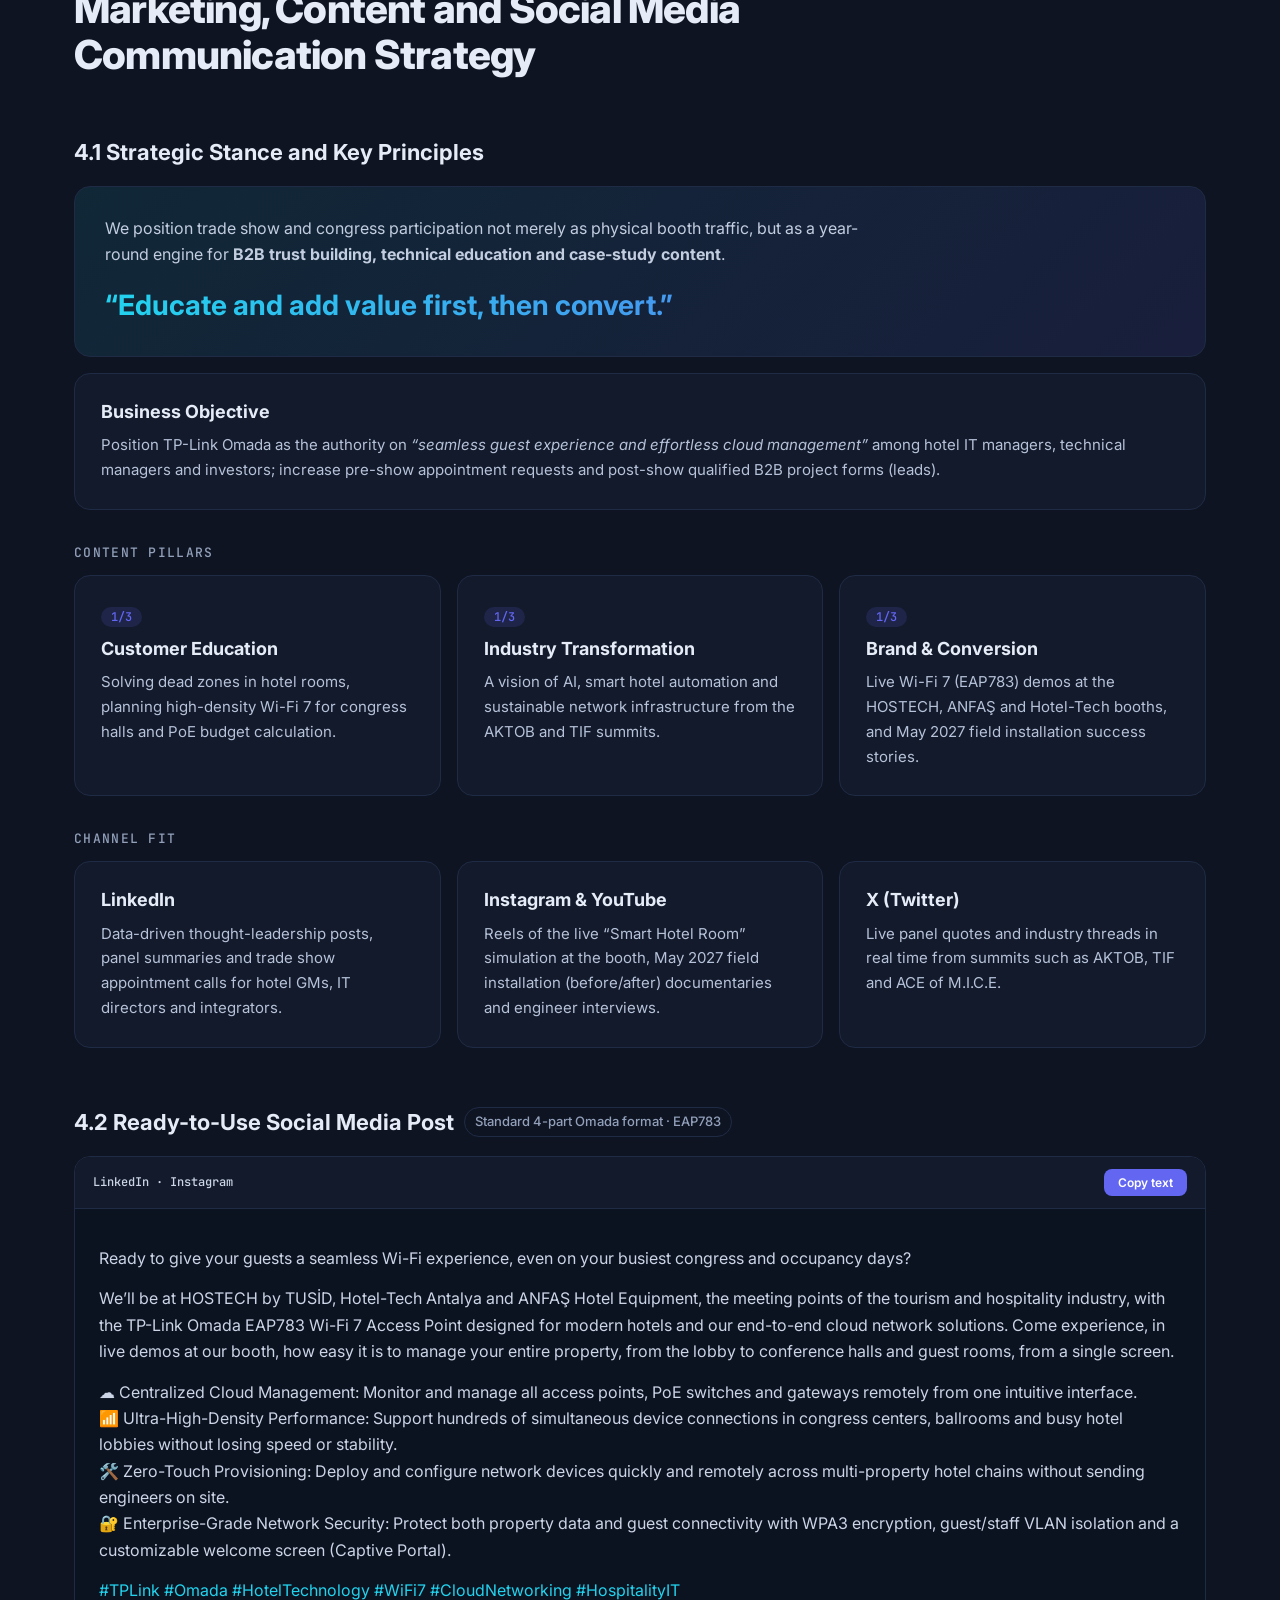
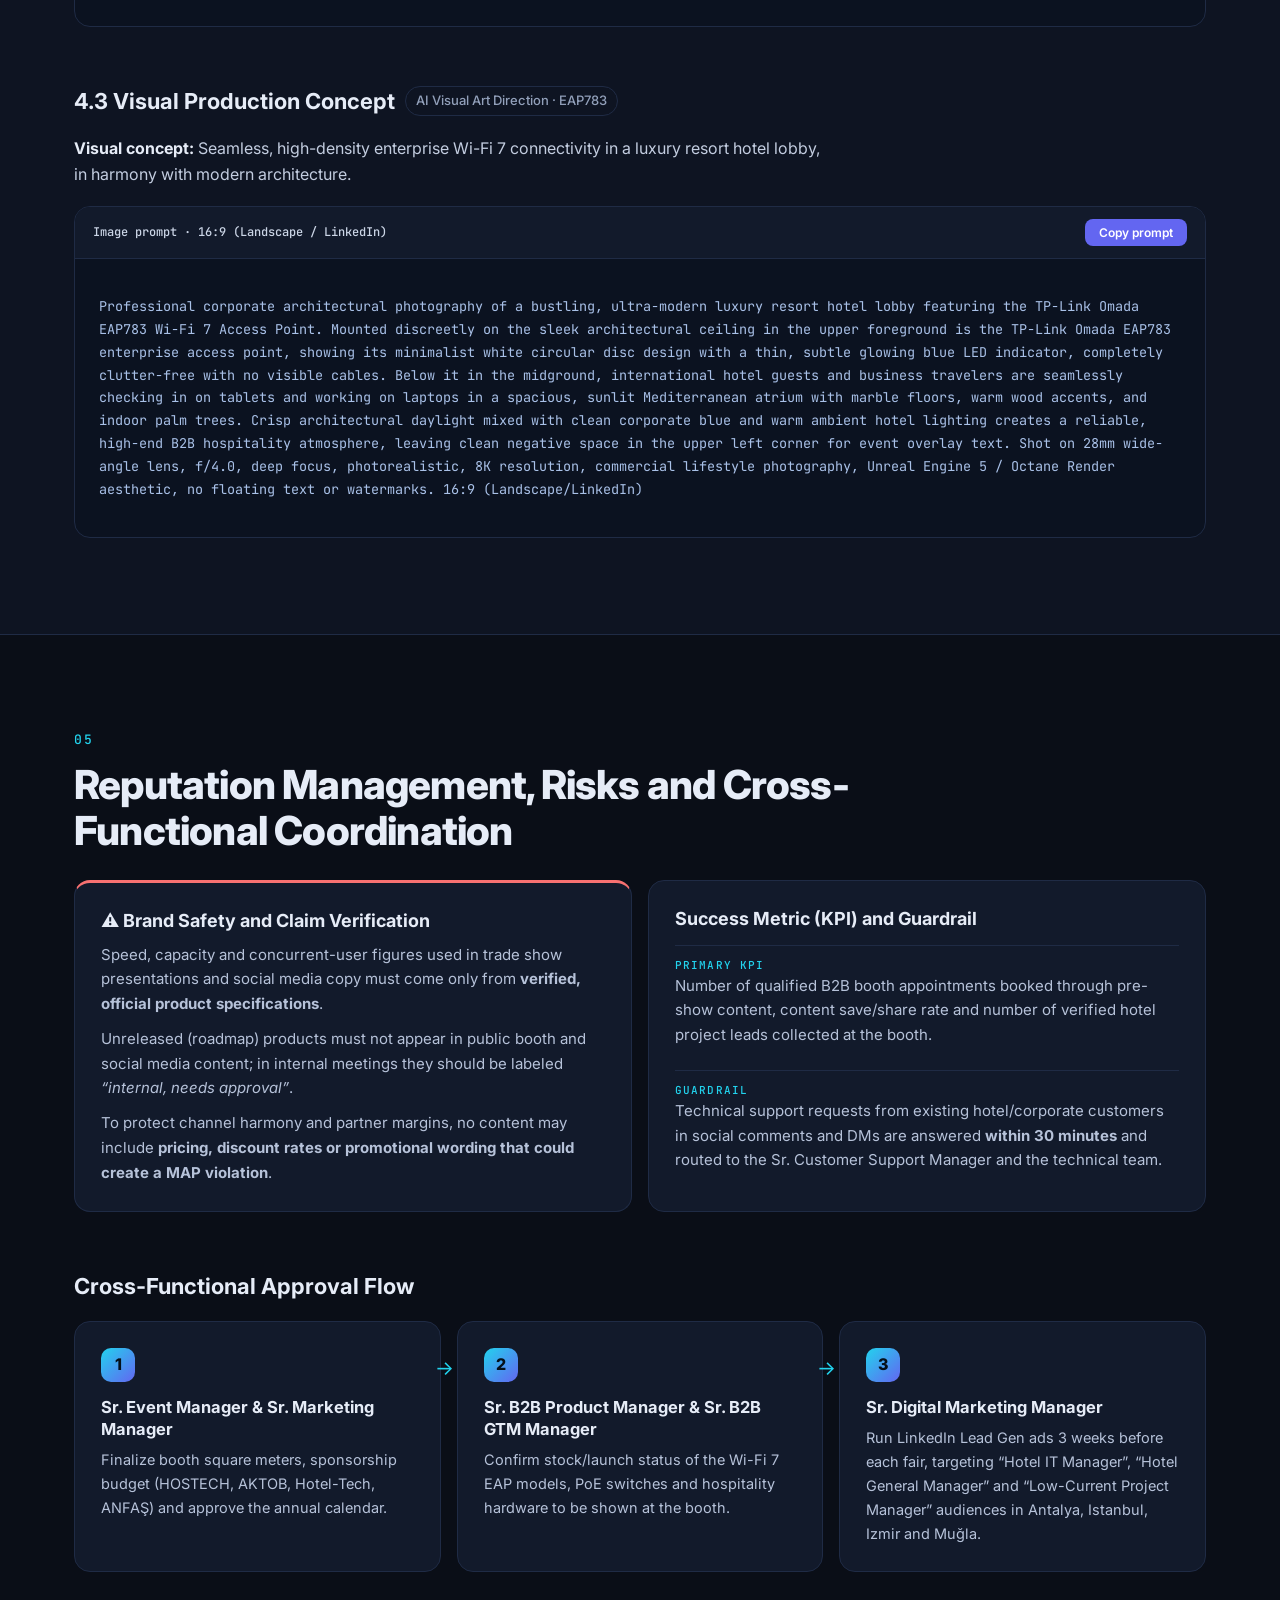
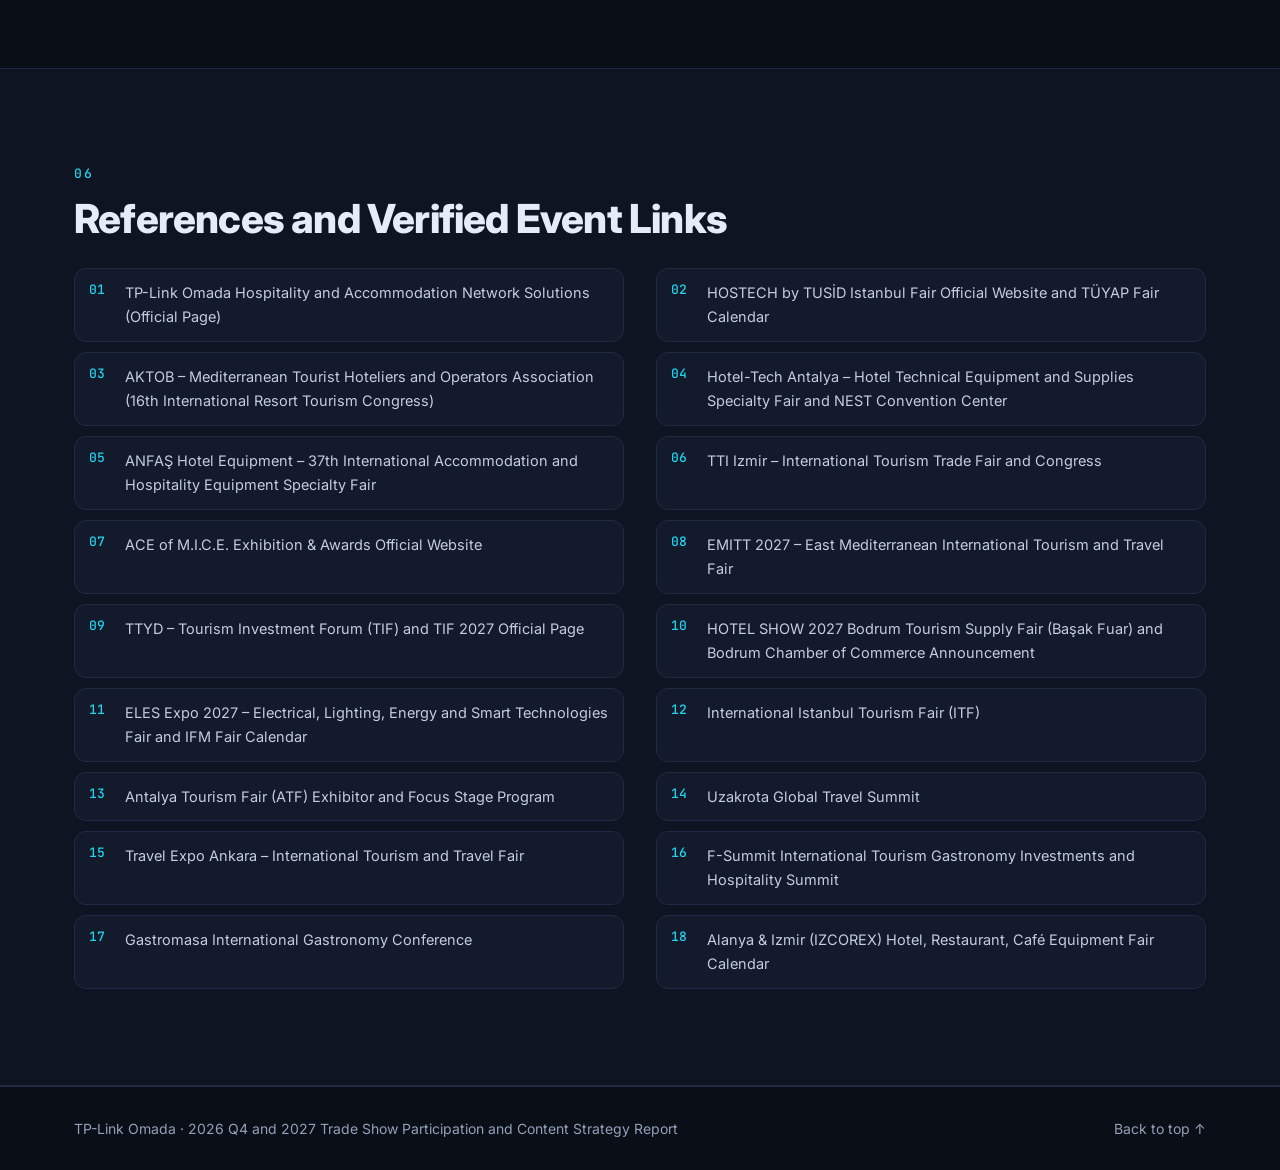
==== commit ffcdc5c7: "Remove placeholder and commentary text; show only participants found in public sources Co-Authored-B" ====
--- a/index.html
+++ b/index.html
@@ -37,7 +37,7 @@
   <div class="wrap">
     <p class="eyebrow">Strategy Report · 2026 Q4 – 2027</p>
     <h1>Tourism, Hospitality &amp; Technology Trade Shows: <span class="grad">Participation, Booth, Presentation and Content Strategy</span></h1>
-    <p class="lead">A roadmap for TP-Link Omada Hospitality Solutions that groups 20 trade shows, congresses and field periods into 4 strategic tiers by B2B return potential, re-evaluated against public sources.</p>
+    <p class="lead">A roadmap for TP-Link Omada Hospitality Solutions that groups 20 trade shows, congresses and field periods into 4 strategic tiers by B2B return potential.</p>
     <div class="stats">
       <div class="stat"><span class="num" data-count="20">0</span><span>Events &amp; Periods</span></div>
       <div class="stat"><span class="num" data-count="4">0</span><span>Strategic Tiers</span></div>
@@ -79,29 +79,16 @@
         <span class="tag">Tier 3</span>
         <h3>Regional Dealer / Integrator Joint Booth</h3>
         <p>Fairs focused on regional renovation projects or general tourism/agencies, but with a technology hall.</p>
-        <ul><li>HOSTECH by TUSİD <small>(was Tier 1)</small></li><li>ANFAŞ Hotel Equipment <small>(was Tier 1)</small></li><li>HOTEL SHOW 2027 Bodrum <small>(was Tier 1)</small></li><li>ELES Expo 2027 <small>(was Tier 1, TBC)</small></li><li>TTI Izmir · IZCOREX · EMITT · Travel Expo Ankara</li></ul>
+        <ul><li>HOSTECH by TUSİD</li><li>ANFAŞ Hotel Equipment</li><li>HOTEL SHOW 2027 Bodrum</li><li>ELES Expo 2027</li><li>TTI Izmir · IZCOREX · EMITT · Travel Expo Ankara</li></ul>
       </article>
       <article class="tier t4">
         <span class="tag">Tier 4</span>
         <h3>B2B Visitor / Digital Content &amp; Success Stories</h3>
         <p>Events aimed more at chefs, gastronomy professionals and online travel agencies (OTAs) than network-hardware decision makers, plus the field installation period.</p>
-        <ul><li>Uzakrota Global Travel Summit</li><li>Antalya Culinary Forum · F-Summit · Gastromasa</li><li>ACE of M.I.C.E. <small>(was Tier 2, watch list)</small></li><li>May 2027 Field Installation Period</li></ul>
-      </article>
-    </div>
-
-    <h3 class="sub">Tier Re-evaluation <small>based on public-source check</small></h3>
-    <p class="prose">The original tiers assumed that IT / network buyers attend every “specialty” fair. The web check could not confirm that for most events, so five events were moved. Tier 1 now holds only the fair whose public profile clearly targets hotel technical managers. See the <a class="inline" href="competitors.html">verification log</a> for sources.</p>
-    <div class="mx-wrap"><table class="mx rev">
-      <thead><tr><th>Event</th><th>Before</th><th>Now</th><th>Why</th><th>Upgrade if</th></tr></thead>
-      <tbody>
-      <tr><th>Hotel-Tech Antalya (Dec 2026 &amp; 2027)</th><td><span class="badge b1">Tier 1</span></td><td><span class="badge b1">Tier 1</span></td><td>Technical equipment, electrical, automation, fire and HVAC categories aimed at hotel technical teams. Network-specific exhibitors still unconfirmed.</td><td>Stays Tier 1</td></tr>
-      <tr><th>HOSTECH by TUSİD</th><td><span class="badge b1">Tier 1</span></td><td><span class="badge b3">Tier 3</span></td><td>HoReCa equipment fair; no network or IT exhibitor confirmed.</td><td>Official list shows IT / POS / automation halls</td></tr>
-      <tr><th>ANFAŞ Hotel Equipment</th><td><span class="badge b1">Tier 1</span></td><td><span class="badge b3">Tier 3</span></td><td>2027 focus is kitchen, cooling, furniture; smart-room / IT not mentioned.</td><td>Exhibitor list shows IT / smart-room exhibitors</td></tr>
-      <tr><th>HOTEL SHOW 2027 Bodrum</th><td><span class="badge b1">Tier 1</span></td><td><span class="badge b3">Tier 3</span></td><td>Small regional show (~60 companies in 2026); BODTO / technical managers link unconfirmed.</td><td>Technical managers association support confirmed</td></tr>
-      <tr><th>ELES Expo 2027</th><td><span class="badge b1">Tier 1</span></td><td><span class="badge b3">Tier 3</span></td><td>2027 edition not announced; electrical / building-automation profile.</td><td>2027 dates and hotel integrator audience confirmed</td></tr>
-      <tr><th>ACE of M.I.C.E.</th><td><span class="badge b2">Tier 2</span></td><td><span class="badge b4">Tier 4</span></td><td>No 2027 Istanbul edition found; last edition was in Northern Cyprus.</td><td>2027 Istanbul edition and Wi-Fi sponsorship slot confirmed</td></tr>
-      </tbody></table></div>
-    <p class="count" style="margin-top:12px">Other events (AKTOB, TIF, ITF, ATF, TTI, IZCOREX, EMITT, Travel Expo, gastronomy summits) keep their tiers: nothing found contradicts them, but most are also not yet verified.</p>
+        <ul><li>Uzakrota Global Travel Summit</li><li>Antalya Culinary Forum · F-Summit · Gastromasa</li><li>ACE of M.I.C.E.</li><li>May 2027 Field Installation Period</li></ul>
+      </article>
+    </div>
+
   </div>
 </section>
 
@@ -136,30 +123,23 @@
     <p class="eyebrow">03</p>
     <h2>Priority Participation Categories and Detailed Action Plan</h2>
 
-    <h3 class="sub"><span class="dot d1"></span>3.1 Tier 1: Booth Where the Audience Is Supported by Evidence <small>Re-evaluated</small></h3>
-    <p class="prose">Booth budget and live demo equipment (rack cabinet, PoE switches, ceiling/wall-plate EAPs, Omada Cloud Controller screen) go first to the one fair whose public profile targets hotel technical teams.</p>
+    <h3 class="sub"><span class="dot d1"></span>3.1 Tier 1: Main Booth <small>Direct hardware &amp; B2B sales</small></h3>
+    <p class="prose">Booth budget and live demo equipment (rack cabinet, PoE switches, ceiling/wall-plate EAPs, Omada Cloud Controller screen) are concentrated on the fair that targets hotel technical teams directly.</p>
     <div class="cards">
-      <article class="card"><span class="big">01</span><h4>Hotel-Tech Antalya 2026 &amp; 2027</h4><span class="meta">10–12 Dec 2026 · 9–11 Dec 2027 · NEST, Belek</span><p>Specialty fair for hotel technical equipment: electrical, energy, HVAC, automation, fire systems, laundry and more. It targets hotel technical managers, low-current chiefs and IT managers directly, and December is when Antalya resorts approve next year’s infrastructure budget. Set up a technical booth and run field-engineering demos with system integrators. The exhibitor list is not public yet, so confirm network-relevant exhibitors before finalizing booth size.</p></article>
-    </div>
-    <h4 class="mini">Moved out of Tier 1 (booth only if upgrade trigger is met)</h4>
-    <div class="cards two-col">
-      <article class="card"><h4>HOSTECH by TUSİD → Tier 3</h4><span class="meta">10–14 Nov 2026 · TÜYAP</span><p>A hotel, restaurant, café and patisserie equipment fair. No network or IT exhibitor is confirmed. Use a compact presence with a POS / PMS software partner and pre-booked meetings. <em>Upgrade if:</em> the official list shows IT / POS / automation halls.</p></article>
-      <article class="card"><h4>ANFAŞ Hotel Equipment → Tier 3</h4><span class="meta">12–15 Jan 2027 · Antalya</span><p>Large season-opening purchasing fair, but 2027 announcements stress kitchen, cooling and furniture. Share a booth with a regional integrator and pre-book hotel purchasing meetings. <em>Upgrade if:</em> IT or smart-room exhibitors are confirmed.</p></article>
-      <article class="card"><h4>HOTEL SHOW 2027 Bodrum → Tier 3</h4><span class="meta">18–20 Mar 2027 · Bodrum</span><p>Small regional supply fair (about 60 companies in 2026), supported by Bodrum Municipality and BODER. Use a regional integrator joint booth for outdoor-AP and luxury-resort conversations. <em>Upgrade if:</em> technical-managers association support is confirmed.</p></article>
-      <article class="card"><h4>ELES Expo 2027 → Tier 3 (TBC)</h4><span class="meta">Date to be confirmed · IFM Istanbul</span><p>Electrical, lighting and building-automation profile; the 2027 edition is not announced yet. Keep as an integrator-seminar option for PoE++ / VIGI + Omada once dates are confirmed. <em>Upgrade if:</em> hotel project integrators are confirmed in the audience.</p></article>
-    </div>
-
-<h3 class="sub"><span class="dot d2"></span>3.2 Stage Talks, Panels and VIP Sponsorship <small>Tier 2 · Senior decision makers</small></h3>
+      <article class="card"><span class="big">01</span><h4>Hotel-Tech Antalya 2026 &amp; 2027</h4><span class="meta">10–12 Dec 2026 · 9–11 Dec 2027 · NEST, Belek</span><p>Specialty fair for hotel technical equipment: electrical, energy, HVAC, automation, fire systems, laundry and more. It targets hotel technical managers, low-current chiefs and IT managers directly, and December is when Antalya resorts approve next year’s infrastructure budget. Set up a technical booth and run field-engineering demos with system integrators.</p></article>
+    </div>
+
+    <h3 class="sub"><span class="dot d2"></span>3.2 Stage Talks, Panels and VIP Sponsorship <small>Tier 2 · Senior decision makers</small></h3>
     <p class="prose">At these events, thought-leadership talks, panel speaking and VIP experience areas deliver far higher prestige and ROI than large hardware booths.</p>
     <div class="cards two-col">
       <article class="card"><h4>AKTOB · 16th International Resort Tourism Congress</h4><span class="meta">25–26 Nov 2026 · Antalya</span><p>Having the TP-Link B2B executive as a speaker in the “AI and Smart Operations in Tourism” panel should be a strategic priority.</p><blockquote>The Invisible Backbone of Smart Hotels: Maximizing Guest Satisfaction with AI-Powered Wi-Fi 7 and Centralized Cloud Network Management</blockquote></article>
-      <article class="card"><h4>ACE of M.I.C.E. Exhibition → Tier 4 (watch list)</h4><span class="meta">Jan 2027 · Istanbul (unconfirmed)</span><p>No 2027 Istanbul edition has been found; the latest edition was in Northern Cyprus. The “Official High-Density Wi-Fi Sponsor” idea (ultra-high-density Wi-Fi 7 for 2,000-user halls) stays valid, but make no commitment until the edition and a sponsorship slot are confirmed.</p></article>
       <article class="card"><h4>Tourism Investment Forum · TIF</h4><span class="meta">February 2027 · Istanbul</span><p>Organized by TTYD, this summit gathers new hotel investors and international chain hotel developers.</p><blockquote>Future-Ready Network Infrastructure for New Hotel Investments: Multi-Site Cloud Management and Total Cost of Ownership (TCO) Advantage</blockquote></article>
       <article class="card"><h4>ITF (Sep 2027) &amp; ATF (Oct 2027)</h4><span class="meta">Istanbul · Antalya</span><p>Both fairs have their own “Tourism Summit” and “Focus Stage” stages. Existing booth participation must be supported by <strong>20-minute case-study presentations</strong> on these stages.</p></article>
     </div>
 
     <h3 class="sub"><span class="dot d3"></span>3.3 Events Recommended for Budget Optimization <small>Tier 3 &amp; Tier 4</small></h3>
     <div class="cards two-col">
+      <article class="card accent"><h4>Equipment and Regional Fairs</h4><span class="meta">HOSTECH · ANFAŞ · HOTEL SHOW Bodrum · ELES Expo</span><p>A compact presence is enough: share a booth with a regional integrator or a POS / PMS software partner and pre-book meetings with hotel purchasing and technical managers.</p></article>
       <article class="card accent"><h4>Gastronomy-Focused Summits</h4><span class="meta">Antalya Culinary Forum · F-Summit · Gastromasa</span><p>Their audience is mostly chefs, gastronomy writers, F&amp;B managers and food suppliers. Instead of spending Omada booth budget here, redirecting the savings to <strong>Hotel-Tech Antalya</strong>, where hotel technical managers attend, will directly raise B2B lead quality.</p></article>
       <article class="card accent"><h4>General Tourism and Agency Fairs</h4><span class="meta">Uzakrota · TTI Izmir · EMITT · Travel Expo Ankara</span><p>Most visitors are tour operators and travel agencies. Rather than opening a large hardware booth alone, set up a <strong>joint/compact B2B meeting area</strong> with the regional authorized Omada System Integrator (SI) or Hotel PMS Software Partner, and plan one-to-one meetings with hotel general managers through the fair’s appointment system.</p></article>
     </div>
--- a/styles.css
+++ b/styles.css
@@ -272,3 +272,4 @@
 .tier small{color:var(--muted)}
 .mx.rev .badge{white-space:nowrap;display:inline-block}
 .mx.rev td:nth-child(2),.mx.rev td:nth-child(3){white-space:nowrap}
+.pill i{font-style:normal;color:var(--muted);font-size:12px}
